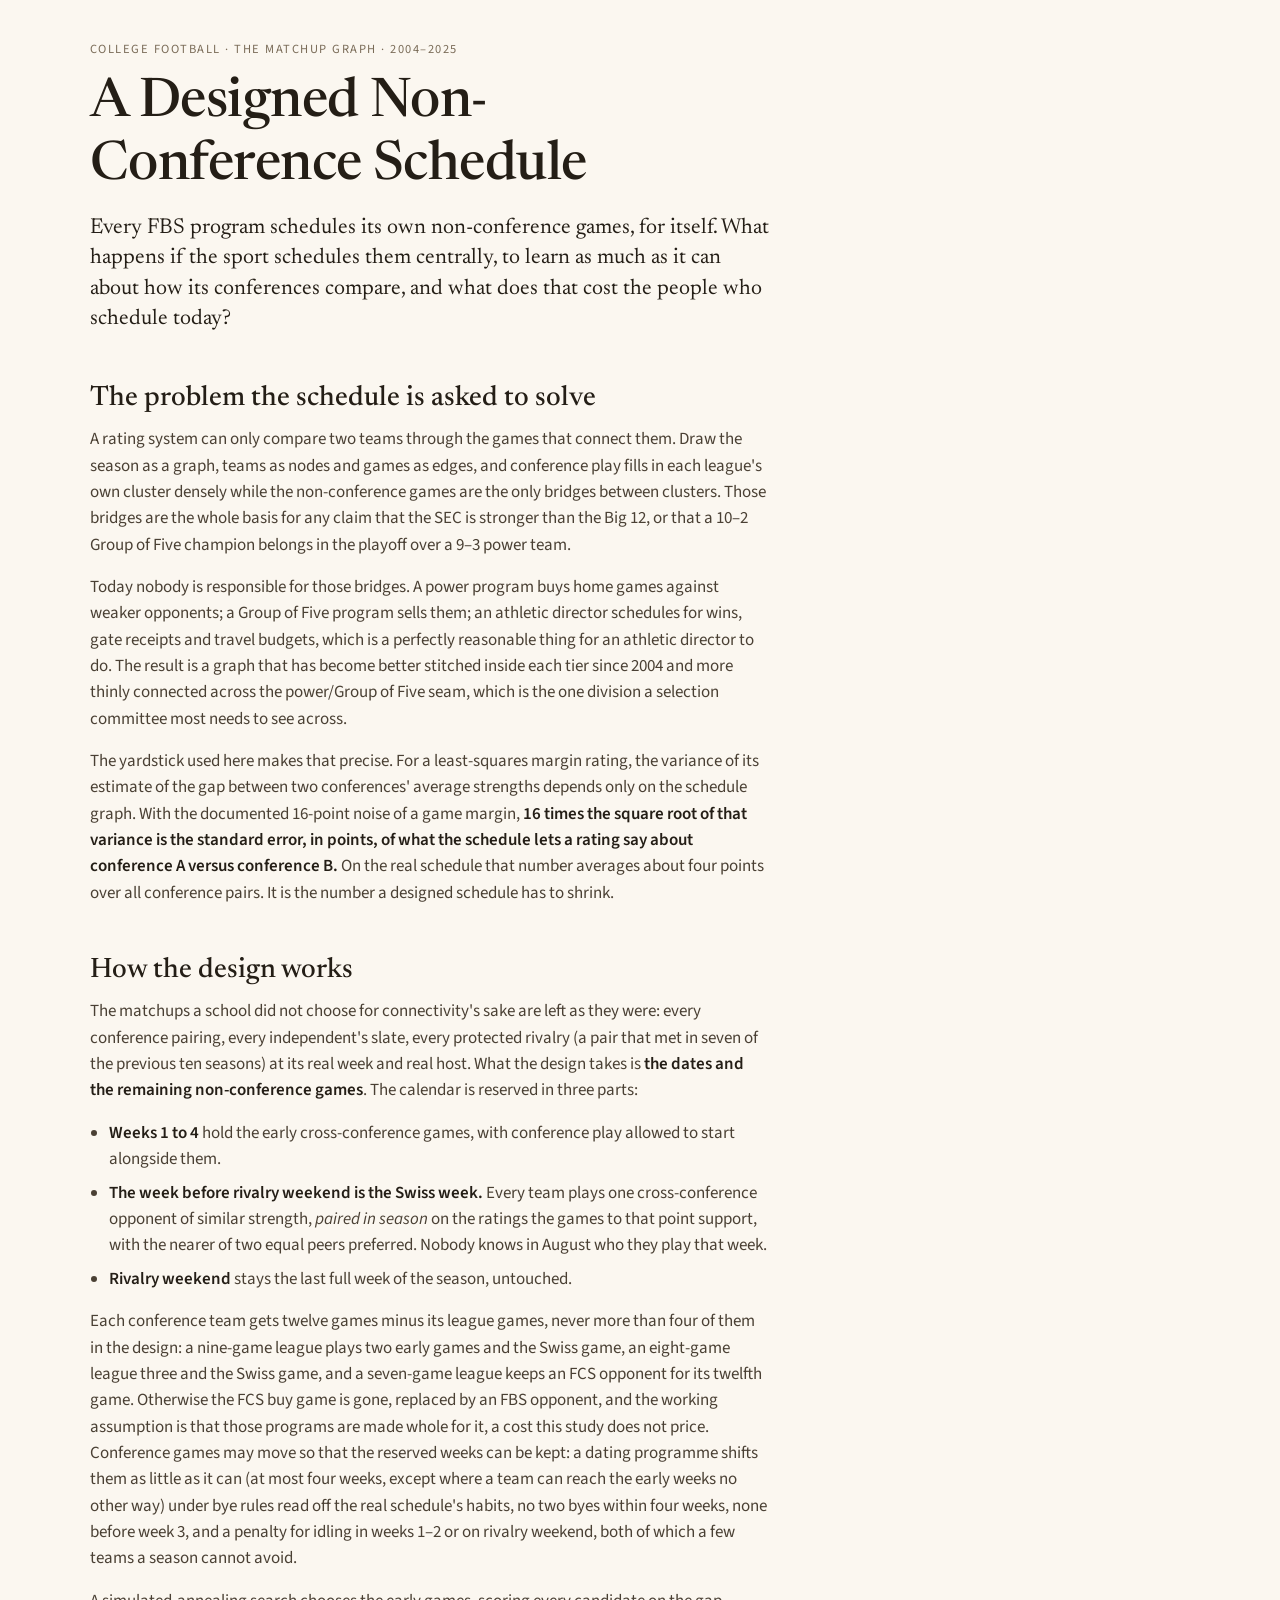
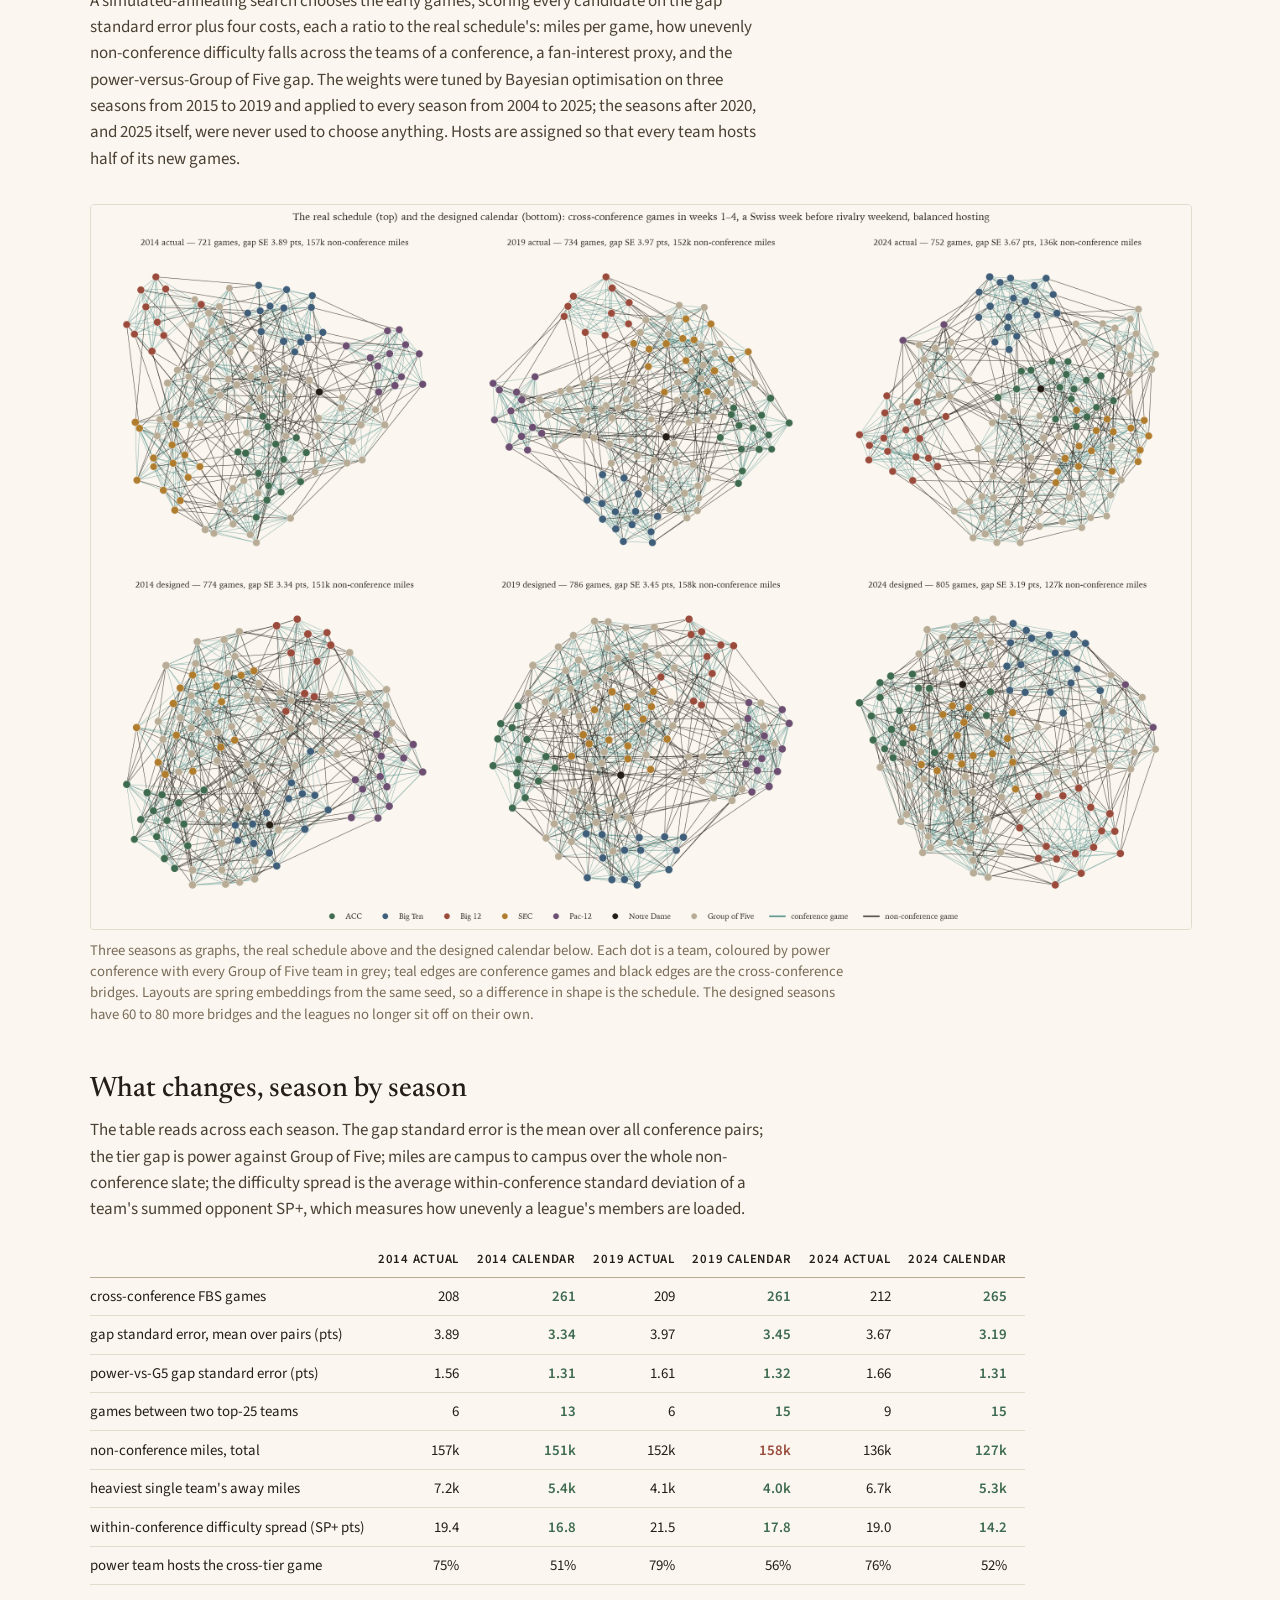
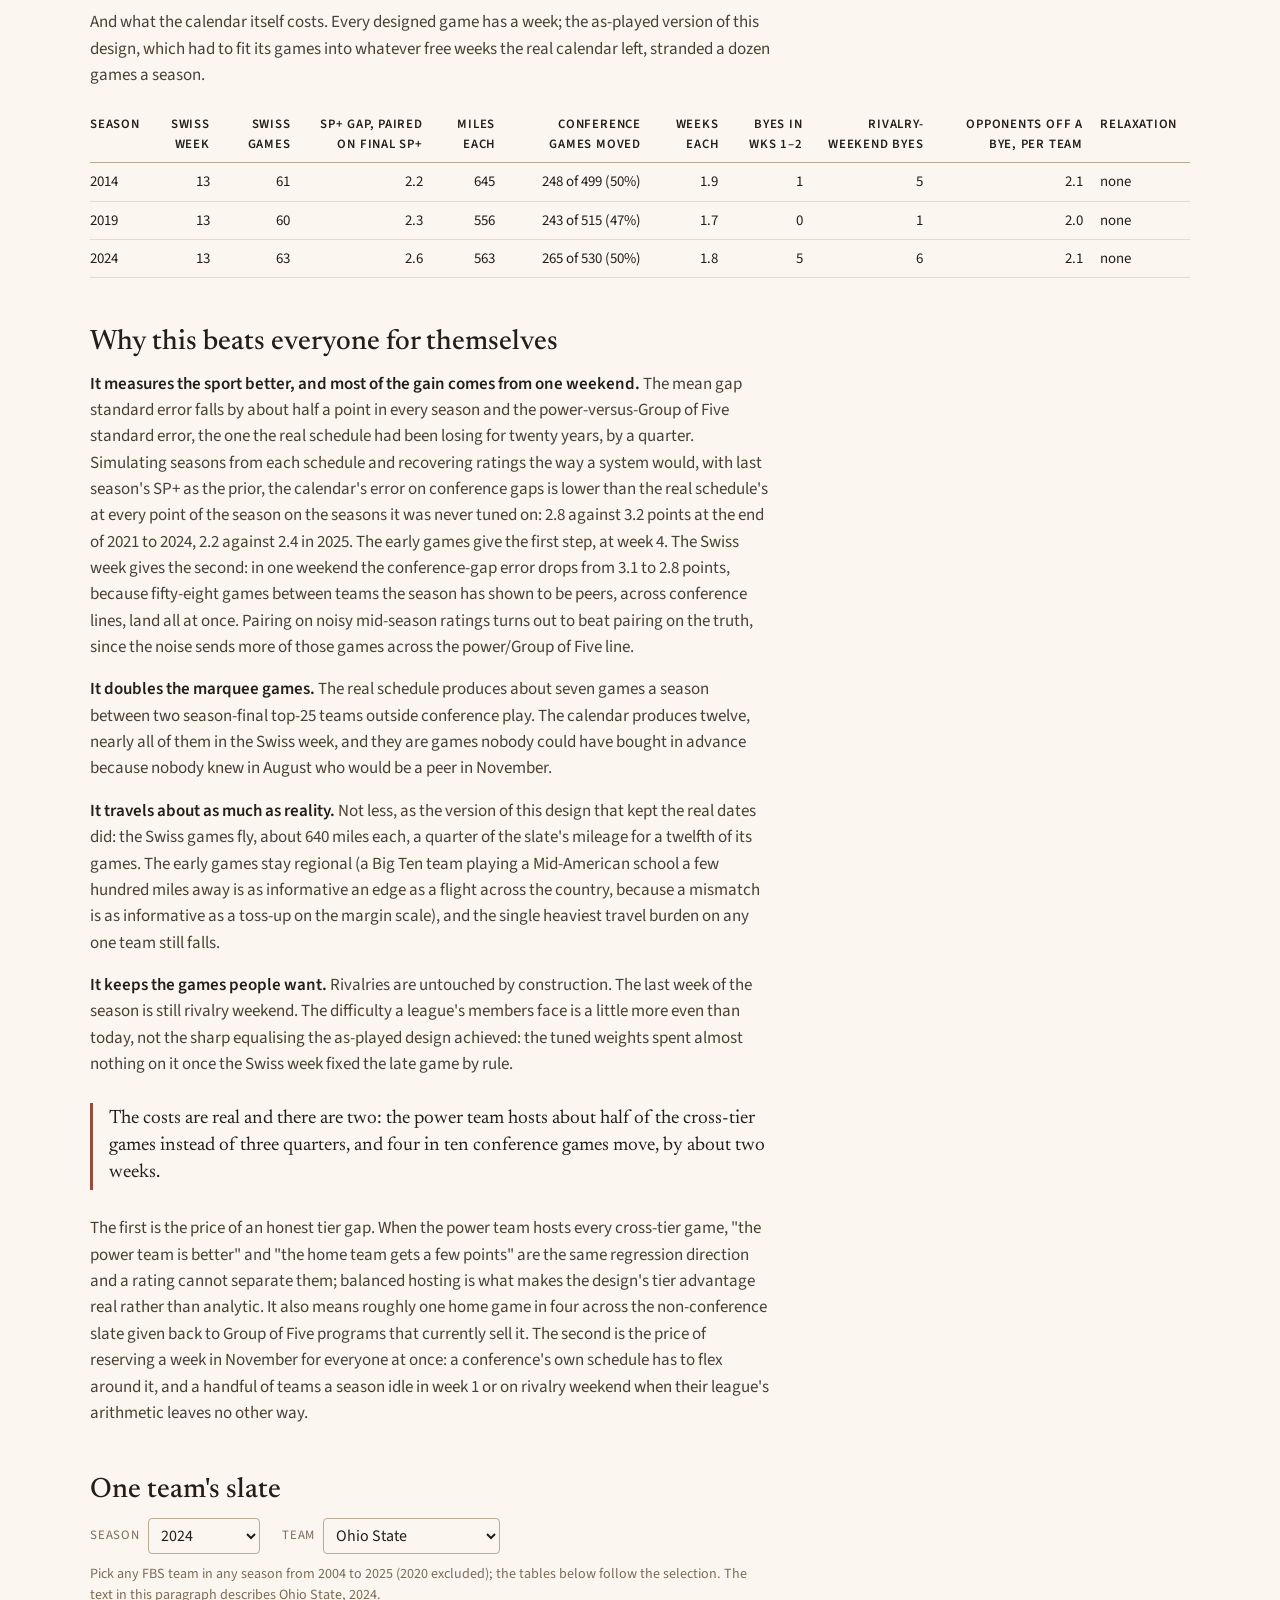
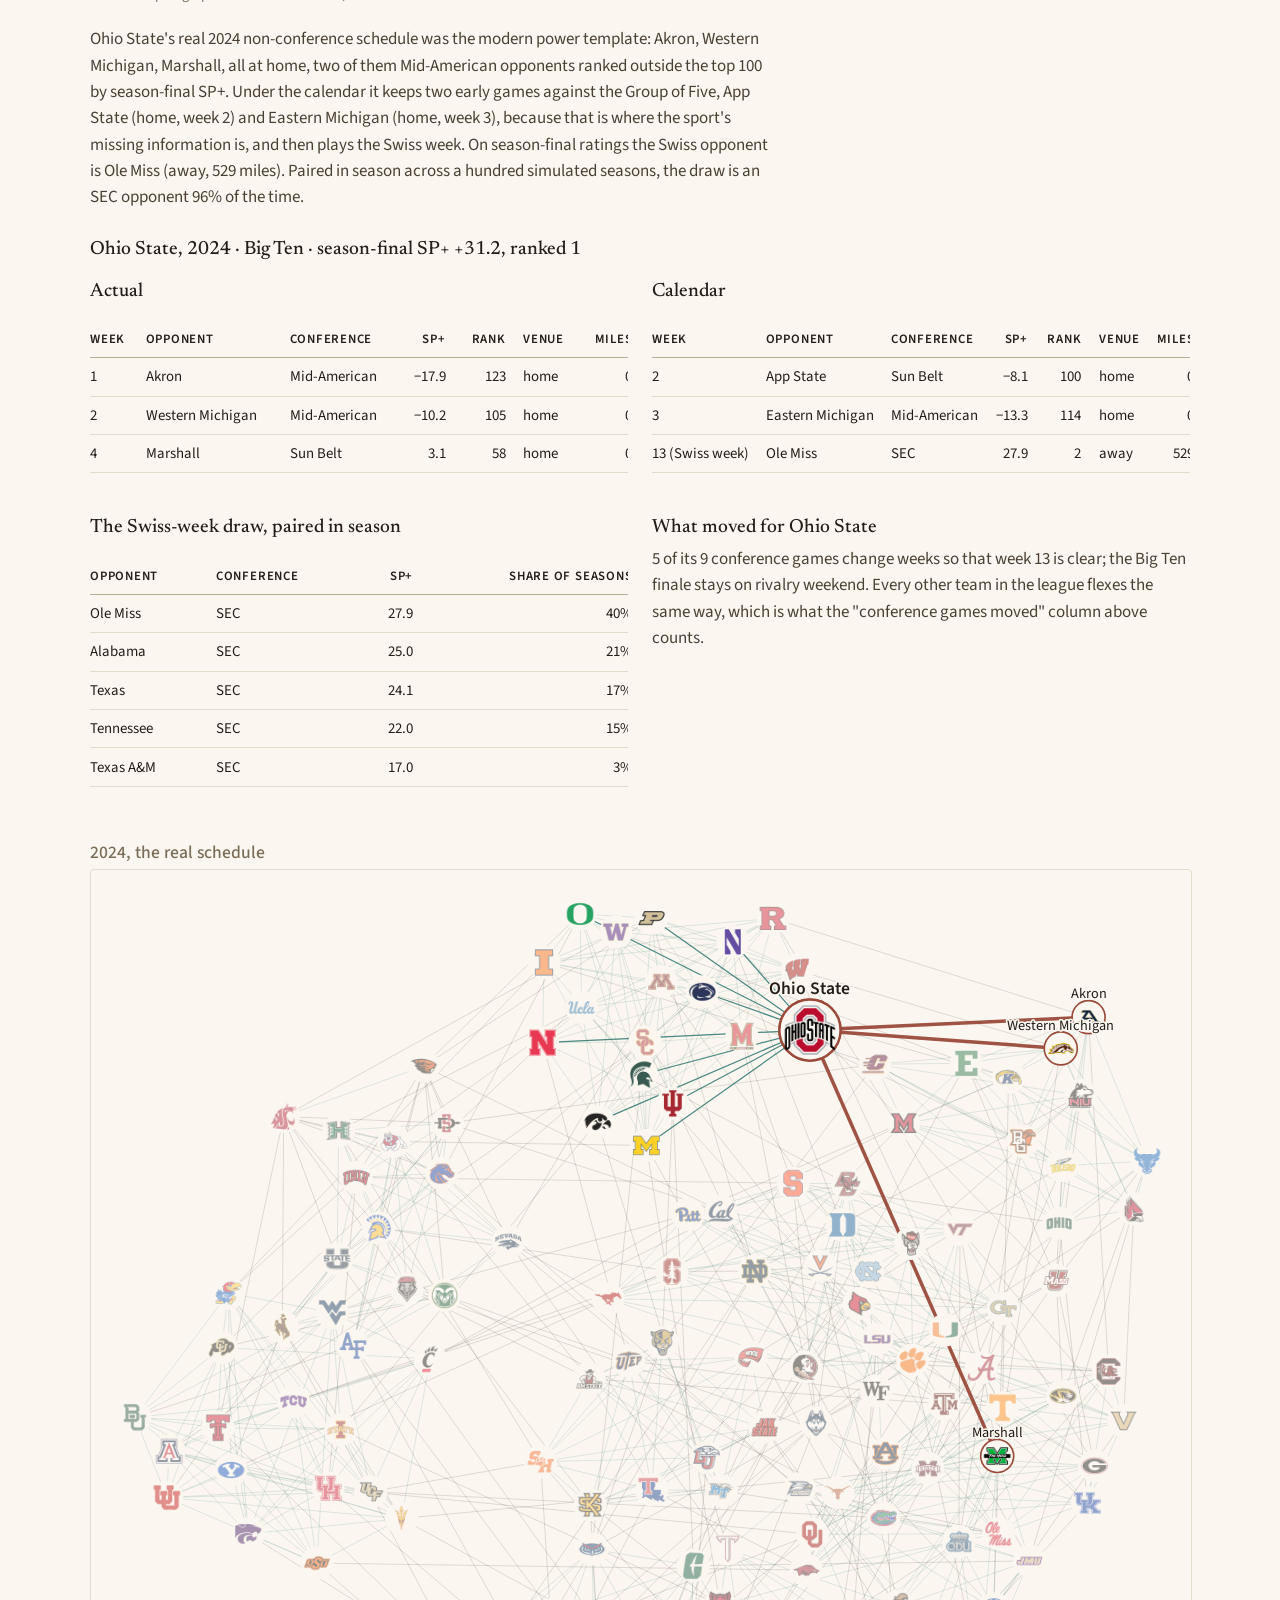
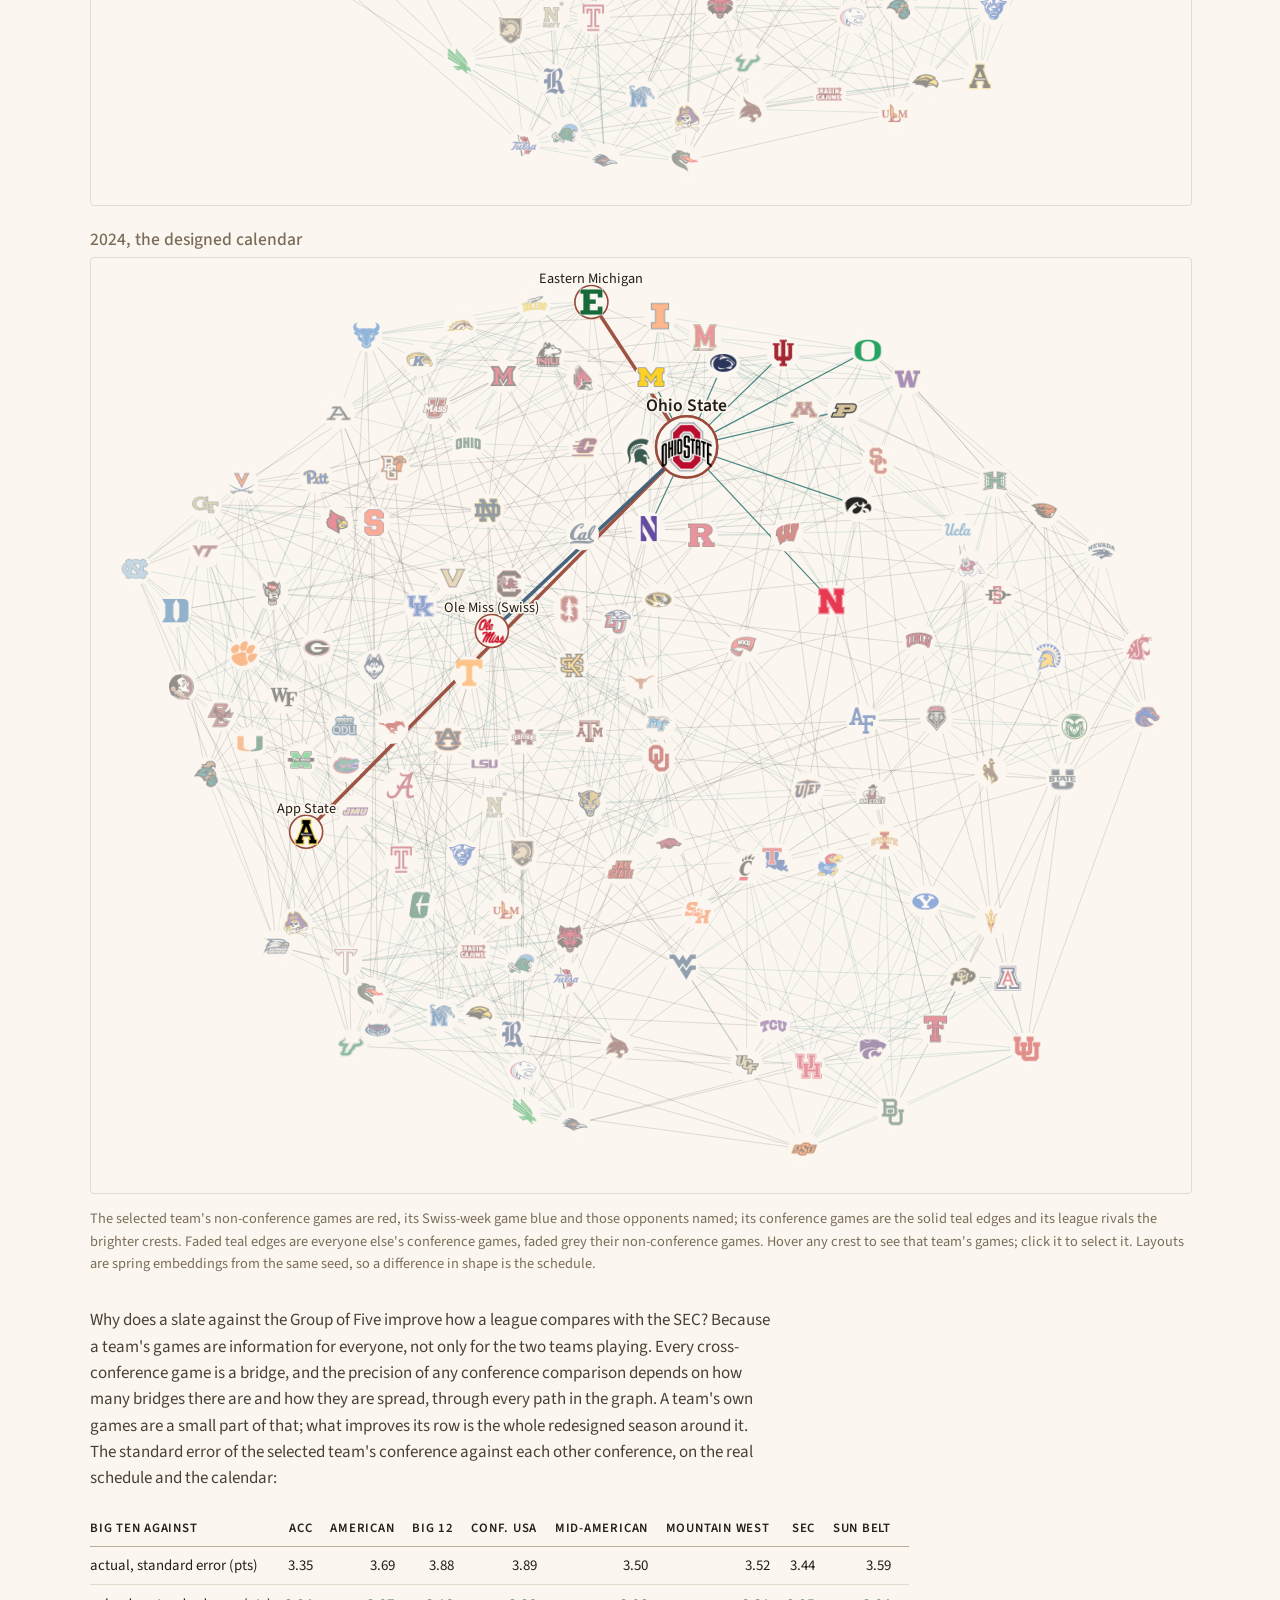
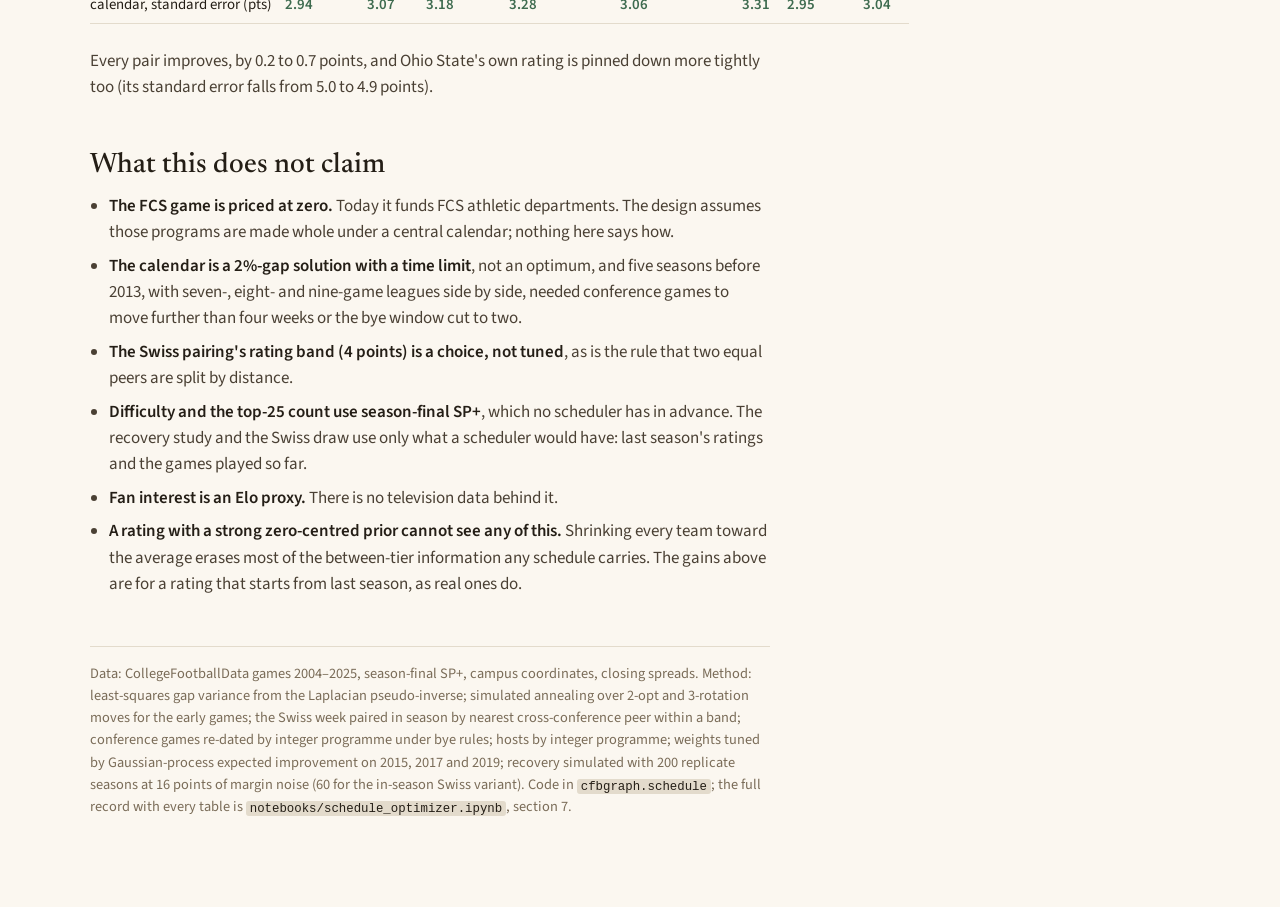
==== index.html @ 9611a5fc "The designed non-conference schedule: page, data, crests and the Bear Blog pieces Co-Authored-By: Cl" ====
<!doctype html>
<html lang="en">
<head>
<meta charset="utf-8">
<meta name="viewport" content="width=device-width,initial-scale=1">
<title>A Designed Non-Conference Schedule</title>
<link rel="stylesheet" href="https://fonts.googleapis.com/css2?family=Newsreader:ital,opsz,wght@0,6..72,400;0,6..72,500;0,6..72,600;1,6..72,400&family=Source+Sans+3:wght@400;500;600&display=swap">
<style>
/* Layout: a single reading column for the argument, with the two figures and the tables allowed to break out wider. The palette is the project's own paper theme, so the page matches the figures drawn in it. */
:root {
  --bg: #FBF7F0; --fg: #241E16; --body: #4A4034; --muted: #7A6C58; --rule: #B8AC97; --grid: #E3DBCC;
  --accent: #9A4B3C; --accent-2: #3F5E7A; --good: #3E6B4F; --figure-bg: #FBF7F0;
  --display: "Newsreader", "Iowan Old Style", Georgia, serif;
  --sans: "Source Sans 3", "Helvetica Neue", Arial, sans-serif;
}
@media (prefers-color-scheme: dark) { :root:not([data-theme="light"]) {
  --bg: #15120E; --fg: #EDE6DA; --body: #CFC5B5; --muted: #9C8F7B; --rule: #5A5044; --grid: #2B2620;
  --accent: #D08A78; --accent-2: #8FB0CF; --good: #8DBB9C; --figure-bg: #FBF7F0; color-scheme: dark;
} }
:root[data-theme="dark"] {
  --bg: #15120E; --fg: #EDE6DA; --body: #CFC5B5; --muted: #9C8F7B; --rule: #5A5044; --grid: #2B2620;
  --accent: #D08A78; --accent-2: #8FB0CF; --good: #8DBB9C; --figure-bg: #FBF7F0; color-scheme: dark;
}
body { background: var(--bg); color: var(--fg); font-family: var(--sans); font-size: 17px; line-height: 1.55; margin: 0; }
.wrap { max-width: 1100px; margin: 0 auto; padding-inline: 20px; padding-block: 40px 72px; }
.col { max-width: 680px; }
h1, h2, h3 { font-family: var(--display); font-weight: 500; line-height: 1.15; text-wrap: balance; margin: 0; }
h1 { font-size: clamp(2.2rem, 5vw, 3.4rem); letter-spacing: -0.01em; }
h2 { font-size: 1.75rem; margin-top: 3rem; margin-bottom: 0.75rem; }
h3 { font-size: 1.2rem; margin-top: 1.75rem; margin-bottom: 0.4rem; }
p { margin: 0 0 1rem; color: var(--body); }
p.lede { font-family: var(--display); font-size: 1.35rem; line-height: 1.4; color: var(--fg); margin-top: 1rem; }
.eyebrow { font-family: var(--sans); font-size: 0.78rem; letter-spacing: 0.12em; text-transform: uppercase; color: var(--muted); margin-bottom: 0.8rem; }
strong { color: var(--fg); font-weight: 600; }
em { font-style: italic; }
figure { margin: 2rem 0; }
figure img { display: block; width: 100%; max-width: 100%; height: auto; background: var(--figure-bg); border: 1px solid var(--grid); border-radius: 4px; }
figcaption { font-size: 0.92rem; color: var(--muted); margin-top: 0.6rem; max-width: 760px; line-height: 1.45; }
.tablewrap { overflow-x: auto; margin: 1.25rem 0 1.5rem; }
table { border-collapse: collapse; font-size: 0.93rem; min-width: 560px; font-variant-numeric: tabular-nums; }
th, td { text-align: left; padding: 0.45rem 0.8rem 0.45rem 0; border-bottom: 1px solid var(--grid); vertical-align: top; }
th { font-weight: 600; color: var(--fg); font-size: 0.8rem; letter-spacing: 0.06em; text-transform: uppercase; border-bottom: 1px solid var(--rule); }
td.num, th.num { text-align: right; padding-right: 1.1rem; }
td.better { color: var(--good); font-weight: 600; }
td.worse { color: var(--accent); font-weight: 600; }
.pair { display: grid; grid-template-columns: 1fr 1fr; gap: 1.5rem; margin: 1.25rem 0; }
.pair > div { min-width: 0; }
.pair h3 { margin-top: 0; }
@media (max-width: 760px) { .pair { grid-template-columns: 1fr; } }
.pull { border-left: 3px solid var(--accent); padding: 0.2rem 0 0.2rem 1rem; margin: 1.6rem 0; font-family: var(--display); font-size: 1.2rem; line-height: 1.4; color: var(--fg); }
ul { padding-left: 1.2rem; margin: 0 0 1rem; color: var(--body); }
li { margin-bottom: 0.45rem; }
.note { font-size: 0.9rem; color: var(--muted); border-top: 1px solid var(--grid); padding-top: 1rem; margin-top: 3rem; }
.note p { color: var(--muted); }
code { font-family: ui-monospace, "SF Mono", Menlo, monospace; font-size: 0.86em; background: var(--grid); padding: 0.05em 0.3em; border-radius: 3px; color: var(--fg); }
.picker { display: flex; flex-wrap: wrap; gap: 0.6rem 1.4rem; align-items: center; margin: 0.6rem 0 1.2rem; font-size: 0.95rem; }
.picker label { color: var(--muted); font-size: 0.8rem; letter-spacing: 0.06em; text-transform: uppercase; display: flex; gap: 0.5rem; align-items: center; }
.picker select { font: inherit; font-family: var(--sans); font-size: 1rem; text-transform: none; letter-spacing: 0; color: var(--fg); background: var(--bg); border: 1px solid var(--rule); border-radius: 4px; padding: 0.3rem 0.5rem; min-width: 7rem; }
.picker .hint { flex-basis: 100%; color: var(--muted); font-size: 0.88rem; }
.graphs { position: relative; margin: 2rem 0; }
.graphs .panel { margin-bottom: 1.5rem; }
.graphs h3 { margin: 0 0 0.4rem; font-size: 1.1rem; color: var(--muted); font-family: var(--sans); font-weight: 500; }
.graphs svg { display: block; width: 100%; height: auto; background: var(--figure-bg); border: 1px solid var(--grid); border-radius: 4px; }
.graphs line.same { stroke: #3F7F7A; stroke-width: 0.8; stroke-opacity: 0.35; }
.graphs line.bridge { stroke: #241E16; stroke-width: 0.9; stroke-opacity: 0.45; }
.graphs svg.featured line.bridge { stroke-opacity: 0.14; }
.graphs svg.featured line.same { stroke-opacity: 0.18; }
.graphs line.hot { stroke: #9A4B3C; stroke-width: 3.2; stroke-opacity: 0.95; }
.graphs line.hot.swiss { stroke: #3F5E7A; }
.graphs .node { cursor: pointer; }
.graphs .node .halo { fill: #FBF7F0; stroke: none; }
.graphs .node .dot { fill: #B8AC97; }
.graphs svg.featured .node image, .graphs svg.featured .node .dot { opacity: 0.42; }
.graphs svg.featured .node.sel image, .graphs svg.featured .node.sel .dot, .graphs svg.featured .node.opp image, .graphs svg.featured .node.opp .dot { opacity: 1; }
.graphs .node.sel { transform-box: fill-box; }
.graphs .node.sel image { transform: scale(1.9); transform-origin: center; }
.graphs .node.sel .halo { r: 28; stroke: #9A4B3C; stroke-width: 2; }
.graphs .node.opp .halo { stroke: #9A4B3C; stroke-width: 1.5; }
.graphs text.label { font-family: var(--sans); font-size: 13px; fill: #241E16; text-anchor: middle; paint-order: stroke; stroke: #FBF7F0; stroke-width: 3px; stroke-linejoin: round; pointer-events: none; }
.graphs text.label.me { font-size: 16px; font-weight: 600; }
.graphs .tip { position: absolute; display: none; pointer-events: none; background: var(--fg); color: var(--bg); font-size: 0.85rem; padding: 0.3rem 0.55rem; border-radius: 4px; white-space: nowrap; z-index: 2; }
.graphs .legend { font-size: 0.9rem; color: var(--muted); margin-top: -0.6rem; }
.picker { display: flex; flex-wrap: wrap; gap: 0.6rem 1.4rem; align-items: center; margin: 0.6rem 0 1.2rem; font-size: 0.95rem; }
.picker label { color: var(--muted); font-size: 0.8rem; letter-spacing: 0.06em; text-transform: uppercase; display: flex; gap: 0.5rem; align-items: center; }
.picker select { font: inherit; font-family: var(--sans); font-size: 1rem; text-transform: none; letter-spacing: 0; color: var(--fg); background: var(--bg); border: 1px solid var(--rule); border-radius: 4px; padding: 0.3rem 0.5rem; min-width: 7rem; }
.picker .hint { flex-basis: 100%; color: var(--muted); font-size: 0.88rem; }
.graphs { position: relative; margin: 2rem 0; }
.graphs .panel { margin-bottom: 1.5rem; }
.graphs h3 { margin: 0 0 0.4rem; font-size: 1.1rem; color: var(--muted); font-family: var(--sans); font-weight: 500; }
.graphs svg { display: block; width: 100%; height: auto; background: var(--figure-bg); border: 1px solid var(--grid); border-radius: 4px; }
.graphs line.same { stroke: #3F7F7A; stroke-width: 0.8; stroke-opacity: 0.35; }
.graphs line.bridge { stroke: #241E16; stroke-width: 0.9; stroke-opacity: 0.45; }
.graphs svg.featured line.bridge { stroke-opacity: 0.14; }
.graphs svg.featured line.same { stroke-opacity: 0.18; }
.graphs line.hot { stroke: #9A4B3C; stroke-width: 3.2; stroke-opacity: 0.95; }
.graphs line.hot.swiss { stroke: #3F5E7A; }
.graphs .node { cursor: pointer; }
.graphs .node .halo { fill: #FBF7F0; stroke: none; }
.graphs .node .dot { fill: #B8AC97; }
.graphs svg.featured .node image, .graphs svg.featured .node .dot { opacity: 0.42; }
.graphs svg.featured .node.sel image, .graphs svg.featured .node.sel .dot, .graphs svg.featured .node.opp image, .graphs svg.featured .node.opp .dot { opacity: 1; }
.graphs .node.sel { transform-box: fill-box; }
.graphs .node.sel image { transform: scale(1.9); transform-origin: center; }
.graphs .node.sel .halo { r: 28; stroke: #9A4B3C; stroke-width: 2; }
.graphs .node.opp .halo { stroke: #9A4B3C; stroke-width: 1.5; }
.graphs text.label { font-family: var(--sans); font-size: 13px; fill: #241E16; text-anchor: middle; paint-order: stroke; stroke: #FBF7F0; stroke-width: 3px; stroke-linejoin: round; pointer-events: none; }
.graphs text.label.me { font-size: 16px; font-weight: 600; }
.graphs .tip { position: absolute; display: none; pointer-events: none; background: var(--fg); color: var(--bg); font-size: 0.85rem; padding: 0.3rem 0.55rem; border-radius: 4px; white-space: nowrap; z-index: 2; }
.graphs .legend { font-size: 0.9rem; color: var(--muted); margin-top: -0.6rem; }
.picker { display: flex; flex-wrap: wrap; gap: 0.6rem 1.4rem; align-items: center; margin: 0.6rem 0 1.2rem; font-size: 0.95rem; }
.picker label { color: var(--muted); font-size: 0.8rem; letter-spacing: 0.06em; text-transform: uppercase; display: flex; gap: 0.5rem; align-items: center; }
.picker select { font: inherit; font-family: var(--sans); font-size: 1rem; text-transform: none; letter-spacing: 0; color: var(--fg); background: var(--bg); border: 1px solid var(--rule); border-radius: 4px; padding: 0.3rem 0.5rem; min-width: 7rem; }
.picker .hint { flex-basis: 100%; color: var(--muted); font-size: 0.88rem; }
.graphs { position: relative; margin: 2rem 0; }
.graphs .panel { margin-bottom: 1.5rem; }
.graphs h3 { margin: 0 0 0.4rem; font-size: 1.1rem; color: var(--muted); font-family: var(--sans); font-weight: 500; }
.graphs svg { display: block; width: 100%; height: auto; background: var(--figure-bg); border: 1px solid var(--grid); border-radius: 4px; }
.graphs line.same { stroke: #3F7F7A; stroke-width: 0.8; stroke-opacity: 0.35; }
.graphs line.bridge { stroke: #241E16; stroke-width: 0.9; stroke-opacity: 0.45; }
.graphs svg.featured line.bridge { stroke-opacity: 0.14; }
.graphs svg.featured line.same { stroke-opacity: 0.18; }
.graphs line.hot { stroke: #9A4B3C; stroke-width: 3.2; stroke-opacity: 0.95; }
.graphs line.hot.swiss { stroke: #3F5E7A; }
.graphs .node { cursor: pointer; }
.graphs .node .halo { fill: #FBF7F0; stroke: none; }
.graphs .node .dot { fill: #B8AC97; }
.graphs svg.featured .node image, .graphs svg.featured .node .dot { opacity: 0.42; }
.graphs svg.featured .node.sel image, .graphs svg.featured .node.sel .dot, .graphs svg.featured .node.opp image, .graphs svg.featured .node.opp .dot { opacity: 1; }
.graphs .labels { pointer-events: none; }
.graphs .halo-big { fill: #FBF7F0; stroke: #9A4B3C; stroke-width: 2; }
.graphs svg.featured .node.sel image, .graphs svg.featured .node.sel .dot { opacity: 1; }
.graphs .node.opp .halo { stroke: #9A4B3C; stroke-width: 1.5; }
.graphs text.label { font-family: var(--sans); font-size: 13px; fill: #241E16; text-anchor: middle; paint-order: stroke; stroke: #FBF7F0; stroke-width: 3px; stroke-linejoin: round; pointer-events: none; }
.graphs text.label.me { font-size: 16px; font-weight: 600; }
.graphs .tip { position: absolute; display: none; pointer-events: none; background: var(--fg); color: var(--bg); font-size: 0.85rem; padding: 0.3rem 0.55rem; border-radius: 4px; white-space: nowrap; z-index: 2; }
.graphs .legend { font-size: 0.9rem; color: var(--muted); margin-top: -0.6rem; }
.picker { display: flex; flex-wrap: wrap; gap: 0.6rem 1.4rem; align-items: center; margin: 0.6rem 0 1.2rem; font-size: 0.95rem; }
.picker label { color: var(--muted); font-size: 0.8rem; letter-spacing: 0.06em; text-transform: uppercase; display: flex; gap: 0.5rem; align-items: center; }
.picker select { font: inherit; font-family: var(--sans); font-size: 1rem; text-transform: none; letter-spacing: 0; color: var(--fg); background: var(--bg); border: 1px solid var(--rule); border-radius: 4px; padding: 0.3rem 0.5rem; min-width: 7rem; }
.picker .hint { flex-basis: 100%; color: var(--muted); font-size: 0.88rem; }
.graphs { position: relative; margin: 2rem 0; }
.graphs .panel { margin-bottom: 1.5rem; }
.graphs h3 { margin: 0 0 0.4rem; font-size: 1.1rem; color: var(--muted); font-family: var(--sans); font-weight: 500; }
.graphs svg { display: block; width: 100%; height: auto; background: var(--figure-bg); border: 1px solid var(--grid); border-radius: 4px; }
.graphs line.same { stroke: #3F7F7A; stroke-width: 0.8; stroke-opacity: 0.35; }
.graphs line.bridge { stroke: #241E16; stroke-width: 0.9; stroke-opacity: 0.45; }
.graphs svg.featured line.bridge { stroke-opacity: 0.14; }
.graphs svg.featured line.same { stroke-opacity: 0.18; }
.graphs line.hot { stroke: #9A4B3C; stroke-width: 3.2; stroke-opacity: 0.95; }
.graphs line.hot.swiss { stroke: #3F5E7A; }
.graphs line.hot.league { stroke: #3F7F7A; stroke-width: 1.1; stroke-opacity: 0.9; }
.graphs svg.featured .node.mate image, .graphs svg.featured .node.mate .dot { opacity: 0.85; }
.graphs .node { cursor: pointer; }
.graphs .node .halo { fill: #FBF7F0; stroke: none; }
.graphs .node .dot { fill: #B8AC97; }
.graphs svg.featured .node image, .graphs svg.featured .node .dot { opacity: 0.42; }
.graphs svg.featured .node.sel image, .graphs svg.featured .node.sel .dot, .graphs svg.featured .node.opp image, .graphs svg.featured .node.opp .dot { opacity: 1; }
.graphs .labels { pointer-events: none; }
.graphs .halo-big { fill: #FBF7F0; stroke: #9A4B3C; stroke-width: 2; }
.graphs svg.featured .node.sel image, .graphs svg.featured .node.sel .dot { opacity: 1; }
.graphs .node.opp .halo { stroke: #9A4B3C; stroke-width: 1.5; }
.graphs text.label { font-family: var(--sans); font-size: 13px; fill: #241E16; text-anchor: middle; paint-order: stroke; stroke: #FBF7F0; stroke-width: 3px; stroke-linejoin: round; pointer-events: none; }
.graphs text.label.me { font-size: 16px; font-weight: 600; }
.graphs .tip { position: absolute; display: none; pointer-events: none; background: var(--fg); color: var(--bg); font-size: 0.85rem; padding: 0.3rem 0.55rem; border-radius: 4px; white-space: nowrap; z-index: 2; }
.graphs .legend { font-size: 0.9rem; color: var(--muted); margin-top: -0.6rem; }
.picker { display: flex; flex-wrap: wrap; gap: 0.6rem 1.4rem; align-items: center; margin: 0.6rem 0 1.2rem; font-size: 0.95rem; }
.picker label { color: var(--muted); font-size: 0.8rem; letter-spacing: 0.06em; text-transform: uppercase; display: flex; gap: 0.5rem; align-items: center; }
.picker select { font: inherit; font-family: var(--sans); font-size: 1rem; text-transform: none; letter-spacing: 0; color: var(--fg); background: var(--bg); border: 1px solid var(--rule); border-radius: 4px; padding: 0.3rem 0.5rem; min-width: 7rem; }
.picker .hint { flex-basis: 100%; color: var(--muted); font-size: 0.88rem; }
.graphs { position: relative; margin: 2rem 0; }
.graphs .panel { margin-bottom: 1.5rem; }
.graphs h3 { margin: 0 0 0.4rem; font-size: 1.1rem; color: var(--muted); font-family: var(--sans); font-weight: 500; }
.graphs svg { display: block; width: 100%; height: auto; background: var(--figure-bg); border: 1px solid var(--grid); border-radius: 4px; }
.graphs line.same { stroke: #3F7F7A; stroke-width: 0.8; stroke-opacity: 0.35; }
.graphs line.bridge { stroke: #241E16; stroke-width: 0.9; stroke-opacity: 0.45; }
.graphs svg.featured line.bridge { stroke-opacity: 0.14; }
.graphs svg.featured line.same { stroke-opacity: 0.18; }
.graphs line.hot { stroke: #9A4B3C; stroke-width: 3.2; stroke-opacity: 0.95; }
.graphs line.hot.swiss { stroke: #3F5E7A; }
.graphs line.hot.league { stroke: #3F7F7A; stroke-width: 1.1; stroke-opacity: 0.9; }
.graphs svg.featured .node.mate image, .graphs svg.featured .node.mate .dot { opacity: 0.85; }
.graphs .node { cursor: pointer; }
.graphs .node .halo { fill: #FBF7F0; stroke: none; }
.graphs .node .dot { fill: #B8AC97; }
.graphs svg.featured .node image, .graphs svg.featured .node .dot { opacity: 0.42; }
.graphs svg.featured .node.sel image, .graphs svg.featured .node.sel .dot, .graphs svg.featured .node.opp image, .graphs svg.featured .node.opp .dot { opacity: 1; }
.graphs .labels { pointer-events: none; }
.graphs .halo-big { fill: #FBF7F0; stroke: #9A4B3C; stroke-width: 2; }
.graphs svg.featured .node.sel image, .graphs svg.featured .node.sel .dot { opacity: 1; }
.graphs .node.opp .halo { stroke: #9A4B3C; stroke-width: 1.5; }
.graphs text.label { font-family: var(--sans); font-size: 13px; fill: #241E16; text-anchor: middle; paint-order: stroke; stroke: #FBF7F0; stroke-width: 3px; stroke-linejoin: round; pointer-events: none; }
.graphs text.label.me { font-size: 16px; font-weight: 600; }
.graphs .tip { position: absolute; display: none; pointer-events: none; background: var(--fg); color: var(--bg); font-size: 0.85rem; padding: 0.3rem 0.55rem; border-radius: 4px; white-space: nowrap; z-index: 2; }
.graphs .legend { font-size: 0.9rem; color: var(--muted); margin-top: -0.6rem; }
.picker { display: flex; flex-wrap: wrap; gap: 0.6rem 1.4rem; align-items: center; margin: 0.6rem 0 1.2rem; font-size: 0.95rem; }
.picker label { color: var(--muted); font-size: 0.8rem; letter-spacing: 0.06em; text-transform: uppercase; display: flex; gap: 0.5rem; align-items: center; }
.picker select { font: inherit; font-family: var(--sans); font-size: 1rem; text-transform: none; letter-spacing: 0; color: var(--fg); background: var(--bg); border: 1px solid var(--rule); border-radius: 4px; padding: 0.3rem 0.5rem; min-width: 7rem; }
.picker .hint { flex-basis: 100%; color: var(--muted); font-size: 0.88rem; }
</style>
</head>
<body>

<div class="wrap">
  <div class="col">
    <div class="eyebrow">College football · the matchup graph · 2004–2025</div>
    <h1>A Designed Non-Conference Schedule</h1>
    <p class="lede">Every FBS program schedules its own non-conference games, for itself. What happens if the sport schedules them centrally, to learn as much as it can about how its conferences compare, and what does that cost the people who schedule today?</p>

    <h2>The problem the schedule is asked to solve</h2>
    <p>A rating system can only compare two teams through the games that connect them. Draw the season as a graph, teams as nodes and games as edges, and conference play fills in each league's own cluster densely while the non-conference games are the only bridges between clusters. Those bridges are the whole basis for any claim that the SEC is stronger than the Big 12, or that a 10–2 Group of Five champion belongs in the playoff over a 9–3 power team.</p>
    <p>Today nobody is responsible for those bridges. A power program buys home games against weaker opponents; a Group of Five program sells them; an athletic director schedules for wins, gate receipts and travel budgets, which is a perfectly reasonable thing for an athletic director to do. The result is a graph that has become better stitched inside each tier since 2004 and more thinly connected across the power/Group of Five seam, which is the one division a selection committee most needs to see across.</p>
    <p>The yardstick used here makes that precise. For a least-squares margin rating, the variance of its estimate of the gap between two conferences' average strengths depends only on the schedule graph. With the documented 16-point noise of a game margin, <strong>16 times the square root of that variance is the standard error, in points, of what the schedule lets a rating say about conference A versus conference B.</strong> On the real schedule that number averages about four points over all conference pairs. It is the number a designed schedule has to shrink.</p>

    <h2>How the design works</h2>
    <p>The matchups a school did not choose for connectivity's sake are left as they were: every conference pairing, every independent's slate, every protected rivalry (a pair that met in seven of the previous ten seasons) at its real week and real host. What the design takes is <strong>the dates and the remaining non-conference games</strong>. The calendar is reserved in three parts:</p>
    <ul>
      <li><strong>Weeks 1 to 4</strong> hold the early cross-conference games, with conference play allowed to start alongside them.</li>
      <li><strong>The week before rivalry weekend is the Swiss week.</strong> Every team plays one cross-conference opponent of similar strength, <em>paired in season</em> on the ratings the games to that point support, with the nearer of two equal peers preferred. Nobody knows in August who they play that week.</li>
      <li><strong>Rivalry weekend</strong> stays the last full week of the season, untouched.</li>
    </ul>
    <p>Each conference team gets twelve games minus its league games, never more than four of them in the design: a nine-game league plays two early games and the Swiss game, an eight-game league three and the Swiss game, and a seven-game league keeps an FCS opponent for its twelfth game. Otherwise the FCS buy game is gone, replaced by an FBS opponent, and the working assumption is that those programs are made whole for it, a cost this study does not price. Conference games may move so that the reserved weeks can be kept: a dating programme shifts them as little as it can (at most four weeks, except where a team can reach the early weeks no other way) under bye rules read off the real schedule's habits, no two byes within four weeks, none before week 3, and a penalty for idling in weeks 1–2 or on rivalry weekend, both of which a few teams a season cannot avoid.</p>
    <p>A simulated-annealing search chooses the early games, scoring every candidate on the gap standard error plus four costs, each a ratio to the real schedule's: miles per game, how unevenly non-conference difficulty falls across the teams of a conference, a fan-interest proxy, and the power-versus-Group of Five gap. The weights were tuned by Bayesian optimisation on three seasons from 2015 to 2019 and applied to every season from 2004 to 2025; the seasons after 2020, and 2025 itself, were never used to choose anything. Hosts are assigned so that every team hosts half of its new games.</p>
  </div>

  <figure>
    <img src="networks.png" alt="Six network diagrams: the real 2014, 2019 and 2024 schedules in the top row and the designed calendar below, teams coloured by conference, conference games in teal and non-conference games in black.">
    <figcaption>Three seasons as graphs, the real schedule above and the designed calendar below. Each dot is a team, coloured by power conference with every Group of Five team in grey; teal edges are conference games and black edges are the cross-conference bridges. Layouts are spring embeddings from the same seed, so a difference in shape is the schedule. The designed seasons have 60 to 80 more bridges and the leagues no longer sit off on their own.</figcaption>
  </figure>

  <div class="col">
    <h2>What changes, season by season</h2>
    <p>The table reads across each season. The gap standard error is the mean over all conference pairs; the tier gap is power against Group of Five; miles are campus to campus over the whole non-conference slate; the difficulty spread is the average within-conference standard deviation of a team's summed opponent SP+, which measures how unevenly a league's members are loaded.</p>
  </div>
  <div class="tablewrap">
    <table>
      <thead><tr><th></th><th class="num">2014 actual</th><th class="num">2014 calendar</th><th class="num">2019 actual</th><th class="num">2019 calendar</th><th class="num">2024 actual</th><th class="num">2024 calendar</th></tr></thead>
      <tbody>
        <tr><td>cross-conference FBS games</td><td class="num">208</td><td class="num better">261</td><td class="num">209</td><td class="num better">261</td><td class="num">212</td><td class="num better">265</td></tr>
        <tr><td>gap standard error, mean over pairs (pts)</td><td class="num">3.89</td><td class="num better">3.34</td><td class="num">3.97</td><td class="num better">3.45</td><td class="num">3.67</td><td class="num better">3.19</td></tr>
        <tr><td>power-vs-G5 gap standard error (pts)</td><td class="num">1.56</td><td class="num better">1.31</td><td class="num">1.61</td><td class="num better">1.32</td><td class="num">1.66</td><td class="num better">1.31</td></tr>
        <tr><td>games between two top-25 teams</td><td class="num">6</td><td class="num better">13</td><td class="num">6</td><td class="num better">15</td><td class="num">9</td><td class="num better">15</td></tr>
        <tr><td>non-conference miles, total</td><td class="num">157k</td><td class="num better">151k</td><td class="num">152k</td><td class="num worse">158k</td><td class="num">136k</td><td class="num better">127k</td></tr>
        <tr><td>heaviest single team's away miles</td><td class="num">7.2k</td><td class="num better">5.4k</td><td class="num">4.1k</td><td class="num better">4.0k</td><td class="num">6.7k</td><td class="num better">5.3k</td></tr>
        <tr><td>within-conference difficulty spread (SP+ pts)</td><td class="num">19.4</td><td class="num better">16.8</td><td class="num">21.5</td><td class="num better">17.8</td><td class="num">19.0</td><td class="num better">14.2</td></tr>
        <tr><td>power team hosts the cross-tier game</td><td class="num">75%</td><td class="num">51%</td><td class="num">79%</td><td class="num">56%</td><td class="num">76%</td><td class="num">52%</td></tr>
      </tbody>
    </table>
  </div>
  <div class="col">
    <p>And what the calendar itself costs. Every designed game has a week; the as-played version of this design, which had to fit its games into whatever free weeks the real calendar left, stranded a dozen games a season.</p>
  </div>
  <div class="tablewrap">
    <table>
      <thead><tr><th>season</th><th class="num">Swiss week</th><th class="num">Swiss games</th><th class="num">SP+ gap, paired on final SP+</th><th class="num">miles each</th><th class="num">conference games moved</th><th class="num">weeks each</th><th class="num">byes in wks 1–2</th><th class="num">rivalry-weekend byes</th><th class="num">opponents off a bye, per team</th><th>relaxation</th></tr></thead>
      <tbody><tr><td>2014</td><td class="num">13</td><td class="num">61</td><td class="num">2.2</td><td class="num">645</td><td class="num">248 of 499 (50%)</td><td class="num">1.9</td><td class="num">1</td><td class="num">5</td><td class="num">2.1</td><td>none</td></tr><tr><td>2019</td><td class="num">13</td><td class="num">60</td><td class="num">2.3</td><td class="num">556</td><td class="num">243 of 515 (47%)</td><td class="num">1.7</td><td class="num">0</td><td class="num">1</td><td class="num">2.0</td><td>none</td></tr><tr><td>2024</td><td class="num">13</td><td class="num">63</td><td class="num">2.6</td><td class="num">563</td><td class="num">265 of 530 (50%)</td><td class="num">1.8</td><td class="num">5</td><td class="num">6</td><td class="num">2.1</td><td>none</td></tr></tbody>
    </table>
  </div>

  <div class="col">
    <h2>Why this beats everyone for themselves</h2>
    <p><strong>It measures the sport better, and most of the gain comes from one weekend.</strong> The mean gap standard error falls by about half a point in every season and the power-versus-Group of Five standard error, the one the real schedule had been losing for twenty years, by a quarter. Simulating seasons from each schedule and recovering ratings the way a system would, with last season's SP+ as the prior, the calendar's error on conference gaps is lower than the real schedule's at every point of the season on the seasons it was never tuned on: 2.8 against 3.2 points at the end of 2021 to 2024, 2.2 against 2.4 in 2025. The early games give the first step, at week 4. The Swiss week gives the second: in one weekend the conference-gap error drops from 3.1 to 2.8 points, because fifty-eight games between teams the season has shown to be peers, across conference lines, land all at once. Pairing on noisy mid-season ratings turns out to beat pairing on the truth, since the noise sends more of those games across the power/Group of Five line.</p>
    <p><strong>It doubles the marquee games.</strong> The real schedule produces about seven games a season between two season-final top-25 teams outside conference play. The calendar produces twelve, nearly all of them in the Swiss week, and they are games nobody could have bought in advance because nobody knew in August who would be a peer in November.</p>
    <p><strong>It travels about as much as reality.</strong> Not less, as the version of this design that kept the real dates did: the Swiss games fly, about 640 miles each, a quarter of the slate's mileage for a twelfth of its games. The early games stay regional (a Big Ten team playing a Mid-American school a few hundred miles away is as informative an edge as a flight across the country, because a mismatch is as informative as a toss-up on the margin scale), and the single heaviest travel burden on any one team still falls.</p>
    <p><strong>It keeps the games people want.</strong> Rivalries are untouched by construction. The last week of the season is still rivalry weekend. The difficulty a league's members face is a little more even than today, not the sharp equalising the as-played design achieved: the tuned weights spent almost nothing on it once the Swiss week fixed the late game by rule.</p>
    <div class="pull">The costs are real and there are two: the power team hosts about half of the cross-tier games instead of three quarters, and four in ten conference games move, by about two weeks.</div>
    <p>The first is the price of an honest tier gap. When the power team hosts every cross-tier game, "the power team is better" and "the home team gets a few points" are the same regression direction and a rating cannot separate them; balanced hosting is what makes the design's tier advantage real rather than analytic. It also means roughly one home game in four across the non-conference slate given back to Group of Five programs that currently sell it. The second is the price of reserving a week in November for everyone at once: a conference's own schedule has to flex around it, and a handful of teams a season idle in week 1 or on rivalry weekend when their league's arithmetic leaves no other way.</p>

    <h2>One team's slate</h2>
    <div class="picker">
      <label>season <select id="sel-season"><option value="2024">2024</option></select></label>
      <label>team <select id="sel-team"><option value="Ohio State">Ohio State</option></select></label>
      <span class="hint" id="picker-hint">Pick any FBS team in any season from 2004 to 2025 (2020 excluded); the tables below follow the selection. The text in this paragraph describes Ohio State, 2024.</span>
    </div>
    <p>Ohio State's real 2024 non-conference schedule was the modern power template: Akron, Western Michigan, Marshall, all at home, two of them Mid-American opponents ranked outside the top 100 by season-final SP+. Under the calendar it keeps two early games against the Group of Five, App State (home, week 2) and Eastern Michigan (home, week 3), because that is where the sport's missing information is, and then plays the Swiss week. On season-final ratings the Swiss opponent is Ole Miss (away, 529 miles). Paired in season across a hundred simulated seasons, the draw is an SEC opponent 96% of the time.</p>
    <h3 id="slate-title">Ohio State, 2024 · Big Ten · season-final SP+ +31.2</h3>
  </div>

  <div class="pair">
    <div>
      <h3>Actual</h3>
      <div class="tablewrap" id="slate-actual"><table>
        <thead><tr><th>week</th><th>opponent</th><th>conference</th><th class="num">SP+</th><th class="num">rank</th><th>venue</th><th class="num">miles</th></tr></thead>
        <tbody><tr><td>1</td><td>Akron</td><td>Mid-American</td><td class="num">−17.9</td><td class="num">123</td><td>home</td><td class="num">0</td></tr><tr><td>2</td><td>Western Michigan</td><td>Mid-American</td><td class="num">−10.2</td><td class="num">105</td><td>home</td><td class="num">0</td></tr><tr><td>4</td><td>Marshall</td><td>Sun Belt</td><td class="num">3.1</td><td class="num">58</td><td>home</td><td class="num">0</td></tr></tbody>
      </table></div>
    </div>
    <div>
      <h3>Calendar</h3>
      <div class="tablewrap" id="slate-calendar"><table>
        <thead><tr><th>week</th><th>opponent</th><th>conference</th><th class="num">SP+</th><th class="num">rank</th><th>venue</th><th class="num">miles</th></tr></thead>
        <tbody><tr><td>2</td><td>App State</td><td>Sun Belt</td><td class="num">−8.1</td><td class="num">100</td><td>home</td><td class="num">0</td></tr><tr><td>3</td><td>Eastern Michigan</td><td>Mid-American</td><td class="num">−13.3</td><td class="num">114</td><td>home</td><td class="num">0</td></tr><tr><td>13 (Swiss week)</td><td>Ole Miss</td><td>SEC</td><td class="num">27.9</td><td class="num">2</td><td>away</td><td class="num">529</td></tr></tbody>
      </table></div>
    </div>
  </div>
  <div class="pair">
    <div>
      <h3>The Swiss-week draw, paired in season</h3>
      <div class="tablewrap" id="draw-table"><table>
        <thead><tr><th>opponent</th><th>conference</th><th class="num">SP+</th><th class="num">share of seasons</th></tr></thead>
        <tbody><tr><td>Ole Miss</td><td>SEC</td><td class="num">27.9</td><td class="num">40%</td></tr><tr><td>Alabama</td><td>SEC</td><td class="num">25.0</td><td class="num">21%</td></tr><tr><td>Texas</td><td>SEC</td><td class="num">24.1</td><td class="num">17%</td></tr><tr><td>Tennessee</td><td>SEC</td><td class="num">22.0</td><td class="num">15%</td></tr><tr><td>Texas A&M</td><td>SEC</td><td class="num">17.0</td><td class="num">3%</td></tr></tbody>
      </table></div>
    </div>
    <div>
      <h3 id="moved-title">What moved for Ohio State</h3>
      <p id="moved-note">5 of its 9 conference games change weeks so that week 13 is clear; the Big Ten finale stays on rivalry weekend. Every other team in the league flexes the same way, which is what the "conference games moved" column above counts.</p>
    </div>
  </div>

  <div class="graphs" id="graphs">
    <div class="panel"><h3 id="graph-season-a">the real schedule</h3><svg id="svg-actual" viewBox="0 0 1000 850"></svg></div>
    <div class="panel"><h3 id="graph-season-k">the designed calendar</h3><svg id="svg-calendar" viewBox="0 0 1000 850"></svg></div>
    <div class="tip" id="graph-tip"></div>
    <p class="legend">The selected team's non-conference games are red, its Swiss-week game blue and those opponents named; its conference games are the solid teal edges and its league rivals the brighter crests. Faded teal edges are everyone else's conference games, faded grey their non-conference games. Hover any crest to see that team's games; click it to select it. Layouts are spring embeddings from the same seed, so a difference in shape is the schedule.</p>
  </div>

  <div class="col">
    <p>Why does a slate against the Group of Five improve how a league compares with the SEC? Because a team's games are information for everyone, not only for the two teams playing. Every cross-conference game is a bridge, and the precision of any conference comparison depends on how many bridges there are and how they are spread, through every path in the graph. A team's own games are a small part of that; what improves its row is the whole redesigned season around it. The standard error of the selected team's conference against each other conference, on the real schedule and the calendar:</p>
  </div>
  <div class="tablewrap" id="pair-table">
    <table>
      <thead><tr><th>Big Ten against</th><th class="num">ACC</th><th class="num">SEC</th><th class="num">Big 12</th><th class="num">American</th><th class="num">Conf. USA</th><th class="num">Mid-American</th><th class="num">Mountain West</th><th class="num">Sun Belt</th></tr></thead>
      <tbody>
        <tr><td>actual, standard error (pts)</td><td class="num">3.35</td><td class="num">3.44</td><td class="num">3.88</td><td class="num">3.69</td><td class="num">3.89</td><td class="num">3.50</td><td class="num">3.52</td><td class="num">3.59</td></tr>
        <tr><td>calendar, standard error (pts)</td><td class="num better">2.94</td><td class="num better">2.95</td><td class="num better">3.18</td><td class="num better">3.07</td><td class="num better">3.28</td><td class="num better">3.06</td><td class="num better">3.31</td><td class="num better">3.04</td></tr>
      </tbody>
    </table>
  </div>
  <div class="col">
    <p id="pair-note">Every pair improves, by 0.2 to 0.7 points, and Ohio State's own rating is pinned down more tightly too (its standard error falls from 5.0 to 4.9 points). The team gives up one home game and a week of certainty about its November, and the league it belongs to becomes something the rest of the sport can measure.</p>

    <h2>What this does not claim</h2>
    <ul>
      <li><strong>The FCS game is priced at zero.</strong> Today it funds FCS athletic departments. The design assumes those programs are made whole under a central calendar; nothing here says how.</li>
      <li><strong>The calendar is a 2%-gap solution with a time limit</strong>, not an optimum, and five seasons before 2013, with seven-, eight- and nine-game leagues side by side, needed conference games to move further than four weeks or the bye window cut to two.</li>
      <li><strong>The Swiss pairing's rating band (4 points) is a choice, not tuned</strong>, as is the rule that two equal peers are split by distance.</li>
      <li><strong>Difficulty and the top-25 count use season-final SP+</strong>, which no scheduler has in advance. The recovery study and the Swiss draw use only what a scheduler would have: last season's ratings and the games played so far.</li>
      <li><strong>Fan interest is an Elo proxy.</strong> There is no television data behind it.</li>
      <li><strong>A rating with a strong zero-centred prior cannot see any of this.</strong> Shrinking every team toward the average erases most of the between-tier information any schedule carries. The gains above are for a rating that starts from last season, as real ones do.</li>
    </ul>
  </div>

  <div class="note col">
    <p>Data: CollegeFootballData games 2004–2025, season-final SP+, campus coordinates, closing spreads. Method: least-squares gap variance from the Laplacian pseudo-inverse; simulated annealing over 2-opt and 3-rotation moves for the early games; the Swiss week paired in season by nearest cross-conference peer within a band; conference games re-dated by integer programme under bye rules; hosts by integer programme; weights tuned by Gaussian-process expected improvement on 2015, 2017 and 2019; recovery simulated with 200 replicate seasons at 16 points of margin noise (60 for the in-season Swiss variant). Code in <code>cfbgraph.schedule</code>; the full record with every table is <code>notebooks/schedule_optimizer.ipynb</code>, section 7.</p>
  </div>
</div>
<script>
(function () {
  if (!document.getElementById("sel-season")) return;  // not the schedule page
  var BASE = window.CFB_SCHEDULE_BASE || "";           // where slates.json, graphs.json and logos/ live
  var fmtSp = function (v) { return v === null || v === undefined ? "" : (v < 0 ? "−" : "") + Math.abs(v).toFixed(1); };
  var esc = function (t) { return String(t).replace(/&/g, "&amp;").replace(/</g, "&lt;").replace(/"/g, "&quot;"); };
  var byId = function (id) { return document.getElementById(id); };
  var SVG = "http://www.w3.org/2000/svg", XLINK = "http://www.w3.org/1999/xlink";

  // ---- the slate tables -------------------------------------------------------------------------
  var slateTable = function (rows) {
    if (!rows.length) return "<p>No non-conference FBS games.</p>";
    var body = rows.map(function (r) {
      var wk = r.week === null ? "—" : r.week + (r.block === "late" ? " (Swiss week)" : "");
      return "<tr><td>" + wk + "</td><td>" + esc(r.opponent) + "</td><td>" + esc(r.conference) + "</td><td class=\"num\">" + fmtSp(r.sp) +
        "</td><td class=\"num\">" + r.rank + "</td><td>" + r.venue + "</td><td class=\"num\">" + r.miles + "</td></tr>";
    }).join("");
    return "<table><thead><tr><th>week</th><th>opponent</th><th>conference</th><th class=\"num\">SP+</th><th class=\"num\">rank</th><th>venue</th><th class=\"num\">miles</th></tr></thead><tbody>" + body + "</tbody></table>";
  };
  var renderTables = function (data, season, team) {
    var S = data.seasons[season], T = S.teams[team];
    byId("slate-title").textContent = team + ", " + season + " · " + T.conference + " · season-final SP+ " + (T.sp >= 0 ? "+" : "−") + Math.abs(T.sp).toFixed(1) + ", ranked " + T.rank;
    byId("slate-actual").innerHTML = slateTable(T.actual);
    byId("slate-calendar").innerHTML = slateTable(T.calendar);
    var draws = T.draws.filter(function (d) { return d.share >= 0.03; });
    byId("draw-table").innerHTML = T.independent
      ? "<p>An independent keeps its whole real slate; there is no Swiss draw.</p>"
      : "<table><thead><tr><th>opponent</th><th>conference</th><th class=\"num\">SP+</th><th class=\"num\">share of seasons</th></tr></thead><tbody>" +
        draws.map(function (d) { return "<tr><td>" + esc(d.opponent) + "</td><td>" + esc(d.conference) + "</td><td class=\"num\">" + fmtSp(d.sp) + "</td><td class=\"num\">" + Math.round(d.share * 100) + "%</td></tr>"; }).join("") +
        "</tbody></table>";
    byId("moved-title").textContent = "What moved for " + team;
    byId("moved-note").textContent = T.independent
      ? team + " is an independent: every one of its games is pinned at its real week and real host, and it takes no part in the design."
      : T.league_moved + " of its " + T.league_games + " conference games change weeks so that week " + S.swiss_week + " is clear; the " + T.conference +
        " finale stays on rivalry weekend. Every other team in the league flexes the same way, which is what the \"conference games moved\" column above counts.";
    var own = T.conference, cols = S.conferences.filter(function (c) { return c !== own && S.pair_se.actual[own] && S.pair_se.actual[own][c] !== undefined; });
    if (!cols.length) {
      byId("pair-table").innerHTML = "<p>" + esc(own) + " is not a conference for this purpose (independents and leagues under four members have no gap row).</p>";
      byId("pair-note").textContent = team + "'s own rating standard error is " + T.team_se.actual.toFixed(1) + " points on the real schedule and " + T.team_se.calendar.toFixed(1) + " under the calendar.";
      return;
    }
    var short = { "American Athletic": "American", "Conference USA": "Conf. USA" };
    var head = cols.map(function (c) { return "<th class=\"num\">" + esc(short[c] || c) + "</th>"; }).join("");
    var a = cols.map(function (c) { return "<td class=\"num\">" + S.pair_se.actual[own][c].toFixed(2) + "</td>"; }).join("");
    var d = cols.map(function (c) { var x = S.pair_se.actual[own][c], y = S.pair_se.calendar[own][c]; return "<td class=\"num " + (y < x ? "better" : "worse") + "\">" + y.toFixed(2) + "</td>"; }).join("");
    byId("pair-table").innerHTML = "<table><thead><tr><th>" + esc(own) + " against</th>" + head + "</tr></thead><tbody><tr><td>actual, standard error (pts)</td>" + a + "</tr><tr><td>calendar, standard error (pts)</td>" + d + "</tr></tbody></table>";
    var gains = cols.map(function (c) { return S.pair_se.actual[own][c] - S.pair_se.calendar[own][c]; });
    var better = gains.filter(function (g) { return g > 0; }).length;
    var lo = Math.min.apply(null, gains), hi = Math.max.apply(null, gains);
    var pairs = better === cols.length ? "Every pair improves, by " + lo.toFixed(1) + " to " + hi.toFixed(1) + " points" : better + " of " + cols.length + " pairs improve (" + lo.toFixed(1) + " to " + hi.toFixed(1) + " points)";
    var se = T.team_se.calendar < T.team_se.actual ? "is pinned down more tightly too (its standard error falls from " : "is not pinned down more tightly (its standard error goes from ";
    byId("pair-note").textContent = pairs + ", and " + team + "'s own rating " + se + T.team_se.actual.toFixed(1) + " to " + T.team_se.calendar.toFixed(1) + " points).";
  };

  // ---- the graphs ---------------------------------------------------------------------------------
  var LOGO = 26, panels = {};
  var el = function (name, attrs, parent) {
    var e = document.createElementNS(SVG, name);
    for (var k in attrs) { if (k === "href") e.setAttributeNS(XLINK, "xlink:href", attrs[k]); else e.setAttribute(k, attrs[k]); }
    if (parent) parent.appendChild(e);
    return e;
  };
  var buildPanel = function (svg, G, which, onHover, onLeave, onClick) {
    var key = which === "actual" ? "a" : "k";
    while (svg.firstChild) svg.removeChild(svg.firstChild);
    svg.setAttribute("viewBox", "0 0 " + G.view[0] + " " + G.view[1]);
    var edgesG = el("g", { "class": "edges" }, svg), hotG = el("g", { "class": "hot-edges" }, svg), nodesG = el("g", { "class": "nodes" }, svg), labelG = el("g", { "class": "labels" }, svg);
    var nodes = G.nodes, edges = G.edges[which];
    var lines = edges.map(function (e) {
      var p = nodes[e[0]][key], q = nodes[e[1]][key];
      return el("line", { x1: p[0], y1: p[1], x2: q[0], y2: q[1], "class": e[2] ? "same" : "bridge" }, edgesG);
    });
    var groups = nodes.map(function (n, i) {
      var g = el("g", { "class": "node", transform: "translate(" + n[key][0] + "," + n[key][1] + ")" }, nodesG);
      el("circle", { r: LOGO / 2 + 2, "class": "halo" }, g);
      if (n.logo !== null) el("image", { href: BASE + "logos/" + n.logo + ".png", x: -LOGO / 2, y: -LOGO / 2, width: LOGO, height: LOGO }, g);
      else el("circle", { r: LOGO / 2 - 4, "class": "dot" }, g);
      g.addEventListener("mouseenter", function (ev) { onHover(i, ev); });
      g.addEventListener("mouseleave", onLeave);
      g.addEventListener("click", function (ev) { ev.preventDefault(); onClick(i); });
      return g;
    });
    return { svg: svg, lines: lines, groups: groups, edges: edges, nodes: nodes, key: key, hotG: hotG, labelG: labelG };
  };
  var paint = function (P, i) {
    // i: the node index to feature (its non-conference games red, its opponents named), or -1 for nobody
    while (P.hotG.firstChild) P.hotG.removeChild(P.hotG.firstChild);
    while (P.labelG.firstChild) P.labelG.removeChild(P.labelG.firstChild);
    P.svg.classList.toggle("featured", i >= 0);
    P.groups.forEach(function (g) { g.classList.remove("sel", "opp", "mate"); });
    if (i < 0) return;
    P.groups[i].classList.add("sel");
    // the featured crest is drawn again, enlarged, in the top layer: moving the original node
    // under the pointer would detach it mid-click and the click would never fire
    var me0 = P.nodes[i], c = me0[P.key], big = LOGO * 1.9;
    el("circle", { cx: c[0], cy: c[1], r: big / 2 + 3, "class": "halo-big" }, P.labelG);
    if (me0.logo !== null) el("image", { href: BASE + "logos/" + me0.logo + ".png", x: c[0] - big / 2, y: c[1] - big / 2, width: big, height: big, "class": "big" }, P.labelG);
    else el("circle", { cx: c[0], cy: c[1], r: big / 2 - 6, "class": "dot" }, P.labelG);
    P.edges.forEach(function (e, idx) {
      if (e[0] !== i && e[1] !== i) return;
      var j = e[0] === i ? e[1] : e[0];
      var p = P.nodes[i][P.key], q = P.nodes[j][P.key];
      if (e[2]) {
        // a conference game: the edge at its usual weight but fully opaque, the opponent's crest brightened, no label
        el("line", { x1: p[0], y1: p[1], x2: q[0], y2: q[1], "class": "hot league" }, P.hotG);
        P.groups[j].classList.add("mate");
        return;
      }
      el("line", { x1: p[0], y1: p[1], x2: q[0], y2: q[1], "class": e[3] === "l" ? "hot swiss" : "hot" }, P.hotG);
      P.groups[j].classList.add("opp");
      var t = el("text", { x: q[0], y: q[1] - LOGO / 2 - 4, "class": "label" }, P.labelG);
      t.textContent = P.nodes[j].t + (e[3] === "l" ? " (Swiss)" : "");
    });
    var me = el("text", { x: c[0], y: c[1] - big / 2 - 8, "class": "label me" }, P.labelG);
    me.textContent = P.nodes[i].t;
  };

  // ---- wiring ---------------------------------------------------------------------------------------
  var selSeason = byId("sel-season"), selTeam = byId("sel-team"), hint = byId("picker-hint"), tip = byId("graph-tip");
  var fill = function (sel, values, chosen) {
    sel.innerHTML = values.map(function (v) { return "<option value=\"" + esc(v) + "\"" + (v === chosen ? " selected" : "") + ">" + esc(v) + "</option>"; }).join("");
  };
  var load = function (path) { return fetch(path).then(function (r) { if (!r.ok) throw new Error(path + " " + r.status); return r.json(); }); };
  Promise.all([load(BASE + "slates.json"), load(BASE + "graphs.json")]).then(function (loaded) {
    var data = loaded[0], graphs = loaded[1];
    var seasons = Object.keys(data.seasons).map(Number).sort(function (x, y) { return y - x; });
    var current = { season: seasons.indexOf(2024) >= 0 ? 2024 : seasons[0], team: "Ohio State" };
    var teamsOf = function (s) { return Object.keys(data.seasons[s].teams).sort(); };
    var G = null, indexOf = {};
    var featureAll = function (team) { var i = team in indexOf ? indexOf[team] : -1; paint(panels.actual, i); paint(panels.calendar, i); };
    var showTip = function (i, ev) {
      var n = G.nodes[i], T = data.seasons[current.season].teams[n.t];
      tip.textContent = n.t + " · " + n.c + " · SP+ " + fmtSp(n.sp) + ", ranked " + n.r + (T && !T.independent && T.calendar.length ? " · click to select" : "");
      tip.style.display = "block";
      var box = byId("graphs").getBoundingClientRect();
      tip.style.left = Math.min(ev.clientX - box.left + 14, box.width - tip.offsetWidth - 8) + "px";
      tip.style.top = (ev.clientY - box.top + 14) + "px";
    };
    var select = function (team) {
      current.team = team;
      fill(selTeam, teamsOf(current.season), team);
      renderTables(data, current.season, team);
      featureAll(team);
    };
    var hover = function (i, ev) { featureAll(G.nodes[i].t); showTip(i, ev); };
    var leave = function () { tip.style.display = "none"; featureAll(current.team); };
    var click = function (i) { select(G.nodes[i].t); };
    var sync = function () {
      var teams = teamsOf(current.season);
      if (teams.indexOf(current.team) < 0) current.team = teams.indexOf("Iowa State") >= 0 ? "Iowa State" : teams[0];
      fill(selSeason, seasons, current.season);
      G = { view: graphs.view, nodes: graphs.seasons[current.season].nodes, edges: graphs.seasons[current.season].edges };
      indexOf = {}; G.nodes.forEach(function (n, i) { indexOf[n.t] = i; });
      panels.actual = buildPanel(byId("svg-actual"), G, "actual", hover, leave, click);
      panels.calendar = buildPanel(byId("svg-calendar"), G, "calendar", hover, leave, click);
      byId("graph-season-a").textContent = current.season + ", the real schedule";
      byId("graph-season-k").textContent = current.season + ", the designed calendar";
      select(current.team);
    };
    selSeason.addEventListener("change", function () { current.season = Number(selSeason.value); sync(); });
    selTeam.addEventListener("change", function () { select(selTeam.value); });
    byId("graphs").addEventListener("mouseleave", leave);
    sync();
  }).catch(function (e) {
    hint.textContent = "The selector's data could not be loaded (" + e.message + "); the tables show Ohio State, 2024, and the graphs are empty.";
    selSeason.disabled = true; selTeam.disabled = true;
  });
})();
</script>
</body>
</html>
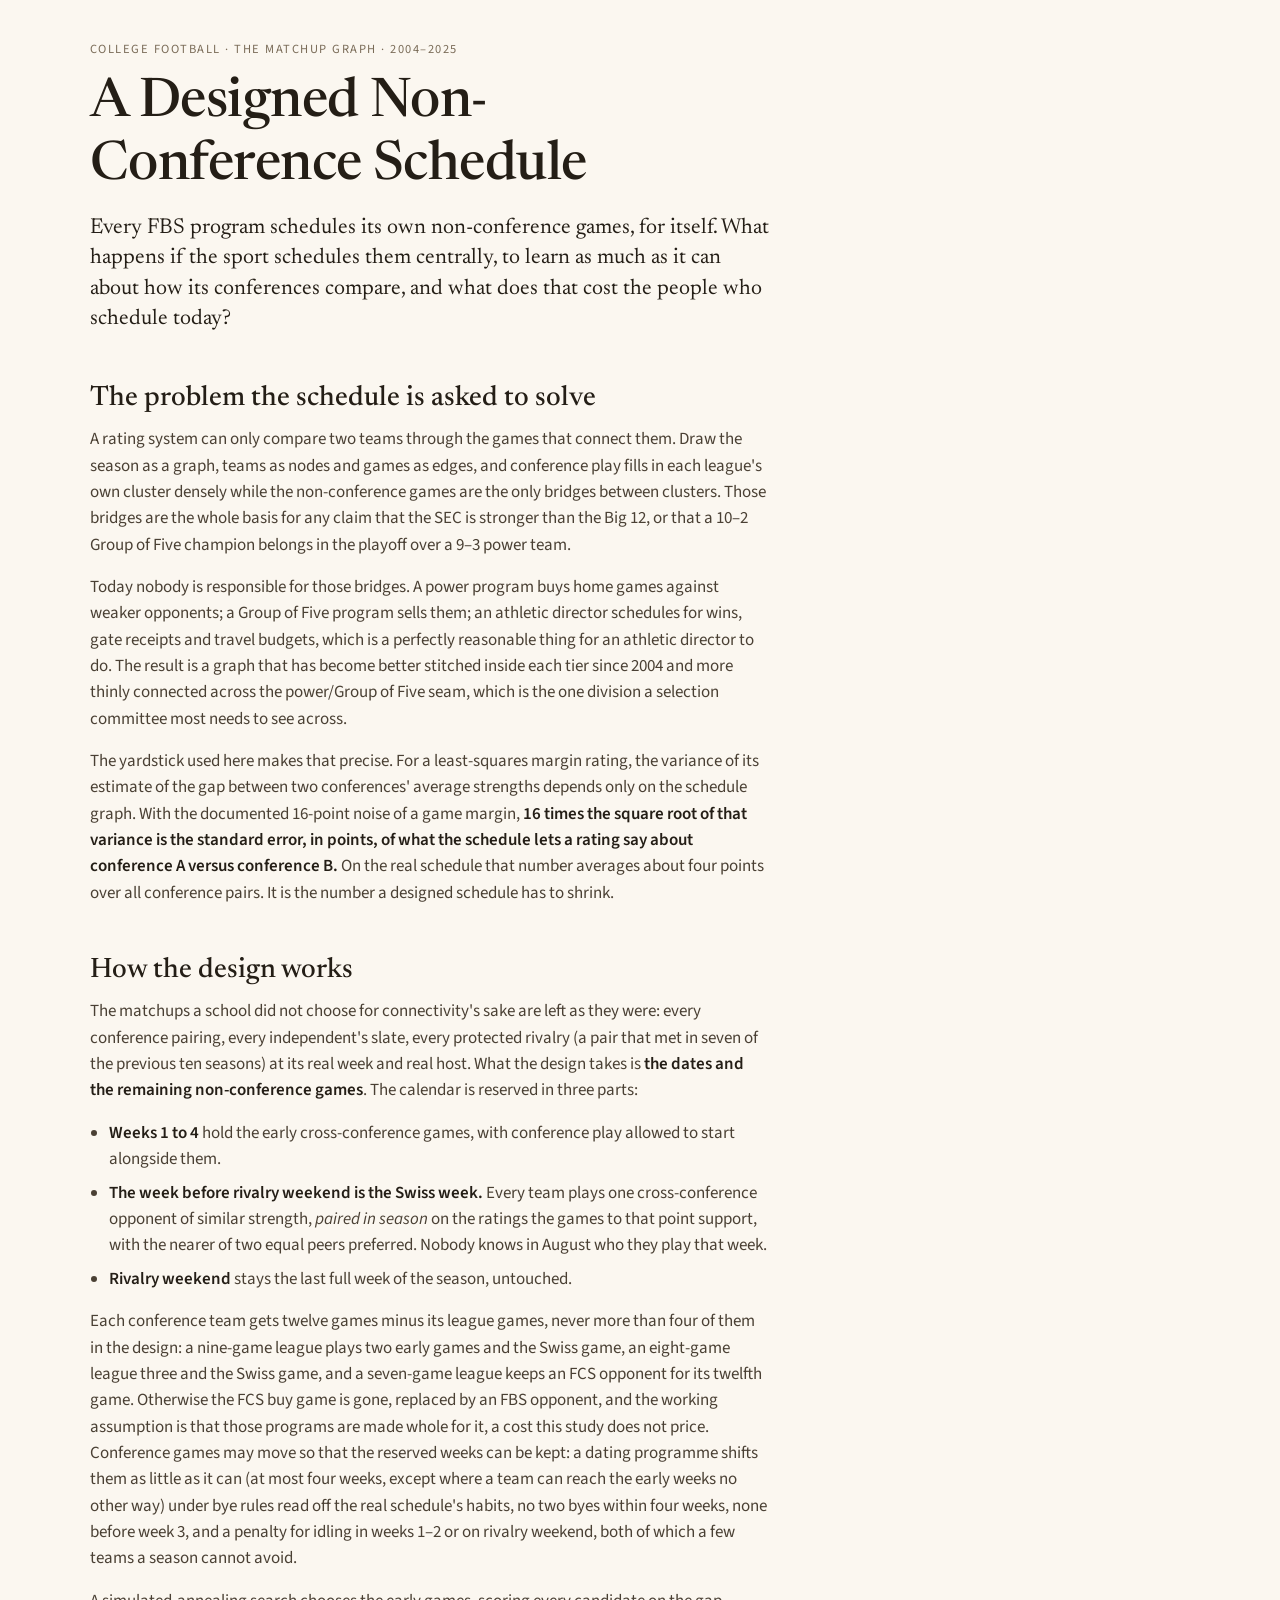
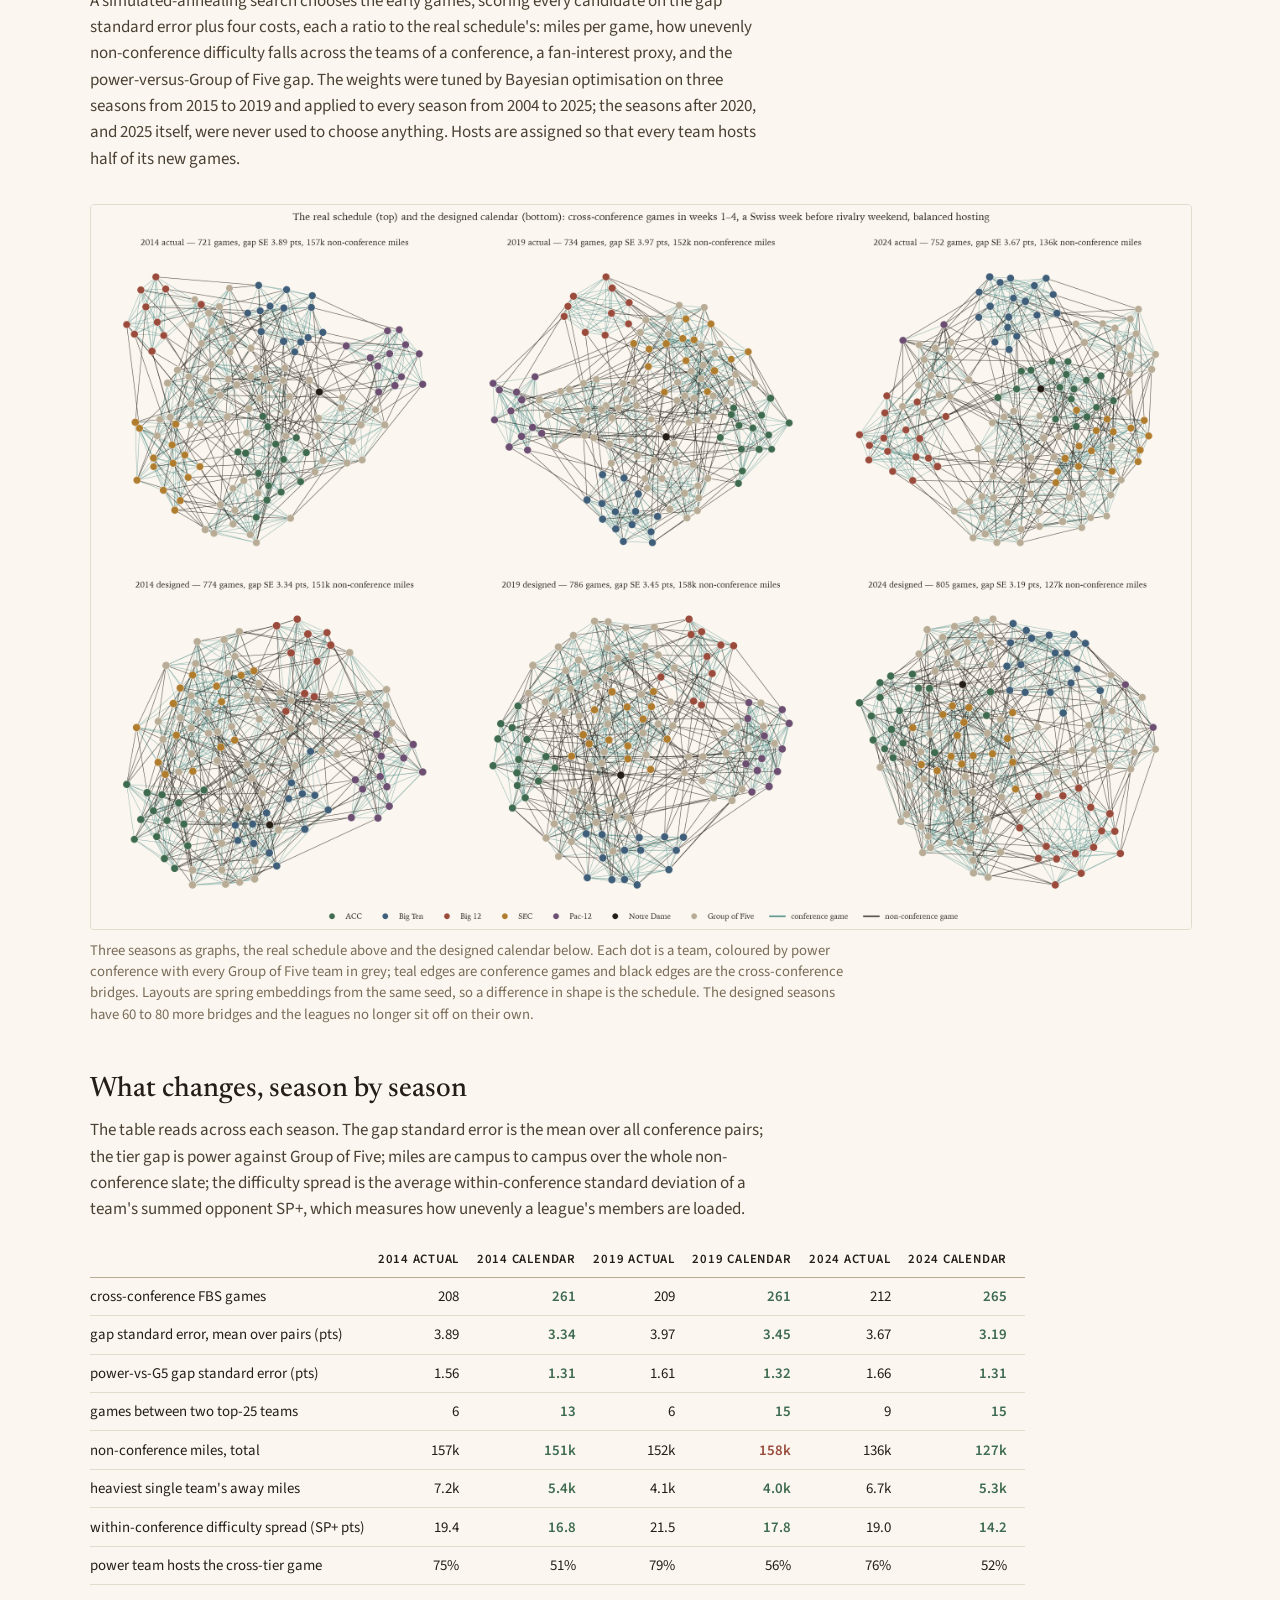
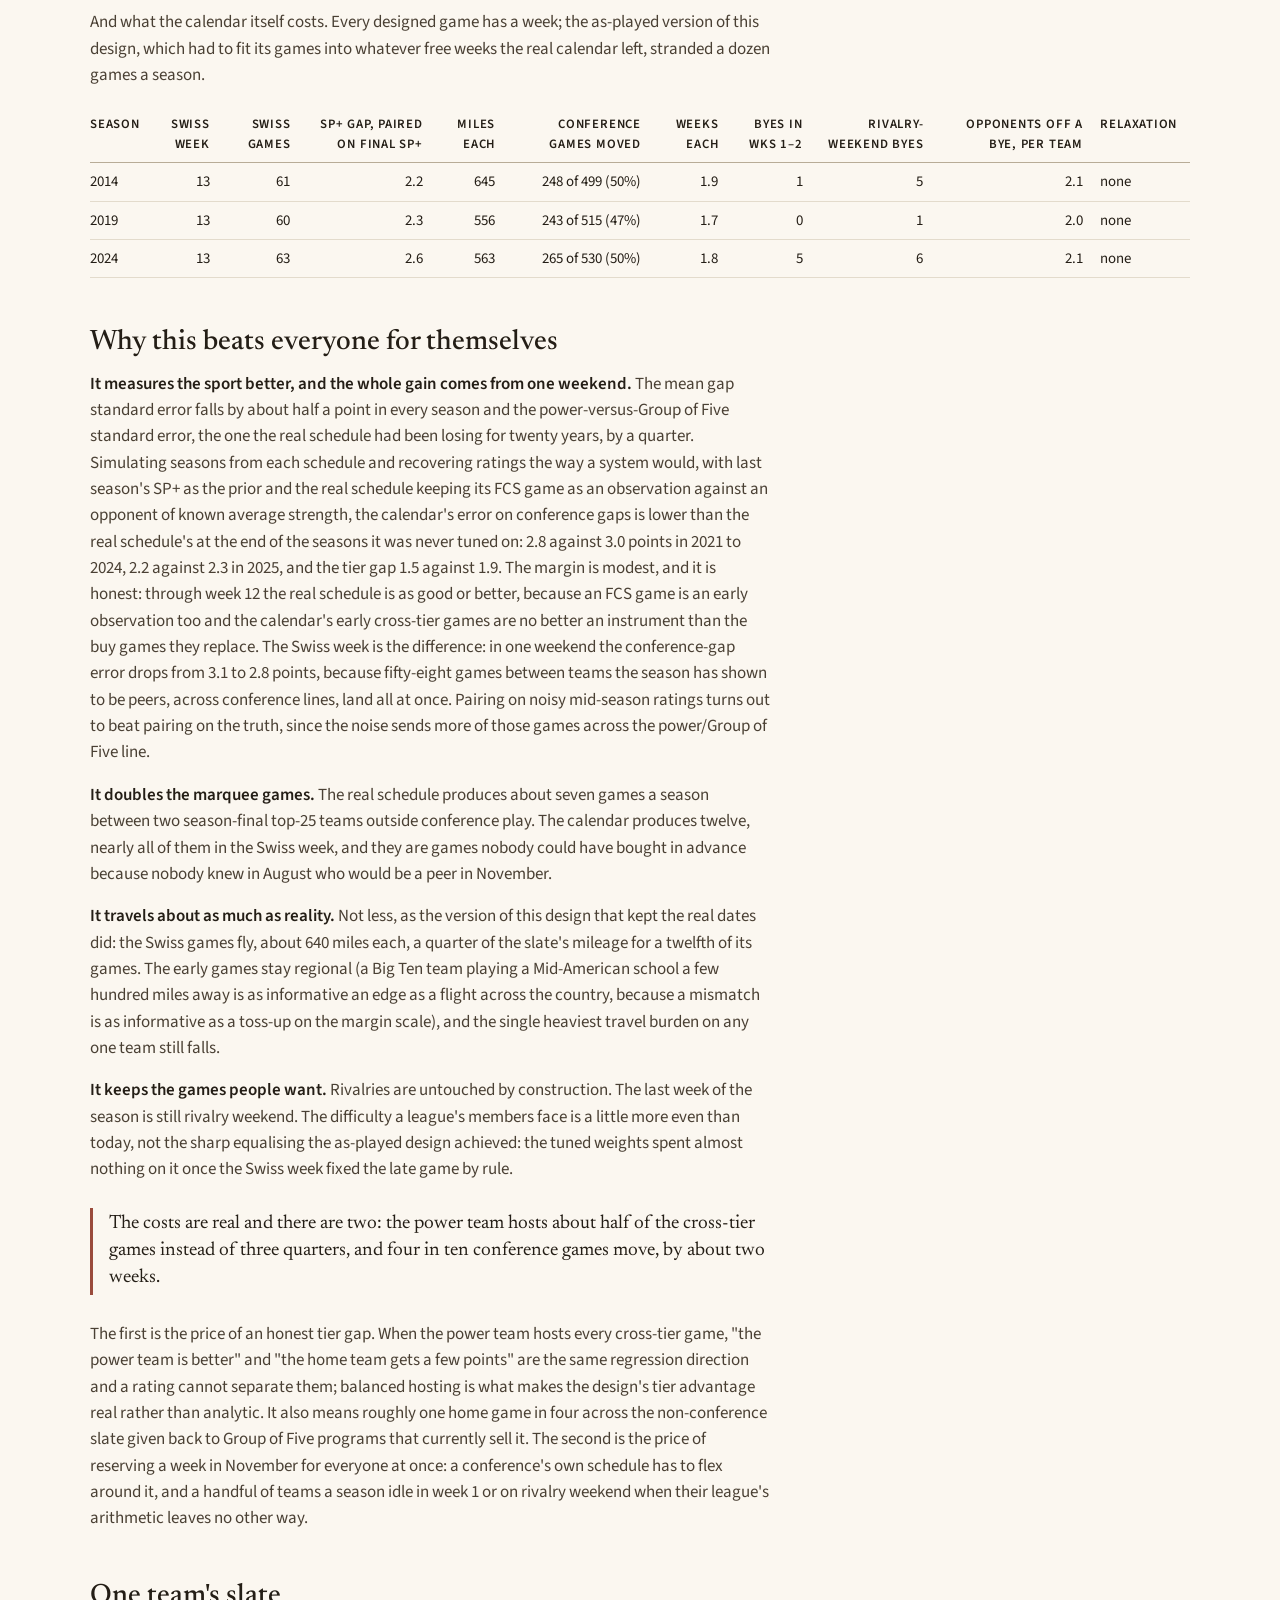
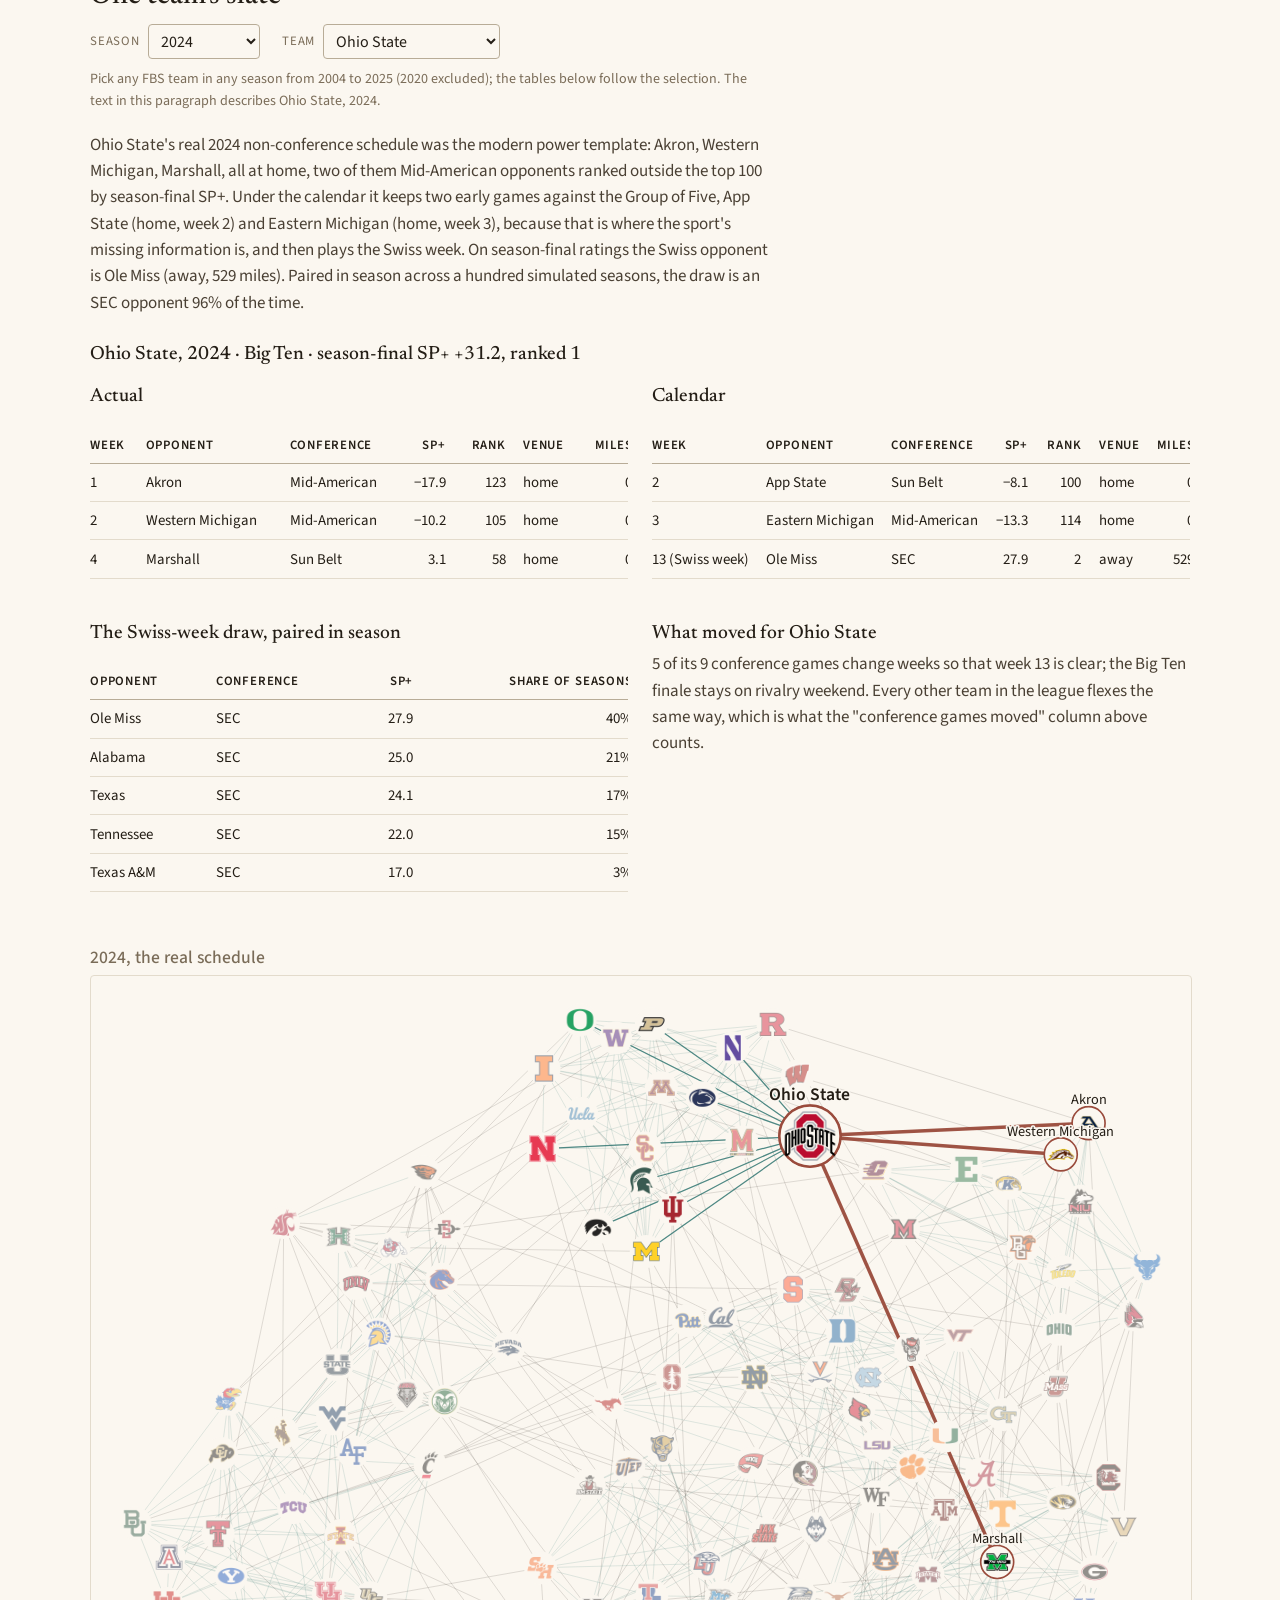
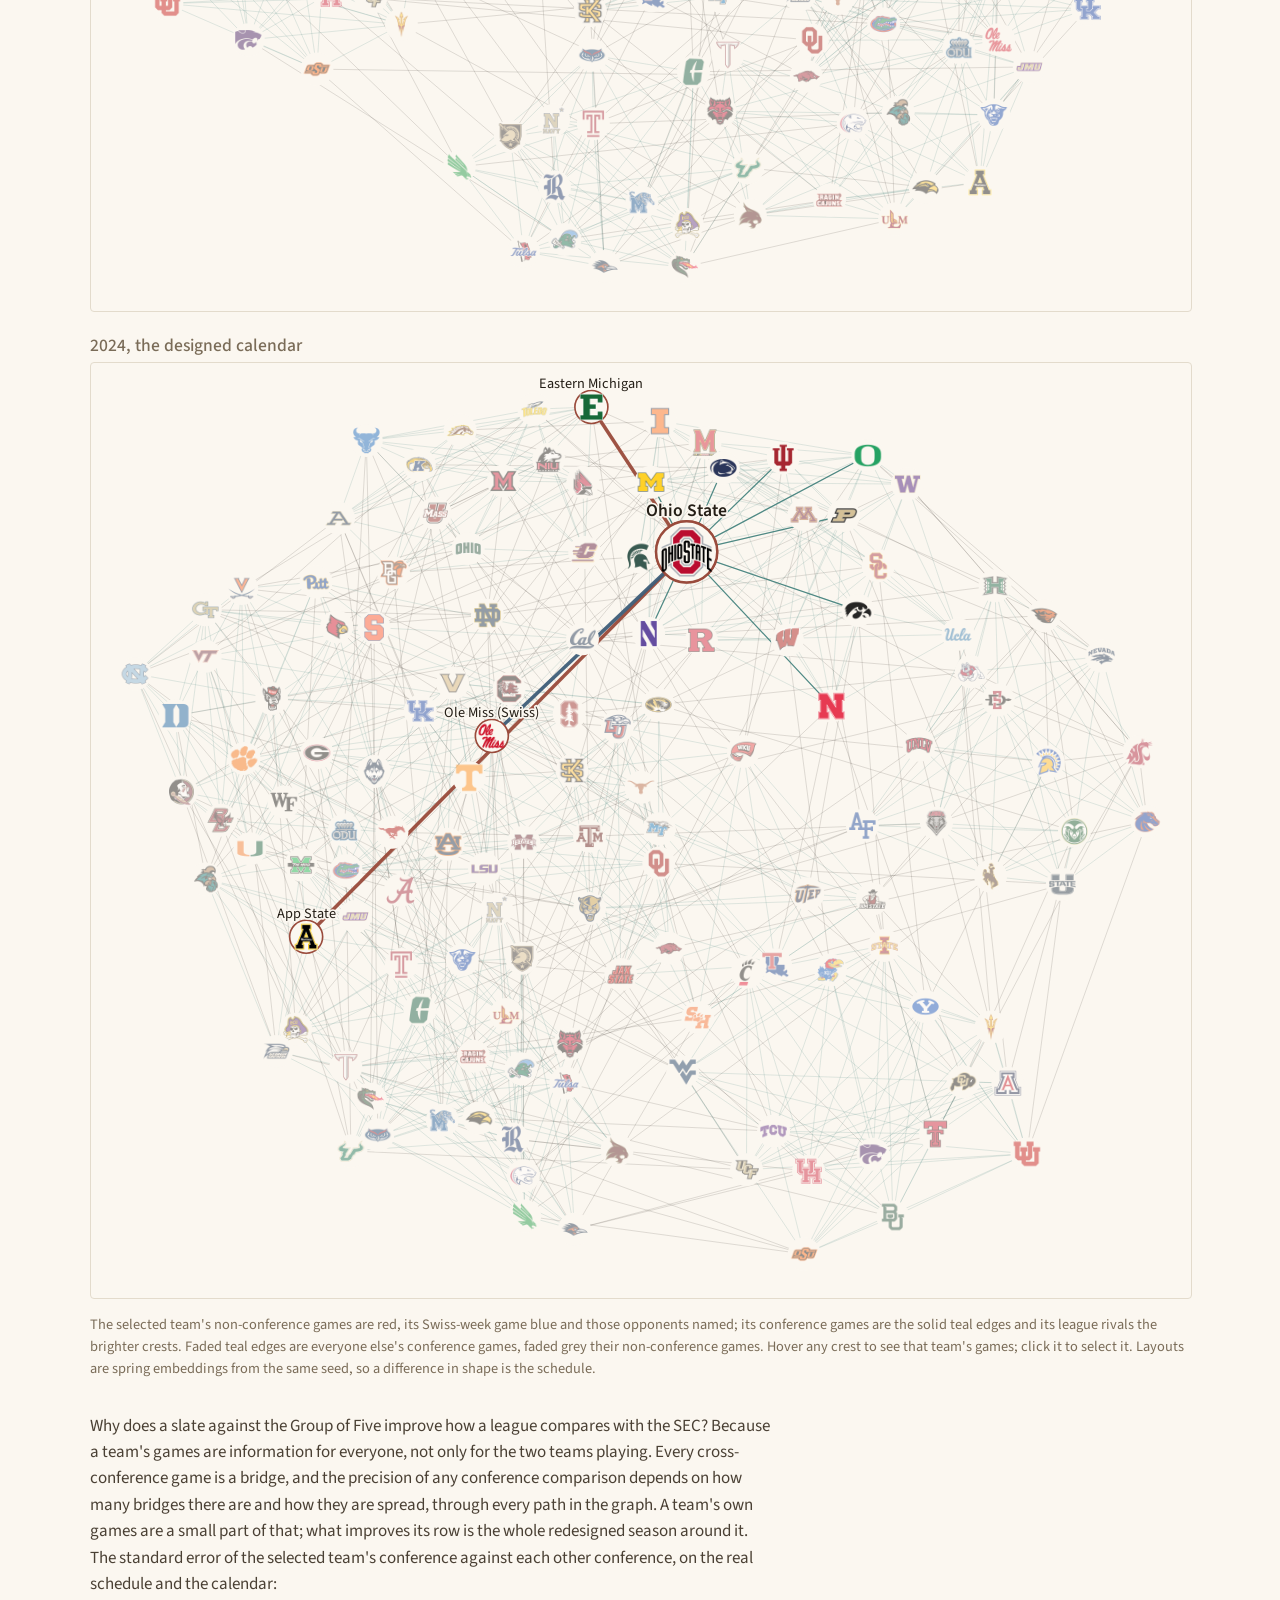
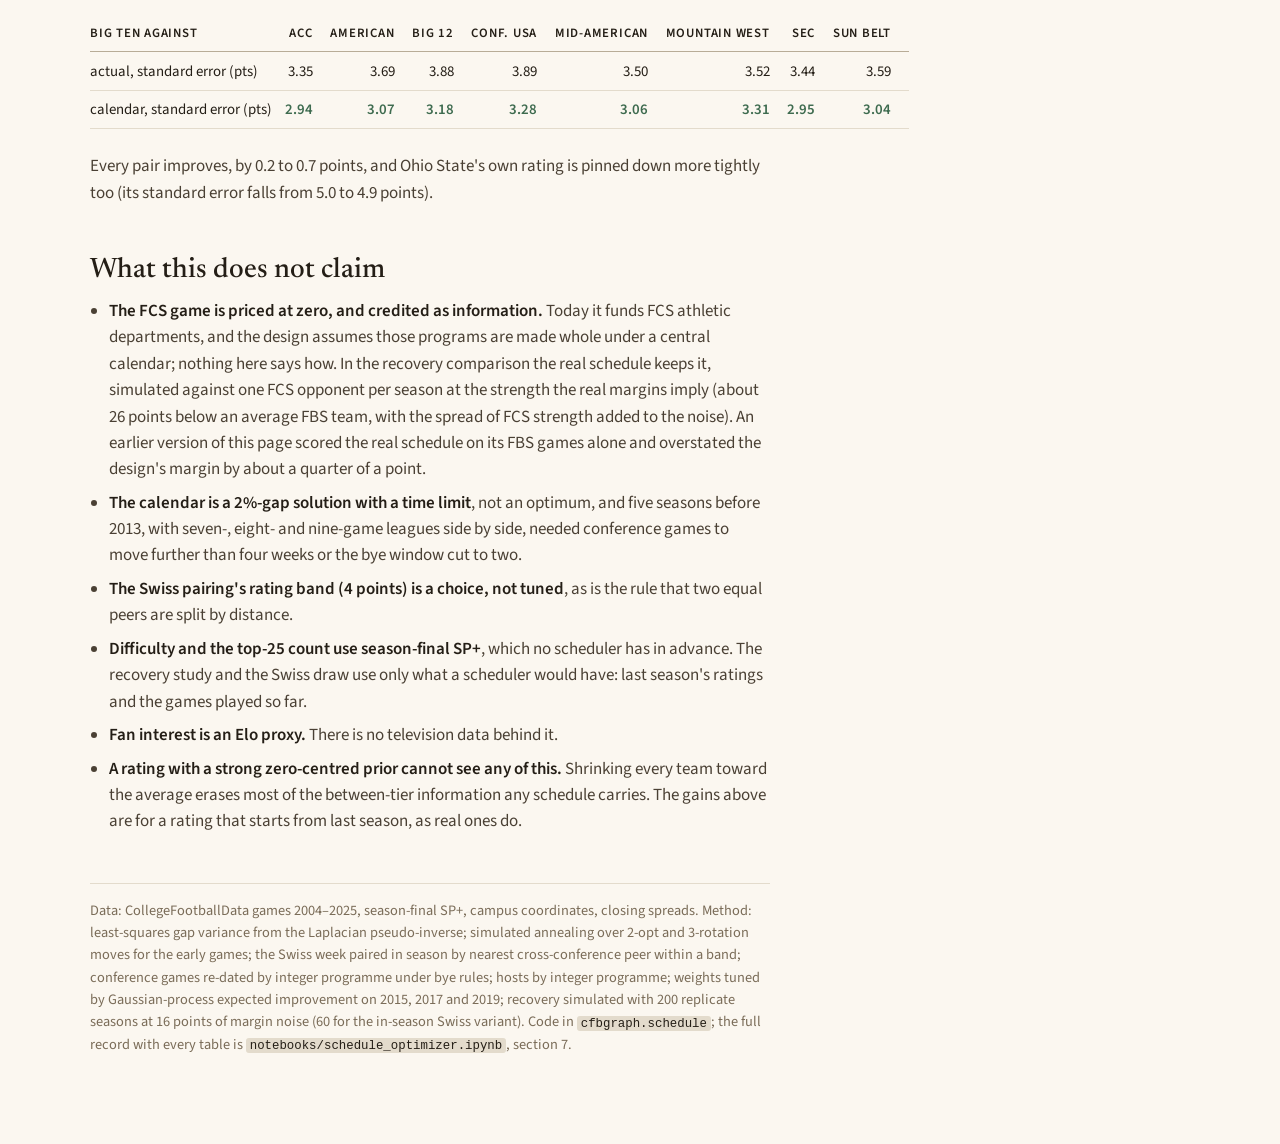
==== commit 6aee0e00: "Restate the recovery margin with the real schedule's FCS games counted Co-Authored-By: Claude Fable " ====
--- a/index.html
+++ b/index.html
@@ -196,6 +196,35 @@
 .picker label { color: var(--muted); font-size: 0.8rem; letter-spacing: 0.06em; text-transform: uppercase; display: flex; gap: 0.5rem; align-items: center; }
 .picker select { font: inherit; font-family: var(--sans); font-size: 1rem; text-transform: none; letter-spacing: 0; color: var(--fg); background: var(--bg); border: 1px solid var(--rule); border-radius: 4px; padding: 0.3rem 0.5rem; min-width: 7rem; }
 .picker .hint { flex-basis: 100%; color: var(--muted); font-size: 0.88rem; }
+.graphs { position: relative; margin: 2rem 0; }
+.graphs .panel { margin-bottom: 1.5rem; }
+.graphs h3 { margin: 0 0 0.4rem; font-size: 1.1rem; color: var(--muted); font-family: var(--sans); font-weight: 500; }
+.graphs svg { display: block; width: 100%; height: auto; background: var(--figure-bg); border: 1px solid var(--grid); border-radius: 4px; }
+.graphs line.same { stroke: #3F7F7A; stroke-width: 0.8; stroke-opacity: 0.35; }
+.graphs line.bridge { stroke: #241E16; stroke-width: 0.9; stroke-opacity: 0.45; }
+.graphs svg.featured line.bridge { stroke-opacity: 0.14; }
+.graphs svg.featured line.same { stroke-opacity: 0.18; }
+.graphs line.hot { stroke: #9A4B3C; stroke-width: 3.2; stroke-opacity: 0.95; }
+.graphs line.hot.swiss { stroke: #3F5E7A; }
+.graphs line.hot.league { stroke: #3F7F7A; stroke-width: 1.1; stroke-opacity: 0.9; }
+.graphs svg.featured .node.mate image, .graphs svg.featured .node.mate .dot { opacity: 0.85; }
+.graphs .node { cursor: pointer; }
+.graphs .node .halo { fill: #FBF7F0; stroke: none; }
+.graphs .node .dot { fill: #B8AC97; }
+.graphs svg.featured .node image, .graphs svg.featured .node .dot { opacity: 0.42; }
+.graphs svg.featured .node.sel image, .graphs svg.featured .node.sel .dot, .graphs svg.featured .node.opp image, .graphs svg.featured .node.opp .dot { opacity: 1; }
+.graphs .labels { pointer-events: none; }
+.graphs .halo-big { fill: #FBF7F0; stroke: #9A4B3C; stroke-width: 2; }
+.graphs svg.featured .node.sel image, .graphs svg.featured .node.sel .dot { opacity: 1; }
+.graphs .node.opp .halo { stroke: #9A4B3C; stroke-width: 1.5; }
+.graphs text.label { font-family: var(--sans); font-size: 13px; fill: #241E16; text-anchor: middle; paint-order: stroke; stroke: #FBF7F0; stroke-width: 3px; stroke-linejoin: round; pointer-events: none; }
+.graphs text.label.me { font-size: 16px; font-weight: 600; }
+.graphs .tip { position: absolute; display: none; pointer-events: none; background: var(--fg); color: var(--bg); font-size: 0.85rem; padding: 0.3rem 0.55rem; border-radius: 4px; white-space: nowrap; z-index: 2; }
+.graphs .legend { font-size: 0.9rem; color: var(--muted); margin-top: -0.6rem; }
+.picker { display: flex; flex-wrap: wrap; gap: 0.6rem 1.4rem; align-items: center; margin: 0.6rem 0 1.2rem; font-size: 0.95rem; }
+.picker label { color: var(--muted); font-size: 0.8rem; letter-spacing: 0.06em; text-transform: uppercase; display: flex; gap: 0.5rem; align-items: center; }
+.picker select { font: inherit; font-family: var(--sans); font-size: 1rem; text-transform: none; letter-spacing: 0; color: var(--fg); background: var(--bg); border: 1px solid var(--rule); border-radius: 4px; padding: 0.3rem 0.5rem; min-width: 7rem; }
+.picker .hint { flex-basis: 100%; color: var(--muted); font-size: 0.88rem; }
 </style>
 </head>
 <body>
@@ -258,7 +287,7 @@
 
   <div class="col">
     <h2>Why this beats everyone for themselves</h2>
-    <p><strong>It measures the sport better, and most of the gain comes from one weekend.</strong> The mean gap standard error falls by about half a point in every season and the power-versus-Group of Five standard error, the one the real schedule had been losing for twenty years, by a quarter. Simulating seasons from each schedule and recovering ratings the way a system would, with last season's SP+ as the prior, the calendar's error on conference gaps is lower than the real schedule's at every point of the season on the seasons it was never tuned on: 2.8 against 3.2 points at the end of 2021 to 2024, 2.2 against 2.4 in 2025. The early games give the first step, at week 4. The Swiss week gives the second: in one weekend the conference-gap error drops from 3.1 to 2.8 points, because fifty-eight games between teams the season has shown to be peers, across conference lines, land all at once. Pairing on noisy mid-season ratings turns out to beat pairing on the truth, since the noise sends more of those games across the power/Group of Five line.</p>
+    <p><strong>It measures the sport better, and the whole gain comes from one weekend.</strong> The mean gap standard error falls by about half a point in every season and the power-versus-Group of Five standard error, the one the real schedule had been losing for twenty years, by a quarter. Simulating seasons from each schedule and recovering ratings the way a system would, with last season's SP+ as the prior and the real schedule keeping its FCS game as an observation against an opponent of known average strength, the calendar's error on conference gaps is lower than the real schedule's at the end of the seasons it was never tuned on: 2.8 against 3.0 points in 2021 to 2024, 2.2 against 2.3 in 2025, and the tier gap 1.5 against 1.9. The margin is modest, and it is honest: through week 12 the real schedule is as good or better, because an FCS game is an early observation too and the calendar's early cross-tier games are no better an instrument than the buy games they replace. The Swiss week is the difference: in one weekend the conference-gap error drops from 3.1 to 2.8 points, because fifty-eight games between teams the season has shown to be peers, across conference lines, land all at once. Pairing on noisy mid-season ratings turns out to beat pairing on the truth, since the noise sends more of those games across the power/Group of Five line.</p>
     <p><strong>It doubles the marquee games.</strong> The real schedule produces about seven games a season between two season-final top-25 teams outside conference play. The calendar produces twelve, nearly all of them in the Swiss week, and they are games nobody could have bought in advance because nobody knew in August who would be a peer in November.</p>
     <p><strong>It travels about as much as reality.</strong> Not less, as the version of this design that kept the real dates did: the Swiss games fly, about 640 miles each, a quarter of the slate's mileage for a twelfth of its games. The early games stay regional (a Big Ten team playing a Mid-American school a few hundred miles away is as informative an edge as a flight across the country, because a mismatch is as informative as a toss-up on the margin scale), and the single heaviest travel burden on any one team still falls.</p>
     <p><strong>It keeps the games people want.</strong> Rivalries are untouched by construction. The last week of the season is still rivalry weekend. The difficulty a league's members face is a little more even than today, not the sharp equalising the as-played design achieved: the tuned weights spent almost nothing on it once the Swiss week fixed the late game by rule.</p>
@@ -329,7 +358,7 @@
 
     <h2>What this does not claim</h2>
     <ul>
-      <li><strong>The FCS game is priced at zero.</strong> Today it funds FCS athletic departments. The design assumes those programs are made whole under a central calendar; nothing here says how.</li>
+      <li><strong>The FCS game is priced at zero, and credited as information.</strong> Today it funds FCS athletic departments, and the design assumes those programs are made whole under a central calendar; nothing here says how. In the recovery comparison the real schedule keeps it, simulated against one FCS opponent per season at the strength the real margins imply (about 26 points below an average FBS team, with the spread of FCS strength added to the noise). An earlier version of this page scored the real schedule on its FBS games alone and overstated the design's margin by about a quarter of a point.</li>
       <li><strong>The calendar is a 2%-gap solution with a time limit</strong>, not an optimum, and five seasons before 2013, with seven-, eight- and nine-game leagues side by side, needed conference games to move further than four weeks or the bye window cut to two.</li>
       <li><strong>The Swiss pairing's rating band (4 points) is a choice, not tuned</strong>, as is the rule that two equal peers are split by distance.</li>
       <li><strong>Difficulty and the top-25 count use season-final SP+</strong>, which no scheduler has in advance. The recovery study and the Swiss draw use only what a scheduler would have: last season's ratings and the games played so far.</li>
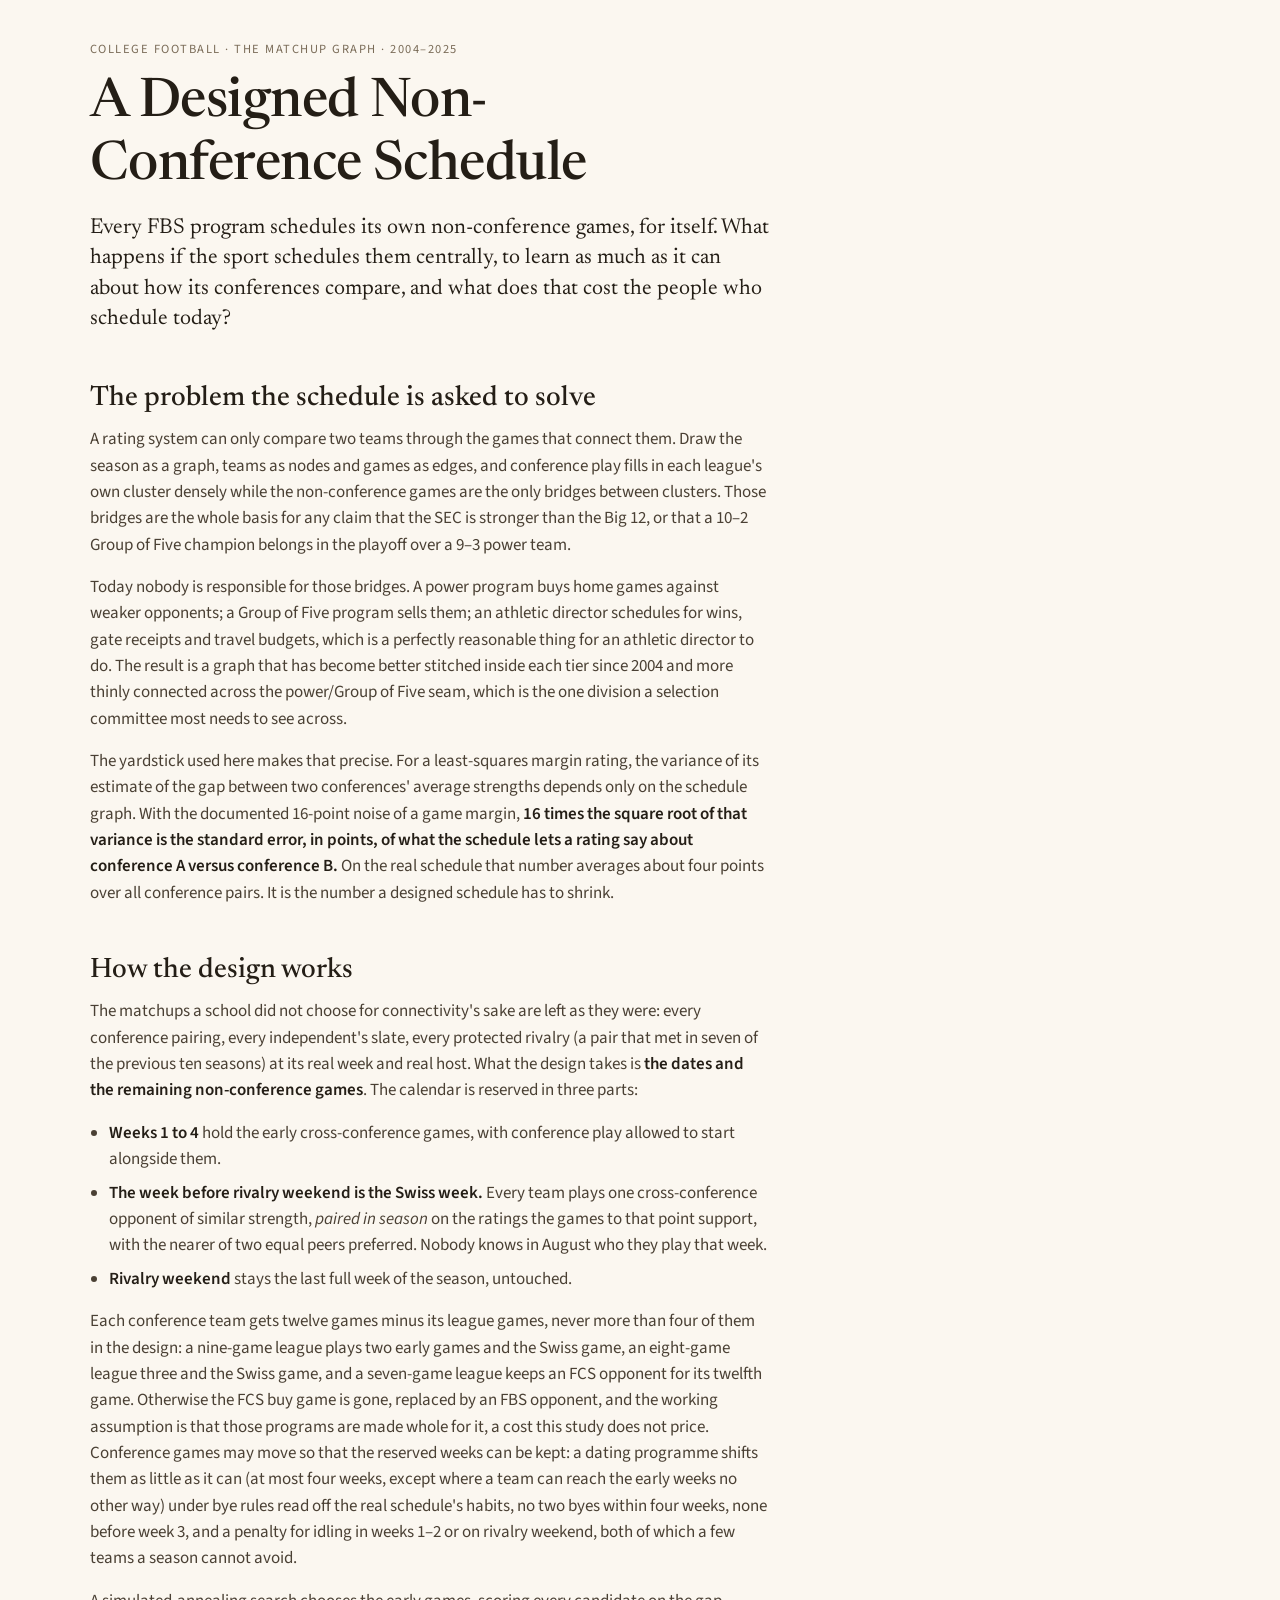
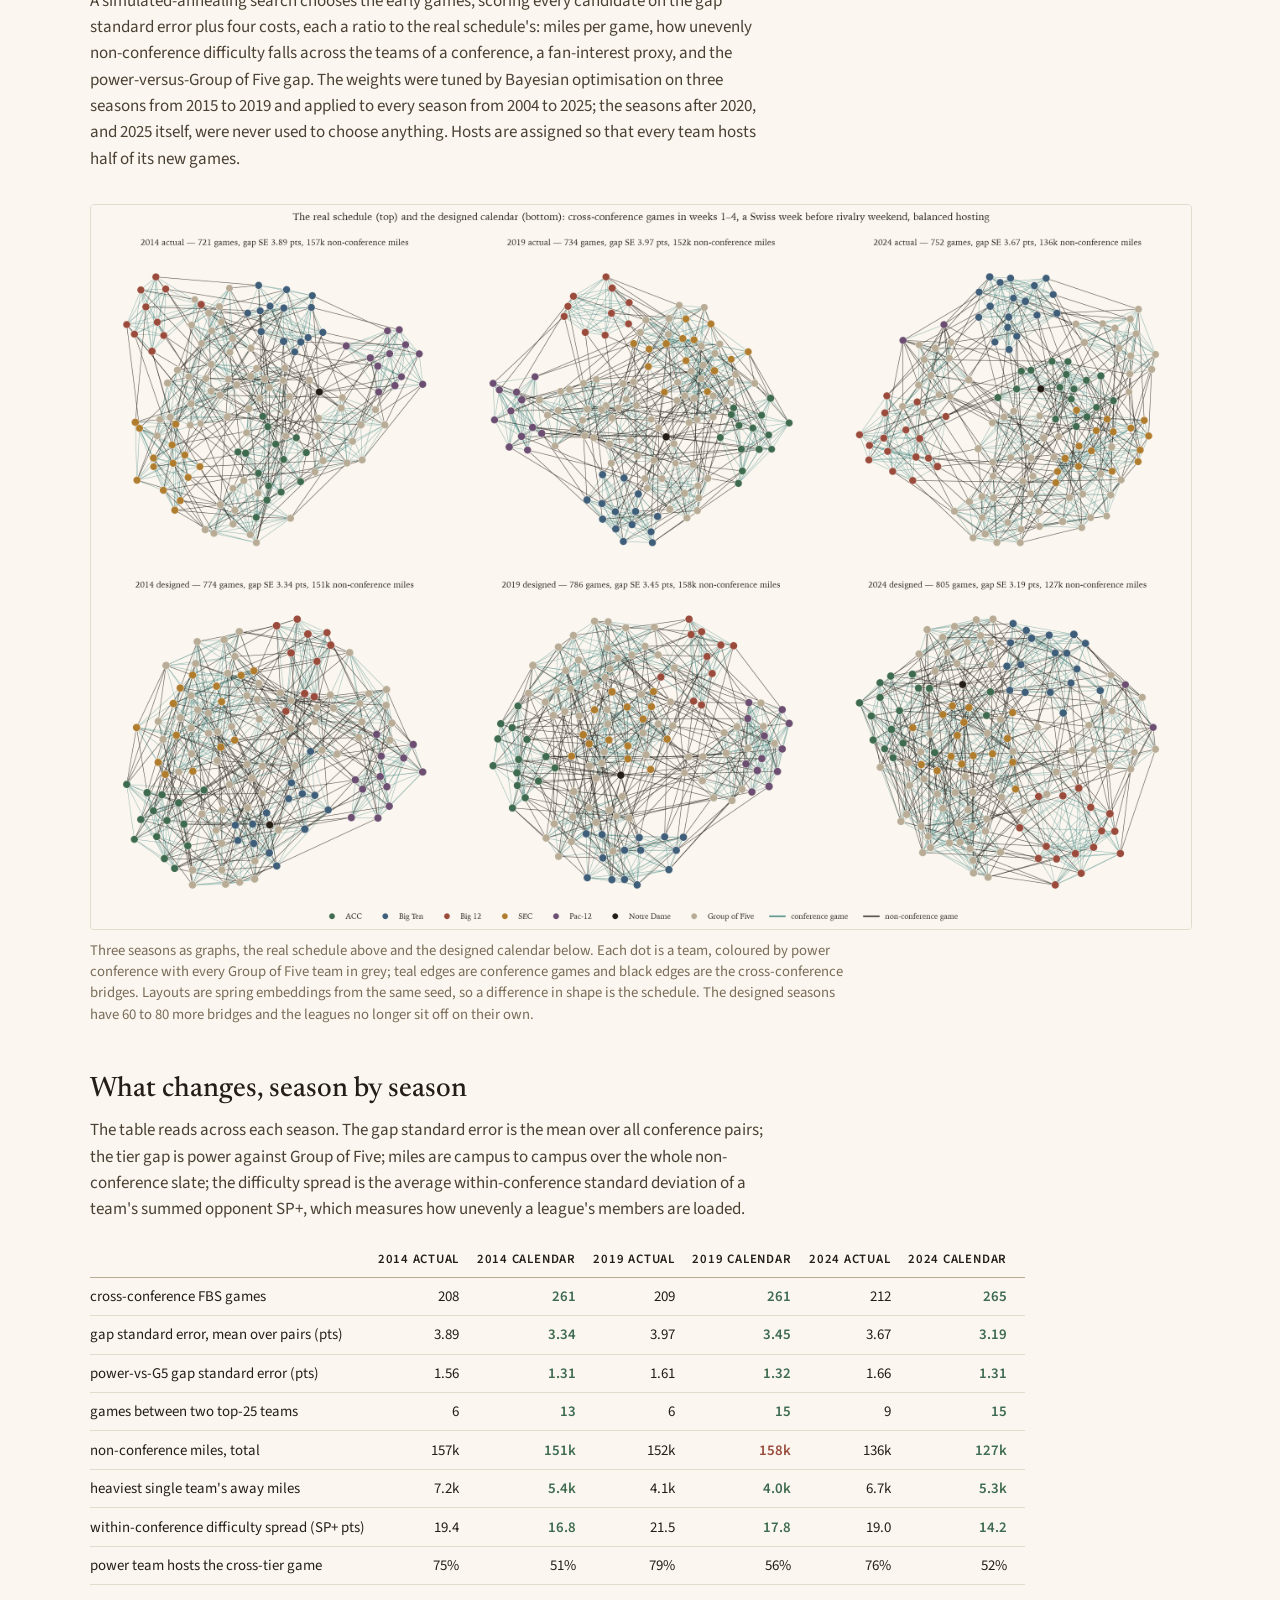
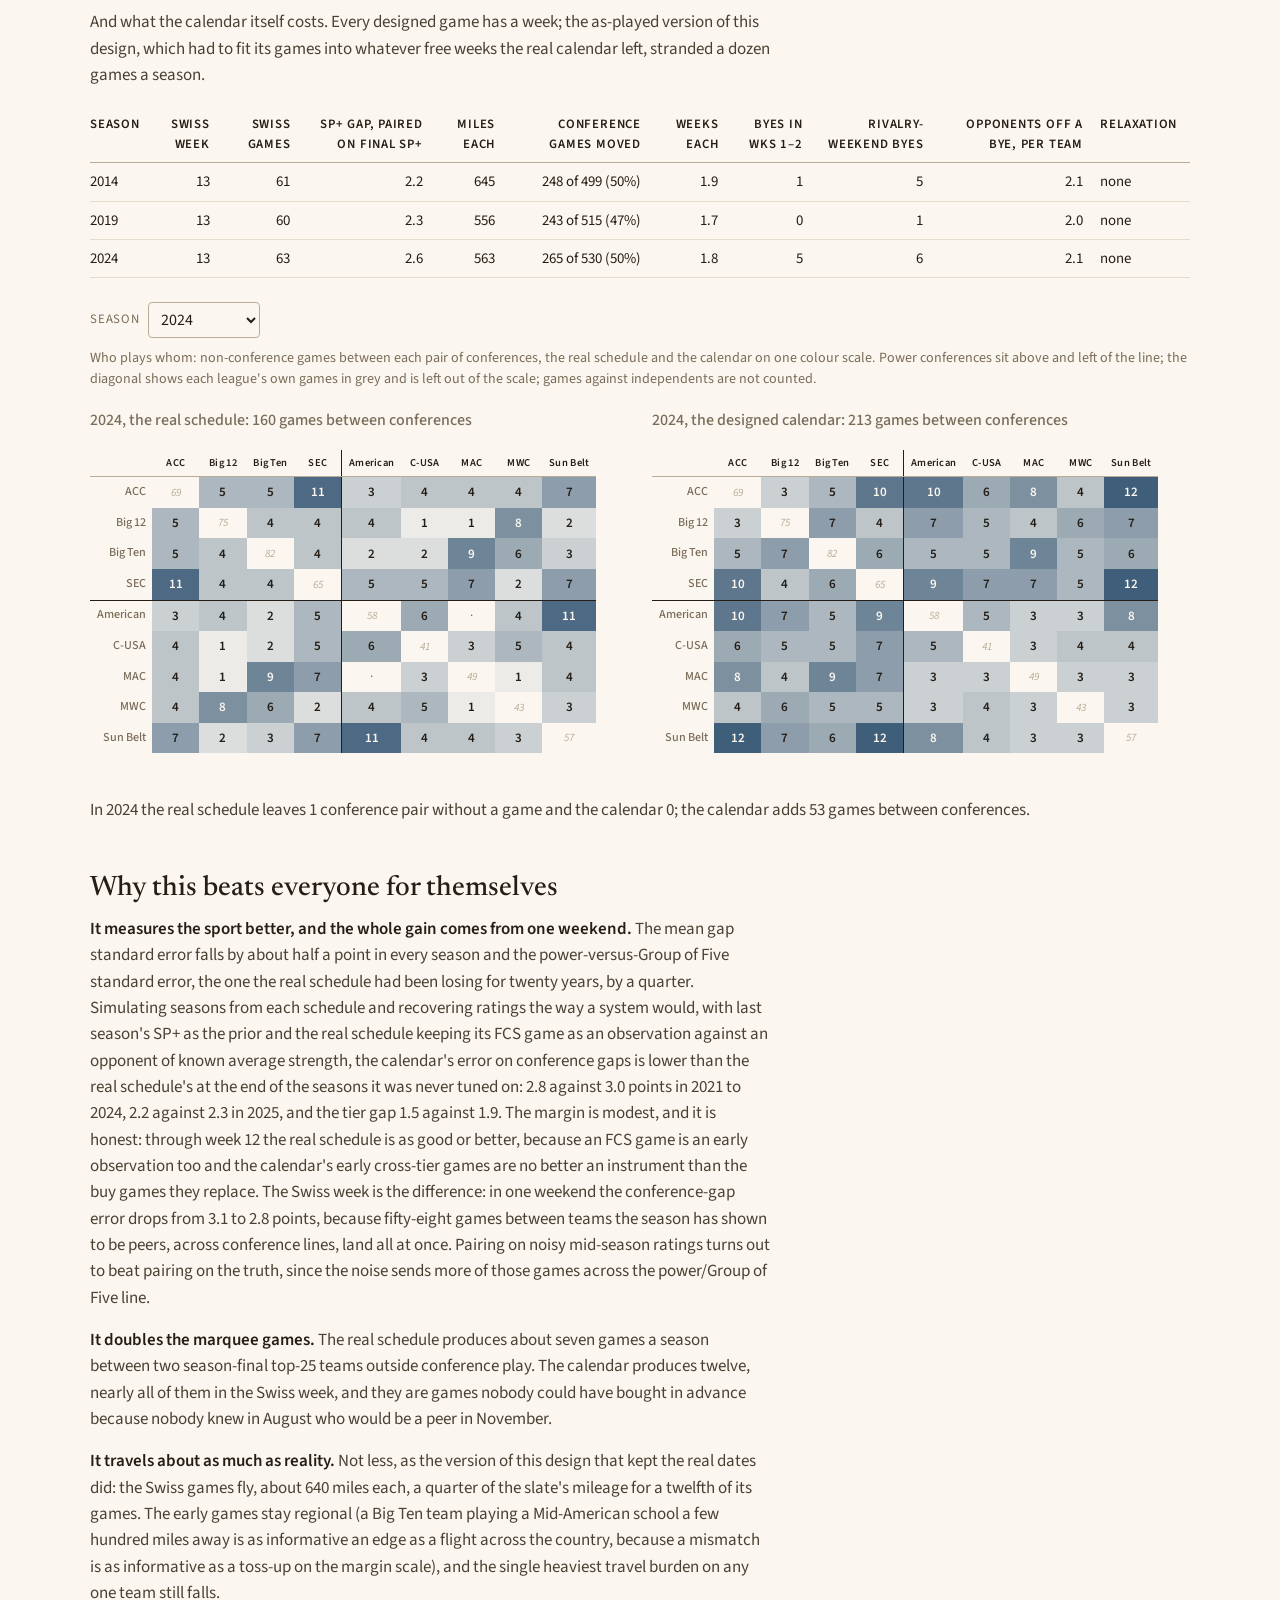
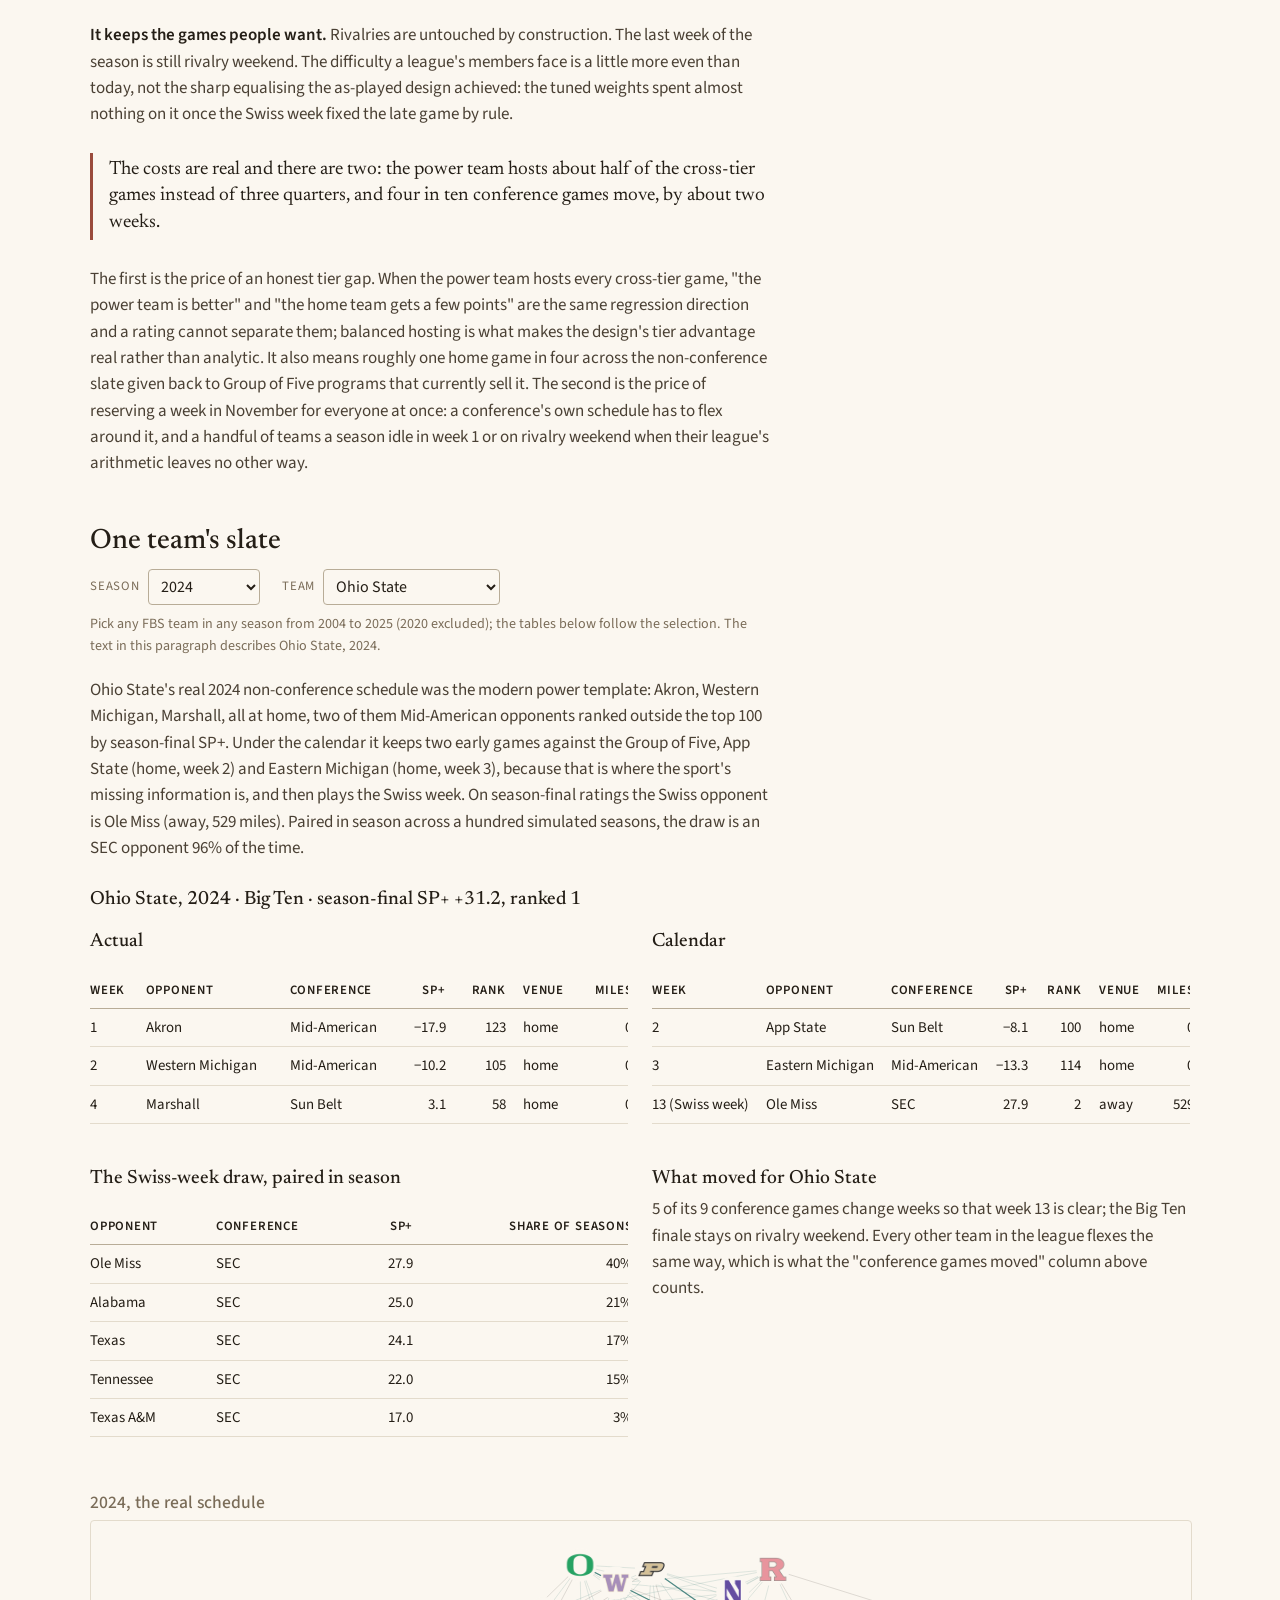
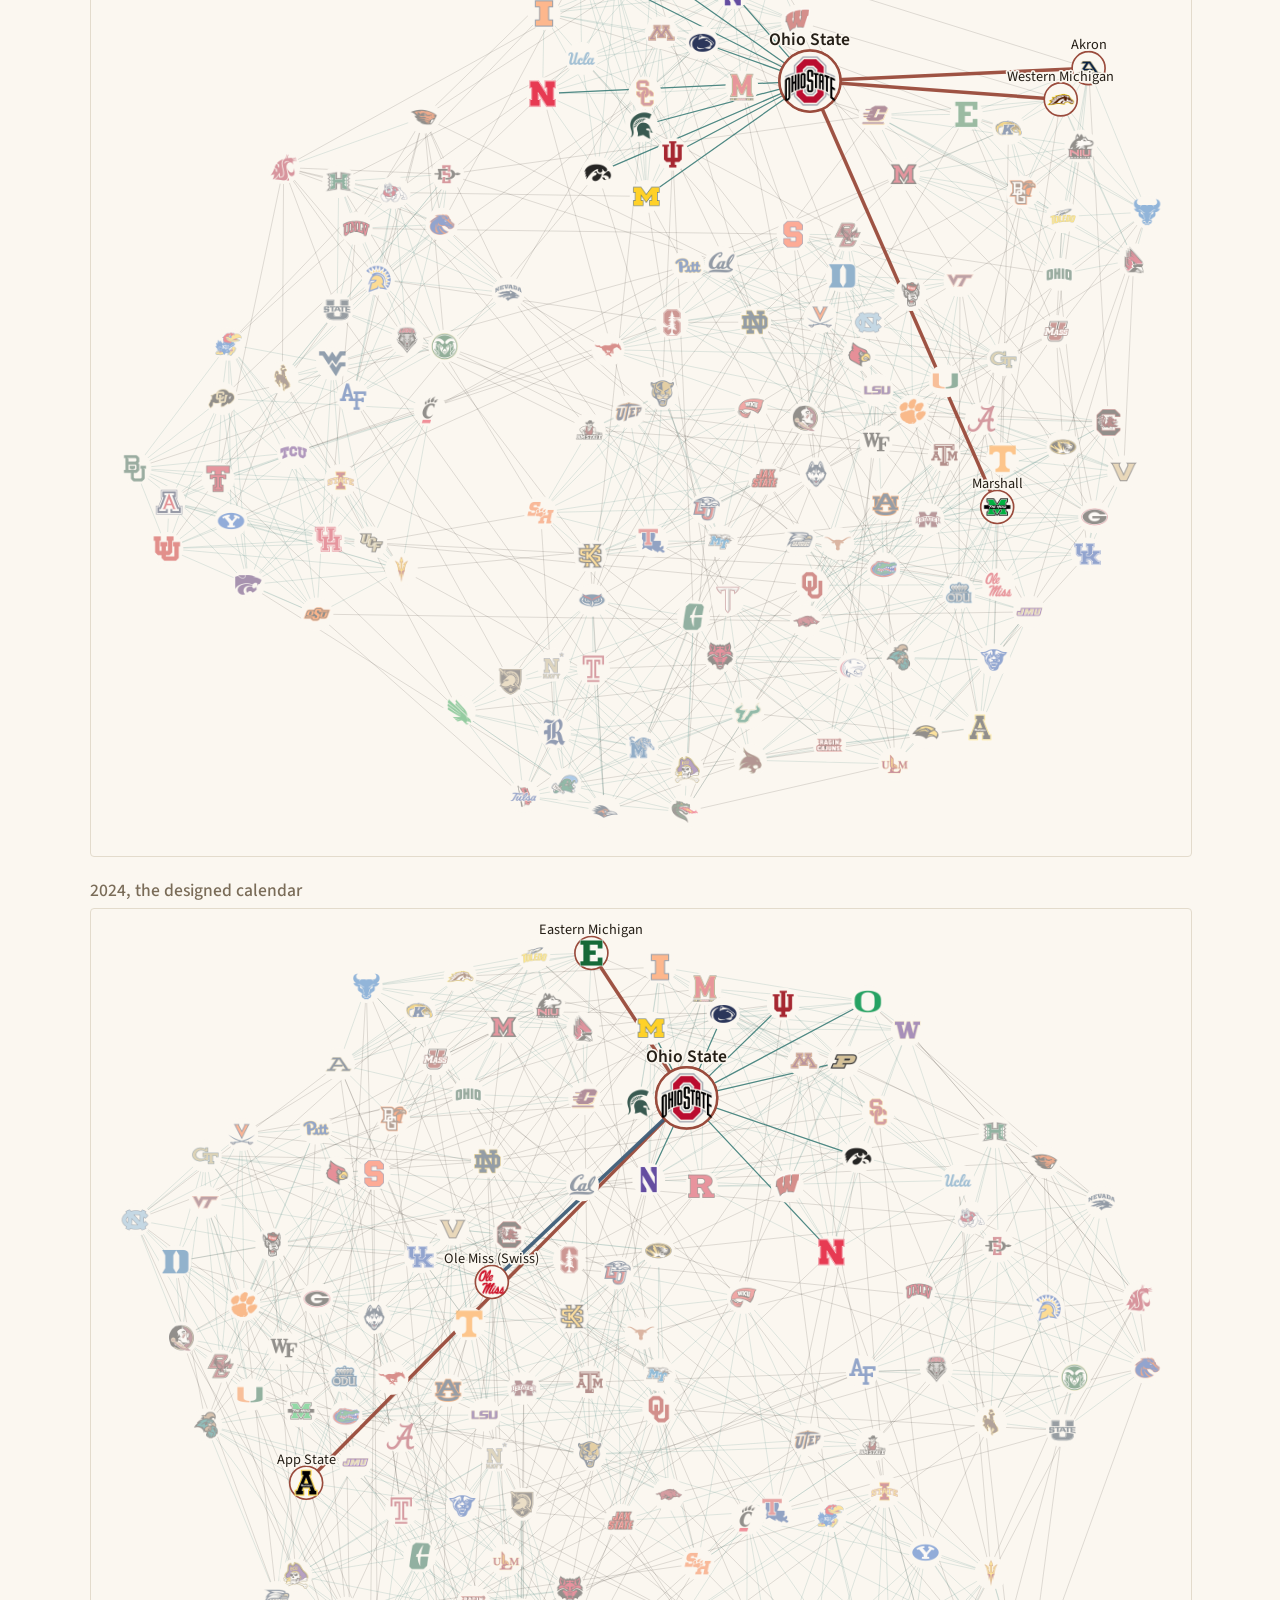
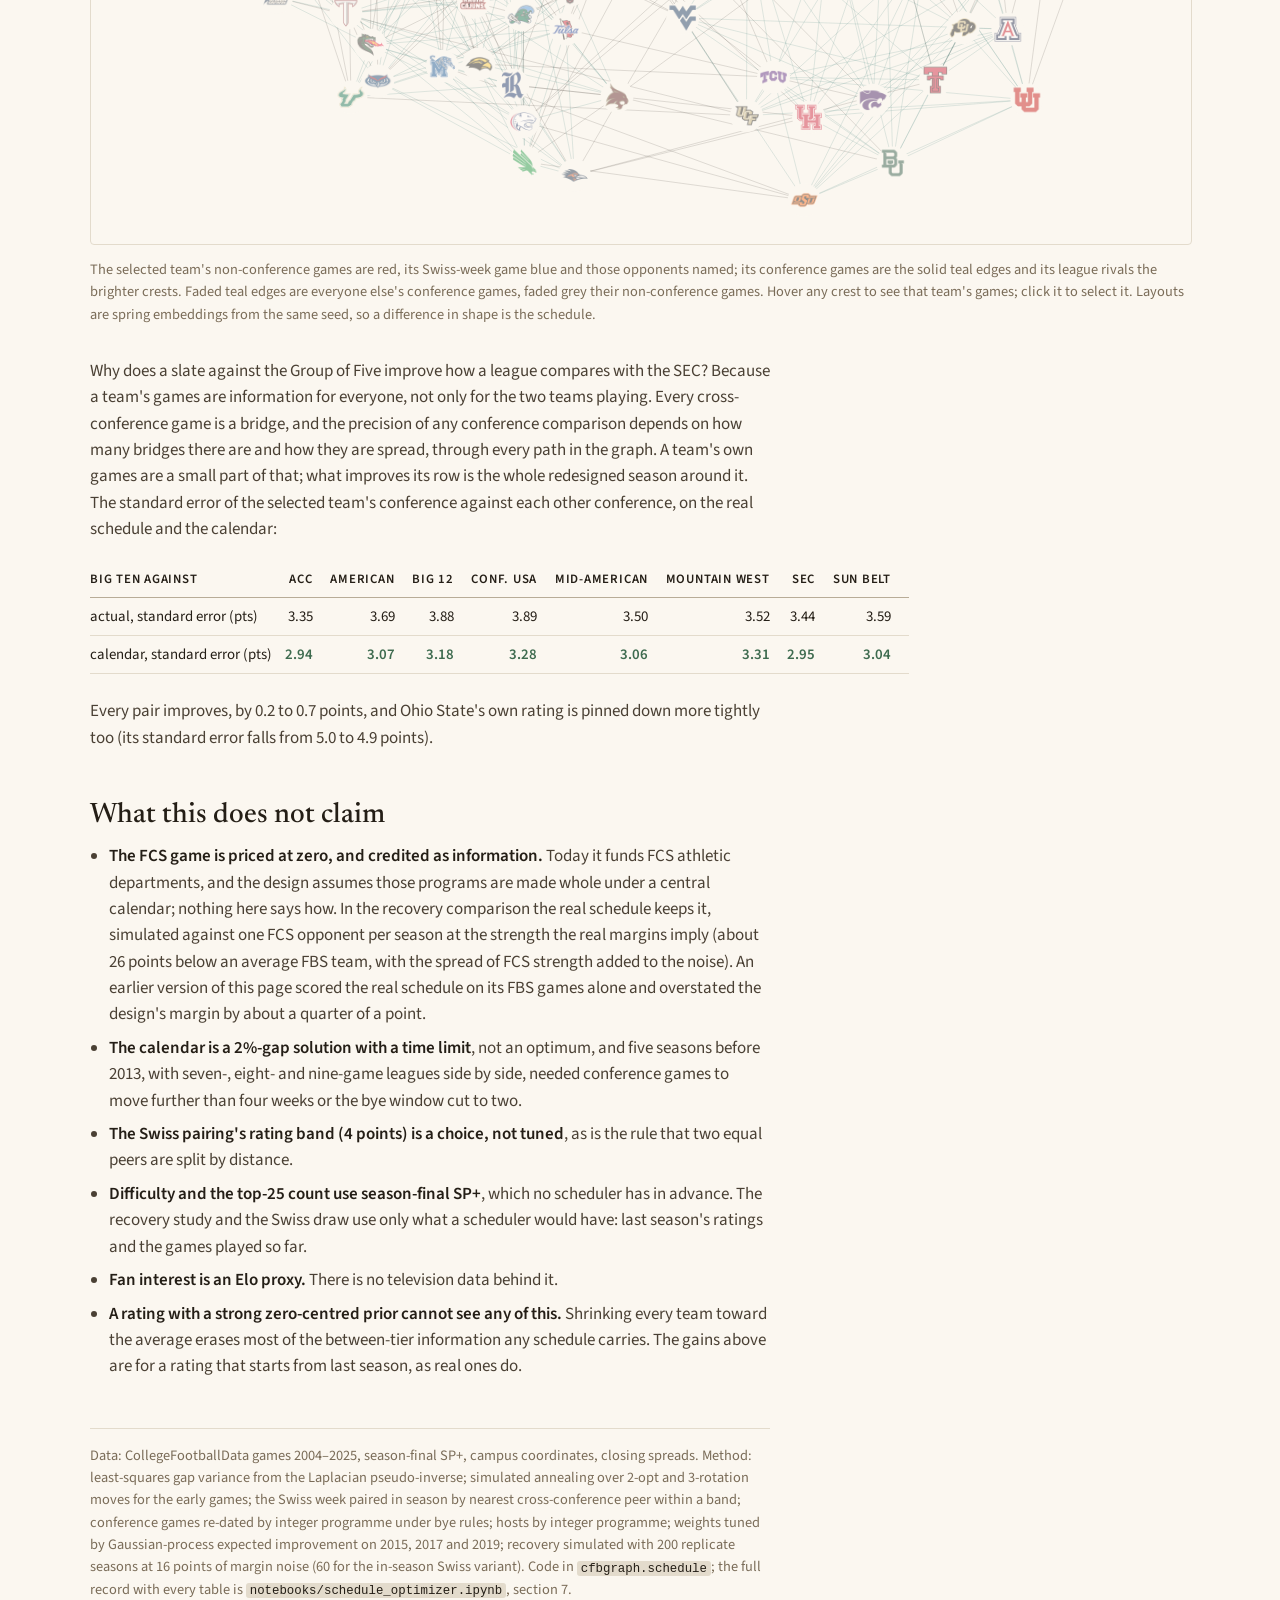
==== commit 1cf19ce9: "Who plays whom: conference-pair matchup matrices with their own season selector Co-Authored-By: Clau" ====
--- a/index.html
+++ b/index.html
@@ -225,6 +225,77 @@
 .picker label { color: var(--muted); font-size: 0.8rem; letter-spacing: 0.06em; text-transform: uppercase; display: flex; gap: 0.5rem; align-items: center; }
 .picker select { font: inherit; font-family: var(--sans); font-size: 1rem; text-transform: none; letter-spacing: 0; color: var(--fg); background: var(--bg); border: 1px solid var(--rule); border-radius: 4px; padding: 0.3rem 0.5rem; min-width: 7rem; }
 .picker .hint { flex-basis: 100%; color: var(--muted); font-size: 0.88rem; }
+.graphs { position: relative; margin: 2rem 0; }
+.graphs .panel { margin-bottom: 1.5rem; }
+.graphs h3 { margin: 0 0 0.4rem; font-size: 1.1rem; color: var(--muted); font-family: var(--sans); font-weight: 500; }
+.graphs svg { display: block; width: 100%; height: auto; background: var(--figure-bg); border: 1px solid var(--grid); border-radius: 4px; }
+.graphs line.same { stroke: #3F7F7A; stroke-width: 0.8; stroke-opacity: 0.35; }
+.graphs line.bridge { stroke: #241E16; stroke-width: 0.9; stroke-opacity: 0.45; }
+.graphs svg.featured line.bridge { stroke-opacity: 0.14; }
+.graphs svg.featured line.same { stroke-opacity: 0.18; }
+.graphs line.hot { stroke: #9A4B3C; stroke-width: 3.2; stroke-opacity: 0.95; }
+.graphs line.hot.swiss { stroke: #3F5E7A; }
+.graphs line.hot.league { stroke: #3F7F7A; stroke-width: 1.1; stroke-opacity: 0.9; }
+.graphs svg.featured .node.mate image, .graphs svg.featured .node.mate .dot { opacity: 0.85; }
+.graphs .node { cursor: pointer; }
+.graphs .node .halo { fill: #FBF7F0; stroke: none; }
+.graphs .node .dot { fill: #B8AC97; }
+.graphs svg.featured .node image, .graphs svg.featured .node .dot { opacity: 0.42; }
+.graphs svg.featured .node.sel image, .graphs svg.featured .node.sel .dot, .graphs svg.featured .node.opp image, .graphs svg.featured .node.opp .dot { opacity: 1; }
+.graphs .labels { pointer-events: none; }
+.graphs .halo-big { fill: #FBF7F0; stroke: #9A4B3C; stroke-width: 2; }
+.graphs svg.featured .node.sel image, .graphs svg.featured .node.sel .dot { opacity: 1; }
+.graphs .node.opp .halo { stroke: #9A4B3C; stroke-width: 1.5; }
+.graphs text.label { font-family: var(--sans); font-size: 13px; fill: #241E16; text-anchor: middle; paint-order: stroke; stroke: #FBF7F0; stroke-width: 3px; stroke-linejoin: round; pointer-events: none; }
+.graphs text.label.me { font-size: 16px; font-weight: 600; }
+.graphs .tip { position: absolute; display: none; pointer-events: none; background: var(--fg); color: var(--bg); font-size: 0.85rem; padding: 0.3rem 0.55rem; border-radius: 4px; white-space: nowrap; z-index: 2; }
+.graphs .legend { font-size: 0.9rem; color: var(--muted); margin-top: -0.6rem; }
+.picker { display: flex; flex-wrap: wrap; gap: 0.6rem 1.4rem; align-items: center; margin: 0.6rem 0 1.2rem; font-size: 0.95rem; }
+.picker label { color: var(--muted); font-size: 0.8rem; letter-spacing: 0.06em; text-transform: uppercase; display: flex; gap: 0.5rem; align-items: center; }
+.picker select { font: inherit; font-family: var(--sans); font-size: 1rem; text-transform: none; letter-spacing: 0; color: var(--fg); background: var(--bg); border: 1px solid var(--rule); border-radius: 4px; padding: 0.3rem 0.5rem; min-width: 7rem; }
+.picker .hint { flex-basis: 100%; color: var(--muted); font-size: 0.88rem; }
+.pairs { margin: 1.5rem 0 2rem; }
+.pairs .pair h3 { font-size: 1rem; margin-top: 0; color: var(--muted); font-family: var(--sans); font-weight: 500; }
+.pairs table.heat { border-collapse: collapse; min-width: 0; font-size: 0.82rem; font-variant-numeric: tabular-nums; }
+.pairs table.heat th, .pairs table.heat td { padding: 0.32rem 0.42rem; text-align: center; border-bottom: none; vertical-align: middle; }
+.pairs table.heat thead th { font-size: 0.66rem; letter-spacing: 0.03em; text-transform: none; border-bottom: 1px solid var(--rule); white-space: nowrap; }
+.pairs table.heat tbody th { text-align: right; font-weight: 500; font-size: 0.76rem; text-transform: none; letter-spacing: 0; color: var(--muted); white-space: nowrap; }
+.pairs td.heat { font-weight: 600; color: var(--fg); min-width: 2.1rem; }
+.pairs td.heat.hot { color: #FBF7F0; }
+.pairs td.zero { color: var(--muted); font-weight: 400; }
+.pairs td.diag { color: var(--rule); font-style: italic; font-size: 0.7rem; }
+.pairs .seam-r { border-right: 1.5px solid var(--fg); }
+.pairs .seam-b { border-bottom: 1.5px solid var(--fg) !important; }
+.pairs .legend { margin-top: 0.2rem; }
+.graphs { position: relative; margin: 2rem 0; }
+.graphs .panel { margin-bottom: 1.5rem; }
+.graphs h3 { margin: 0 0 0.4rem; font-size: 1.1rem; color: var(--muted); font-family: var(--sans); font-weight: 500; }
+.graphs svg { display: block; width: 100%; height: auto; background: var(--figure-bg); border: 1px solid var(--grid); border-radius: 4px; }
+.graphs line.same { stroke: #3F7F7A; stroke-width: 0.8; stroke-opacity: 0.35; }
+.graphs line.bridge { stroke: #241E16; stroke-width: 0.9; stroke-opacity: 0.45; }
+.graphs svg.featured line.bridge { stroke-opacity: 0.14; }
+.graphs svg.featured line.same { stroke-opacity: 0.18; }
+.graphs line.hot { stroke: #9A4B3C; stroke-width: 3.2; stroke-opacity: 0.95; }
+.graphs line.hot.swiss { stroke: #3F5E7A; }
+.graphs line.hot.league { stroke: #3F7F7A; stroke-width: 1.1; stroke-opacity: 0.9; }
+.graphs svg.featured .node.mate image, .graphs svg.featured .node.mate .dot { opacity: 0.85; }
+.graphs .node { cursor: pointer; }
+.graphs .node .halo { fill: #FBF7F0; stroke: none; }
+.graphs .node .dot { fill: #B8AC97; }
+.graphs svg.featured .node image, .graphs svg.featured .node .dot { opacity: 0.42; }
+.graphs svg.featured .node.sel image, .graphs svg.featured .node.sel .dot, .graphs svg.featured .node.opp image, .graphs svg.featured .node.opp .dot { opacity: 1; }
+.graphs .labels { pointer-events: none; }
+.graphs .halo-big { fill: #FBF7F0; stroke: #9A4B3C; stroke-width: 2; }
+.graphs svg.featured .node.sel image, .graphs svg.featured .node.sel .dot { opacity: 1; }
+.graphs .node.opp .halo { stroke: #9A4B3C; stroke-width: 1.5; }
+.graphs text.label { font-family: var(--sans); font-size: 13px; fill: #241E16; text-anchor: middle; paint-order: stroke; stroke: #FBF7F0; stroke-width: 3px; stroke-linejoin: round; pointer-events: none; }
+.graphs text.label.me { font-size: 16px; font-weight: 600; }
+.graphs .tip { position: absolute; display: none; pointer-events: none; background: var(--fg); color: var(--bg); font-size: 0.85rem; padding: 0.3rem 0.55rem; border-radius: 4px; white-space: nowrap; z-index: 2; }
+.graphs .legend { font-size: 0.9rem; color: var(--muted); margin-top: -0.6rem; }
+.picker { display: flex; flex-wrap: wrap; gap: 0.6rem 1.4rem; align-items: center; margin: 0.6rem 0 1.2rem; font-size: 0.95rem; }
+.picker label { color: var(--muted); font-size: 0.8rem; letter-spacing: 0.06em; text-transform: uppercase; display: flex; gap: 0.5rem; align-items: center; }
+.picker select { font: inherit; font-family: var(--sans); font-size: 1rem; text-transform: none; letter-spacing: 0; color: var(--fg); background: var(--bg); border: 1px solid var(--rule); border-radius: 4px; padding: 0.3rem 0.5rem; min-width: 7rem; }
+.picker .hint { flex-basis: 100%; color: var(--muted); font-size: 0.88rem; }
 </style>
 </head>
 <body>
@@ -283,6 +354,18 @@
       <thead><tr><th>season</th><th class="num">Swiss week</th><th class="num">Swiss games</th><th class="num">SP+ gap, paired on final SP+</th><th class="num">miles each</th><th class="num">conference games moved</th><th class="num">weeks each</th><th class="num">byes in wks 1–2</th><th class="num">rivalry-weekend byes</th><th class="num">opponents off a bye, per team</th><th>relaxation</th></tr></thead>
       <tbody><tr><td>2014</td><td class="num">13</td><td class="num">61</td><td class="num">2.2</td><td class="num">645</td><td class="num">248 of 499 (50%)</td><td class="num">1.9</td><td class="num">1</td><td class="num">5</td><td class="num">2.1</td><td>none</td></tr><tr><td>2019</td><td class="num">13</td><td class="num">60</td><td class="num">2.3</td><td class="num">556</td><td class="num">243 of 515 (47%)</td><td class="num">1.7</td><td class="num">0</td><td class="num">1</td><td class="num">2.0</td><td>none</td></tr><tr><td>2024</td><td class="num">13</td><td class="num">63</td><td class="num">2.6</td><td class="num">563</td><td class="num">265 of 530 (50%)</td><td class="num">1.8</td><td class="num">5</td><td class="num">6</td><td class="num">2.1</td><td>none</td></tr></tbody>
     </table>
+  </div>
+
+  <div class="pairs" id="pairs">
+    <div class="picker">
+      <label>season <select id="sel-pairs-season"><option value="2025">2025</option><option value="2024" selected>2024</option><option value="2023">2023</option><option value="2022">2022</option><option value="2021">2021</option><option value="2019">2019</option><option value="2018">2018</option><option value="2017">2017</option><option value="2016">2016</option><option value="2015">2015</option><option value="2014">2014</option><option value="2013">2013</option><option value="2012">2012</option><option value="2011">2011</option><option value="2010">2010</option><option value="2009">2009</option><option value="2008">2008</option><option value="2007">2007</option><option value="2006">2006</option><option value="2005">2005</option><option value="2004">2004</option></select></label>
+      <span class="hint">Who plays whom: non-conference games between each pair of conferences, the real schedule and the calendar on one colour scale. Power conferences sit above and left of the line; the diagonal shows each league's own games in grey and is left out of the scale; games against independents are not counted.</span>
+    </div>
+    <div class="pair">
+      <div><h3 id="pairs-title-a">2024, the real schedule: 160 games between conferences</h3><div class="tablewrap" id="pairs-actual"><table class="heat"><thead><tr><th></th><th class="">ACC</th><th class="">Big 12</th><th class="">Big Ten</th><th class="seam-r">SEC</th><th class="">American</th><th class="">C-USA</th><th class="">MAC</th><th class="">MWC</th><th class="">Sun Belt</th></tr></thead><tbody><tr><th class="">ACC</th><td class="diag ">69</td><td class="heat " style="background:rgba(63,94,122,0.42)">5</td><td class="heat " style="background:rgba(63,94,122,0.42)">5</td><td class="heat hot seam-r " style="background:rgba(63,94,122,0.92)">11</td><td class="heat " style="background:rgba(63,94,122,0.25)">3</td><td class="heat " style="background:rgba(63,94,122,0.33)">4</td><td class="heat " style="background:rgba(63,94,122,0.33)">4</td><td class="heat " style="background:rgba(63,94,122,0.33)">4</td><td class="heat " style="background:rgba(63,94,122,0.58)">7</td></tr><tr><th class="">Big 12</th><td class="heat " style="background:rgba(63,94,122,0.42)">5</td><td class="diag ">75</td><td class="heat " style="background:rgba(63,94,122,0.33)">4</td><td class="heat seam-r " style="background:rgba(63,94,122,0.33)">4</td><td class="heat " style="background:rgba(63,94,122,0.33)">4</td><td class="heat " style="background:rgba(63,94,122,0.08)">1</td><td class="heat " style="background:rgba(63,94,122,0.08)">1</td><td class="heat hot " style="background:rgba(63,94,122,0.67)">8</td><td class="heat " style="background:rgba(63,94,122,0.17)">2</td></tr><tr><th class="">Big Ten</th><td class="heat " style="background:rgba(63,94,122,0.42)">5</td><td class="heat " style="background:rgba(63,94,122,0.33)">4</td><td class="diag ">82</td><td class="heat seam-r " style="background:rgba(63,94,122,0.33)">4</td><td class="heat " style="background:rgba(63,94,122,0.17)">2</td><td class="heat " style="background:rgba(63,94,122,0.17)">2</td><td class="heat hot " style="background:rgba(63,94,122,0.75)">9</td><td class="heat " style="background:rgba(63,94,122,0.50)">6</td><td class="heat " style="background:rgba(63,94,122,0.25)">3</td></tr><tr><th class="seam-b">SEC</th><td class="heat hot seam-b " style="background:rgba(63,94,122,0.92)">11</td><td class="heat seam-b " style="background:rgba(63,94,122,0.33)">4</td><td class="heat seam-b " style="background:rgba(63,94,122,0.33)">4</td><td class="diag seam-r seam-b ">65</td><td class="heat seam-b " style="background:rgba(63,94,122,0.42)">5</td><td class="heat seam-b " style="background:rgba(63,94,122,0.42)">5</td><td class="heat seam-b " style="background:rgba(63,94,122,0.58)">7</td><td class="heat seam-b " style="background:rgba(63,94,122,0.17)">2</td><td class="heat seam-b " style="background:rgba(63,94,122,0.58)">7</td></tr><tr><th class="">American</th><td class="heat " style="background:rgba(63,94,122,0.25)">3</td><td class="heat " style="background:rgba(63,94,122,0.33)">4</td><td class="heat " style="background:rgba(63,94,122,0.17)">2</td><td class="heat seam-r " style="background:rgba(63,94,122,0.42)">5</td><td class="diag ">58</td><td class="heat " style="background:rgba(63,94,122,0.50)">6</td><td class="heat zero ">·</td><td class="heat " style="background:rgba(63,94,122,0.33)">4</td><td class="heat hot " style="background:rgba(63,94,122,0.92)">11</td></tr><tr><th class="">C-USA</th><td class="heat " style="background:rgba(63,94,122,0.33)">4</td><td class="heat " style="background:rgba(63,94,122,0.08)">1</td><td class="heat " style="background:rgba(63,94,122,0.17)">2</td><td class="heat seam-r " style="background:rgba(63,94,122,0.42)">5</td><td class="heat " style="background:rgba(63,94,122,0.50)">6</td><td class="diag ">41</td><td class="heat " style="background:rgba(63,94,122,0.25)">3</td><td class="heat " style="background:rgba(63,94,122,0.42)">5</td><td class="heat " style="background:rgba(63,94,122,0.33)">4</td></tr><tr><th class="">MAC</th><td class="heat " style="background:rgba(63,94,122,0.33)">4</td><td class="heat " style="background:rgba(63,94,122,0.08)">1</td><td class="heat hot " style="background:rgba(63,94,122,0.75)">9</td><td class="heat seam-r " style="background:rgba(63,94,122,0.58)">7</td><td class="heat zero ">·</td><td class="heat " style="background:rgba(63,94,122,0.25)">3</td><td class="diag ">49</td><td class="heat " style="background:rgba(63,94,122,0.08)">1</td><td class="heat " style="background:rgba(63,94,122,0.33)">4</td></tr><tr><th class="">MWC</th><td class="heat " style="background:rgba(63,94,122,0.33)">4</td><td class="heat hot " style="background:rgba(63,94,122,0.67)">8</td><td class="heat " style="background:rgba(63,94,122,0.50)">6</td><td class="heat seam-r " style="background:rgba(63,94,122,0.17)">2</td><td class="heat " style="background:rgba(63,94,122,0.33)">4</td><td class="heat " style="background:rgba(63,94,122,0.42)">5</td><td class="heat " style="background:rgba(63,94,122,0.08)">1</td><td class="diag ">43</td><td class="heat " style="background:rgba(63,94,122,0.25)">3</td></tr><tr><th class="">Sun Belt</th><td class="heat " style="background:rgba(63,94,122,0.58)">7</td><td class="heat " style="background:rgba(63,94,122,0.17)">2</td><td class="heat " style="background:rgba(63,94,122,0.25)">3</td><td class="heat seam-r " style="background:rgba(63,94,122,0.58)">7</td><td class="heat hot " style="background:rgba(63,94,122,0.92)">11</td><td class="heat " style="background:rgba(63,94,122,0.33)">4</td><td class="heat " style="background:rgba(63,94,122,0.33)">4</td><td class="heat " style="background:rgba(63,94,122,0.25)">3</td><td class="diag ">57</td></tr></tbody></table></div></div>
+      <div><h3 id="pairs-title-k">2024, the designed calendar: 213 games between conferences</h3><div class="tablewrap" id="pairs-calendar"><table class="heat"><thead><tr><th></th><th class="">ACC</th><th class="">Big 12</th><th class="">Big Ten</th><th class="seam-r">SEC</th><th class="">American</th><th class="">C-USA</th><th class="">MAC</th><th class="">MWC</th><th class="">Sun Belt</th></tr></thead><tbody><tr><th class="">ACC</th><td class="diag ">69</td><td class="heat " style="background:rgba(63,94,122,0.25)">3</td><td class="heat " style="background:rgba(63,94,122,0.42)">5</td><td class="heat hot seam-r " style="background:rgba(63,94,122,0.83)">10</td><td class="heat hot " style="background:rgba(63,94,122,0.83)">10</td><td class="heat " style="background:rgba(63,94,122,0.50)">6</td><td class="heat hot " style="background:rgba(63,94,122,0.67)">8</td><td class="heat " style="background:rgba(63,94,122,0.33)">4</td><td class="heat hot " style="background:rgba(63,94,122,1.00)">12</td></tr><tr><th class="">Big 12</th><td class="heat " style="background:rgba(63,94,122,0.25)">3</td><td class="diag ">75</td><td class="heat " style="background:rgba(63,94,122,0.58)">7</td><td class="heat seam-r " style="background:rgba(63,94,122,0.33)">4</td><td class="heat " style="background:rgba(63,94,122,0.58)">7</td><td class="heat " style="background:rgba(63,94,122,0.42)">5</td><td class="heat " style="background:rgba(63,94,122,0.33)">4</td><td class="heat " style="background:rgba(63,94,122,0.50)">6</td><td class="heat " style="background:rgba(63,94,122,0.58)">7</td></tr><tr><th class="">Big Ten</th><td class="heat " style="background:rgba(63,94,122,0.42)">5</td><td class="heat " style="background:rgba(63,94,122,0.58)">7</td><td class="diag ">82</td><td class="heat seam-r " style="background:rgba(63,94,122,0.50)">6</td><td class="heat " style="background:rgba(63,94,122,0.42)">5</td><td class="heat " style="background:rgba(63,94,122,0.42)">5</td><td class="heat hot " style="background:rgba(63,94,122,0.75)">9</td><td class="heat " style="background:rgba(63,94,122,0.42)">5</td><td class="heat " style="background:rgba(63,94,122,0.50)">6</td></tr><tr><th class="seam-b">SEC</th><td class="heat hot seam-b " style="background:rgba(63,94,122,0.83)">10</td><td class="heat seam-b " style="background:rgba(63,94,122,0.33)">4</td><td class="heat seam-b " style="background:rgba(63,94,122,0.50)">6</td><td class="diag seam-r seam-b ">65</td><td class="heat hot seam-b " style="background:rgba(63,94,122,0.75)">9</td><td class="heat seam-b " style="background:rgba(63,94,122,0.58)">7</td><td class="heat seam-b " style="background:rgba(63,94,122,0.58)">7</td><td class="heat seam-b " style="background:rgba(63,94,122,0.42)">5</td><td class="heat hot seam-b " style="background:rgba(63,94,122,1.00)">12</td></tr><tr><th class="">American</th><td class="heat hot " style="background:rgba(63,94,122,0.83)">10</td><td class="heat " style="background:rgba(63,94,122,0.58)">7</td><td class="heat " style="background:rgba(63,94,122,0.42)">5</td><td class="heat hot seam-r " style="background:rgba(63,94,122,0.75)">9</td><td class="diag ">58</td><td class="heat " style="background:rgba(63,94,122,0.42)">5</td><td class="heat " style="background:rgba(63,94,122,0.25)">3</td><td class="heat " style="background:rgba(63,94,122,0.25)">3</td><td class="heat hot " style="background:rgba(63,94,122,0.67)">8</td></tr><tr><th class="">C-USA</th><td class="heat " style="background:rgba(63,94,122,0.50)">6</td><td class="heat " style="background:rgba(63,94,122,0.42)">5</td><td class="heat " style="background:rgba(63,94,122,0.42)">5</td><td class="heat seam-r " style="background:rgba(63,94,122,0.58)">7</td><td class="heat " style="background:rgba(63,94,122,0.42)">5</td><td class="diag ">41</td><td class="heat " style="background:rgba(63,94,122,0.25)">3</td><td class="heat " style="background:rgba(63,94,122,0.33)">4</td><td class="heat " style="background:rgba(63,94,122,0.33)">4</td></tr><tr><th class="">MAC</th><td class="heat hot " style="background:rgba(63,94,122,0.67)">8</td><td class="heat " style="background:rgba(63,94,122,0.33)">4</td><td class="heat hot " style="background:rgba(63,94,122,0.75)">9</td><td class="heat seam-r " style="background:rgba(63,94,122,0.58)">7</td><td class="heat " style="background:rgba(63,94,122,0.25)">3</td><td class="heat " style="background:rgba(63,94,122,0.25)">3</td><td class="diag ">49</td><td class="heat " style="background:rgba(63,94,122,0.25)">3</td><td class="heat " style="background:rgba(63,94,122,0.25)">3</td></tr><tr><th class="">MWC</th><td class="heat " style="background:rgba(63,94,122,0.33)">4</td><td class="heat " style="background:rgba(63,94,122,0.50)">6</td><td class="heat " style="background:rgba(63,94,122,0.42)">5</td><td class="heat seam-r " style="background:rgba(63,94,122,0.42)">5</td><td class="heat " style="background:rgba(63,94,122,0.25)">3</td><td class="heat " style="background:rgba(63,94,122,0.33)">4</td><td class="heat " style="background:rgba(63,94,122,0.25)">3</td><td class="diag ">43</td><td class="heat " style="background:rgba(63,94,122,0.25)">3</td></tr><tr><th class="">Sun Belt</th><td class="heat hot " style="background:rgba(63,94,122,1.00)">12</td><td class="heat " style="background:rgba(63,94,122,0.58)">7</td><td class="heat " style="background:rgba(63,94,122,0.50)">6</td><td class="heat hot seam-r " style="background:rgba(63,94,122,1.00)">12</td><td class="heat hot " style="background:rgba(63,94,122,0.67)">8</td><td class="heat " style="background:rgba(63,94,122,0.33)">4</td><td class="heat " style="background:rgba(63,94,122,0.25)">3</td><td class="heat " style="background:rgba(63,94,122,0.25)">3</td><td class="diag ">57</td></tr></tbody></table></div></div>
+    </div>
+    <p class="legend" id="pairs-note">In 2024 the real schedule leaves 1 conference pair without a game and the calendar 0; the calendar adds 53 games between conferences.</p>
   </div>
 
   <div class="col">
@@ -494,6 +577,46 @@
     sel.innerHTML = values.map(function (v) { return "<option value=\"" + esc(v) + "\"" + (v === chosen ? " selected" : "") + ">" + esc(v) + "</option>"; }).join("");
   };
   var load = function (path) { return fetch(path).then(function (r) { if (!r.ok) throw new Error(path + " " + r.status); return r.json(); }); };
+
+  // ---- who plays whom: the conference-pair matrices, with their own season selector ----------------
+  var heatTable = function (P, which) {
+    var names = P.names, short = P.short, power = P.power, k = names.length, A = P.actual, C = P.calendar, M = P[which], vmax = 1;
+    for (var i = 0; i < k; i++) for (var j = 0; j < k; j++) if (i !== j) vmax = Math.max(vmax, A[i][j], C[i][j]);
+    var head = "<tr><th></th>" + short.map(function (s, j) { return "<th class=\"" + (j === power - 1 ? "seam-r" : "") + "\">" + esc(s) + "</th>"; }).join("") + "</tr>";
+    var rows = [];
+    for (var r = 0; r < k; r++) {
+      var cells = [];
+      for (var c = 0; c < k; c++) {
+        var seam = (c === power - 1 ? "seam-r " : "") + (r === power - 1 ? "seam-b " : ""), v = M[r][c];
+        if (r === c) cells.push("<td class=\"diag " + seam + "\">" + v + "</td>");
+        else if (v === 0) cells.push("<td class=\"heat zero " + seam + "\">·</td>");
+        else { var t = v / vmax; cells.push("<td class=\"heat " + (t > 0.6 ? "hot " : "") + seam + "\" style=\"background:rgba(63,94,122," + t.toFixed(2) + ")\">" + v + "</td>"); }
+      }
+      rows.push("<tr><th class=\"" + (r === power - 1 ? "seam-b" : "") + "\">" + esc(short[r]) + "</th>" + cells.join("") + "</tr>");
+    }
+    return "<table class=\"heat\"><thead>" + head + "</thead><tbody>" + rows.join("") + "</tbody></table>";
+  };
+  var renderPairs = function (pairs, season) {
+    var P = pairs.seasons[season], k = P.names.length;
+    var between = ["actual", "calendar"].map(function (w) { var n = 0; for (var i = 0; i < k; i++) for (var j = i + 1; j < k; j++) n += P[w][i][j]; return n; });
+    var empty = ["actual", "calendar"].map(function (w) { var n = 0; for (var i = 0; i < k; i++) for (var j = i + 1; j < k; j++) if (P[w][i][j] === 0) n++; return n; });
+    byId("pairs-title-a").textContent = season + ", the real schedule: " + between[0] + " games between conferences";
+    byId("pairs-title-k").textContent = season + ", the designed calendar: " + between[1] + " games between conferences";
+    byId("pairs-actual").innerHTML = heatTable(P, "actual");
+    byId("pairs-calendar").innerHTML = heatTable(P, "calendar");
+    byId("pairs-note").textContent = "In " + season + " the real schedule leaves " + empty[0] + " conference pair" + (empty[0] === 1 ? "" : "s") + " without a game and the calendar " + empty[1] + "; the calendar adds " + (between[1] - between[0]) + " games between conferences.";
+  };
+  var selPairs = byId("sel-pairs-season");
+  if (selPairs) {
+    load(BASE + "pairs.json").then(function (pairs) {
+      var seasons = Object.keys(pairs.seasons).map(Number).sort(function (x, y) { return y - x; });
+      var chosen = seasons.indexOf(2024) >= 0 ? 2024 : seasons[0];
+      fill(selPairs, seasons, chosen);
+      selPairs.addEventListener("change", function () { renderPairs(pairs, Number(selPairs.value)); });
+      renderPairs(pairs, chosen);
+    }).catch(function (e) { selPairs.disabled = true; byId("pairs-note").textContent += " (The season selector could not load its data: " + e.message + ".)"; });
+  }
+
   Promise.all([load(BASE + "slates.json"), load(BASE + "graphs.json")]).then(function (loaded) {
     var data = loaded[0], graphs = loaded[1];
     var seasons = Object.keys(data.seasons).map(Number).sort(function (x, y) { return y - x; });
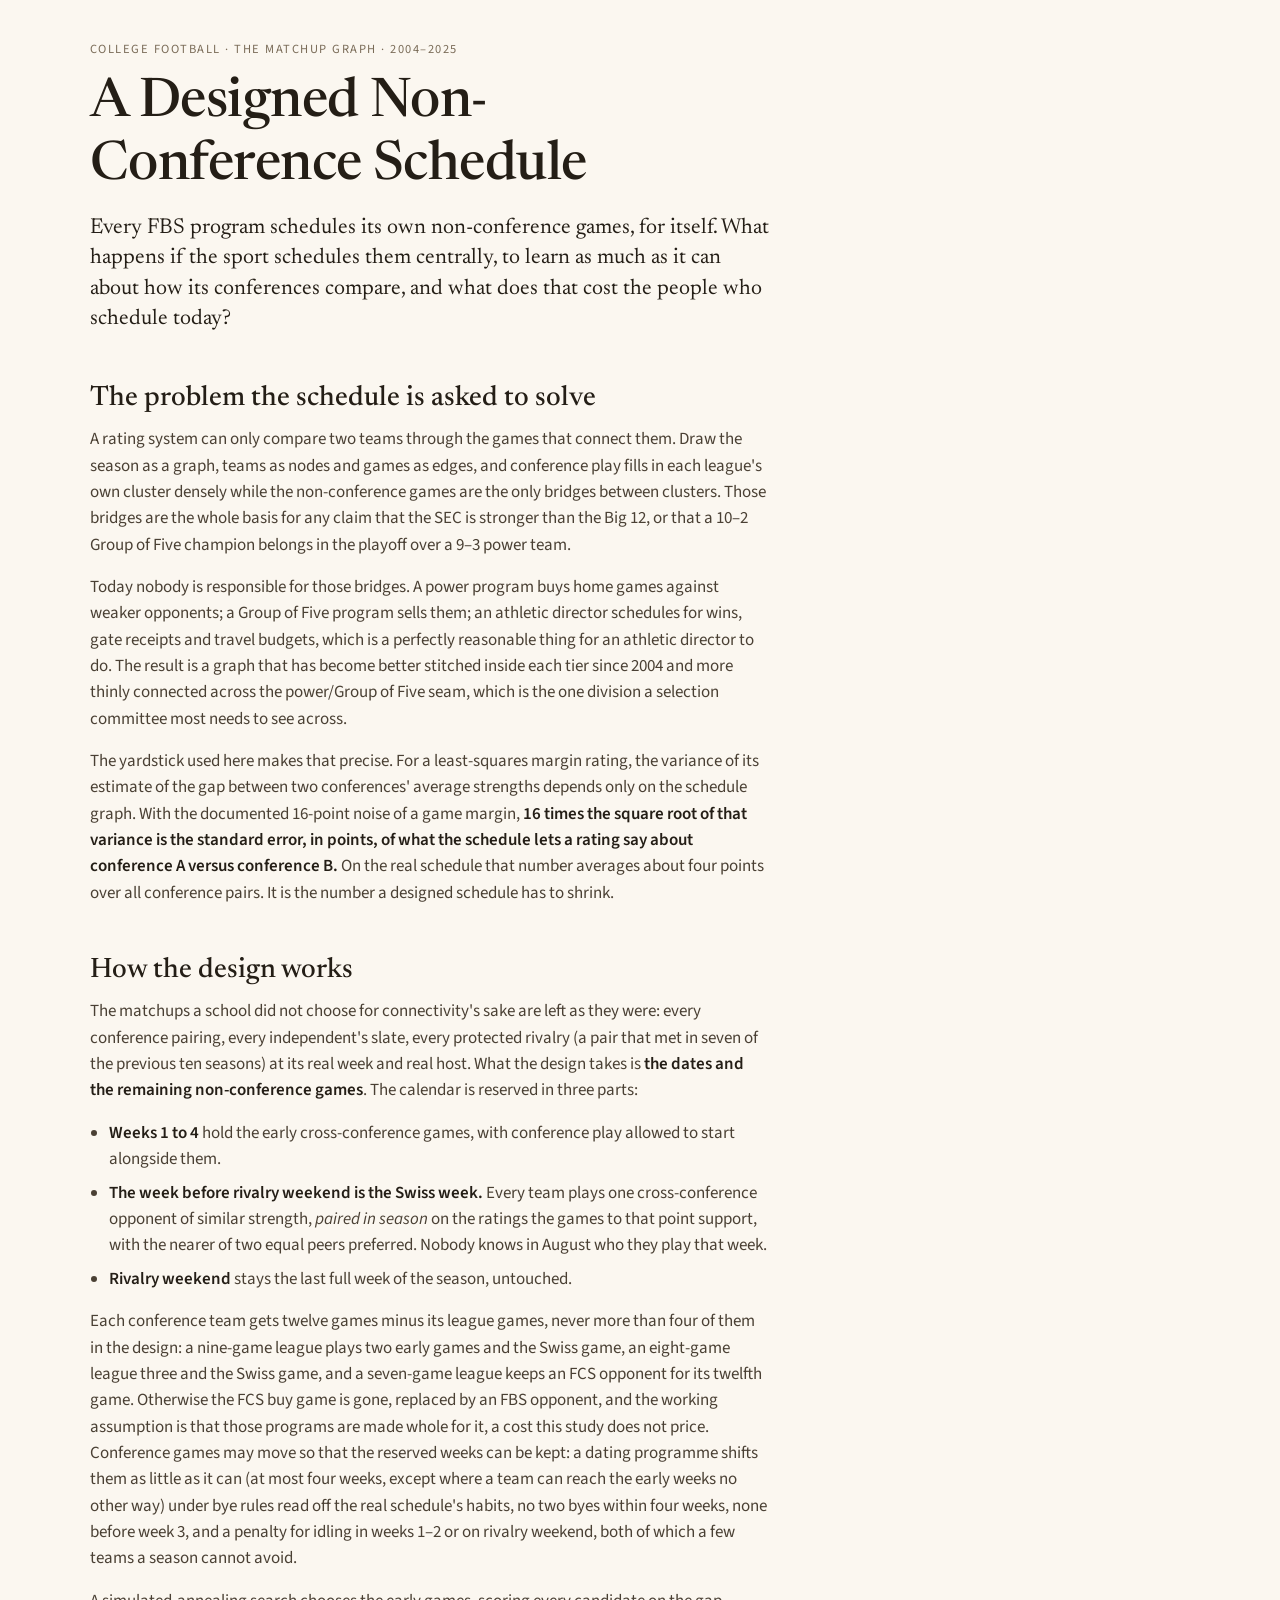
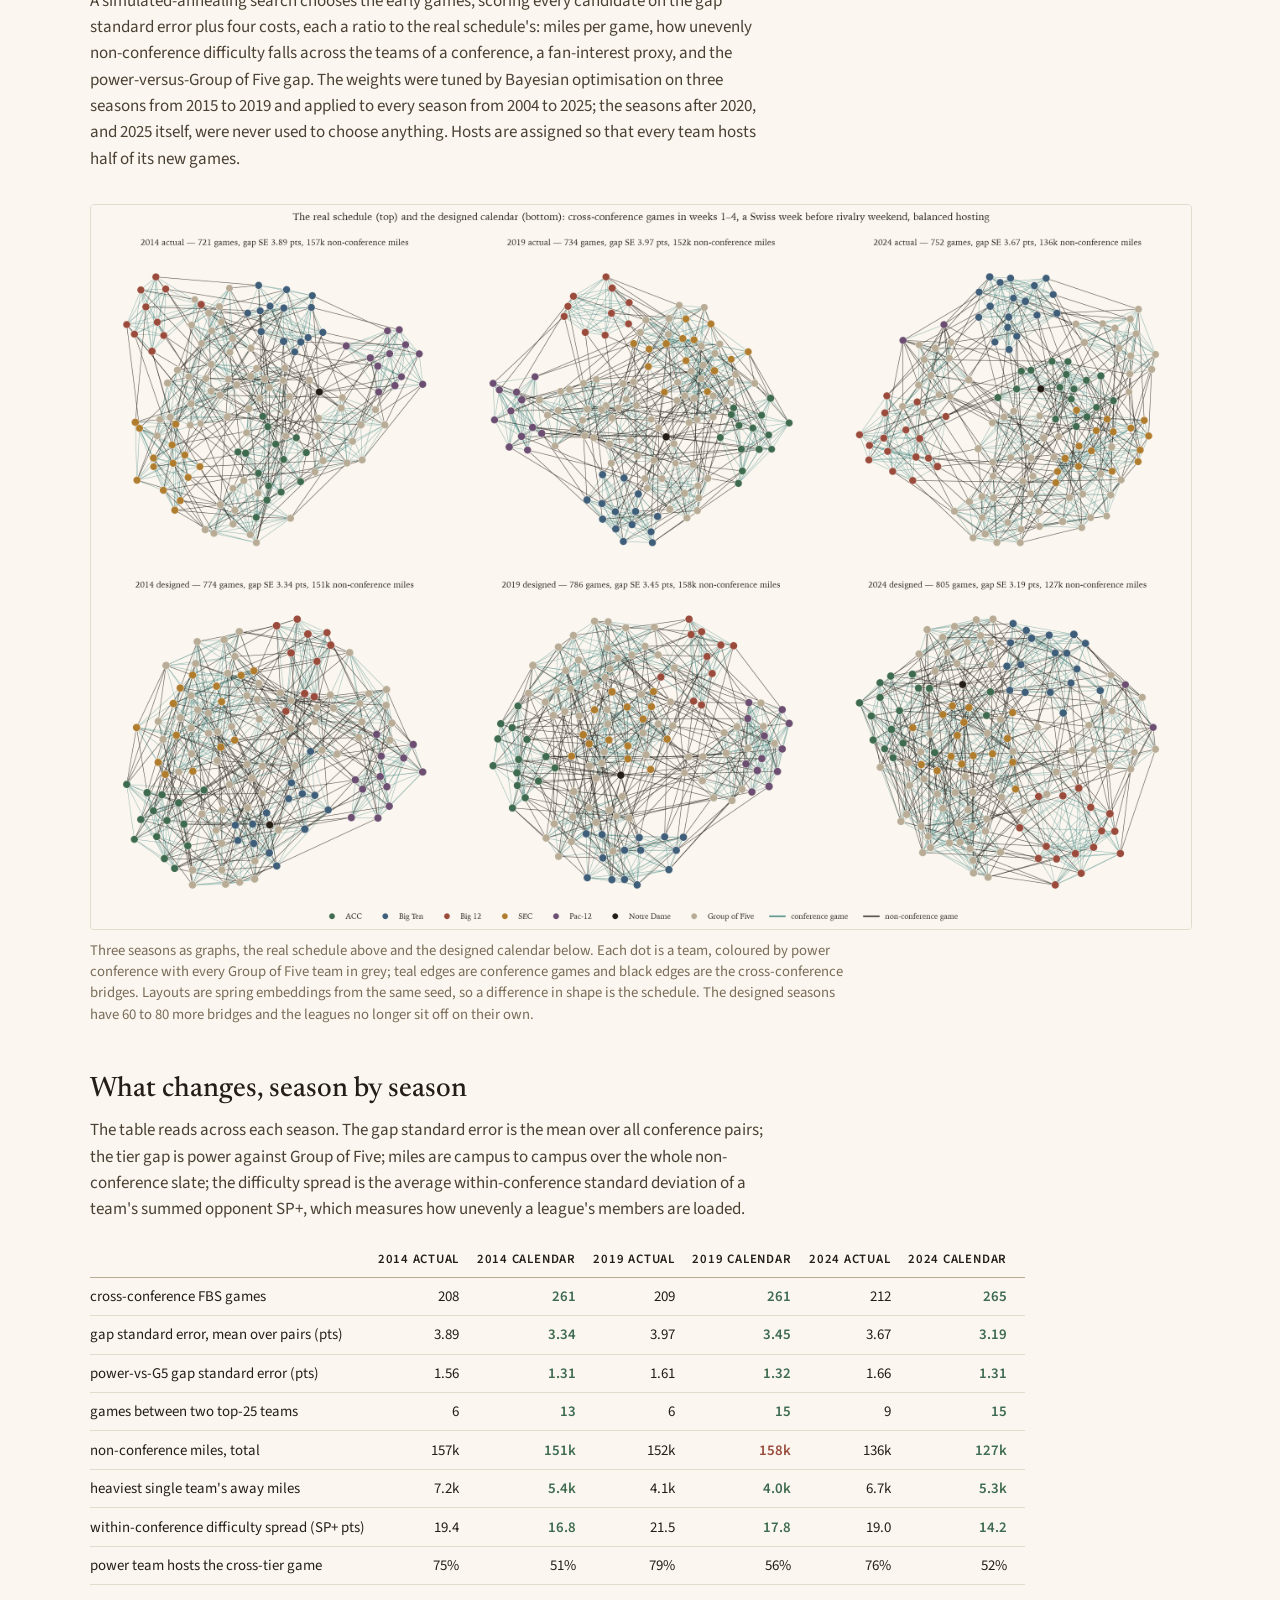
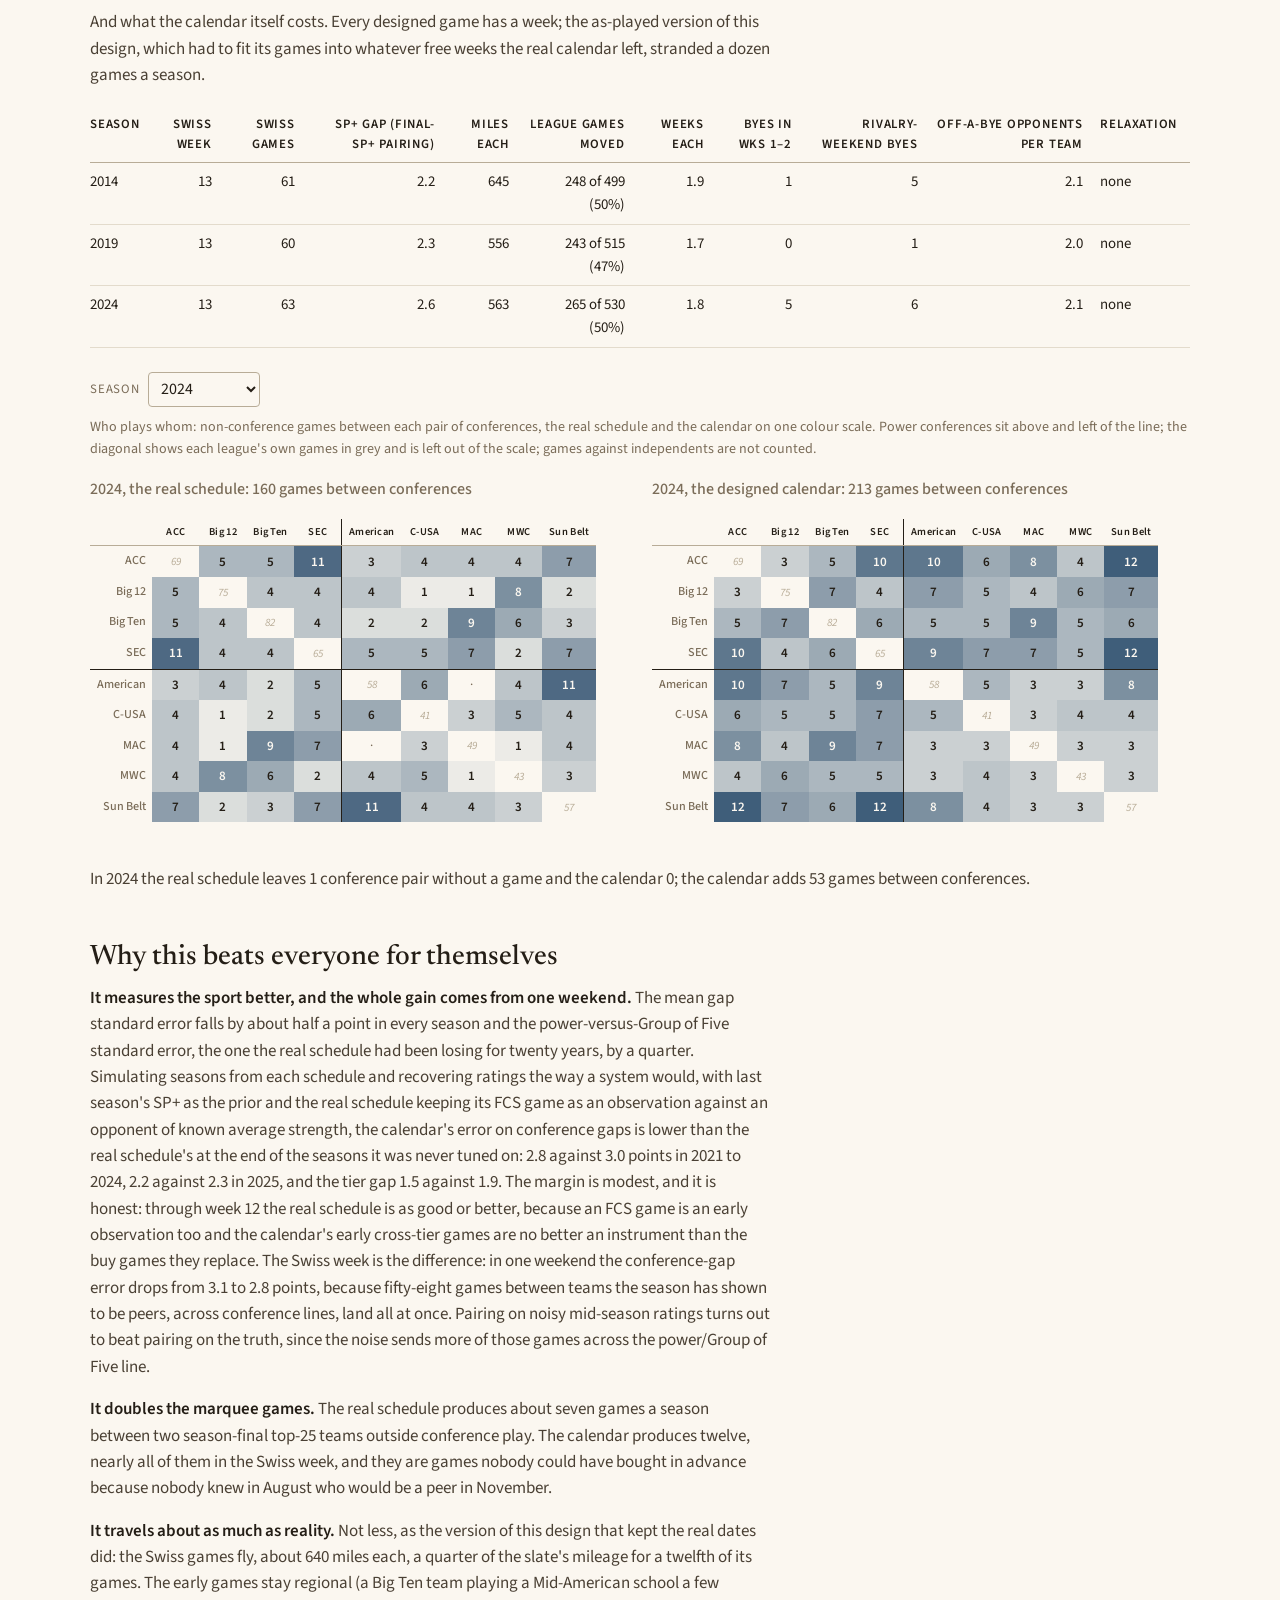
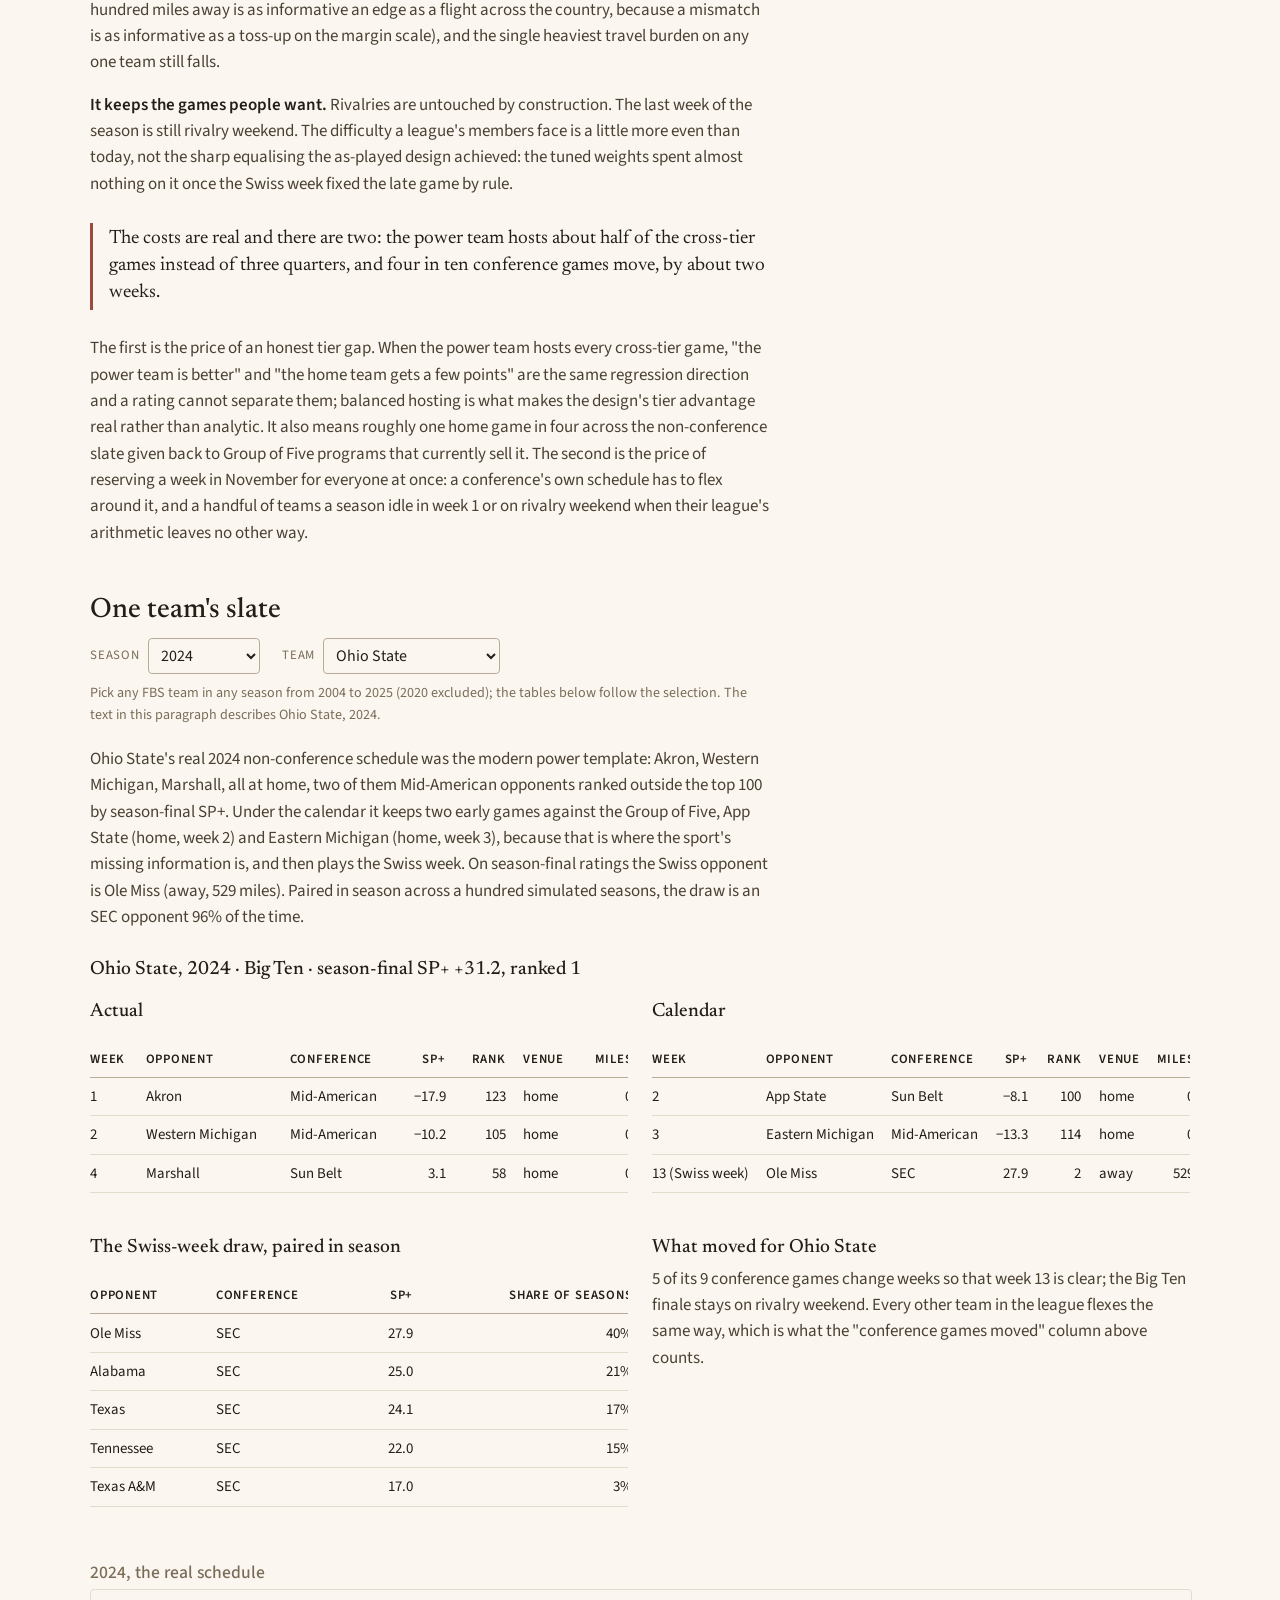
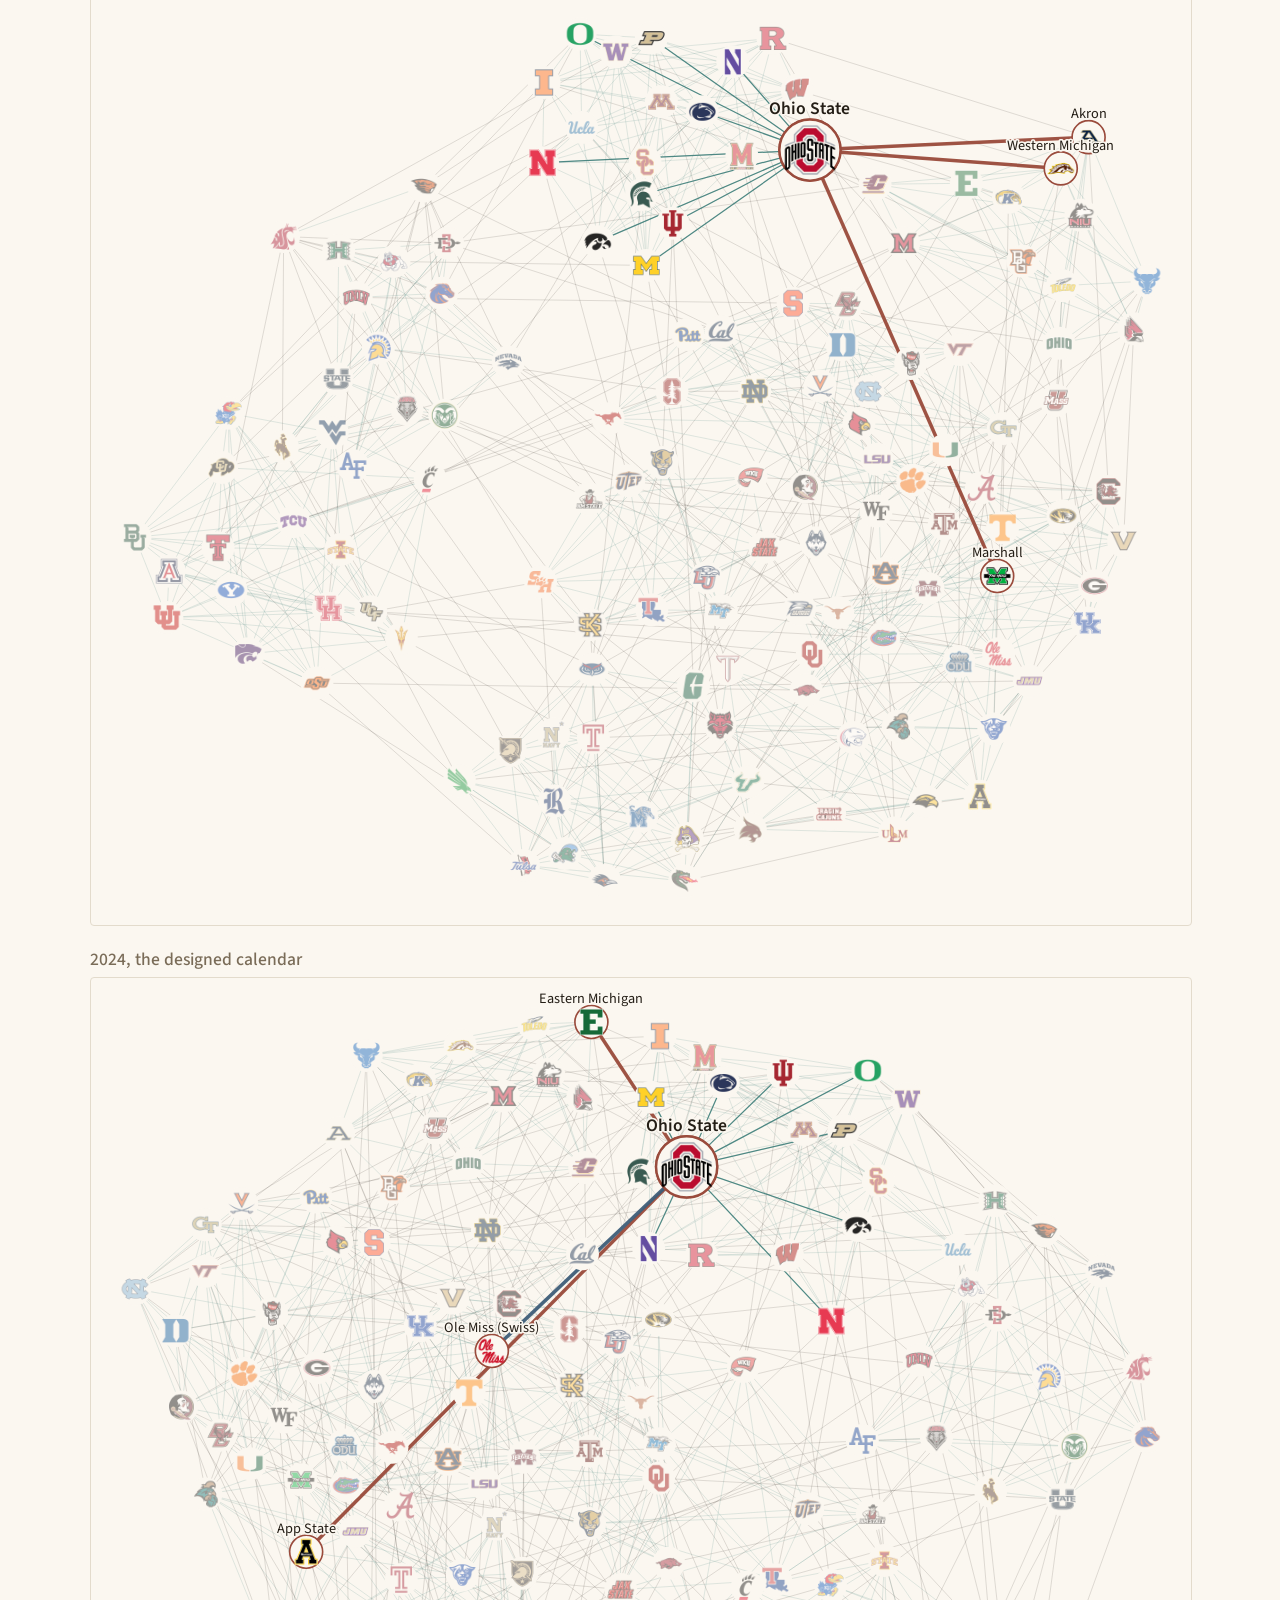
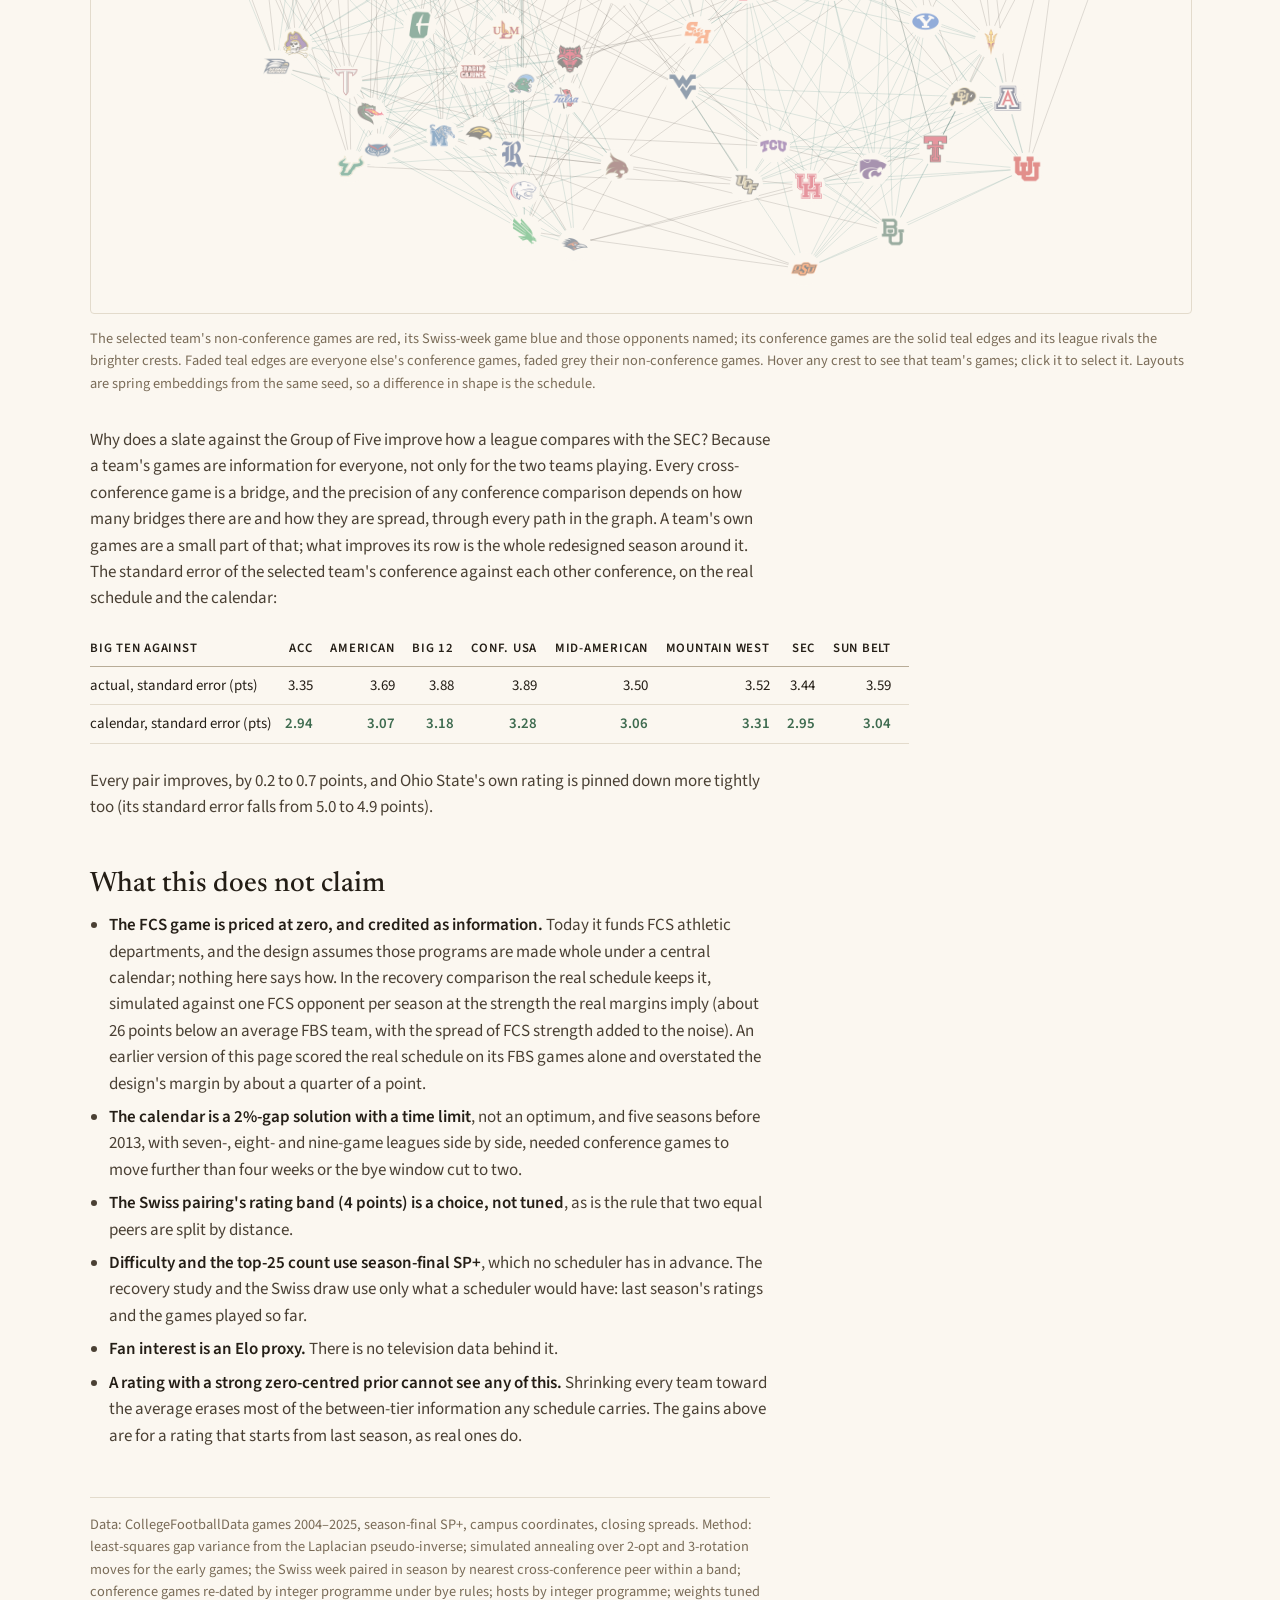
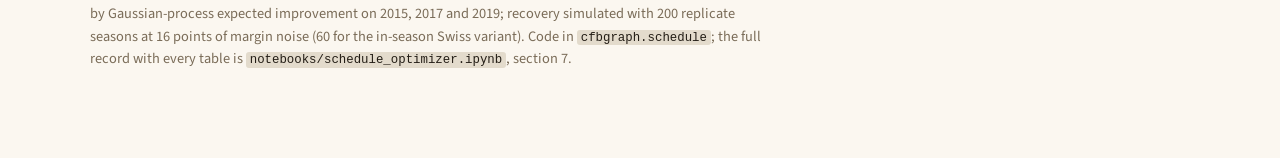
==== commit 29c39957: "Bear post: let table headers wrap in the wide tables Co-Authored-By: Claude Fable 5.1 <noreply@anthr" ====
--- a/index.html
+++ b/index.html
@@ -296,6 +296,132 @@
 .picker label { color: var(--muted); font-size: 0.8rem; letter-spacing: 0.06em; text-transform: uppercase; display: flex; gap: 0.5rem; align-items: center; }
 .picker select { font: inherit; font-family: var(--sans); font-size: 1rem; text-transform: none; letter-spacing: 0; color: var(--fg); background: var(--bg); border: 1px solid var(--rule); border-radius: 4px; padding: 0.3rem 0.5rem; min-width: 7rem; }
 .picker .hint { flex-basis: 100%; color: var(--muted); font-size: 0.88rem; }
+.pairs { margin: 1.5rem 0 2rem; }
+.pairs .pair h3 { font-size: 1rem; margin-top: 0; color: var(--muted); font-family: var(--sans); font-weight: 500; }
+.pairs table.heat { border-collapse: collapse; min-width: 0; font-size: 0.82rem; font-variant-numeric: tabular-nums; }
+.pairs table.heat th, .pairs table.heat td { padding: 0.32rem 0.42rem; text-align: center; border-bottom: none; vertical-align: middle; }
+.pairs table.heat thead th { font-size: 0.66rem; letter-spacing: 0.03em; text-transform: none; border-bottom: 1px solid var(--rule); white-space: nowrap; }
+.pairs table.heat tbody th { text-align: right; font-weight: 500; font-size: 0.76rem; text-transform: none; letter-spacing: 0; color: var(--muted); white-space: nowrap; }
+.pairs td.heat { font-weight: 600; color: var(--fg); min-width: 2.1rem; }
+.pairs td.heat.hot { color: #FBF7F0; }
+.pairs td.zero { color: var(--muted); font-weight: 400; }
+.pairs td.diag { color: var(--rule); font-style: italic; font-size: 0.7rem; }
+.pairs .seam-r { border-right: 1.5px solid var(--fg); }
+.pairs .seam-b { border-bottom: 1.5px solid var(--fg) !important; }
+.pairs .legend { margin-top: 0.2rem; }
+.graphs { position: relative; margin: 2rem 0; }
+.graphs .panel { margin-bottom: 1.5rem; }
+.graphs h3 { margin: 0 0 0.4rem; font-size: 1.1rem; color: var(--muted); font-family: var(--sans); font-weight: 500; }
+.graphs svg { display: block; width: 100%; height: auto; background: var(--figure-bg); border: 1px solid var(--grid); border-radius: 4px; }
+.graphs line.same { stroke: #3F7F7A; stroke-width: 0.8; stroke-opacity: 0.35; }
+.graphs line.bridge { stroke: #241E16; stroke-width: 0.9; stroke-opacity: 0.45; }
+.graphs svg.featured line.bridge { stroke-opacity: 0.14; }
+.graphs svg.featured line.same { stroke-opacity: 0.18; }
+.graphs line.hot { stroke: #9A4B3C; stroke-width: 3.2; stroke-opacity: 0.95; }
+.graphs line.hot.swiss { stroke: #3F5E7A; }
+.graphs line.hot.league { stroke: #3F7F7A; stroke-width: 1.1; stroke-opacity: 0.9; }
+.graphs svg.featured .node.mate image, .graphs svg.featured .node.mate .dot { opacity: 0.85; }
+.graphs .node { cursor: pointer; }
+.graphs .node .halo { fill: #FBF7F0; stroke: none; }
+.graphs .node .dot { fill: #B8AC97; }
+.graphs svg.featured .node image, .graphs svg.featured .node .dot { opacity: 0.42; }
+.graphs svg.featured .node.sel image, .graphs svg.featured .node.sel .dot, .graphs svg.featured .node.opp image, .graphs svg.featured .node.opp .dot { opacity: 1; }
+.graphs .labels { pointer-events: none; }
+.graphs .halo-big { fill: #FBF7F0; stroke: #9A4B3C; stroke-width: 2; }
+.graphs svg.featured .node.sel image, .graphs svg.featured .node.sel .dot { opacity: 1; }
+.graphs .node.opp .halo { stroke: #9A4B3C; stroke-width: 1.5; }
+.graphs text.label { font-family: var(--sans); font-size: 13px; fill: #241E16; text-anchor: middle; paint-order: stroke; stroke: #FBF7F0; stroke-width: 3px; stroke-linejoin: round; pointer-events: none; }
+.graphs text.label.me { font-size: 16px; font-weight: 600; }
+.graphs .tip { position: absolute; display: none; pointer-events: none; background: var(--fg); color: var(--bg); font-size: 0.85rem; padding: 0.3rem 0.55rem; border-radius: 4px; white-space: nowrap; z-index: 2; }
+.graphs .legend { font-size: 0.9rem; color: var(--muted); margin-top: -0.6rem; }
+.picker { display: flex; flex-wrap: wrap; gap: 0.6rem 1.4rem; align-items: center; margin: 0.6rem 0 1.2rem; font-size: 0.95rem; }
+.picker label { color: var(--muted); font-size: 0.8rem; letter-spacing: 0.06em; text-transform: uppercase; display: flex; gap: 0.5rem; align-items: center; }
+.picker select { font: inherit; font-family: var(--sans); font-size: 1rem; text-transform: none; letter-spacing: 0; color: var(--fg); background: var(--bg); border: 1px solid var(--rule); border-radius: 4px; padding: 0.3rem 0.5rem; min-width: 7rem; }
+.picker .hint { flex-basis: 100%; color: var(--muted); font-size: 0.88rem; }
+.pairs { margin: 1.5rem 0 2rem; }
+.pairs .pair h3 { font-size: 1rem; margin-top: 0; color: var(--muted); font-family: var(--sans); font-weight: 500; }
+.pairs table.heat { border-collapse: collapse; min-width: 0; font-size: 0.82rem; font-variant-numeric: tabular-nums; }
+.pairs table.heat th, .pairs table.heat td { padding: 0.32rem 0.42rem; text-align: center; border-bottom: none; vertical-align: middle; }
+.pairs table.heat thead th { font-size: 0.66rem; letter-spacing: 0.03em; text-transform: none; border-bottom: 1px solid var(--rule); white-space: nowrap; }
+.pairs table.heat tbody th { text-align: right; font-weight: 500; font-size: 0.76rem; text-transform: none; letter-spacing: 0; color: var(--muted); white-space: nowrap; }
+.pairs td.heat { font-weight: 600; color: var(--fg); min-width: 2.1rem; }
+.pairs td.heat.hot { color: #FBF7F0; }
+.pairs td.zero { color: var(--muted); font-weight: 400; }
+.pairs td.diag { color: var(--rule); font-style: italic; font-size: 0.7rem; }
+.pairs .seam-r { border-right: 1.5px solid var(--fg); }
+.pairs .seam-b { border-bottom: 1.5px solid var(--fg) !important; }
+.pairs .legend { margin-top: 0.2rem; }
+.graphs { position: relative; margin: 2rem 0; }
+.graphs .panel { margin-bottom: 1.5rem; }
+.graphs h3 { margin: 0 0 0.4rem; font-size: 1.1rem; color: var(--muted); font-family: var(--sans); font-weight: 500; }
+.graphs svg { display: block; width: 100%; height: auto; background: var(--figure-bg); border: 1px solid var(--grid); border-radius: 4px; }
+.graphs line.same { stroke: #3F7F7A; stroke-width: 0.8; stroke-opacity: 0.35; }
+.graphs line.bridge { stroke: #241E16; stroke-width: 0.9; stroke-opacity: 0.45; }
+.graphs svg.featured line.bridge { stroke-opacity: 0.14; }
+.graphs svg.featured line.same { stroke-opacity: 0.18; }
+.graphs line.hot { stroke: #9A4B3C; stroke-width: 3.2; stroke-opacity: 0.95; }
+.graphs line.hot.swiss { stroke: #3F5E7A; }
+.graphs line.hot.league { stroke: #3F7F7A; stroke-width: 1.1; stroke-opacity: 0.9; }
+.graphs svg.featured .node.mate image, .graphs svg.featured .node.mate .dot { opacity: 0.85; }
+.graphs .node { cursor: pointer; }
+.graphs .node .halo { fill: #FBF7F0; stroke: none; }
+.graphs .node .dot { fill: #B8AC97; }
+.graphs svg.featured .node image, .graphs svg.featured .node .dot { opacity: 0.42; }
+.graphs svg.featured .node.sel image, .graphs svg.featured .node.sel .dot, .graphs svg.featured .node.opp image, .graphs svg.featured .node.opp .dot { opacity: 1; }
+.graphs .labels { pointer-events: none; }
+.graphs .halo-big { fill: #FBF7F0; stroke: #9A4B3C; stroke-width: 2; }
+.graphs svg.featured .node.sel image, .graphs svg.featured .node.sel .dot { opacity: 1; }
+.graphs .node.opp .halo { stroke: #9A4B3C; stroke-width: 1.5; }
+.graphs text.label { font-family: var(--sans); font-size: 13px; fill: #241E16; text-anchor: middle; paint-order: stroke; stroke: #FBF7F0; stroke-width: 3px; stroke-linejoin: round; pointer-events: none; }
+.graphs text.label.me { font-size: 16px; font-weight: 600; }
+.graphs .tip { position: absolute; display: none; pointer-events: none; background: var(--fg); color: var(--bg); font-size: 0.85rem; padding: 0.3rem 0.55rem; border-radius: 4px; white-space: nowrap; z-index: 2; }
+.graphs .legend { font-size: 0.9rem; color: var(--muted); margin-top: -0.6rem; }
+.picker { display: flex; flex-wrap: wrap; gap: 0.6rem 1.4rem; align-items: center; margin: 0.6rem 0 1.2rem; font-size: 0.95rem; }
+.picker label { color: var(--muted); font-size: 0.8rem; letter-spacing: 0.06em; text-transform: uppercase; display: flex; gap: 0.5rem; align-items: center; }
+.picker select { font: inherit; font-family: var(--sans); font-size: 1rem; text-transform: none; letter-spacing: 0; color: var(--fg); background: var(--bg); border: 1px solid var(--rule); border-radius: 4px; padding: 0.3rem 0.5rem; min-width: 7rem; }
+.picker .hint { flex-basis: 100%; color: var(--muted); font-size: 0.88rem; }
+.pairs { margin: 1.5rem 0 2rem; }
+.pairs .pair h3 { font-size: 1rem; margin-top: 0; color: var(--muted); font-family: var(--sans); font-weight: 500; }
+.pairs table.heat { border-collapse: collapse; min-width: 0; font-size: 0.82rem; font-variant-numeric: tabular-nums; }
+.pairs table.heat th, .pairs table.heat td { padding: 0.32rem 0.42rem; text-align: center; border-bottom: none; vertical-align: middle; }
+.pairs table.heat thead th { font-size: 0.66rem; letter-spacing: 0.03em; text-transform: none; border-bottom: 1px solid var(--rule); white-space: nowrap; }
+.pairs table.heat tbody th { text-align: right; font-weight: 500; font-size: 0.76rem; text-transform: none; letter-spacing: 0; color: var(--muted); white-space: nowrap; }
+.pairs td.heat { font-weight: 600; color: var(--fg); min-width: 2.1rem; }
+.pairs td.heat.hot { color: #FBF7F0; }
+.pairs td.zero { color: var(--muted); font-weight: 400; }
+.pairs td.diag { color: var(--rule); font-style: italic; font-size: 0.7rem; }
+.pairs .seam-r { border-right: 1.5px solid var(--fg); }
+.pairs .seam-b { border-bottom: 1.5px solid var(--fg) !important; }
+.pairs .legend { margin-top: 0.2rem; }
+.graphs { position: relative; margin: 2rem 0; }
+.graphs .panel { margin-bottom: 1.5rem; }
+.graphs h3 { margin: 0 0 0.4rem; font-size: 1.1rem; color: var(--muted); font-family: var(--sans); font-weight: 500; }
+.graphs svg { display: block; width: 100%; height: auto; background: var(--figure-bg); border: 1px solid var(--grid); border-radius: 4px; }
+.graphs line.same { stroke: #3F7F7A; stroke-width: 0.8; stroke-opacity: 0.35; }
+.graphs line.bridge { stroke: #241E16; stroke-width: 0.9; stroke-opacity: 0.45; }
+.graphs svg.featured line.bridge { stroke-opacity: 0.14; }
+.graphs svg.featured line.same { stroke-opacity: 0.18; }
+.graphs line.hot { stroke: #9A4B3C; stroke-width: 3.2; stroke-opacity: 0.95; }
+.graphs line.hot.swiss { stroke: #3F5E7A; }
+.graphs line.hot.league { stroke: #3F7F7A; stroke-width: 1.1; stroke-opacity: 0.9; }
+.graphs svg.featured .node.mate image, .graphs svg.featured .node.mate .dot { opacity: 0.85; }
+.graphs .node { cursor: pointer; }
+.graphs .node .halo { fill: #FBF7F0; stroke: none; }
+.graphs .node .dot { fill: #B8AC97; }
+.graphs svg.featured .node image, .graphs svg.featured .node .dot { opacity: 0.42; }
+.graphs svg.featured .node.sel image, .graphs svg.featured .node.sel .dot, .graphs svg.featured .node.opp image, .graphs svg.featured .node.opp .dot { opacity: 1; }
+.graphs .labels { pointer-events: none; }
+.graphs .halo-big { fill: #FBF7F0; stroke: #9A4B3C; stroke-width: 2; }
+.graphs svg.featured .node.sel image, .graphs svg.featured .node.sel .dot { opacity: 1; }
+.graphs .node.opp .halo { stroke: #9A4B3C; stroke-width: 1.5; }
+.graphs text.label { font-family: var(--sans); font-size: 13px; fill: #241E16; text-anchor: middle; paint-order: stroke; stroke: #FBF7F0; stroke-width: 3px; stroke-linejoin: round; pointer-events: none; }
+.graphs text.label.me { font-size: 16px; font-weight: 600; }
+.graphs .tip { position: absolute; display: none; pointer-events: none; background: var(--fg); color: var(--bg); font-size: 0.85rem; padding: 0.3rem 0.55rem; border-radius: 4px; white-space: nowrap; z-index: 2; }
+.graphs .legend { font-size: 0.9rem; color: var(--muted); margin-top: -0.6rem; }
+.picker { display: flex; flex-wrap: wrap; gap: 0.6rem 1.4rem; align-items: center; margin: 0.6rem 0 1.2rem; font-size: 0.95rem; }
+.picker label { color: var(--muted); font-size: 0.8rem; letter-spacing: 0.06em; text-transform: uppercase; display: flex; gap: 0.5rem; align-items: center; }
+.picker select { font: inherit; font-family: var(--sans); font-size: 1rem; text-transform: none; letter-spacing: 0; color: var(--fg); background: var(--bg); border: 1px solid var(--rule); border-radius: 4px; padding: 0.3rem 0.5rem; min-width: 7rem; }
+.picker .hint { flex-basis: 100%; color: var(--muted); font-size: 0.88rem; }
 </style>
 </head>
 <body>
@@ -322,7 +448,7 @@
     <p>A simulated-annealing search chooses the early games, scoring every candidate on the gap standard error plus four costs, each a ratio to the real schedule's: miles per game, how unevenly non-conference difficulty falls across the teams of a conference, a fan-interest proxy, and the power-versus-Group of Five gap. The weights were tuned by Bayesian optimisation on three seasons from 2015 to 2019 and applied to every season from 2004 to 2025; the seasons after 2020, and 2025 itself, were never used to choose anything. Hosts are assigned so that every team hosts half of its new games.</p>
   </div>
 
-  <figure>
+  <figure class="breakout">
     <img src="networks.png" alt="Six network diagrams: the real 2014, 2019 and 2024 schedules in the top row and the designed calendar below, teams coloured by conference, conference games in teal and non-conference games in black.">
     <figcaption>Three seasons as graphs, the real schedule above and the designed calendar below. Each dot is a team, coloured by power conference with every Group of Five team in grey; teal edges are conference games and black edges are the cross-conference bridges. Layouts are spring embeddings from the same seed, so a difference in shape is the schedule. The designed seasons have 60 to 80 more bridges and the leagues no longer sit off on their own.</figcaption>
   </figure>
@@ -331,7 +457,7 @@
     <h2>What changes, season by season</h2>
     <p>The table reads across each season. The gap standard error is the mean over all conference pairs; the tier gap is power against Group of Five; miles are campus to campus over the whole non-conference slate; the difficulty spread is the average within-conference standard deviation of a team's summed opponent SP+, which measures how unevenly a league's members are loaded.</p>
   </div>
-  <div class="tablewrap">
+  <div class="tablewrap breakout">
     <table>
       <thead><tr><th></th><th class="num">2014 actual</th><th class="num">2014 calendar</th><th class="num">2019 actual</th><th class="num">2019 calendar</th><th class="num">2024 actual</th><th class="num">2024 calendar</th></tr></thead>
       <tbody>
@@ -349,14 +475,14 @@
   <div class="col">
     <p>And what the calendar itself costs. Every designed game has a week; the as-played version of this design, which had to fit its games into whatever free weeks the real calendar left, stranded a dozen games a season.</p>
   </div>
-  <div class="tablewrap">
+  <div class="tablewrap breakout">
     <table>
-      <thead><tr><th>season</th><th class="num">Swiss week</th><th class="num">Swiss games</th><th class="num">SP+ gap, paired on final SP+</th><th class="num">miles each</th><th class="num">conference games moved</th><th class="num">weeks each</th><th class="num">byes in wks 1–2</th><th class="num">rivalry-weekend byes</th><th class="num">opponents off a bye, per team</th><th>relaxation</th></tr></thead>
+      <thead><tr><th>season</th><th class="num">Swiss week</th><th class="num">Swiss games</th><th class="num">SP+ gap (final-SP+ pairing)</th><th class="num">miles each</th><th class="num">league games moved</th><th class="num">weeks each</th><th class="num">byes in wks 1–2</th><th class="num">rivalry-weekend byes</th><th class="num">off-a-bye opponents per team</th><th>relaxation</th></tr></thead>
       <tbody><tr><td>2014</td><td class="num">13</td><td class="num">61</td><td class="num">2.2</td><td class="num">645</td><td class="num">248 of 499 (50%)</td><td class="num">1.9</td><td class="num">1</td><td class="num">5</td><td class="num">2.1</td><td>none</td></tr><tr><td>2019</td><td class="num">13</td><td class="num">60</td><td class="num">2.3</td><td class="num">556</td><td class="num">243 of 515 (47%)</td><td class="num">1.7</td><td class="num">0</td><td class="num">1</td><td class="num">2.0</td><td>none</td></tr><tr><td>2024</td><td class="num">13</td><td class="num">63</td><td class="num">2.6</td><td class="num">563</td><td class="num">265 of 530 (50%)</td><td class="num">1.8</td><td class="num">5</td><td class="num">6</td><td class="num">2.1</td><td>none</td></tr></tbody>
     </table>
   </div>
 
-  <div class="pairs" id="pairs">
+  <div class="pairs breakout" id="pairs">
     <div class="picker">
       <label>season <select id="sel-pairs-season"><option value="2025">2025</option><option value="2024" selected>2024</option><option value="2023">2023</option><option value="2022">2022</option><option value="2021">2021</option><option value="2019">2019</option><option value="2018">2018</option><option value="2017">2017</option><option value="2016">2016</option><option value="2015">2015</option><option value="2014">2014</option><option value="2013">2013</option><option value="2012">2012</option><option value="2011">2011</option><option value="2010">2010</option><option value="2009">2009</option><option value="2008">2008</option><option value="2007">2007</option><option value="2006">2006</option><option value="2005">2005</option><option value="2004">2004</option></select></label>
       <span class="hint">Who plays whom: non-conference games between each pair of conferences, the real schedule and the calendar on one colour scale. Power conferences sit above and left of the line; the diagonal shows each league's own games in grey and is left out of the scale; games against independents are not counted.</span>
@@ -387,7 +513,7 @@
     <h3 id="slate-title">Ohio State, 2024 · Big Ten · season-final SP+ +31.2</h3>
   </div>
 
-  <div class="pair">
+  <div class="pair breakout">
     <div>
       <h3>Actual</h3>
       <div class="tablewrap" id="slate-actual"><table>
@@ -403,7 +529,7 @@
       </table></div>
     </div>
   </div>
-  <div class="pair">
+  <div class="pair breakout">
     <div>
       <h3>The Swiss-week draw, paired in season</h3>
       <div class="tablewrap" id="draw-table"><table>
@@ -417,7 +543,7 @@
     </div>
   </div>
 
-  <div class="graphs" id="graphs">
+  <div class="graphs breakout" id="graphs">
     <div class="panel"><h3 id="graph-season-a">the real schedule</h3><svg id="svg-actual" viewBox="0 0 1000 850"></svg></div>
     <div class="panel"><h3 id="graph-season-k">the designed calendar</h3><svg id="svg-calendar" viewBox="0 0 1000 850"></svg></div>
     <div class="tip" id="graph-tip"></div>
@@ -427,7 +553,7 @@
   <div class="col">
     <p>Why does a slate against the Group of Five improve how a league compares with the SEC? Because a team's games are information for everyone, not only for the two teams playing. Every cross-conference game is a bridge, and the precision of any conference comparison depends on how many bridges there are and how they are spread, through every path in the graph. A team's own games are a small part of that; what improves its row is the whole redesigned season around it. The standard error of the selected team's conference against each other conference, on the real schedule and the calendar:</p>
   </div>
-  <div class="tablewrap" id="pair-table">
+  <div class="tablewrap breakout" id="pair-table">
     <table>
       <thead><tr><th>Big Ten against</th><th class="num">ACC</th><th class="num">SEC</th><th class="num">Big 12</th><th class="num">American</th><th class="num">Conf. USA</th><th class="num">Mid-American</th><th class="num">Mountain West</th><th class="num">Sun Belt</th></tr></thead>
       <tbody>
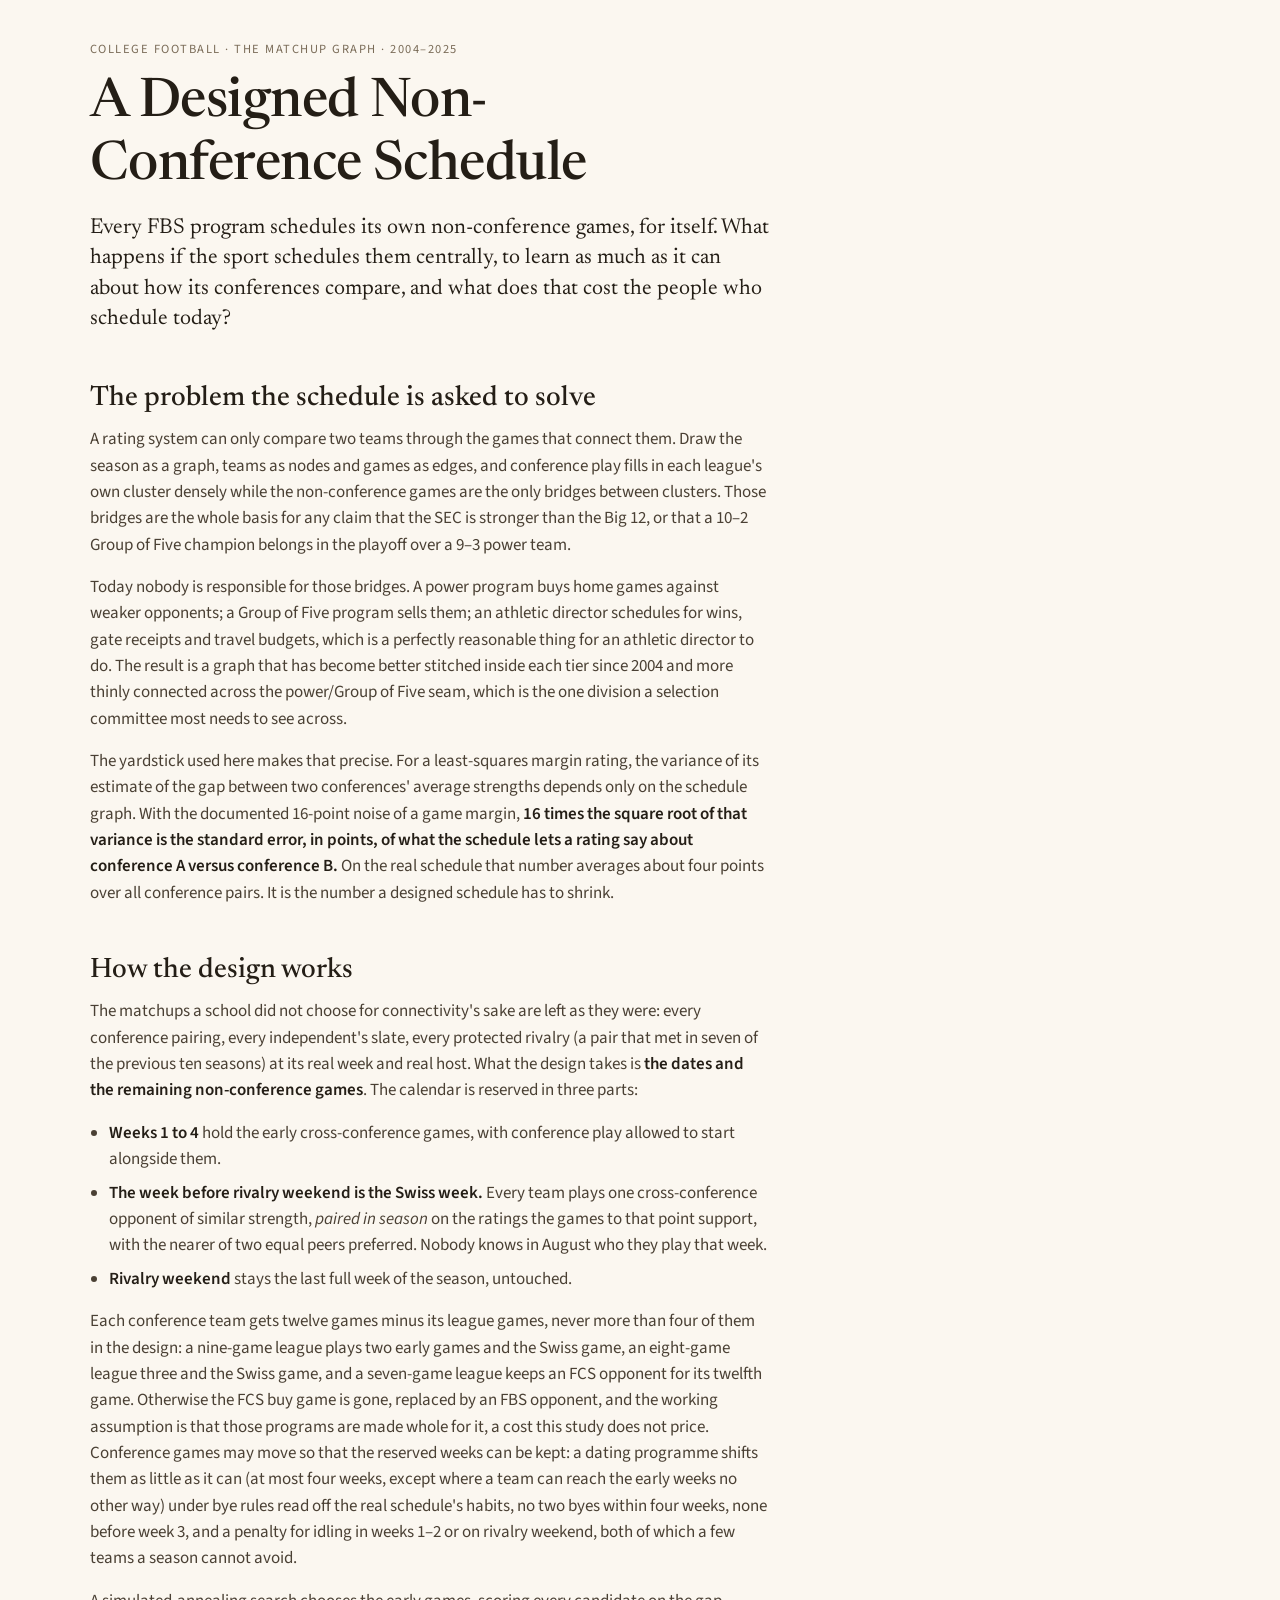
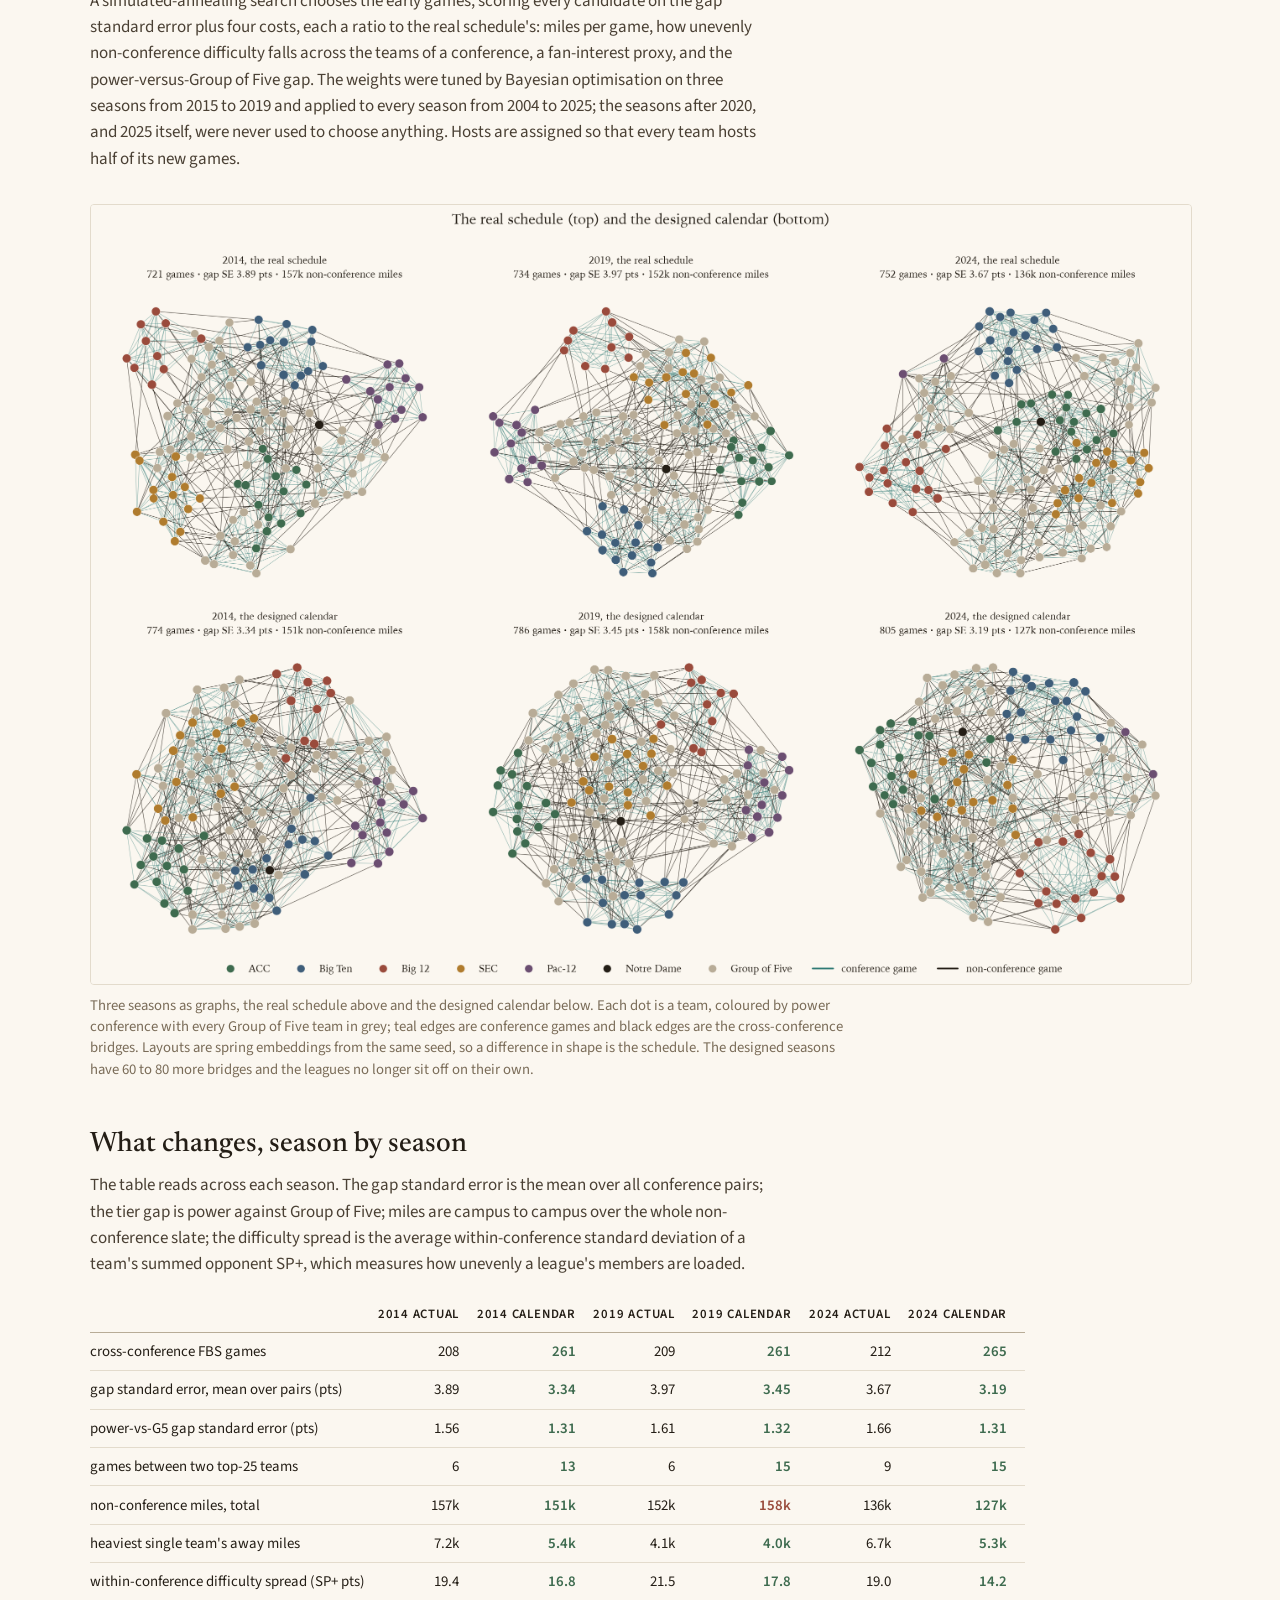
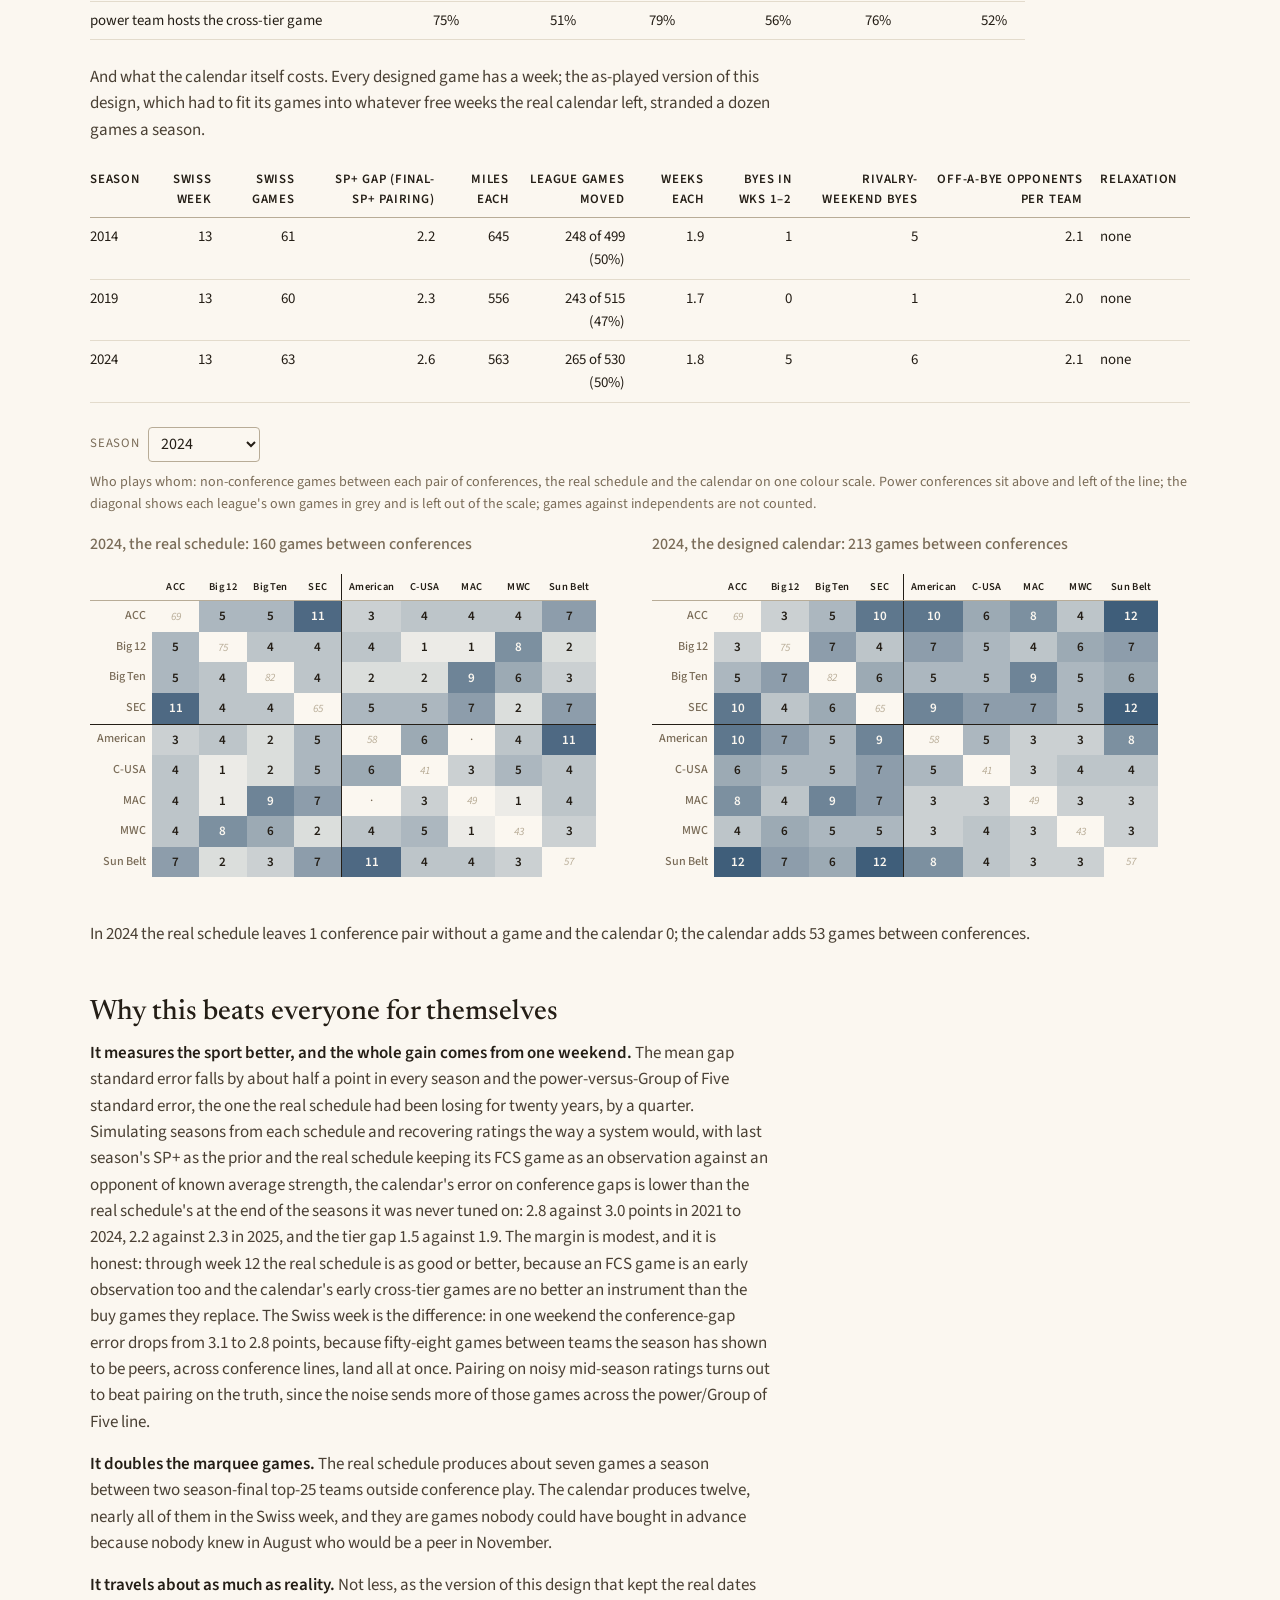
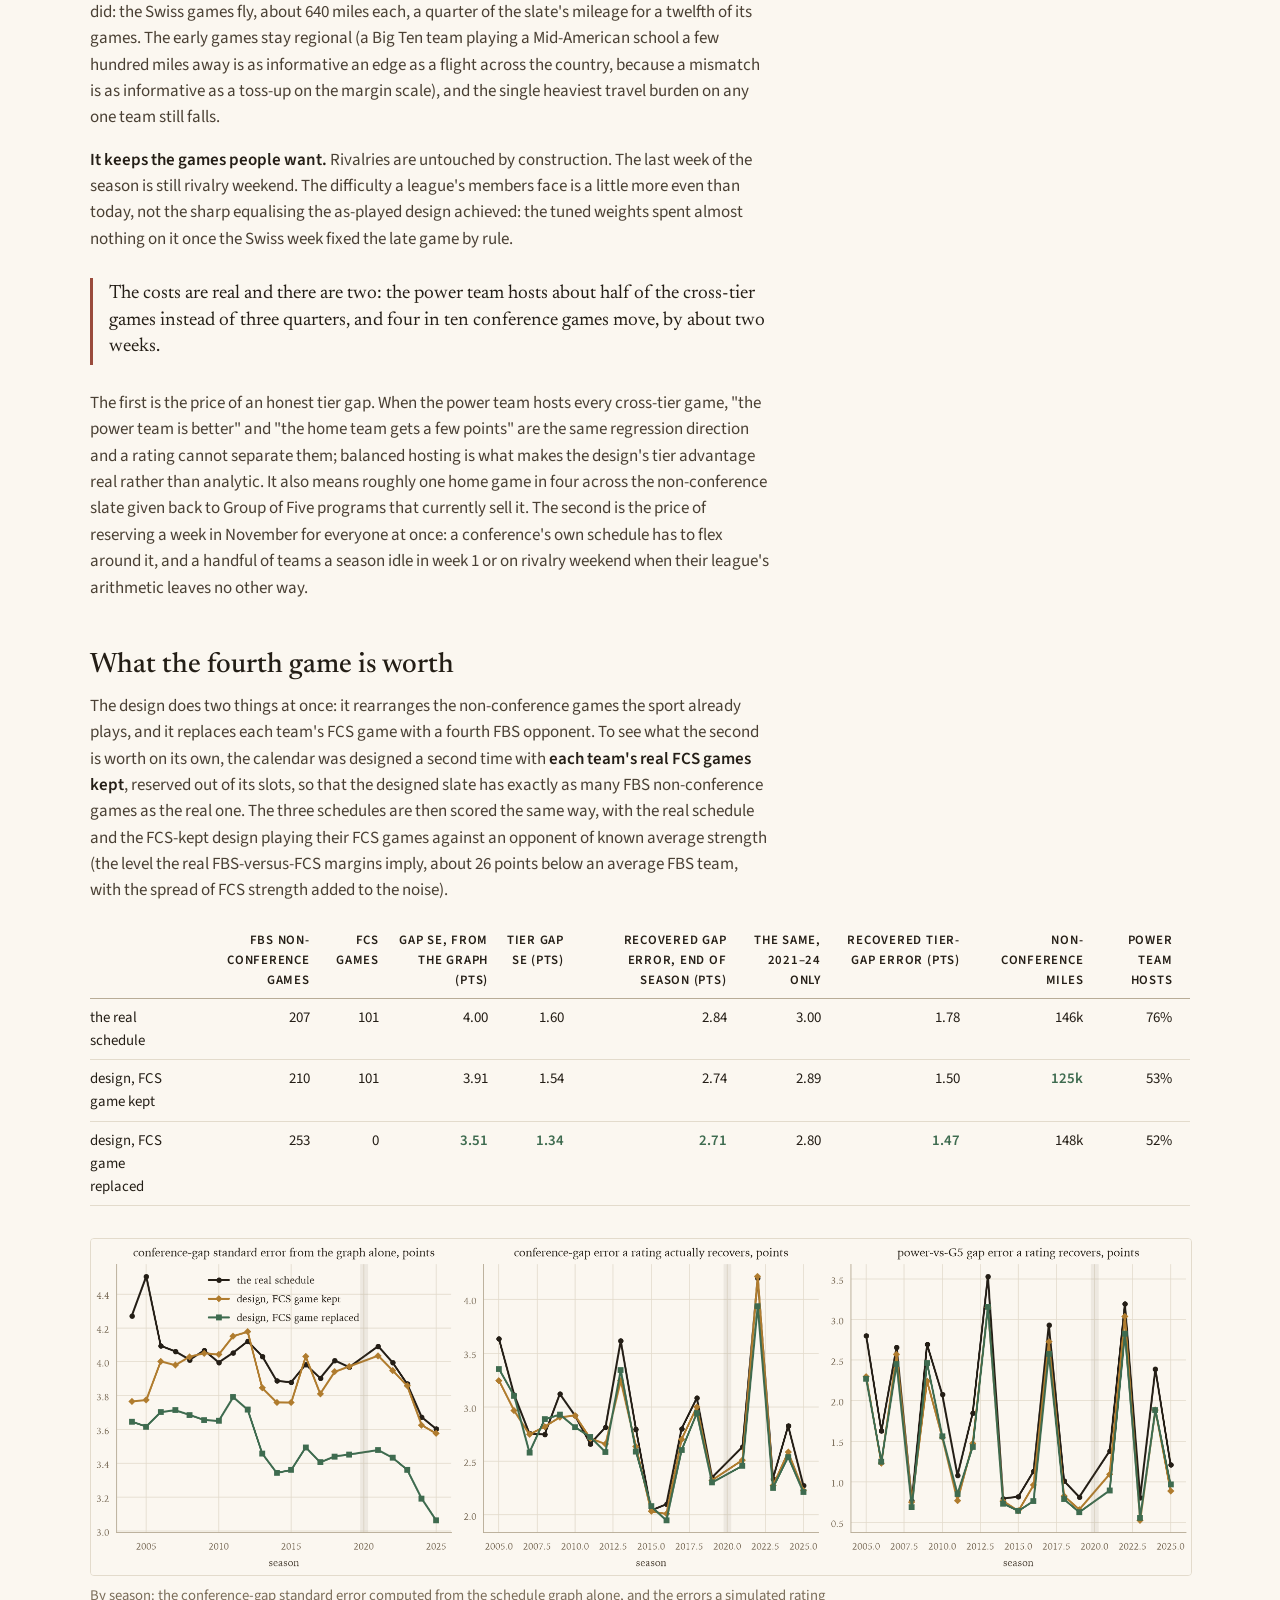
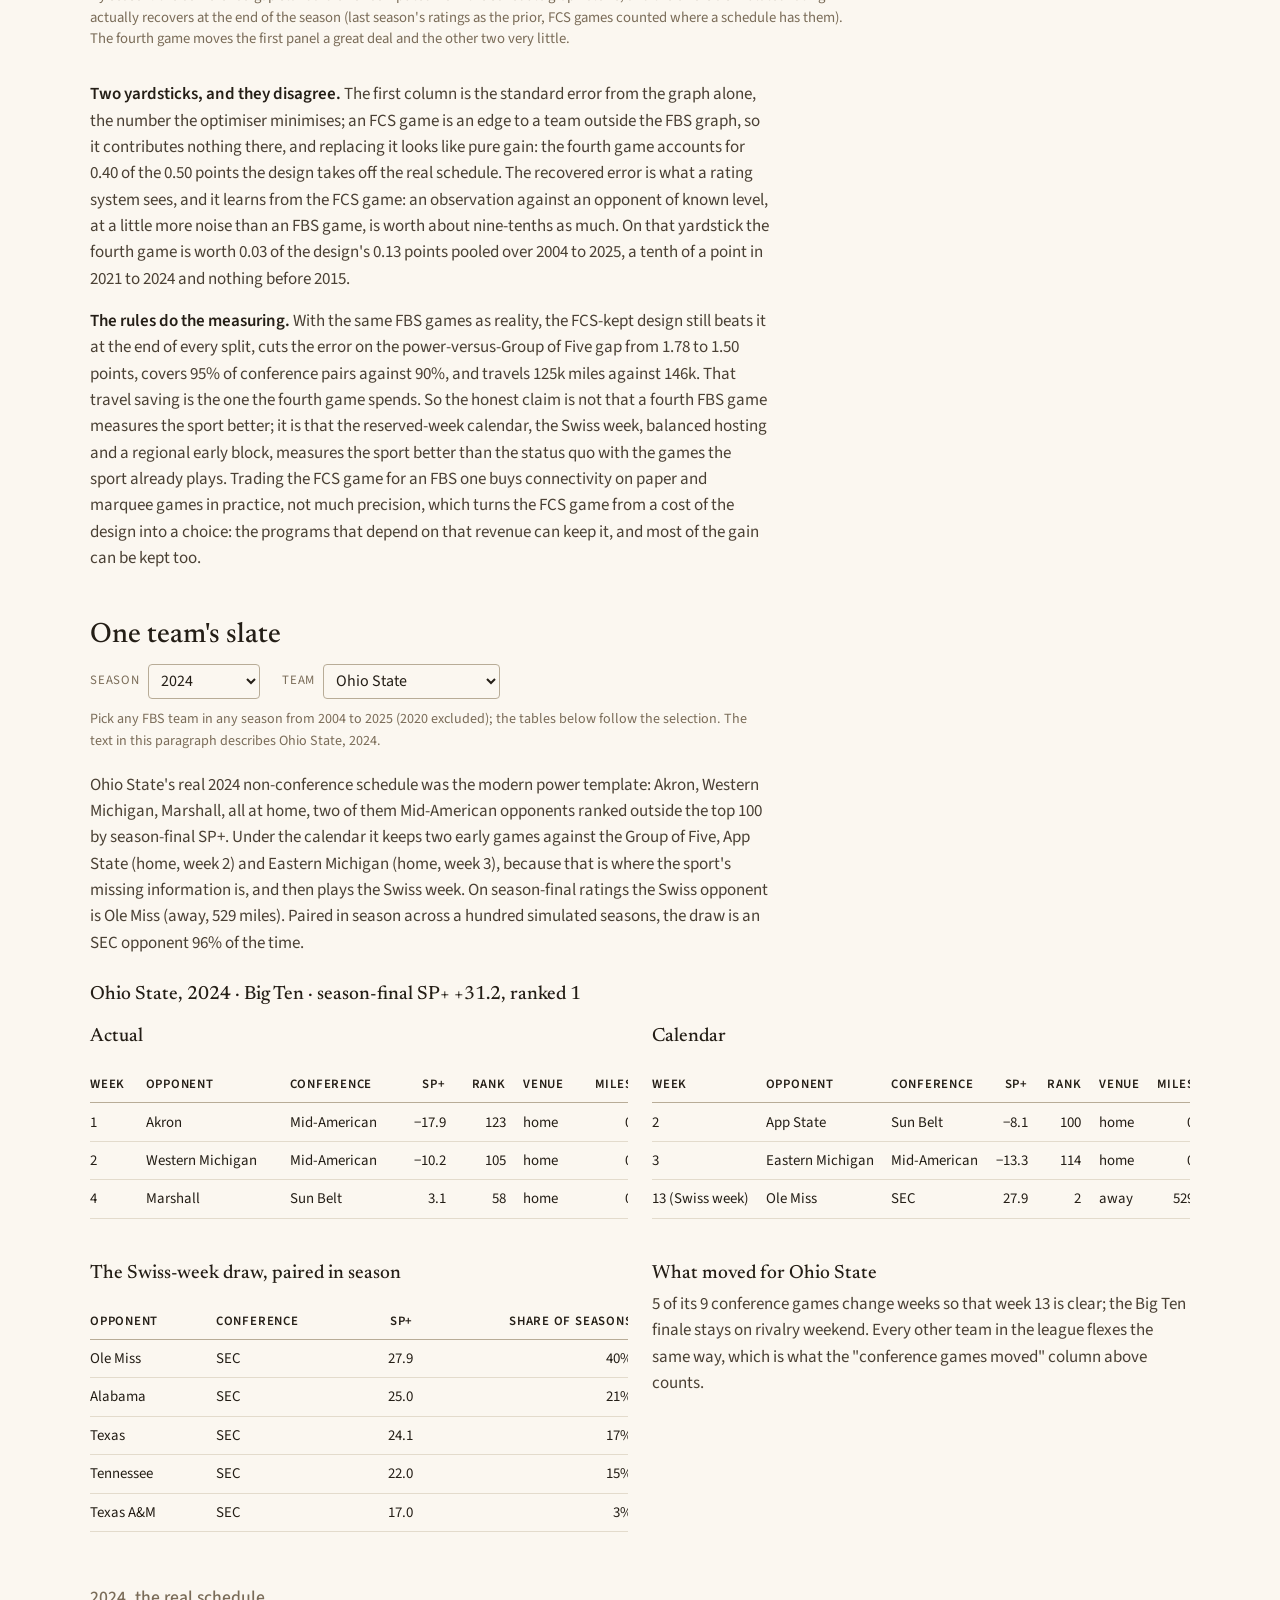
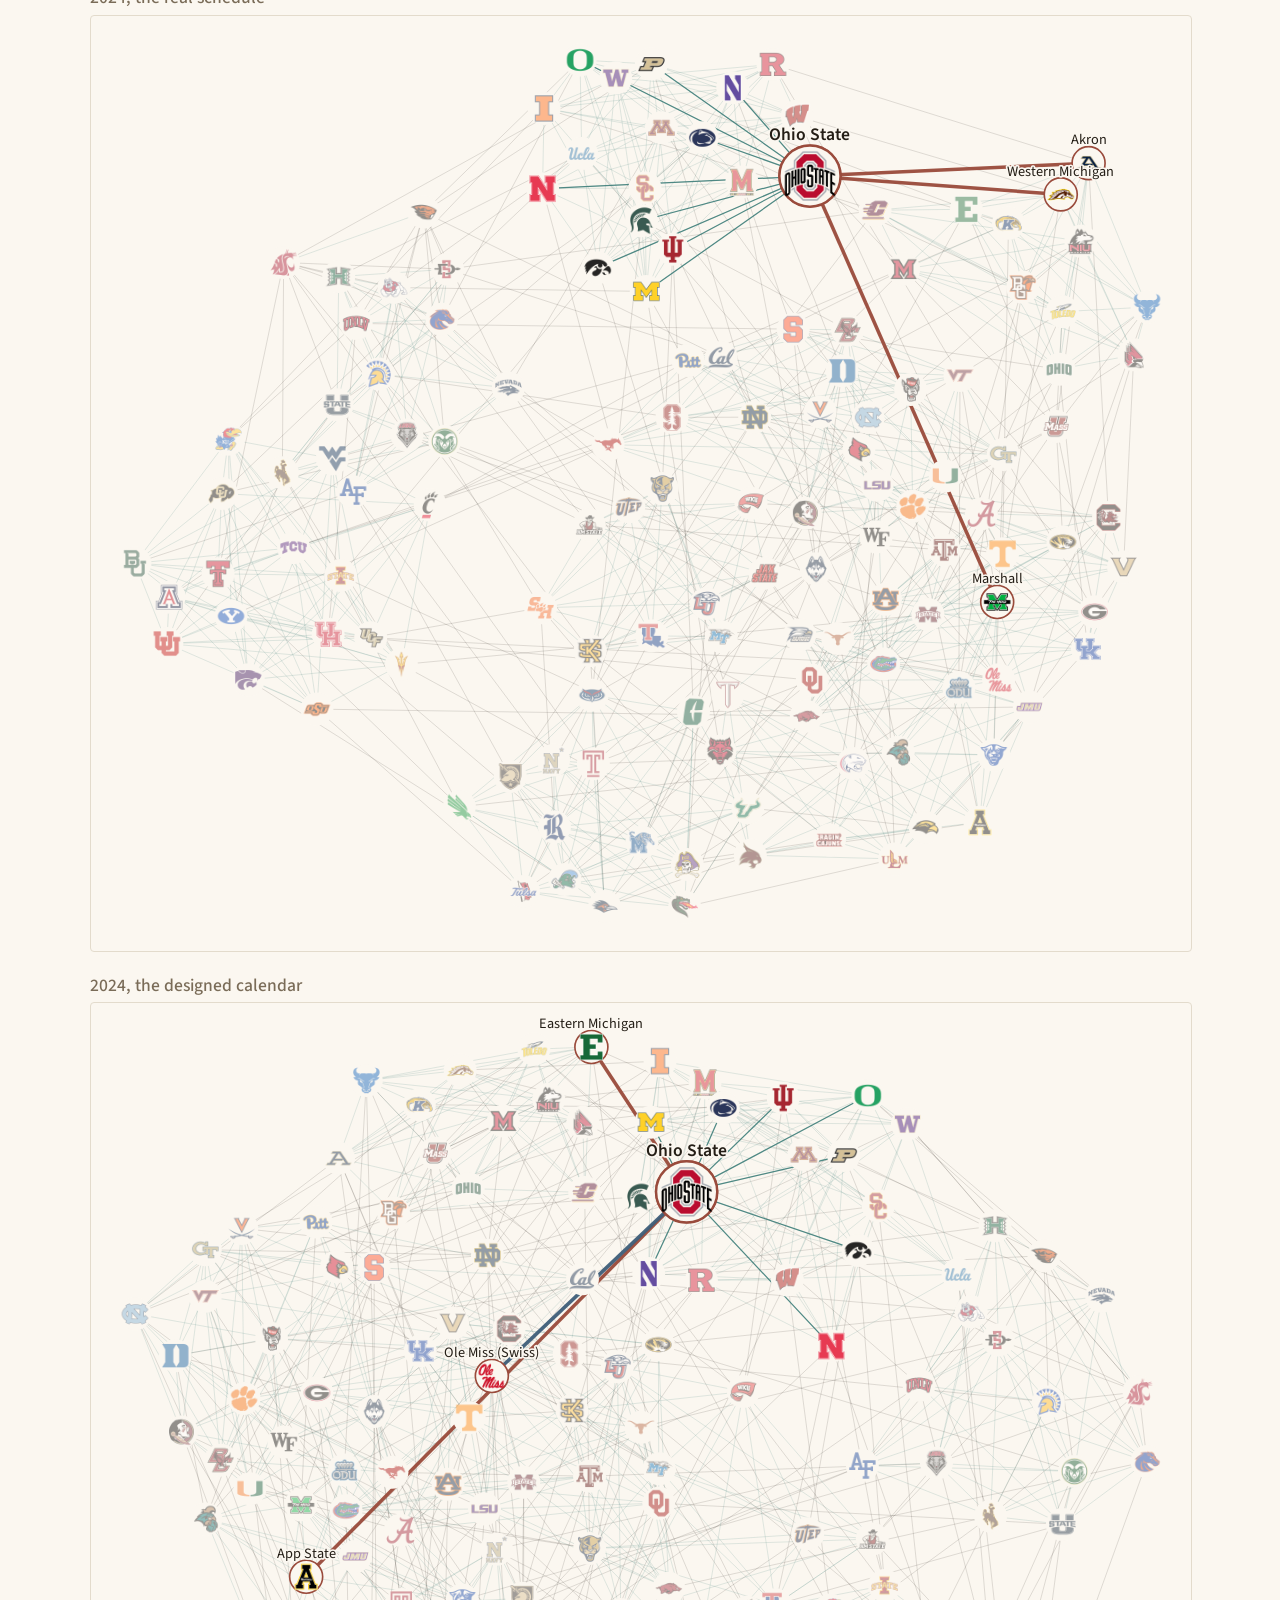
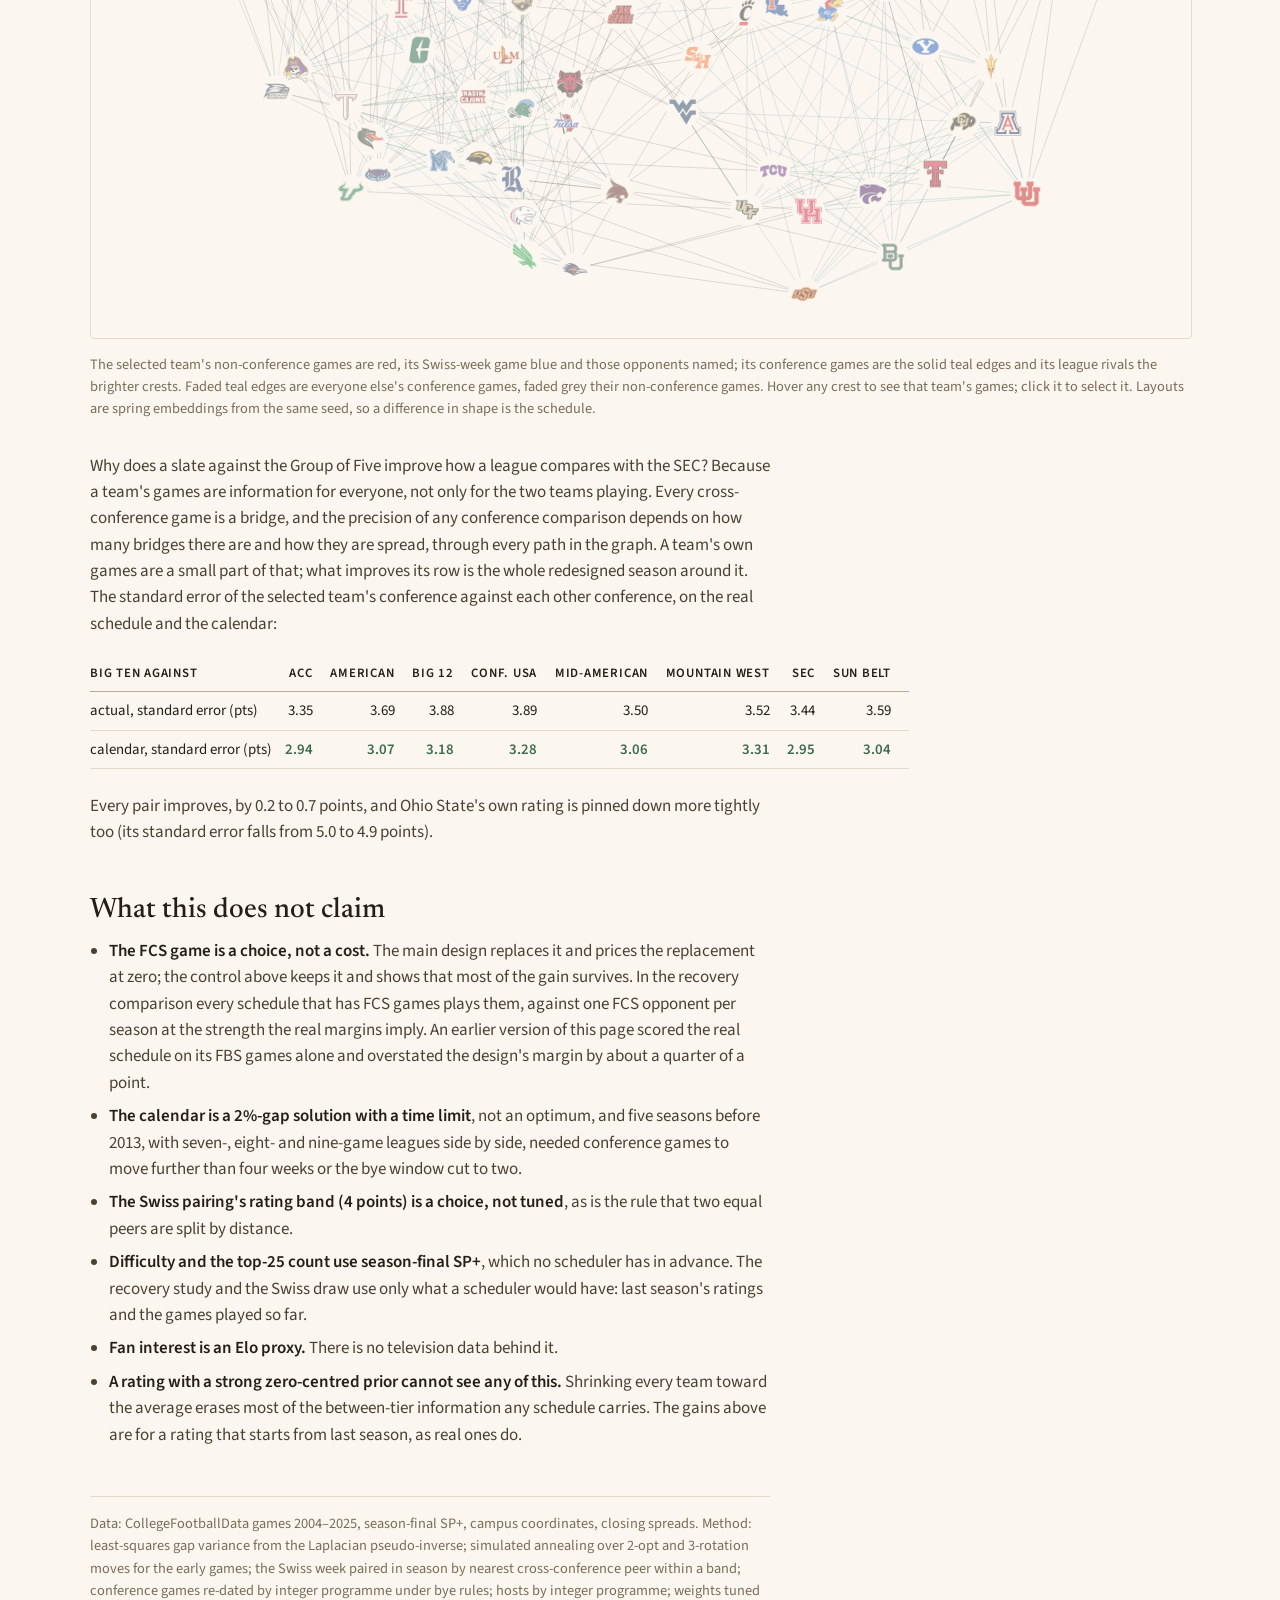
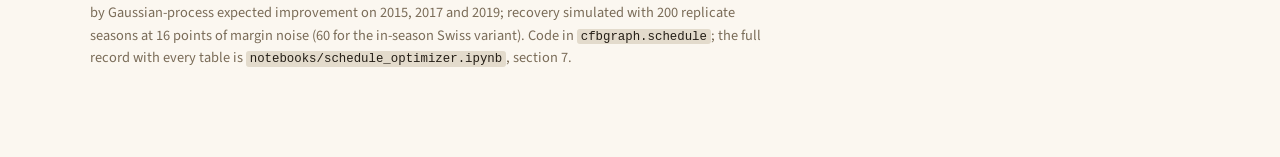
==== commit 56dc504d: "What the fourth game is worth: the FCS-kept control, with its figure Co-Authored-By: Claude Fable 5." ====
--- a/index.html
+++ b/index.html
@@ -422,6 +422,48 @@
 .picker label { color: var(--muted); font-size: 0.8rem; letter-spacing: 0.06em; text-transform: uppercase; display: flex; gap: 0.5rem; align-items: center; }
 .picker select { font: inherit; font-family: var(--sans); font-size: 1rem; text-transform: none; letter-spacing: 0; color: var(--fg); background: var(--bg); border: 1px solid var(--rule); border-radius: 4px; padding: 0.3rem 0.5rem; min-width: 7rem; }
 .picker .hint { flex-basis: 100%; color: var(--muted); font-size: 0.88rem; }
+.pairs { margin: 1.5rem 0 2rem; }
+.pairs .pair h3 { font-size: 1rem; margin-top: 0; color: var(--muted); font-family: var(--sans); font-weight: 500; }
+.pairs table.heat { border-collapse: collapse; min-width: 0; font-size: 0.82rem; font-variant-numeric: tabular-nums; }
+.pairs table.heat th, .pairs table.heat td { padding: 0.32rem 0.42rem; text-align: center; border-bottom: none; vertical-align: middle; }
+.pairs table.heat thead th { font-size: 0.66rem; letter-spacing: 0.03em; text-transform: none; border-bottom: 1px solid var(--rule); white-space: nowrap; }
+.pairs table.heat tbody th { text-align: right; font-weight: 500; font-size: 0.76rem; text-transform: none; letter-spacing: 0; color: var(--muted); white-space: nowrap; }
+.pairs td.heat { font-weight: 600; color: var(--fg); min-width: 2.1rem; }
+.pairs td.heat.hot { color: #FBF7F0; }
+.pairs td.zero { color: var(--muted); font-weight: 400; }
+.pairs td.diag { color: var(--rule); font-style: italic; font-size: 0.7rem; }
+.pairs .seam-r { border-right: 1.5px solid var(--fg); }
+.pairs .seam-b { border-bottom: 1.5px solid var(--fg) !important; }
+.pairs .legend { margin-top: 0.2rem; }
+.graphs { position: relative; margin: 2rem 0; }
+.graphs .panel { margin-bottom: 1.5rem; }
+.graphs h3 { margin: 0 0 0.4rem; font-size: 1.1rem; color: var(--muted); font-family: var(--sans); font-weight: 500; }
+.graphs svg { display: block; width: 100%; height: auto; background: var(--figure-bg); border: 1px solid var(--grid); border-radius: 4px; }
+.graphs line.same { stroke: #3F7F7A; stroke-width: 0.8; stroke-opacity: 0.35; }
+.graphs line.bridge { stroke: #241E16; stroke-width: 0.9; stroke-opacity: 0.45; }
+.graphs svg.featured line.bridge { stroke-opacity: 0.14; }
+.graphs svg.featured line.same { stroke-opacity: 0.18; }
+.graphs line.hot { stroke: #9A4B3C; stroke-width: 3.2; stroke-opacity: 0.95; }
+.graphs line.hot.swiss { stroke: #3F5E7A; }
+.graphs line.hot.league { stroke: #3F7F7A; stroke-width: 1.1; stroke-opacity: 0.9; }
+.graphs svg.featured .node.mate image, .graphs svg.featured .node.mate .dot { opacity: 0.85; }
+.graphs .node { cursor: pointer; }
+.graphs .node .halo { fill: #FBF7F0; stroke: none; }
+.graphs .node .dot { fill: #B8AC97; }
+.graphs svg.featured .node image, .graphs svg.featured .node .dot { opacity: 0.42; }
+.graphs svg.featured .node.sel image, .graphs svg.featured .node.sel .dot, .graphs svg.featured .node.opp image, .graphs svg.featured .node.opp .dot { opacity: 1; }
+.graphs .labels { pointer-events: none; }
+.graphs .halo-big { fill: #FBF7F0; stroke: #9A4B3C; stroke-width: 2; }
+.graphs svg.featured .node.sel image, .graphs svg.featured .node.sel .dot { opacity: 1; }
+.graphs .node.opp .halo { stroke: #9A4B3C; stroke-width: 1.5; }
+.graphs text.label { font-family: var(--sans); font-size: 13px; fill: #241E16; text-anchor: middle; paint-order: stroke; stroke: #FBF7F0; stroke-width: 3px; stroke-linejoin: round; pointer-events: none; }
+.graphs text.label.me { font-size: 16px; font-weight: 600; }
+.graphs .tip { position: absolute; display: none; pointer-events: none; background: var(--fg); color: var(--bg); font-size: 0.85rem; padding: 0.3rem 0.55rem; border-radius: 4px; white-space: nowrap; z-index: 2; }
+.graphs .legend { font-size: 0.9rem; color: var(--muted); margin-top: -0.6rem; }
+.picker { display: flex; flex-wrap: wrap; gap: 0.6rem 1.4rem; align-items: center; margin: 0.6rem 0 1.2rem; font-size: 0.95rem; }
+.picker label { color: var(--muted); font-size: 0.8rem; letter-spacing: 0.06em; text-transform: uppercase; display: flex; gap: 0.5rem; align-items: center; }
+.picker select { font: inherit; font-family: var(--sans); font-size: 1rem; text-transform: none; letter-spacing: 0; color: var(--fg); background: var(--bg); border: 1px solid var(--rule); border-radius: 4px; padding: 0.3rem 0.5rem; min-width: 7rem; }
+.picker .hint { flex-basis: 100%; color: var(--muted); font-size: 0.88rem; }
 </style>
 </head>
 <body>
@@ -502,6 +544,20 @@
     <p><strong>It keeps the games people want.</strong> Rivalries are untouched by construction. The last week of the season is still rivalry weekend. The difficulty a league's members face is a little more even than today, not the sharp equalising the as-played design achieved: the tuned weights spent almost nothing on it once the Swiss week fixed the late game by rule.</p>
     <div class="pull">The costs are real and there are two: the power team hosts about half of the cross-tier games instead of three quarters, and four in ten conference games move, by about two weeks.</div>
     <p>The first is the price of an honest tier gap. When the power team hosts every cross-tier game, "the power team is better" and "the home team gets a few points" are the same regression direction and a rating cannot separate them; balanced hosting is what makes the design's tier advantage real rather than analytic. It also means roughly one home game in four across the non-conference slate given back to Group of Five programs that currently sell it. The second is the price of reserving a week in November for everyone at once: a conference's own schedule has to flex around it, and a handful of teams a season idle in week 1 or on rivalry weekend when their league's arithmetic leaves no other way.</p>
+
+    <h2>What the fourth game is worth</h2>
+    <p>The design does two things at once: it rearranges the non-conference games the sport already plays, and it replaces each team's FCS game with a fourth FBS opponent. To see what the second is worth on its own, the calendar was designed a second time with <strong>each team's real FCS games kept</strong>, reserved out of its slots, so that the designed slate has exactly as many FBS non-conference games as the real one. The three schedules are then scored the same way, with the real schedule and the FCS-kept design playing their FCS games against an opponent of known average strength (the level the real FBS-versus-FCS margins imply, about 26 points below an average FBS team, with the spread of FCS strength added to the noise).</p>
+  </div>
+  <div class="tablewrap breakout">
+    <table><thead><tr><th></th><th class="num">FBS non-conference games</th><th class="num">FCS games</th><th class="num">gap SE, from the graph (pts)</th><th class="num">tier gap SE (pts)</th><th class="num">recovered gap error, end of season (pts)</th><th class="num">the same, 2021–24 only</th><th class="num">recovered tier-gap error (pts)</th><th class="num">non-conference miles</th><th class="num">power team hosts</th></tr></thead><tbody><tr><td>the real schedule</td><td class="num">207</td><td class="num">101</td><td class="num ">4.00</td><td class="num ">1.60</td><td class="num ">2.84</td><td class="num">3.00</td><td class="num ">1.78</td><td class="num ">146k</td><td class="num">76%</td></tr><tr><td>design, FCS game kept</td><td class="num">210</td><td class="num">101</td><td class="num ">3.91</td><td class="num ">1.54</td><td class="num ">2.74</td><td class="num">2.89</td><td class="num ">1.50</td><td class="num better">125k</td><td class="num">53%</td></tr><tr><td>design, FCS game replaced</td><td class="num">253</td><td class="num">0</td><td class="num better">3.51</td><td class="num better">1.34</td><td class="num better">2.71</td><td class="num">2.80</td><td class="num better">1.47</td><td class="num ">148k</td><td class="num">52%</td></tr></tbody></table>
+  </div>
+  <figure class="breakout">
+    <img src="fourth_game.png" alt="Three line charts by season comparing the real schedule, the design that keeps the FCS game and the design that replaces it: the analytic conference-gap standard error, the recovered conference-gap error and the recovered tier-gap error.">
+    <figcaption>By season: the conference-gap standard error computed from the schedule graph alone, and the errors a simulated rating actually recovers at the end of the season (last season's ratings as the prior, FCS games counted where a schedule has them). The fourth game moves the first panel a great deal and the other two very little.</figcaption>
+  </figure>
+  <div class="col">
+    <p><strong>Two yardsticks, and they disagree.</strong> The first column is the standard error from the graph alone, the number the optimiser minimises; an FCS game is an edge to a team outside the FBS graph, so it contributes nothing there, and replacing it looks like pure gain: the fourth game accounts for 0.40 of the 0.50 points the design takes off the real schedule. The recovered error is what a rating system sees, and it learns from the FCS game: an observation against an opponent of known level, at a little more noise than an FBS game, is worth about nine-tenths as much. On that yardstick the fourth game is worth 0.03 of the design's 0.13 points pooled over 2004 to 2025, a tenth of a point in 2021 to 2024 and nothing before 2015.</p>
+    <p><strong>The rules do the measuring.</strong> With the same FBS games as reality, the FCS-kept design still beats it at the end of every split, cuts the error on the power-versus-Group of Five gap from 1.78 to 1.50 points, covers 95% of conference pairs against 90%, and travels 125k miles against 146k. That travel saving is the one the fourth game spends. So the honest claim is not that a fourth FBS game measures the sport better; it is that the reserved-week calendar, the Swiss week, balanced hosting and a regional early block, measures the sport better than the status quo with the games the sport already plays. Trading the FCS game for an FBS one buys connectivity on paper and marquee games in practice, not much precision, which turns the FCS game from a cost of the design into a choice: the programs that depend on that revenue can keep it, and most of the gain can be kept too.</p>
 
     <h2>One team's slate</h2>
     <div class="picker">
@@ -567,7 +623,7 @@
 
     <h2>What this does not claim</h2>
     <ul>
-      <li><strong>The FCS game is priced at zero, and credited as information.</strong> Today it funds FCS athletic departments, and the design assumes those programs are made whole under a central calendar; nothing here says how. In the recovery comparison the real schedule keeps it, simulated against one FCS opponent per season at the strength the real margins imply (about 26 points below an average FBS team, with the spread of FCS strength added to the noise). An earlier version of this page scored the real schedule on its FBS games alone and overstated the design's margin by about a quarter of a point.</li>
+      <li><strong>The FCS game is a choice, not a cost.</strong> The main design replaces it and prices the replacement at zero; the control above keeps it and shows that most of the gain survives. In the recovery comparison every schedule that has FCS games plays them, against one FCS opponent per season at the strength the real margins imply. An earlier version of this page scored the real schedule on its FBS games alone and overstated the design's margin by about a quarter of a point.</li>
       <li><strong>The calendar is a 2%-gap solution with a time limit</strong>, not an optimum, and five seasons before 2013, with seven-, eight- and nine-game leagues side by side, needed conference games to move further than four weeks or the bye window cut to two.</li>
       <li><strong>The Swiss pairing's rating band (4 points) is a choice, not tuned</strong>, as is the rule that two equal peers are split by distance.</li>
       <li><strong>Difficulty and the top-25 count use season-final SP+</strong>, which no scheduler has in advance. The recovery study and the Swiss draw use only what a scheduler would have: last season's ratings and the games played so far.</li>
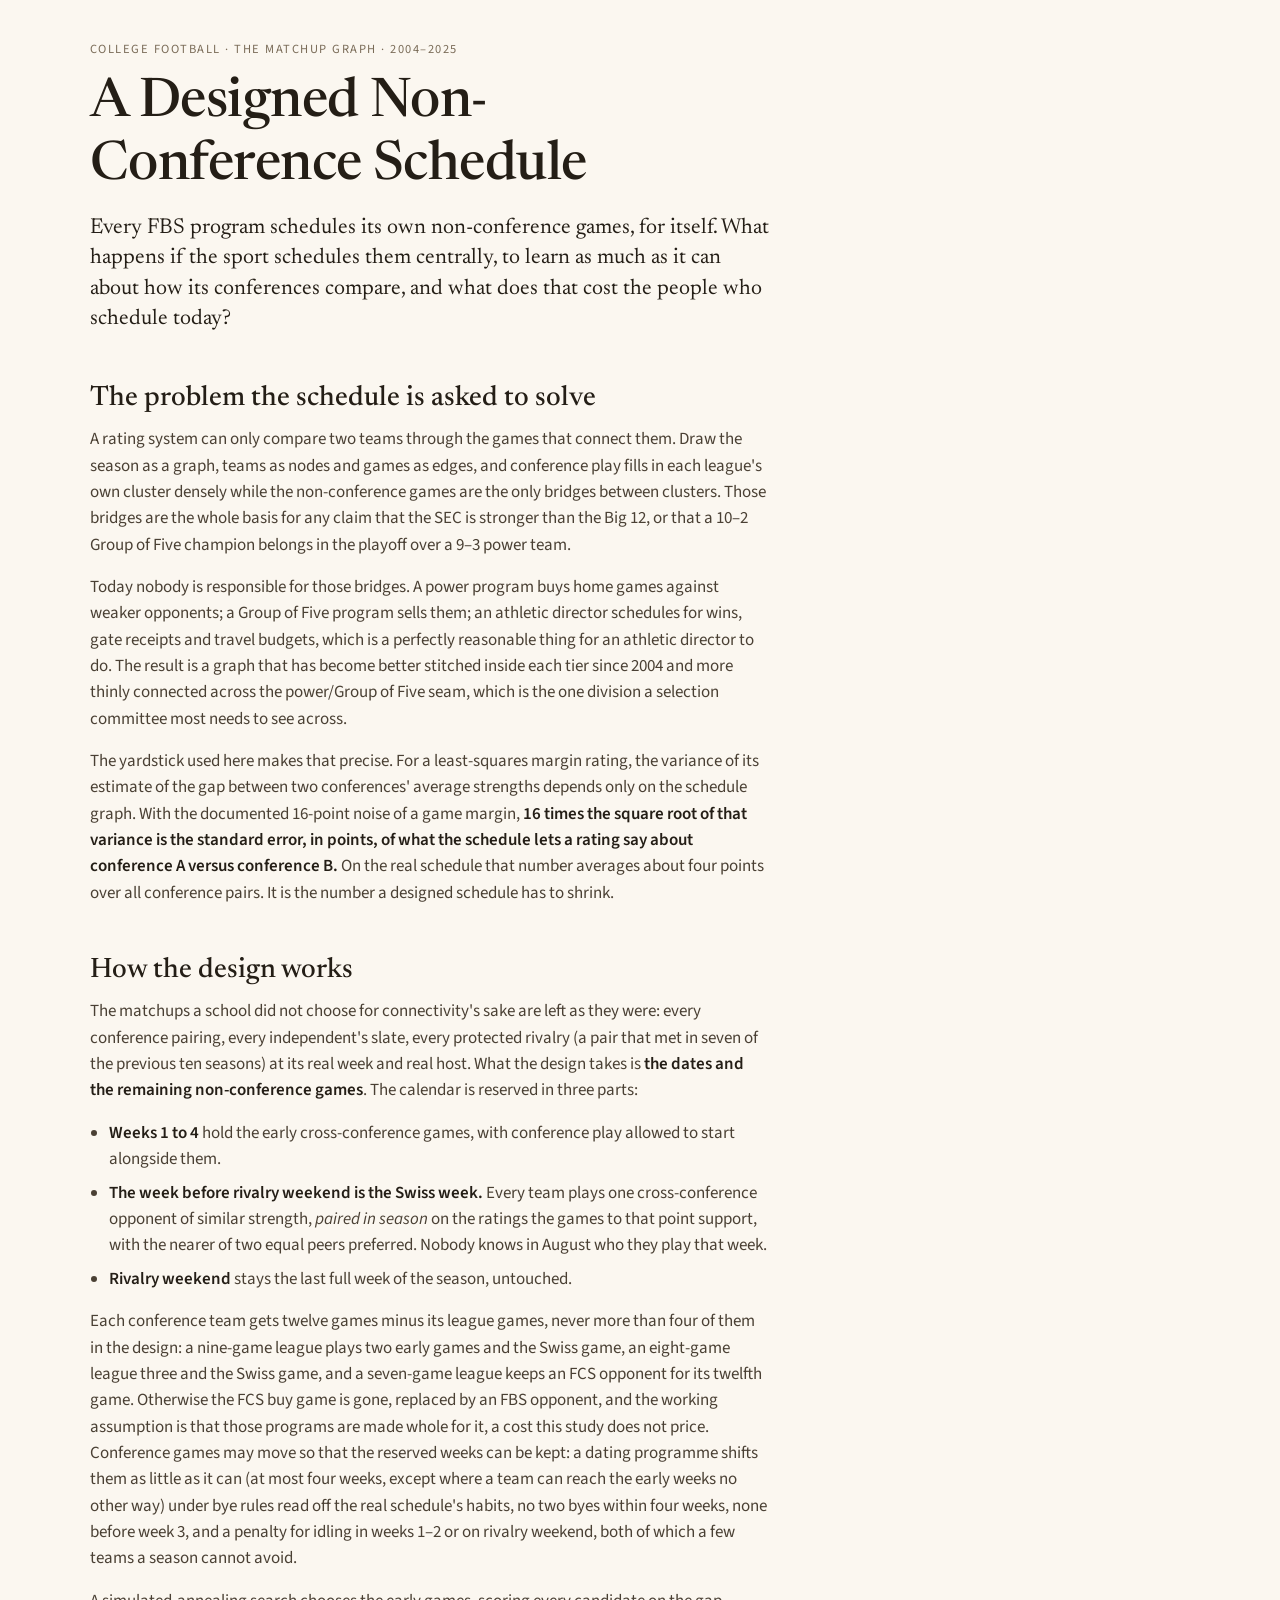
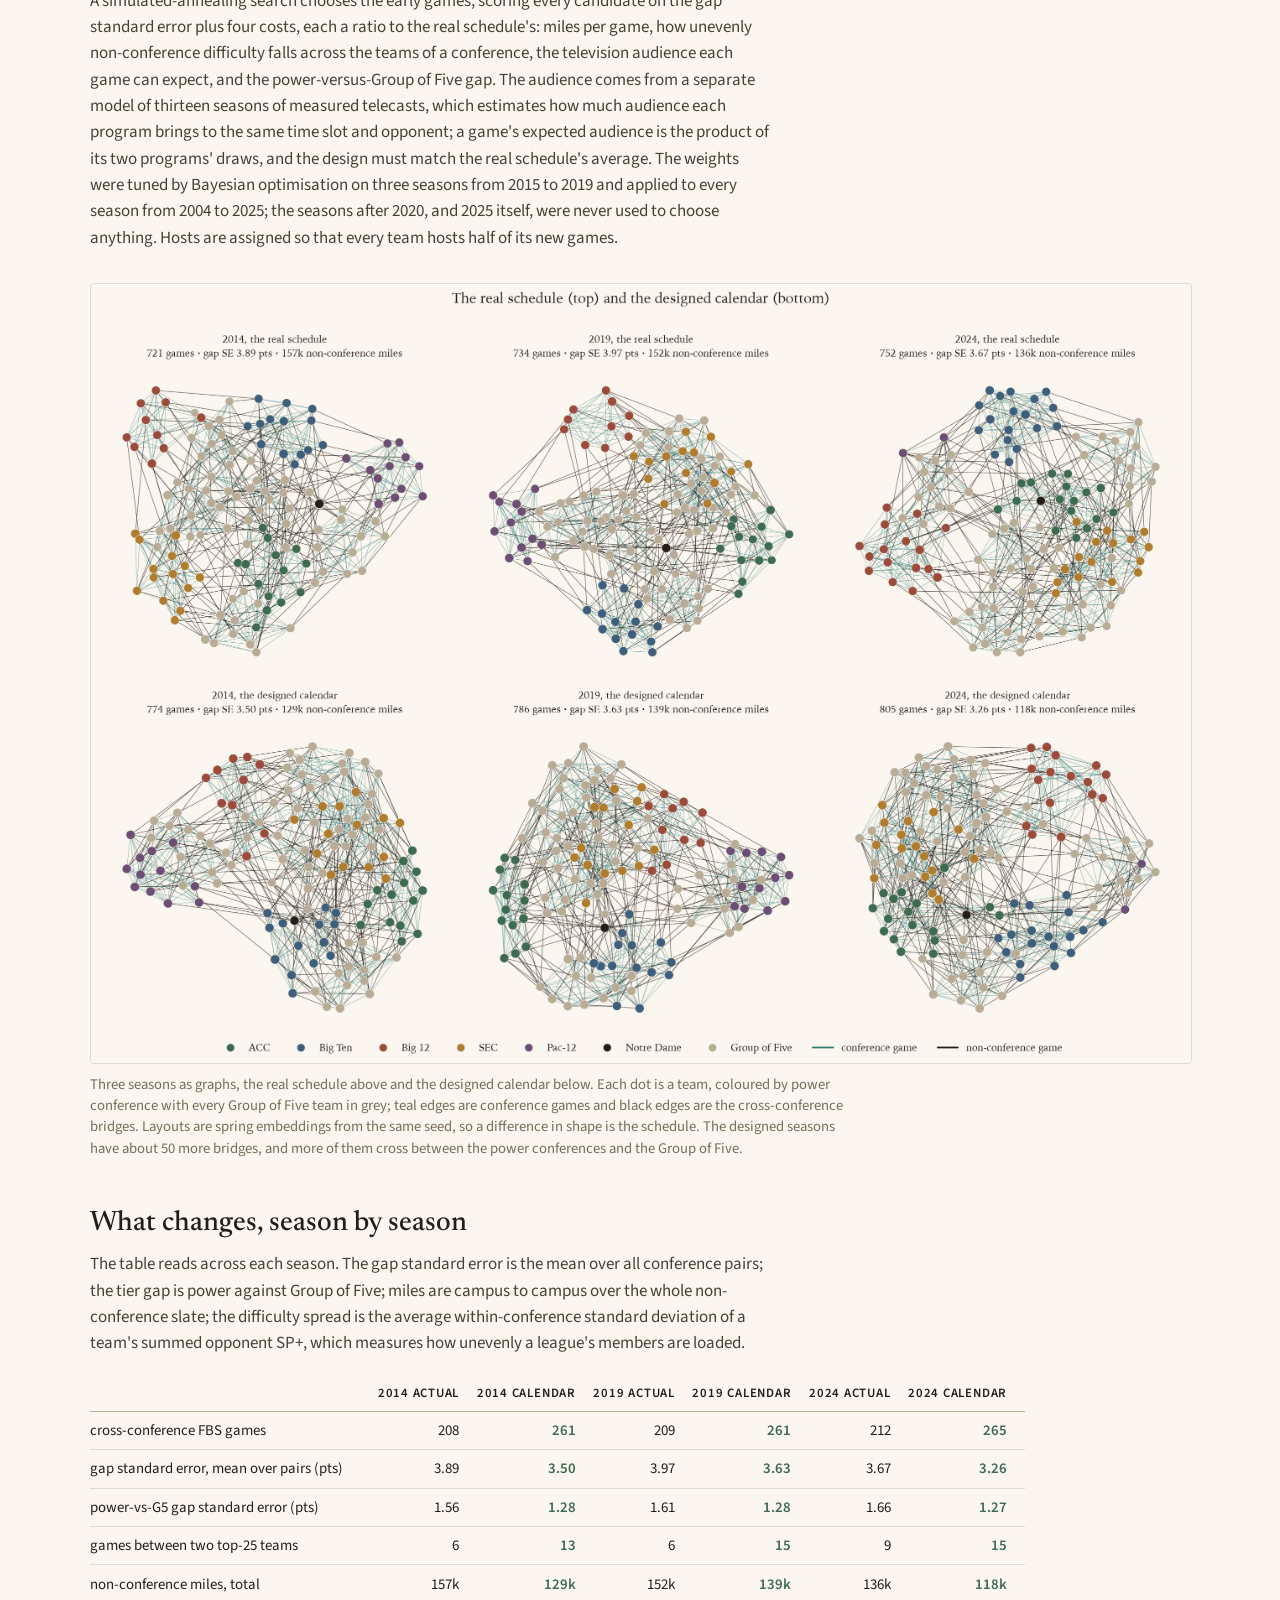
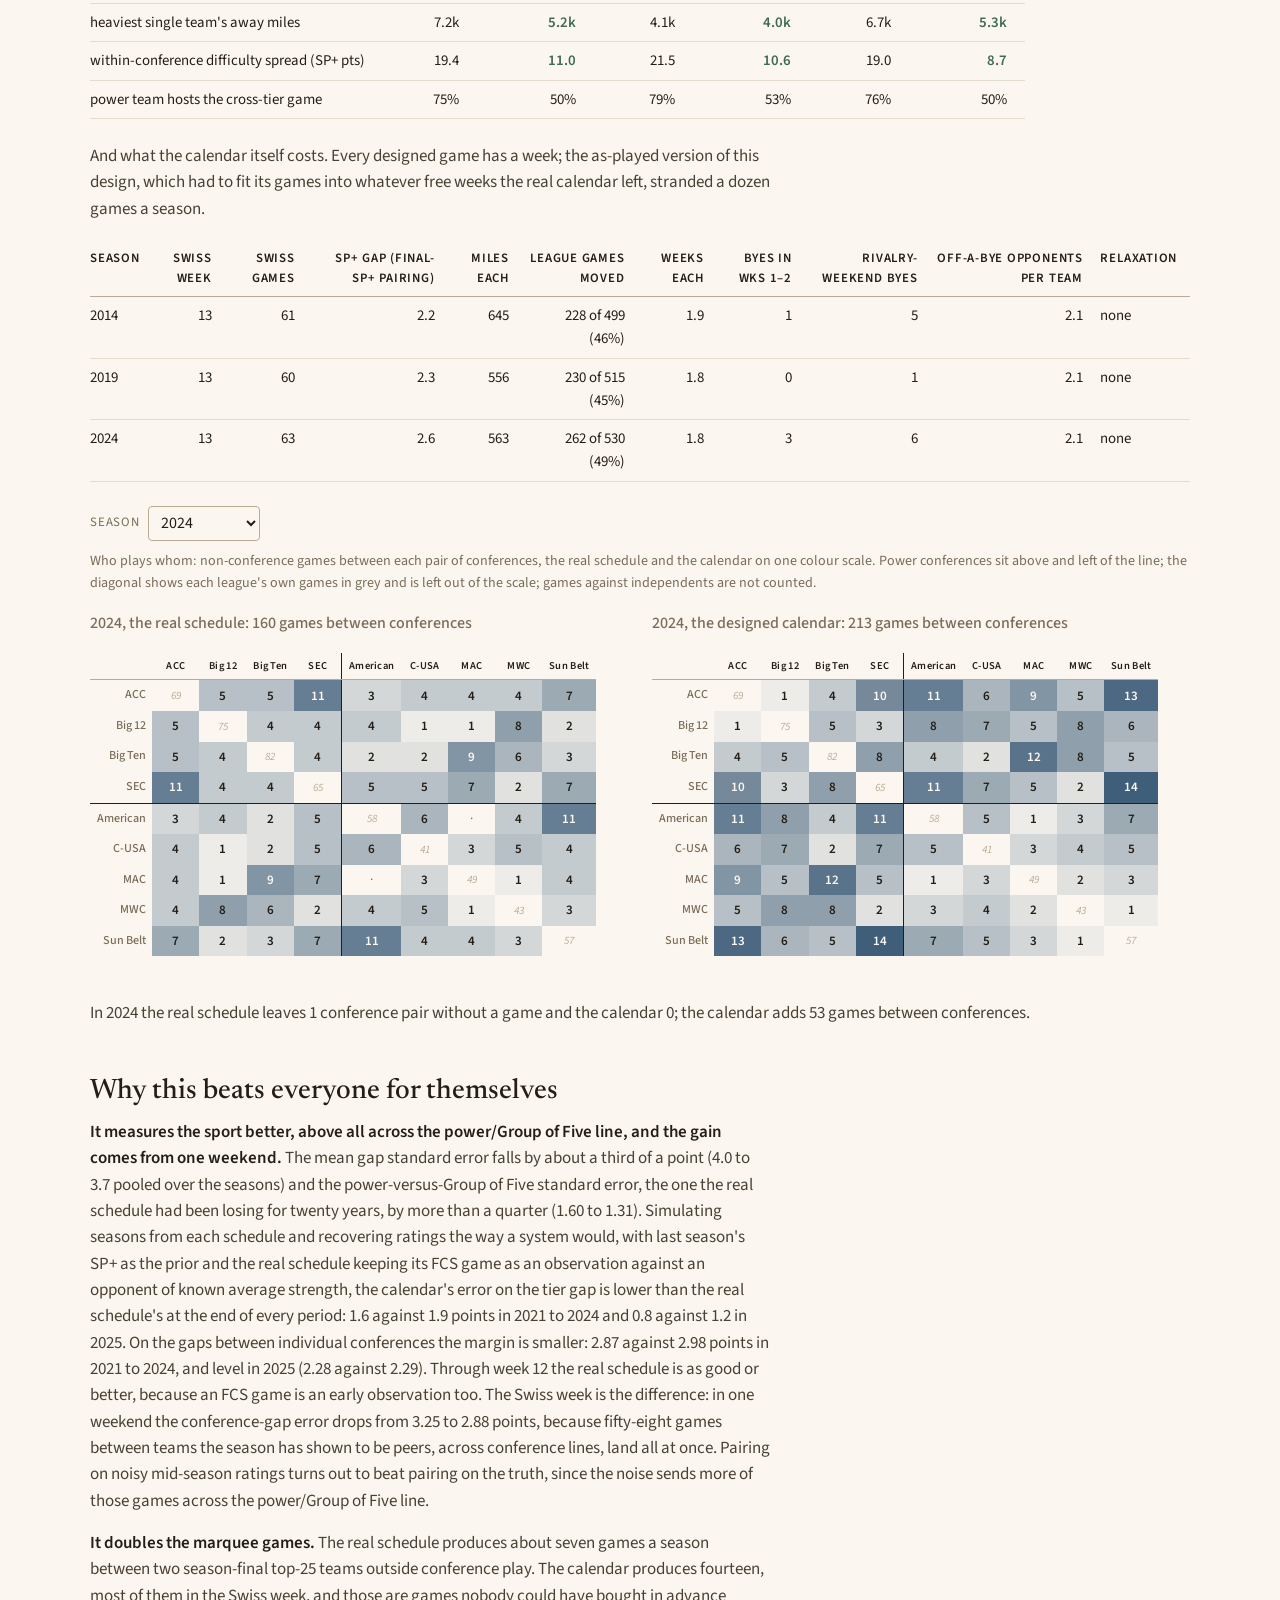
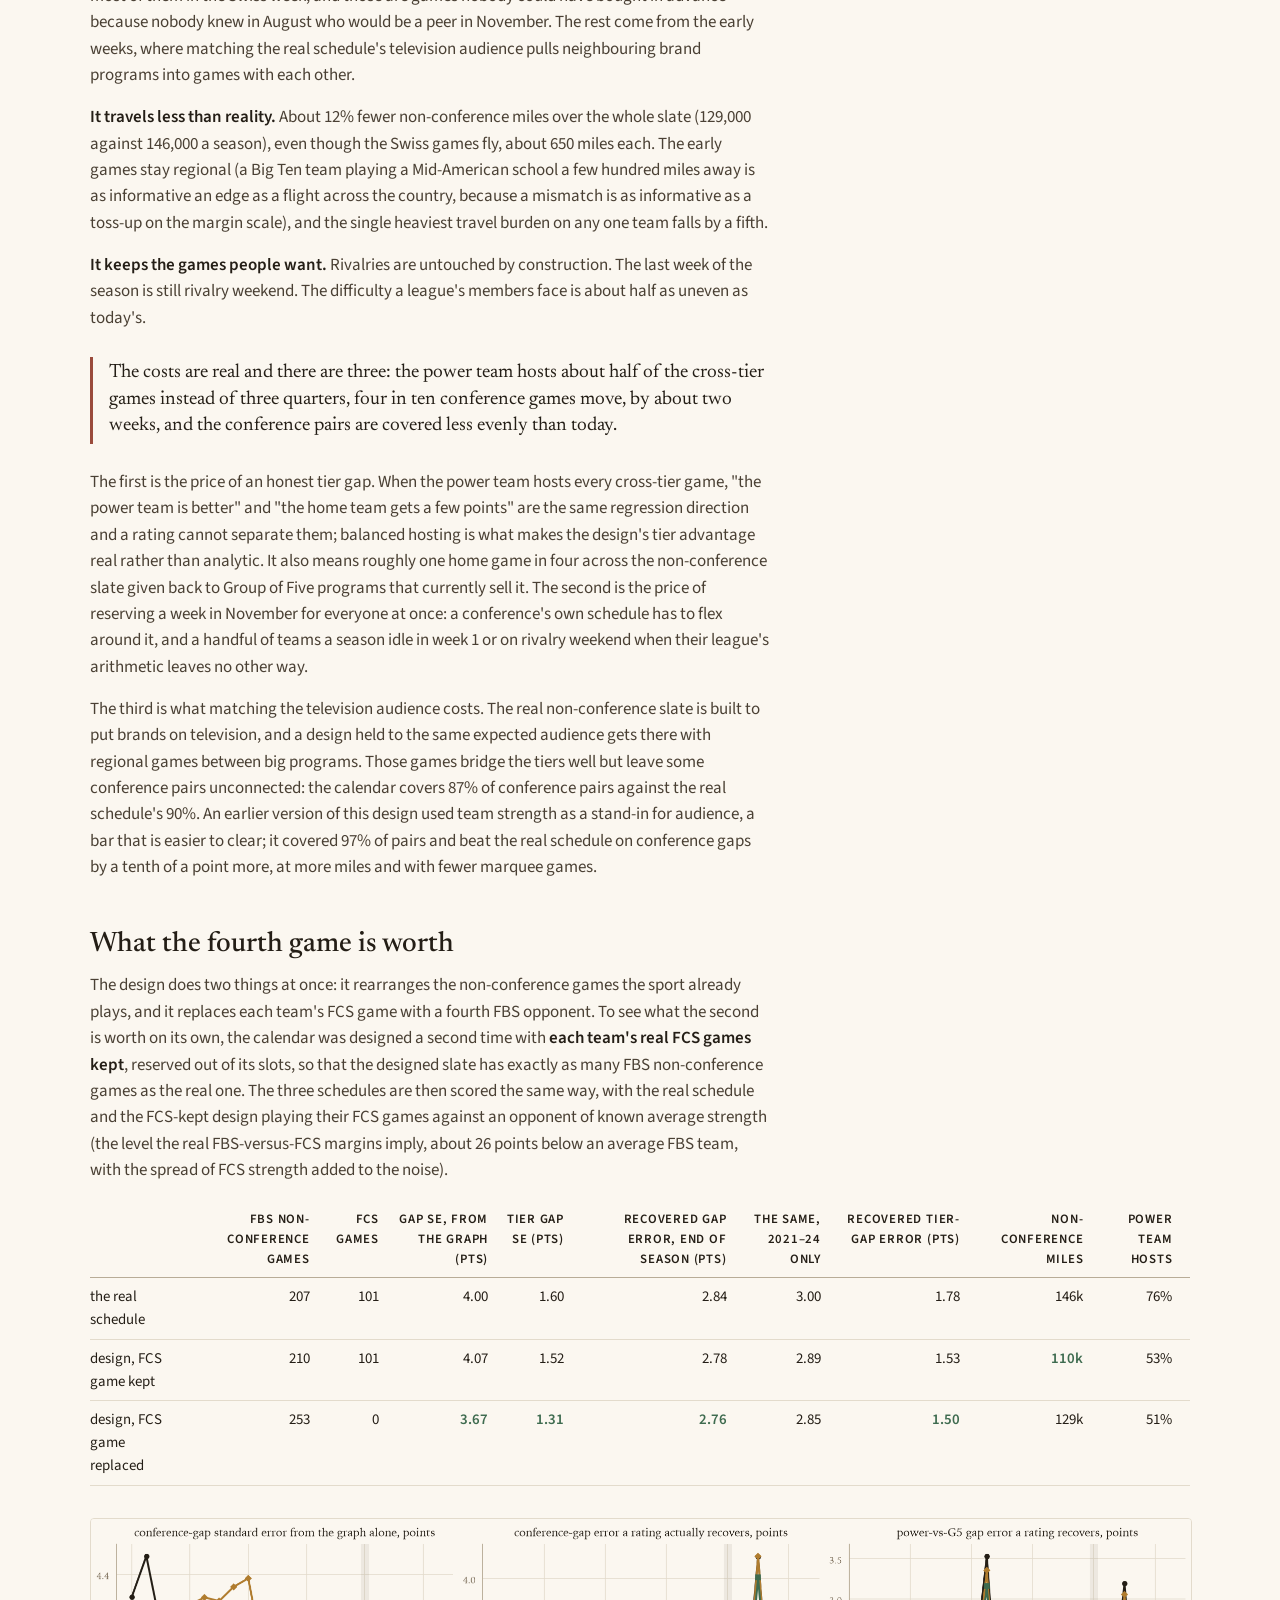
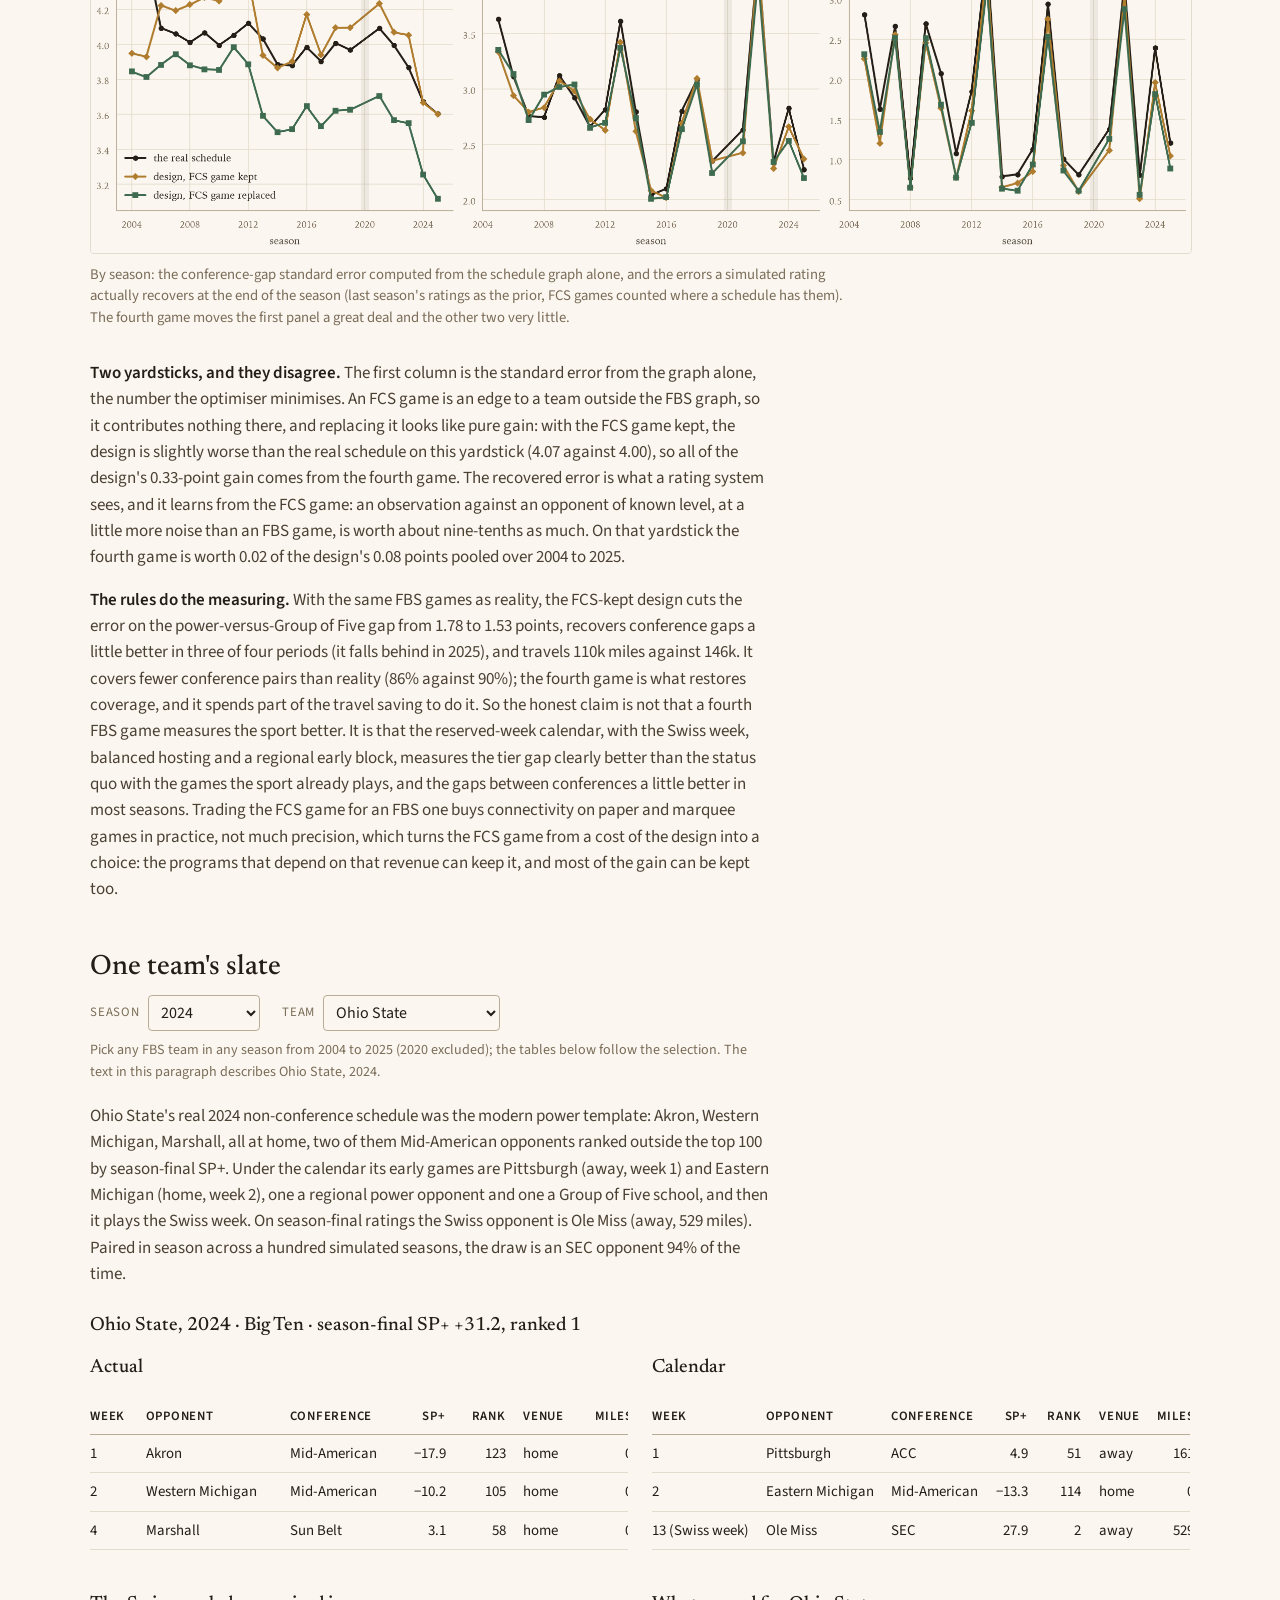
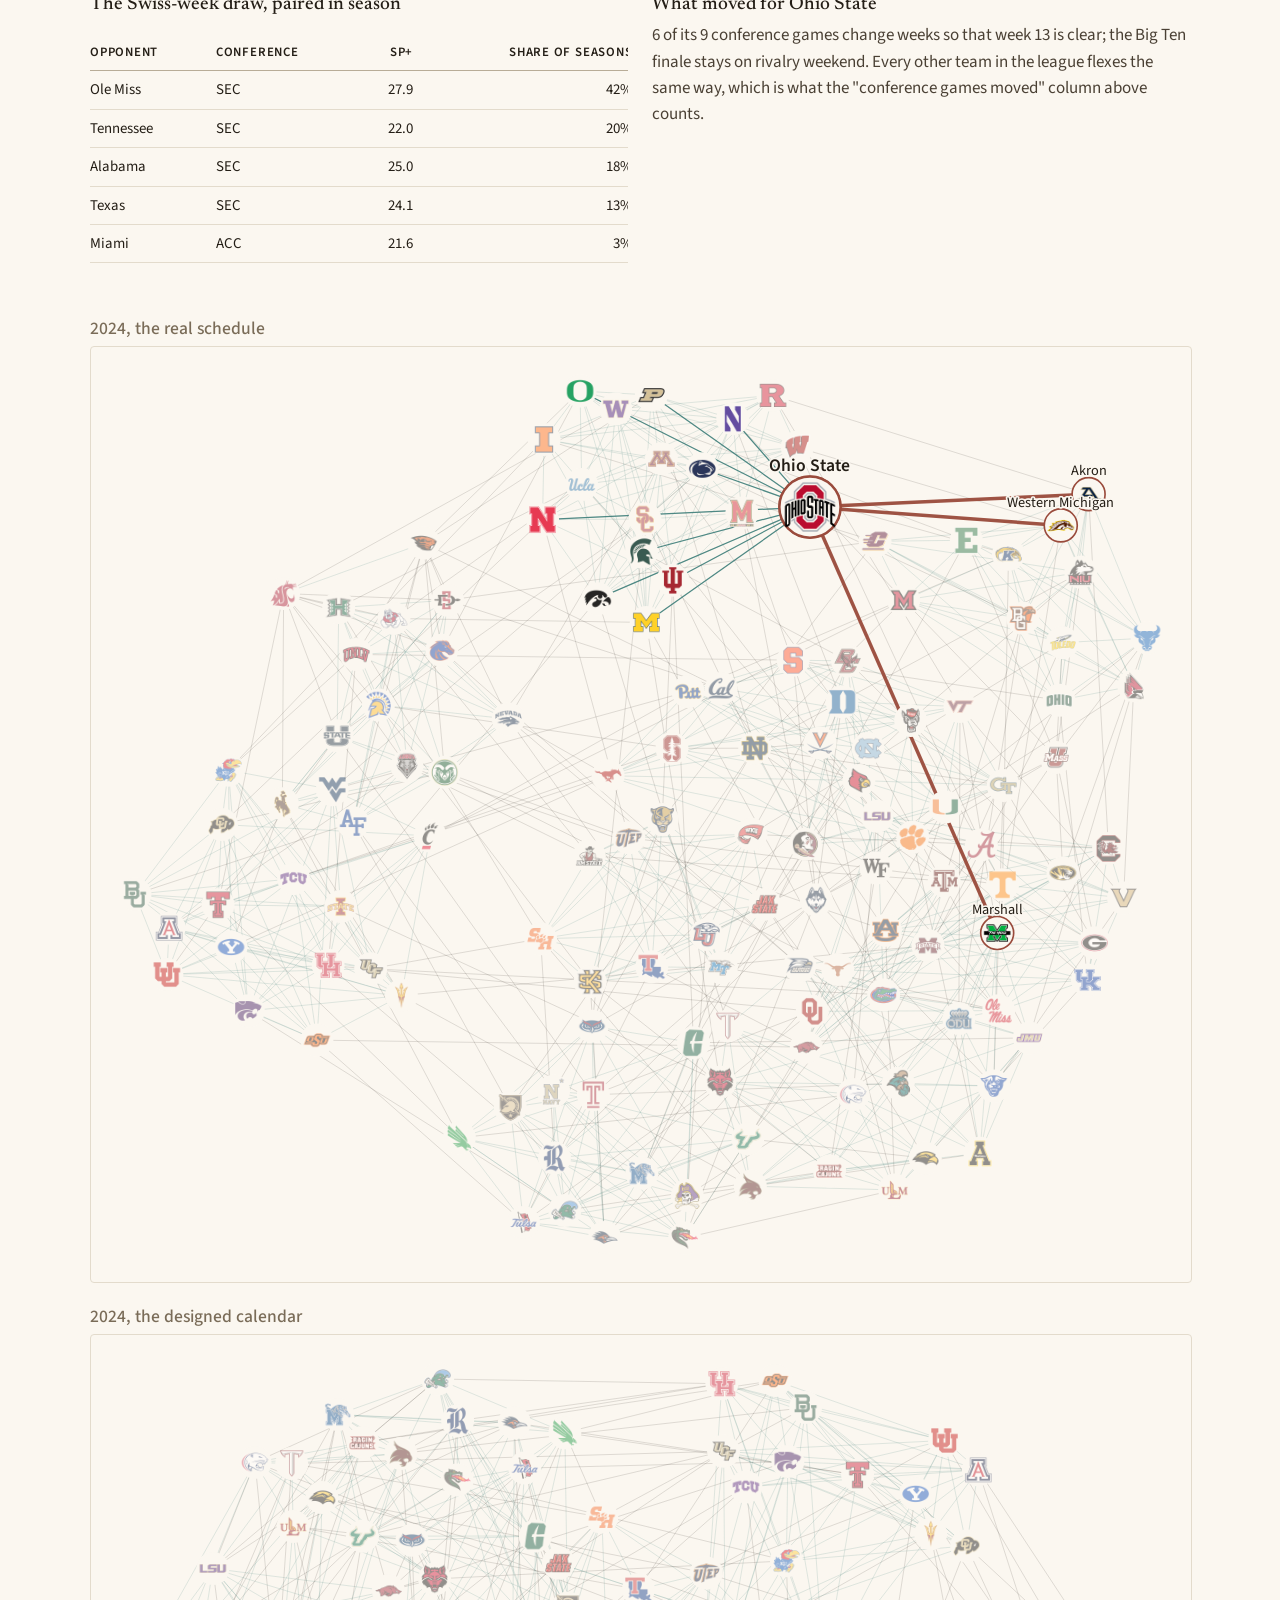
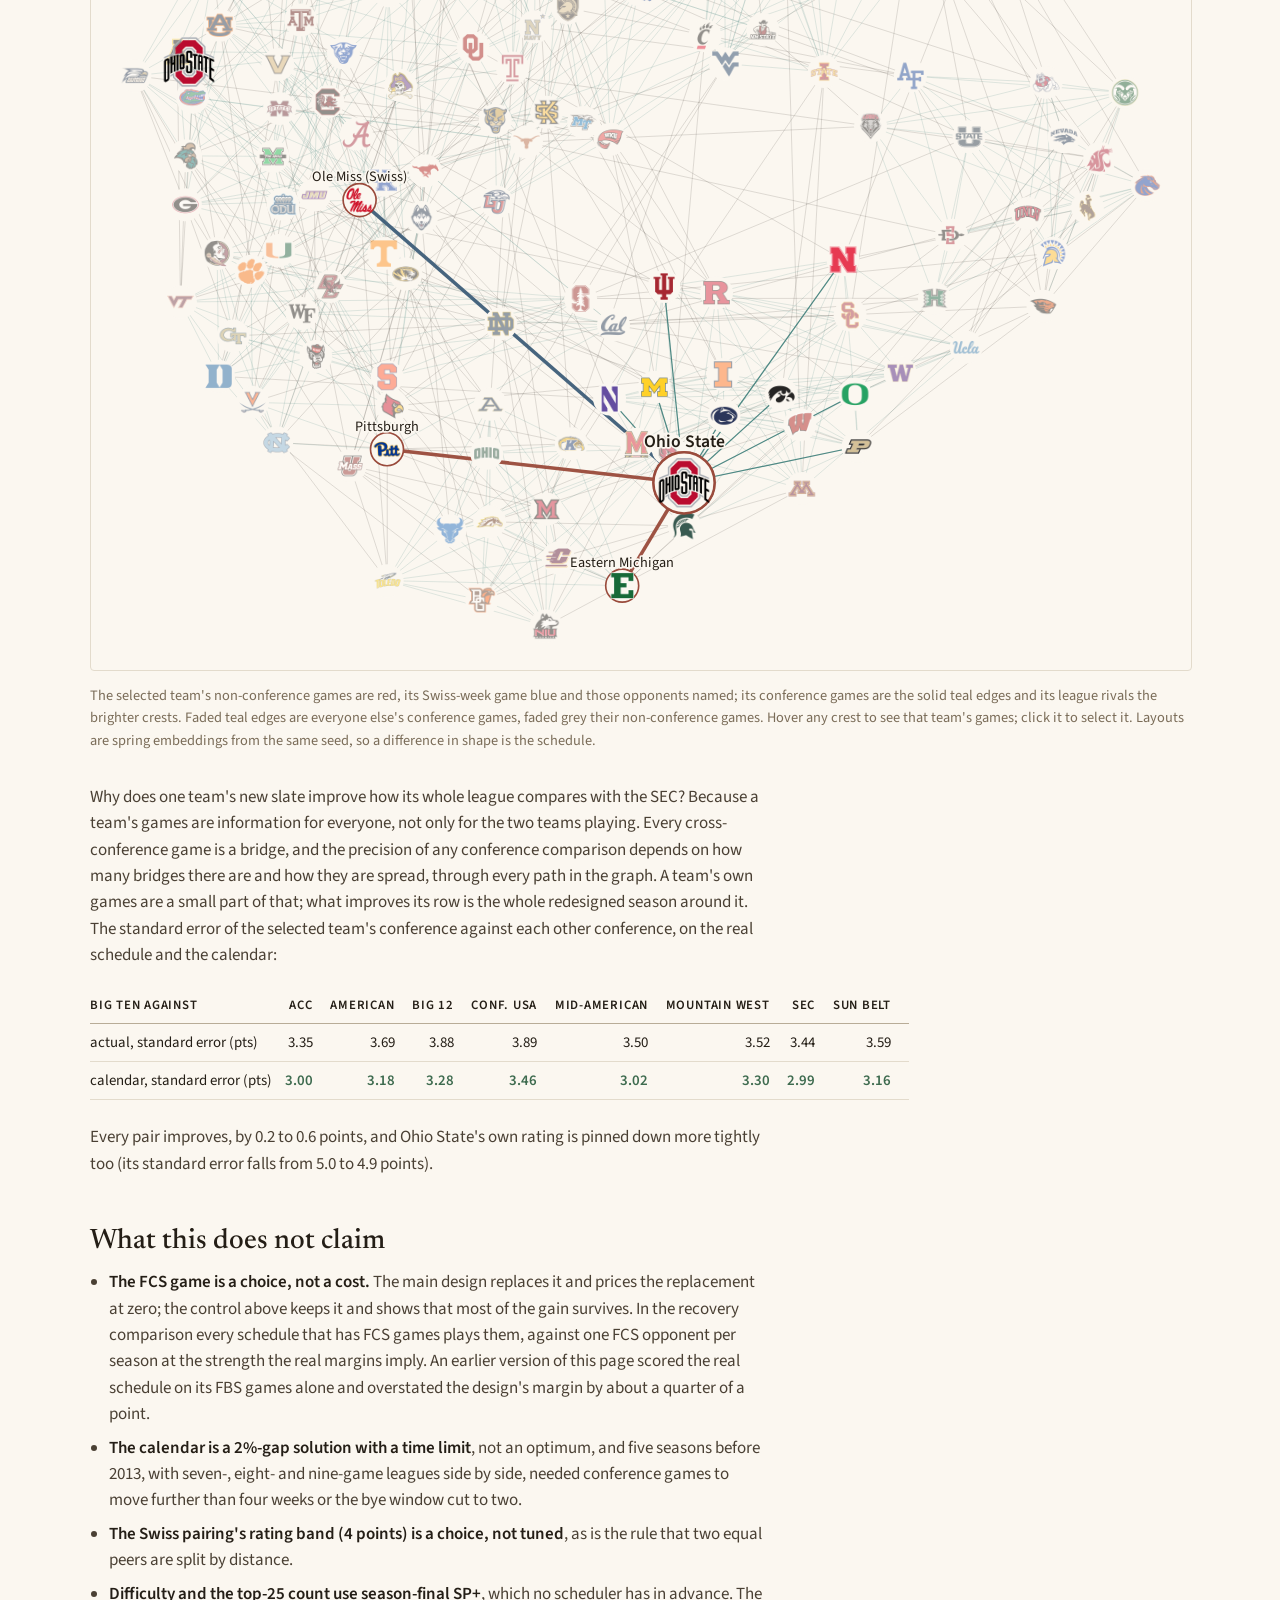
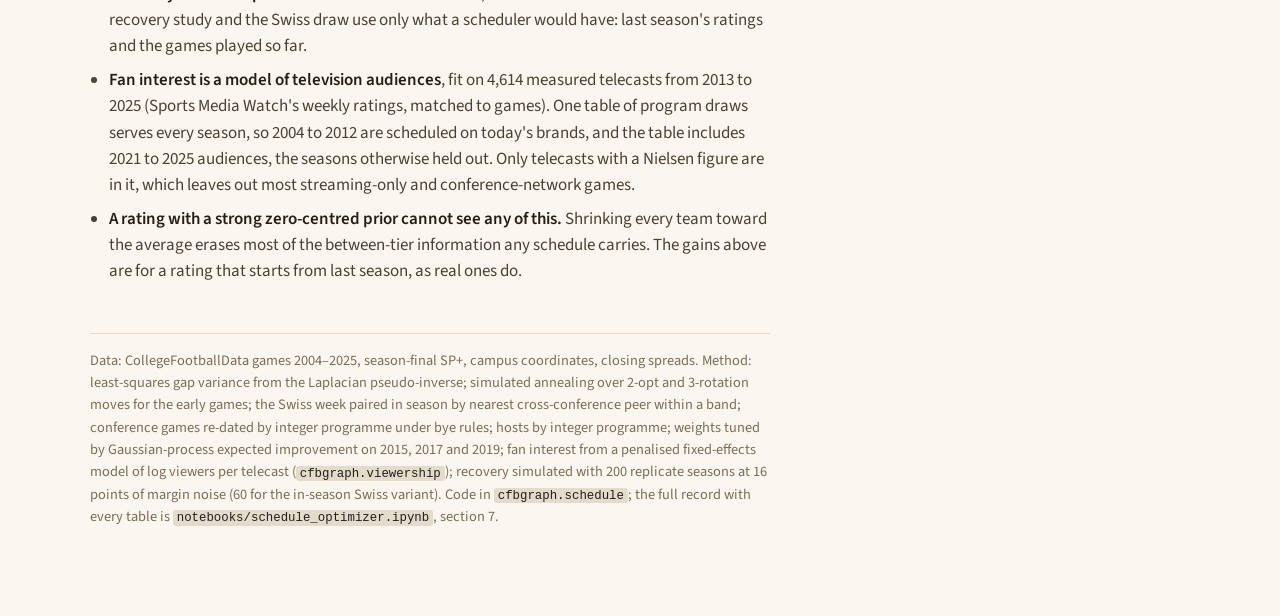
==== commit b1afcf94: "Restate the post with the measured television audience as the interest term The designed calendars a" ====
--- a/index.html
+++ b/index.html
@@ -296,174 +296,6 @@
 .picker label { color: var(--muted); font-size: 0.8rem; letter-spacing: 0.06em; text-transform: uppercase; display: flex; gap: 0.5rem; align-items: center; }
 .picker select { font: inherit; font-family: var(--sans); font-size: 1rem; text-transform: none; letter-spacing: 0; color: var(--fg); background: var(--bg); border: 1px solid var(--rule); border-radius: 4px; padding: 0.3rem 0.5rem; min-width: 7rem; }
 .picker .hint { flex-basis: 100%; color: var(--muted); font-size: 0.88rem; }
-.pairs { margin: 1.5rem 0 2rem; }
-.pairs .pair h3 { font-size: 1rem; margin-top: 0; color: var(--muted); font-family: var(--sans); font-weight: 500; }
-.pairs table.heat { border-collapse: collapse; min-width: 0; font-size: 0.82rem; font-variant-numeric: tabular-nums; }
-.pairs table.heat th, .pairs table.heat td { padding: 0.32rem 0.42rem; text-align: center; border-bottom: none; vertical-align: middle; }
-.pairs table.heat thead th { font-size: 0.66rem; letter-spacing: 0.03em; text-transform: none; border-bottom: 1px solid var(--rule); white-space: nowrap; }
-.pairs table.heat tbody th { text-align: right; font-weight: 500; font-size: 0.76rem; text-transform: none; letter-spacing: 0; color: var(--muted); white-space: nowrap; }
-.pairs td.heat { font-weight: 600; color: var(--fg); min-width: 2.1rem; }
-.pairs td.heat.hot { color: #FBF7F0; }
-.pairs td.zero { color: var(--muted); font-weight: 400; }
-.pairs td.diag { color: var(--rule); font-style: italic; font-size: 0.7rem; }
-.pairs .seam-r { border-right: 1.5px solid var(--fg); }
-.pairs .seam-b { border-bottom: 1.5px solid var(--fg) !important; }
-.pairs .legend { margin-top: 0.2rem; }
-.graphs { position: relative; margin: 2rem 0; }
-.graphs .panel { margin-bottom: 1.5rem; }
-.graphs h3 { margin: 0 0 0.4rem; font-size: 1.1rem; color: var(--muted); font-family: var(--sans); font-weight: 500; }
-.graphs svg { display: block; width: 100%; height: auto; background: var(--figure-bg); border: 1px solid var(--grid); border-radius: 4px; }
-.graphs line.same { stroke: #3F7F7A; stroke-width: 0.8; stroke-opacity: 0.35; }
-.graphs line.bridge { stroke: #241E16; stroke-width: 0.9; stroke-opacity: 0.45; }
-.graphs svg.featured line.bridge { stroke-opacity: 0.14; }
-.graphs svg.featured line.same { stroke-opacity: 0.18; }
-.graphs line.hot { stroke: #9A4B3C; stroke-width: 3.2; stroke-opacity: 0.95; }
-.graphs line.hot.swiss { stroke: #3F5E7A; }
-.graphs line.hot.league { stroke: #3F7F7A; stroke-width: 1.1; stroke-opacity: 0.9; }
-.graphs svg.featured .node.mate image, .graphs svg.featured .node.mate .dot { opacity: 0.85; }
-.graphs .node { cursor: pointer; }
-.graphs .node .halo { fill: #FBF7F0; stroke: none; }
-.graphs .node .dot { fill: #B8AC97; }
-.graphs svg.featured .node image, .graphs svg.featured .node .dot { opacity: 0.42; }
-.graphs svg.featured .node.sel image, .graphs svg.featured .node.sel .dot, .graphs svg.featured .node.opp image, .graphs svg.featured .node.opp .dot { opacity: 1; }
-.graphs .labels { pointer-events: none; }
-.graphs .halo-big { fill: #FBF7F0; stroke: #9A4B3C; stroke-width: 2; }
-.graphs svg.featured .node.sel image, .graphs svg.featured .node.sel .dot { opacity: 1; }
-.graphs .node.opp .halo { stroke: #9A4B3C; stroke-width: 1.5; }
-.graphs text.label { font-family: var(--sans); font-size: 13px; fill: #241E16; text-anchor: middle; paint-order: stroke; stroke: #FBF7F0; stroke-width: 3px; stroke-linejoin: round; pointer-events: none; }
-.graphs text.label.me { font-size: 16px; font-weight: 600; }
-.graphs .tip { position: absolute; display: none; pointer-events: none; background: var(--fg); color: var(--bg); font-size: 0.85rem; padding: 0.3rem 0.55rem; border-radius: 4px; white-space: nowrap; z-index: 2; }
-.graphs .legend { font-size: 0.9rem; color: var(--muted); margin-top: -0.6rem; }
-.picker { display: flex; flex-wrap: wrap; gap: 0.6rem 1.4rem; align-items: center; margin: 0.6rem 0 1.2rem; font-size: 0.95rem; }
-.picker label { color: var(--muted); font-size: 0.8rem; letter-spacing: 0.06em; text-transform: uppercase; display: flex; gap: 0.5rem; align-items: center; }
-.picker select { font: inherit; font-family: var(--sans); font-size: 1rem; text-transform: none; letter-spacing: 0; color: var(--fg); background: var(--bg); border: 1px solid var(--rule); border-radius: 4px; padding: 0.3rem 0.5rem; min-width: 7rem; }
-.picker .hint { flex-basis: 100%; color: var(--muted); font-size: 0.88rem; }
-.pairs { margin: 1.5rem 0 2rem; }
-.pairs .pair h3 { font-size: 1rem; margin-top: 0; color: var(--muted); font-family: var(--sans); font-weight: 500; }
-.pairs table.heat { border-collapse: collapse; min-width: 0; font-size: 0.82rem; font-variant-numeric: tabular-nums; }
-.pairs table.heat th, .pairs table.heat td { padding: 0.32rem 0.42rem; text-align: center; border-bottom: none; vertical-align: middle; }
-.pairs table.heat thead th { font-size: 0.66rem; letter-spacing: 0.03em; text-transform: none; border-bottom: 1px solid var(--rule); white-space: nowrap; }
-.pairs table.heat tbody th { text-align: right; font-weight: 500; font-size: 0.76rem; text-transform: none; letter-spacing: 0; color: var(--muted); white-space: nowrap; }
-.pairs td.heat { font-weight: 600; color: var(--fg); min-width: 2.1rem; }
-.pairs td.heat.hot { color: #FBF7F0; }
-.pairs td.zero { color: var(--muted); font-weight: 400; }
-.pairs td.diag { color: var(--rule); font-style: italic; font-size: 0.7rem; }
-.pairs .seam-r { border-right: 1.5px solid var(--fg); }
-.pairs .seam-b { border-bottom: 1.5px solid var(--fg) !important; }
-.pairs .legend { margin-top: 0.2rem; }
-.graphs { position: relative; margin: 2rem 0; }
-.graphs .panel { margin-bottom: 1.5rem; }
-.graphs h3 { margin: 0 0 0.4rem; font-size: 1.1rem; color: var(--muted); font-family: var(--sans); font-weight: 500; }
-.graphs svg { display: block; width: 100%; height: auto; background: var(--figure-bg); border: 1px solid var(--grid); border-radius: 4px; }
-.graphs line.same { stroke: #3F7F7A; stroke-width: 0.8; stroke-opacity: 0.35; }
-.graphs line.bridge { stroke: #241E16; stroke-width: 0.9; stroke-opacity: 0.45; }
-.graphs svg.featured line.bridge { stroke-opacity: 0.14; }
-.graphs svg.featured line.same { stroke-opacity: 0.18; }
-.graphs line.hot { stroke: #9A4B3C; stroke-width: 3.2; stroke-opacity: 0.95; }
-.graphs line.hot.swiss { stroke: #3F5E7A; }
-.graphs line.hot.league { stroke: #3F7F7A; stroke-width: 1.1; stroke-opacity: 0.9; }
-.graphs svg.featured .node.mate image, .graphs svg.featured .node.mate .dot { opacity: 0.85; }
-.graphs .node { cursor: pointer; }
-.graphs .node .halo { fill: #FBF7F0; stroke: none; }
-.graphs .node .dot { fill: #B8AC97; }
-.graphs svg.featured .node image, .graphs svg.featured .node .dot { opacity: 0.42; }
-.graphs svg.featured .node.sel image, .graphs svg.featured .node.sel .dot, .graphs svg.featured .node.opp image, .graphs svg.featured .node.opp .dot { opacity: 1; }
-.graphs .labels { pointer-events: none; }
-.graphs .halo-big { fill: #FBF7F0; stroke: #9A4B3C; stroke-width: 2; }
-.graphs svg.featured .node.sel image, .graphs svg.featured .node.sel .dot { opacity: 1; }
-.graphs .node.opp .halo { stroke: #9A4B3C; stroke-width: 1.5; }
-.graphs text.label { font-family: var(--sans); font-size: 13px; fill: #241E16; text-anchor: middle; paint-order: stroke; stroke: #FBF7F0; stroke-width: 3px; stroke-linejoin: round; pointer-events: none; }
-.graphs text.label.me { font-size: 16px; font-weight: 600; }
-.graphs .tip { position: absolute; display: none; pointer-events: none; background: var(--fg); color: var(--bg); font-size: 0.85rem; padding: 0.3rem 0.55rem; border-radius: 4px; white-space: nowrap; z-index: 2; }
-.graphs .legend { font-size: 0.9rem; color: var(--muted); margin-top: -0.6rem; }
-.picker { display: flex; flex-wrap: wrap; gap: 0.6rem 1.4rem; align-items: center; margin: 0.6rem 0 1.2rem; font-size: 0.95rem; }
-.picker label { color: var(--muted); font-size: 0.8rem; letter-spacing: 0.06em; text-transform: uppercase; display: flex; gap: 0.5rem; align-items: center; }
-.picker select { font: inherit; font-family: var(--sans); font-size: 1rem; text-transform: none; letter-spacing: 0; color: var(--fg); background: var(--bg); border: 1px solid var(--rule); border-radius: 4px; padding: 0.3rem 0.5rem; min-width: 7rem; }
-.picker .hint { flex-basis: 100%; color: var(--muted); font-size: 0.88rem; }
-.pairs { margin: 1.5rem 0 2rem; }
-.pairs .pair h3 { font-size: 1rem; margin-top: 0; color: var(--muted); font-family: var(--sans); font-weight: 500; }
-.pairs table.heat { border-collapse: collapse; min-width: 0; font-size: 0.82rem; font-variant-numeric: tabular-nums; }
-.pairs table.heat th, .pairs table.heat td { padding: 0.32rem 0.42rem; text-align: center; border-bottom: none; vertical-align: middle; }
-.pairs table.heat thead th { font-size: 0.66rem; letter-spacing: 0.03em; text-transform: none; border-bottom: 1px solid var(--rule); white-space: nowrap; }
-.pairs table.heat tbody th { text-align: right; font-weight: 500; font-size: 0.76rem; text-transform: none; letter-spacing: 0; color: var(--muted); white-space: nowrap; }
-.pairs td.heat { font-weight: 600; color: var(--fg); min-width: 2.1rem; }
-.pairs td.heat.hot { color: #FBF7F0; }
-.pairs td.zero { color: var(--muted); font-weight: 400; }
-.pairs td.diag { color: var(--rule); font-style: italic; font-size: 0.7rem; }
-.pairs .seam-r { border-right: 1.5px solid var(--fg); }
-.pairs .seam-b { border-bottom: 1.5px solid var(--fg) !important; }
-.pairs .legend { margin-top: 0.2rem; }
-.graphs { position: relative; margin: 2rem 0; }
-.graphs .panel { margin-bottom: 1.5rem; }
-.graphs h3 { margin: 0 0 0.4rem; font-size: 1.1rem; color: var(--muted); font-family: var(--sans); font-weight: 500; }
-.graphs svg { display: block; width: 100%; height: auto; background: var(--figure-bg); border: 1px solid var(--grid); border-radius: 4px; }
-.graphs line.same { stroke: #3F7F7A; stroke-width: 0.8; stroke-opacity: 0.35; }
-.graphs line.bridge { stroke: #241E16; stroke-width: 0.9; stroke-opacity: 0.45; }
-.graphs svg.featured line.bridge { stroke-opacity: 0.14; }
-.graphs svg.featured line.same { stroke-opacity: 0.18; }
-.graphs line.hot { stroke: #9A4B3C; stroke-width: 3.2; stroke-opacity: 0.95; }
-.graphs line.hot.swiss { stroke: #3F5E7A; }
-.graphs line.hot.league { stroke: #3F7F7A; stroke-width: 1.1; stroke-opacity: 0.9; }
-.graphs svg.featured .node.mate image, .graphs svg.featured .node.mate .dot { opacity: 0.85; }
-.graphs .node { cursor: pointer; }
-.graphs .node .halo { fill: #FBF7F0; stroke: none; }
-.graphs .node .dot { fill: #B8AC97; }
-.graphs svg.featured .node image, .graphs svg.featured .node .dot { opacity: 0.42; }
-.graphs svg.featured .node.sel image, .graphs svg.featured .node.sel .dot, .graphs svg.featured .node.opp image, .graphs svg.featured .node.opp .dot { opacity: 1; }
-.graphs .labels { pointer-events: none; }
-.graphs .halo-big { fill: #FBF7F0; stroke: #9A4B3C; stroke-width: 2; }
-.graphs svg.featured .node.sel image, .graphs svg.featured .node.sel .dot { opacity: 1; }
-.graphs .node.opp .halo { stroke: #9A4B3C; stroke-width: 1.5; }
-.graphs text.label { font-family: var(--sans); font-size: 13px; fill: #241E16; text-anchor: middle; paint-order: stroke; stroke: #FBF7F0; stroke-width: 3px; stroke-linejoin: round; pointer-events: none; }
-.graphs text.label.me { font-size: 16px; font-weight: 600; }
-.graphs .tip { position: absolute; display: none; pointer-events: none; background: var(--fg); color: var(--bg); font-size: 0.85rem; padding: 0.3rem 0.55rem; border-radius: 4px; white-space: nowrap; z-index: 2; }
-.graphs .legend { font-size: 0.9rem; color: var(--muted); margin-top: -0.6rem; }
-.picker { display: flex; flex-wrap: wrap; gap: 0.6rem 1.4rem; align-items: center; margin: 0.6rem 0 1.2rem; font-size: 0.95rem; }
-.picker label { color: var(--muted); font-size: 0.8rem; letter-spacing: 0.06em; text-transform: uppercase; display: flex; gap: 0.5rem; align-items: center; }
-.picker select { font: inherit; font-family: var(--sans); font-size: 1rem; text-transform: none; letter-spacing: 0; color: var(--fg); background: var(--bg); border: 1px solid var(--rule); border-radius: 4px; padding: 0.3rem 0.5rem; min-width: 7rem; }
-.picker .hint { flex-basis: 100%; color: var(--muted); font-size: 0.88rem; }
-.pairs { margin: 1.5rem 0 2rem; }
-.pairs .pair h3 { font-size: 1rem; margin-top: 0; color: var(--muted); font-family: var(--sans); font-weight: 500; }
-.pairs table.heat { border-collapse: collapse; min-width: 0; font-size: 0.82rem; font-variant-numeric: tabular-nums; }
-.pairs table.heat th, .pairs table.heat td { padding: 0.32rem 0.42rem; text-align: center; border-bottom: none; vertical-align: middle; }
-.pairs table.heat thead th { font-size: 0.66rem; letter-spacing: 0.03em; text-transform: none; border-bottom: 1px solid var(--rule); white-space: nowrap; }
-.pairs table.heat tbody th { text-align: right; font-weight: 500; font-size: 0.76rem; text-transform: none; letter-spacing: 0; color: var(--muted); white-space: nowrap; }
-.pairs td.heat { font-weight: 600; color: var(--fg); min-width: 2.1rem; }
-.pairs td.heat.hot { color: #FBF7F0; }
-.pairs td.zero { color: var(--muted); font-weight: 400; }
-.pairs td.diag { color: var(--rule); font-style: italic; font-size: 0.7rem; }
-.pairs .seam-r { border-right: 1.5px solid var(--fg); }
-.pairs .seam-b { border-bottom: 1.5px solid var(--fg) !important; }
-.pairs .legend { margin-top: 0.2rem; }
-.graphs { position: relative; margin: 2rem 0; }
-.graphs .panel { margin-bottom: 1.5rem; }
-.graphs h3 { margin: 0 0 0.4rem; font-size: 1.1rem; color: var(--muted); font-family: var(--sans); font-weight: 500; }
-.graphs svg { display: block; width: 100%; height: auto; background: var(--figure-bg); border: 1px solid var(--grid); border-radius: 4px; }
-.graphs line.same { stroke: #3F7F7A; stroke-width: 0.8; stroke-opacity: 0.35; }
-.graphs line.bridge { stroke: #241E16; stroke-width: 0.9; stroke-opacity: 0.45; }
-.graphs svg.featured line.bridge { stroke-opacity: 0.14; }
-.graphs svg.featured line.same { stroke-opacity: 0.18; }
-.graphs line.hot { stroke: #9A4B3C; stroke-width: 3.2; stroke-opacity: 0.95; }
-.graphs line.hot.swiss { stroke: #3F5E7A; }
-.graphs line.hot.league { stroke: #3F7F7A; stroke-width: 1.1; stroke-opacity: 0.9; }
-.graphs svg.featured .node.mate image, .graphs svg.featured .node.mate .dot { opacity: 0.85; }
-.graphs .node { cursor: pointer; }
-.graphs .node .halo { fill: #FBF7F0; stroke: none; }
-.graphs .node .dot { fill: #B8AC97; }
-.graphs svg.featured .node image, .graphs svg.featured .node .dot { opacity: 0.42; }
-.graphs svg.featured .node.sel image, .graphs svg.featured .node.sel .dot, .graphs svg.featured .node.opp image, .graphs svg.featured .node.opp .dot { opacity: 1; }
-.graphs .labels { pointer-events: none; }
-.graphs .halo-big { fill: #FBF7F0; stroke: #9A4B3C; stroke-width: 2; }
-.graphs svg.featured .node.sel image, .graphs svg.featured .node.sel .dot { opacity: 1; }
-.graphs .node.opp .halo { stroke: #9A4B3C; stroke-width: 1.5; }
-.graphs text.label { font-family: var(--sans); font-size: 13px; fill: #241E16; text-anchor: middle; paint-order: stroke; stroke: #FBF7F0; stroke-width: 3px; stroke-linejoin: round; pointer-events: none; }
-.graphs text.label.me { font-size: 16px; font-weight: 600; }
-.graphs .tip { position: absolute; display: none; pointer-events: none; background: var(--fg); color: var(--bg); font-size: 0.85rem; padding: 0.3rem 0.55rem; border-radius: 4px; white-space: nowrap; z-index: 2; }
-.graphs .legend { font-size: 0.9rem; color: var(--muted); margin-top: -0.6rem; }
-.picker { display: flex; flex-wrap: wrap; gap: 0.6rem 1.4rem; align-items: center; margin: 0.6rem 0 1.2rem; font-size: 0.95rem; }
-.picker label { color: var(--muted); font-size: 0.8rem; letter-spacing: 0.06em; text-transform: uppercase; display: flex; gap: 0.5rem; align-items: center; }
-.picker select { font: inherit; font-family: var(--sans); font-size: 1rem; text-transform: none; letter-spacing: 0; color: var(--fg); background: var(--bg); border: 1px solid var(--rule); border-radius: 4px; padding: 0.3rem 0.5rem; min-width: 7rem; }
-.picker .hint { flex-basis: 100%; color: var(--muted); font-size: 0.88rem; }
 </style>
 </head>
 <body>
@@ -487,12 +319,12 @@
       <li><strong>Rivalry weekend</strong> stays the last full week of the season, untouched.</li>
     </ul>
     <p>Each conference team gets twelve games minus its league games, never more than four of them in the design: a nine-game league plays two early games and the Swiss game, an eight-game league three and the Swiss game, and a seven-game league keeps an FCS opponent for its twelfth game. Otherwise the FCS buy game is gone, replaced by an FBS opponent, and the working assumption is that those programs are made whole for it, a cost this study does not price. Conference games may move so that the reserved weeks can be kept: a dating programme shifts them as little as it can (at most four weeks, except where a team can reach the early weeks no other way) under bye rules read off the real schedule's habits, no two byes within four weeks, none before week 3, and a penalty for idling in weeks 1–2 or on rivalry weekend, both of which a few teams a season cannot avoid.</p>
-    <p>A simulated-annealing search chooses the early games, scoring every candidate on the gap standard error plus four costs, each a ratio to the real schedule's: miles per game, how unevenly non-conference difficulty falls across the teams of a conference, a fan-interest proxy, and the power-versus-Group of Five gap. The weights were tuned by Bayesian optimisation on three seasons from 2015 to 2019 and applied to every season from 2004 to 2025; the seasons after 2020, and 2025 itself, were never used to choose anything. Hosts are assigned so that every team hosts half of its new games.</p>
+    <p>A simulated-annealing search chooses the early games, scoring every candidate on the gap standard error plus four costs, each a ratio to the real schedule's: miles per game, how unevenly non-conference difficulty falls across the teams of a conference, the television audience each game can expect, and the power-versus-Group of Five gap. The audience comes from a separate model of thirteen seasons of measured telecasts, which estimates how much audience each program brings to the same time slot and opponent; a game's expected audience is the product of its two programs' draws, and the design must match the real schedule's average. The weights were tuned by Bayesian optimisation on three seasons from 2015 to 2019 and applied to every season from 2004 to 2025; the seasons after 2020, and 2025 itself, were never used to choose anything. Hosts are assigned so that every team hosts half of its new games.</p>
   </div>
 
   <figure class="breakout">
     <img src="networks.png" alt="Six network diagrams: the real 2014, 2019 and 2024 schedules in the top row and the designed calendar below, teams coloured by conference, conference games in teal and non-conference games in black.">
-    <figcaption>Three seasons as graphs, the real schedule above and the designed calendar below. Each dot is a team, coloured by power conference with every Group of Five team in grey; teal edges are conference games and black edges are the cross-conference bridges. Layouts are spring embeddings from the same seed, so a difference in shape is the schedule. The designed seasons have 60 to 80 more bridges and the leagues no longer sit off on their own.</figcaption>
+    <figcaption>Three seasons as graphs, the real schedule above and the designed calendar below. Each dot is a team, coloured by power conference with every Group of Five team in grey; teal edges are conference games and black edges are the cross-conference bridges. Layouts are spring embeddings from the same seed, so a difference in shape is the schedule. The designed seasons have about 50 more bridges, and more of them cross between the power conferences and the Group of Five.</figcaption>
   </figure>
 
   <div class="col">
@@ -504,13 +336,13 @@
       <thead><tr><th></th><th class="num">2014 actual</th><th class="num">2014 calendar</th><th class="num">2019 actual</th><th class="num">2019 calendar</th><th class="num">2024 actual</th><th class="num">2024 calendar</th></tr></thead>
       <tbody>
         <tr><td>cross-conference FBS games</td><td class="num">208</td><td class="num better">261</td><td class="num">209</td><td class="num better">261</td><td class="num">212</td><td class="num better">265</td></tr>
-        <tr><td>gap standard error, mean over pairs (pts)</td><td class="num">3.89</td><td class="num better">3.34</td><td class="num">3.97</td><td class="num better">3.45</td><td class="num">3.67</td><td class="num better">3.19</td></tr>
-        <tr><td>power-vs-G5 gap standard error (pts)</td><td class="num">1.56</td><td class="num better">1.31</td><td class="num">1.61</td><td class="num better">1.32</td><td class="num">1.66</td><td class="num better">1.31</td></tr>
+        <tr><td>gap standard error, mean over pairs (pts)</td><td class="num">3.89</td><td class="num better">3.50</td><td class="num">3.97</td><td class="num better">3.63</td><td class="num">3.67</td><td class="num better">3.26</td></tr>
+        <tr><td>power-vs-G5 gap standard error (pts)</td><td class="num">1.56</td><td class="num better">1.28</td><td class="num">1.61</td><td class="num better">1.28</td><td class="num">1.66</td><td class="num better">1.27</td></tr>
         <tr><td>games between two top-25 teams</td><td class="num">6</td><td class="num better">13</td><td class="num">6</td><td class="num better">15</td><td class="num">9</td><td class="num better">15</td></tr>
-        <tr><td>non-conference miles, total</td><td class="num">157k</td><td class="num better">151k</td><td class="num">152k</td><td class="num worse">158k</td><td class="num">136k</td><td class="num better">127k</td></tr>
-        <tr><td>heaviest single team's away miles</td><td class="num">7.2k</td><td class="num better">5.4k</td><td class="num">4.1k</td><td class="num better">4.0k</td><td class="num">6.7k</td><td class="num better">5.3k</td></tr>
-        <tr><td>within-conference difficulty spread (SP+ pts)</td><td class="num">19.4</td><td class="num better">16.8</td><td class="num">21.5</td><td class="num better">17.8</td><td class="num">19.0</td><td class="num better">14.2</td></tr>
-        <tr><td>power team hosts the cross-tier game</td><td class="num">75%</td><td class="num">51%</td><td class="num">79%</td><td class="num">56%</td><td class="num">76%</td><td class="num">52%</td></tr>
+        <tr><td>non-conference miles, total</td><td class="num">157k</td><td class="num better">129k</td><td class="num">152k</td><td class="num better">139k</td><td class="num">136k</td><td class="num better">118k</td></tr>
+        <tr><td>heaviest single team's away miles</td><td class="num">7.2k</td><td class="num better">5.2k</td><td class="num">4.1k</td><td class="num better">4.0k</td><td class="num">6.7k</td><td class="num better">5.3k</td></tr>
+        <tr><td>within-conference difficulty spread (SP+ pts)</td><td class="num">19.4</td><td class="num better">11.0</td><td class="num">21.5</td><td class="num better">10.6</td><td class="num">19.0</td><td class="num better">8.7</td></tr>
+        <tr><td>power team hosts the cross-tier game</td><td class="num">75%</td><td class="num">50%</td><td class="num">79%</td><td class="num">53%</td><td class="num">76%</td><td class="num">50%</td></tr>
       </tbody>
     </table>
   </div>
@@ -520,7 +352,7 @@
   <div class="tablewrap breakout">
     <table>
       <thead><tr><th>season</th><th class="num">Swiss week</th><th class="num">Swiss games</th><th class="num">SP+ gap (final-SP+ pairing)</th><th class="num">miles each</th><th class="num">league games moved</th><th class="num">weeks each</th><th class="num">byes in wks 1–2</th><th class="num">rivalry-weekend byes</th><th class="num">off-a-bye opponents per team</th><th>relaxation</th></tr></thead>
-      <tbody><tr><td>2014</td><td class="num">13</td><td class="num">61</td><td class="num">2.2</td><td class="num">645</td><td class="num">248 of 499 (50%)</td><td class="num">1.9</td><td class="num">1</td><td class="num">5</td><td class="num">2.1</td><td>none</td></tr><tr><td>2019</td><td class="num">13</td><td class="num">60</td><td class="num">2.3</td><td class="num">556</td><td class="num">243 of 515 (47%)</td><td class="num">1.7</td><td class="num">0</td><td class="num">1</td><td class="num">2.0</td><td>none</td></tr><tr><td>2024</td><td class="num">13</td><td class="num">63</td><td class="num">2.6</td><td class="num">563</td><td class="num">265 of 530 (50%)</td><td class="num">1.8</td><td class="num">5</td><td class="num">6</td><td class="num">2.1</td><td>none</td></tr></tbody>
+      <tbody><tr><td>2014</td><td class="num">13</td><td class="num">61</td><td class="num">2.2</td><td class="num">645</td><td class="num">228 of 499 (46%)</td><td class="num">1.9</td><td class="num">1</td><td class="num">5</td><td class="num">2.1</td><td>none</td></tr><tr><td>2019</td><td class="num">13</td><td class="num">60</td><td class="num">2.3</td><td class="num">556</td><td class="num">230 of 515 (45%)</td><td class="num">1.8</td><td class="num">0</td><td class="num">1</td><td class="num">2.1</td><td>none</td></tr><tr><td>2024</td><td class="num">13</td><td class="num">63</td><td class="num">2.6</td><td class="num">563</td><td class="num">262 of 530 (49%)</td><td class="num">1.8</td><td class="num">3</td><td class="num">6</td><td class="num">2.1</td><td>none</td></tr></tbody>
     </table>
   </div>
 
@@ -530,34 +362,35 @@
       <span class="hint">Who plays whom: non-conference games between each pair of conferences, the real schedule and the calendar on one colour scale. Power conferences sit above and left of the line; the diagonal shows each league's own games in grey and is left out of the scale; games against independents are not counted.</span>
     </div>
     <div class="pair">
-      <div><h3 id="pairs-title-a">2024, the real schedule: 160 games between conferences</h3><div class="tablewrap" id="pairs-actual"><table class="heat"><thead><tr><th></th><th class="">ACC</th><th class="">Big 12</th><th class="">Big Ten</th><th class="seam-r">SEC</th><th class="">American</th><th class="">C-USA</th><th class="">MAC</th><th class="">MWC</th><th class="">Sun Belt</th></tr></thead><tbody><tr><th class="">ACC</th><td class="diag ">69</td><td class="heat " style="background:rgba(63,94,122,0.42)">5</td><td class="heat " style="background:rgba(63,94,122,0.42)">5</td><td class="heat hot seam-r " style="background:rgba(63,94,122,0.92)">11</td><td class="heat " style="background:rgba(63,94,122,0.25)">3</td><td class="heat " style="background:rgba(63,94,122,0.33)">4</td><td class="heat " style="background:rgba(63,94,122,0.33)">4</td><td class="heat " style="background:rgba(63,94,122,0.33)">4</td><td class="heat " style="background:rgba(63,94,122,0.58)">7</td></tr><tr><th class="">Big 12</th><td class="heat " style="background:rgba(63,94,122,0.42)">5</td><td class="diag ">75</td><td class="heat " style="background:rgba(63,94,122,0.33)">4</td><td class="heat seam-r " style="background:rgba(63,94,122,0.33)">4</td><td class="heat " style="background:rgba(63,94,122,0.33)">4</td><td class="heat " style="background:rgba(63,94,122,0.08)">1</td><td class="heat " style="background:rgba(63,94,122,0.08)">1</td><td class="heat hot " style="background:rgba(63,94,122,0.67)">8</td><td class="heat " style="background:rgba(63,94,122,0.17)">2</td></tr><tr><th class="">Big Ten</th><td class="heat " style="background:rgba(63,94,122,0.42)">5</td><td class="heat " style="background:rgba(63,94,122,0.33)">4</td><td class="diag ">82</td><td class="heat seam-r " style="background:rgba(63,94,122,0.33)">4</td><td class="heat " style="background:rgba(63,94,122,0.17)">2</td><td class="heat " style="background:rgba(63,94,122,0.17)">2</td><td class="heat hot " style="background:rgba(63,94,122,0.75)">9</td><td class="heat " style="background:rgba(63,94,122,0.50)">6</td><td class="heat " style="background:rgba(63,94,122,0.25)">3</td></tr><tr><th class="seam-b">SEC</th><td class="heat hot seam-b " style="background:rgba(63,94,122,0.92)">11</td><td class="heat seam-b " style="background:rgba(63,94,122,0.33)">4</td><td class="heat seam-b " style="background:rgba(63,94,122,0.33)">4</td><td class="diag seam-r seam-b ">65</td><td class="heat seam-b " style="background:rgba(63,94,122,0.42)">5</td><td class="heat seam-b " style="background:rgba(63,94,122,0.42)">5</td><td class="heat seam-b " style="background:rgba(63,94,122,0.58)">7</td><td class="heat seam-b " style="background:rgba(63,94,122,0.17)">2</td><td class="heat seam-b " style="background:rgba(63,94,122,0.58)">7</td></tr><tr><th class="">American</th><td class="heat " style="background:rgba(63,94,122,0.25)">3</td><td class="heat " style="background:rgba(63,94,122,0.33)">4</td><td class="heat " style="background:rgba(63,94,122,0.17)">2</td><td class="heat seam-r " style="background:rgba(63,94,122,0.42)">5</td><td class="diag ">58</td><td class="heat " style="background:rgba(63,94,122,0.50)">6</td><td class="heat zero ">·</td><td class="heat " style="background:rgba(63,94,122,0.33)">4</td><td class="heat hot " style="background:rgba(63,94,122,0.92)">11</td></tr><tr><th class="">C-USA</th><td class="heat " style="background:rgba(63,94,122,0.33)">4</td><td class="heat " style="background:rgba(63,94,122,0.08)">1</td><td class="heat " style="background:rgba(63,94,122,0.17)">2</td><td class="heat seam-r " style="background:rgba(63,94,122,0.42)">5</td><td class="heat " style="background:rgba(63,94,122,0.50)">6</td><td class="diag ">41</td><td class="heat " style="background:rgba(63,94,122,0.25)">3</td><td class="heat " style="background:rgba(63,94,122,0.42)">5</td><td class="heat " style="background:rgba(63,94,122,0.33)">4</td></tr><tr><th class="">MAC</th><td class="heat " style="background:rgba(63,94,122,0.33)">4</td><td class="heat " style="background:rgba(63,94,122,0.08)">1</td><td class="heat hot " style="background:rgba(63,94,122,0.75)">9</td><td class="heat seam-r " style="background:rgba(63,94,122,0.58)">7</td><td class="heat zero ">·</td><td class="heat " style="background:rgba(63,94,122,0.25)">3</td><td class="diag ">49</td><td class="heat " style="background:rgba(63,94,122,0.08)">1</td><td class="heat " style="background:rgba(63,94,122,0.33)">4</td></tr><tr><th class="">MWC</th><td class="heat " style="background:rgba(63,94,122,0.33)">4</td><td class="heat hot " style="background:rgba(63,94,122,0.67)">8</td><td class="heat " style="background:rgba(63,94,122,0.50)">6</td><td class="heat seam-r " style="background:rgba(63,94,122,0.17)">2</td><td class="heat " style="background:rgba(63,94,122,0.33)">4</td><td class="heat " style="background:rgba(63,94,122,0.42)">5</td><td class="heat " style="background:rgba(63,94,122,0.08)">1</td><td class="diag ">43</td><td class="heat " style="background:rgba(63,94,122,0.25)">3</td></tr><tr><th class="">Sun Belt</th><td class="heat " style="background:rgba(63,94,122,0.58)">7</td><td class="heat " style="background:rgba(63,94,122,0.17)">2</td><td class="heat " style="background:rgba(63,94,122,0.25)">3</td><td class="heat seam-r " style="background:rgba(63,94,122,0.58)">7</td><td class="heat hot " style="background:rgba(63,94,122,0.92)">11</td><td class="heat " style="background:rgba(63,94,122,0.33)">4</td><td class="heat " style="background:rgba(63,94,122,0.33)">4</td><td class="heat " style="background:rgba(63,94,122,0.25)">3</td><td class="diag ">57</td></tr></tbody></table></div></div>
-      <div><h3 id="pairs-title-k">2024, the designed calendar: 213 games between conferences</h3><div class="tablewrap" id="pairs-calendar"><table class="heat"><thead><tr><th></th><th class="">ACC</th><th class="">Big 12</th><th class="">Big Ten</th><th class="seam-r">SEC</th><th class="">American</th><th class="">C-USA</th><th class="">MAC</th><th class="">MWC</th><th class="">Sun Belt</th></tr></thead><tbody><tr><th class="">ACC</th><td class="diag ">69</td><td class="heat " style="background:rgba(63,94,122,0.25)">3</td><td class="heat " style="background:rgba(63,94,122,0.42)">5</td><td class="heat hot seam-r " style="background:rgba(63,94,122,0.83)">10</td><td class="heat hot " style="background:rgba(63,94,122,0.83)">10</td><td class="heat " style="background:rgba(63,94,122,0.50)">6</td><td class="heat hot " style="background:rgba(63,94,122,0.67)">8</td><td class="heat " style="background:rgba(63,94,122,0.33)">4</td><td class="heat hot " style="background:rgba(63,94,122,1.00)">12</td></tr><tr><th class="">Big 12</th><td class="heat " style="background:rgba(63,94,122,0.25)">3</td><td class="diag ">75</td><td class="heat " style="background:rgba(63,94,122,0.58)">7</td><td class="heat seam-r " style="background:rgba(63,94,122,0.33)">4</td><td class="heat " style="background:rgba(63,94,122,0.58)">7</td><td class="heat " style="background:rgba(63,94,122,0.42)">5</td><td class="heat " style="background:rgba(63,94,122,0.33)">4</td><td class="heat " style="background:rgba(63,94,122,0.50)">6</td><td class="heat " style="background:rgba(63,94,122,0.58)">7</td></tr><tr><th class="">Big Ten</th><td class="heat " style="background:rgba(63,94,122,0.42)">5</td><td class="heat " style="background:rgba(63,94,122,0.58)">7</td><td class="diag ">82</td><td class="heat seam-r " style="background:rgba(63,94,122,0.50)">6</td><td class="heat " style="background:rgba(63,94,122,0.42)">5</td><td class="heat " style="background:rgba(63,94,122,0.42)">5</td><td class="heat hot " style="background:rgba(63,94,122,0.75)">9</td><td class="heat " style="background:rgba(63,94,122,0.42)">5</td><td class="heat " style="background:rgba(63,94,122,0.50)">6</td></tr><tr><th class="seam-b">SEC</th><td class="heat hot seam-b " style="background:rgba(63,94,122,0.83)">10</td><td class="heat seam-b " style="background:rgba(63,94,122,0.33)">4</td><td class="heat seam-b " style="background:rgba(63,94,122,0.50)">6</td><td class="diag seam-r seam-b ">65</td><td class="heat hot seam-b " style="background:rgba(63,94,122,0.75)">9</td><td class="heat seam-b " style="background:rgba(63,94,122,0.58)">7</td><td class="heat seam-b " style="background:rgba(63,94,122,0.58)">7</td><td class="heat seam-b " style="background:rgba(63,94,122,0.42)">5</td><td class="heat hot seam-b " style="background:rgba(63,94,122,1.00)">12</td></tr><tr><th class="">American</th><td class="heat hot " style="background:rgba(63,94,122,0.83)">10</td><td class="heat " style="background:rgba(63,94,122,0.58)">7</td><td class="heat " style="background:rgba(63,94,122,0.42)">5</td><td class="heat hot seam-r " style="background:rgba(63,94,122,0.75)">9</td><td class="diag ">58</td><td class="heat " style="background:rgba(63,94,122,0.42)">5</td><td class="heat " style="background:rgba(63,94,122,0.25)">3</td><td class="heat " style="background:rgba(63,94,122,0.25)">3</td><td class="heat hot " style="background:rgba(63,94,122,0.67)">8</td></tr><tr><th class="">C-USA</th><td class="heat " style="background:rgba(63,94,122,0.50)">6</td><td class="heat " style="background:rgba(63,94,122,0.42)">5</td><td class="heat " style="background:rgba(63,94,122,0.42)">5</td><td class="heat seam-r " style="background:rgba(63,94,122,0.58)">7</td><td class="heat " style="background:rgba(63,94,122,0.42)">5</td><td class="diag ">41</td><td class="heat " style="background:rgba(63,94,122,0.25)">3</td><td class="heat " style="background:rgba(63,94,122,0.33)">4</td><td class="heat " style="background:rgba(63,94,122,0.33)">4</td></tr><tr><th class="">MAC</th><td class="heat hot " style="background:rgba(63,94,122,0.67)">8</td><td class="heat " style="background:rgba(63,94,122,0.33)">4</td><td class="heat hot " style="background:rgba(63,94,122,0.75)">9</td><td class="heat seam-r " style="background:rgba(63,94,122,0.58)">7</td><td class="heat " style="background:rgba(63,94,122,0.25)">3</td><td class="heat " style="background:rgba(63,94,122,0.25)">3</td><td class="diag ">49</td><td class="heat " style="background:rgba(63,94,122,0.25)">3</td><td class="heat " style="background:rgba(63,94,122,0.25)">3</td></tr><tr><th class="">MWC</th><td class="heat " style="background:rgba(63,94,122,0.33)">4</td><td class="heat " style="background:rgba(63,94,122,0.50)">6</td><td class="heat " style="background:rgba(63,94,122,0.42)">5</td><td class="heat seam-r " style="background:rgba(63,94,122,0.42)">5</td><td class="heat " style="background:rgba(63,94,122,0.25)">3</td><td class="heat " style="background:rgba(63,94,122,0.33)">4</td><td class="heat " style="background:rgba(63,94,122,0.25)">3</td><td class="diag ">43</td><td class="heat " style="background:rgba(63,94,122,0.25)">3</td></tr><tr><th class="">Sun Belt</th><td class="heat hot " style="background:rgba(63,94,122,1.00)">12</td><td class="heat " style="background:rgba(63,94,122,0.58)">7</td><td class="heat " style="background:rgba(63,94,122,0.50)">6</td><td class="heat hot seam-r " style="background:rgba(63,94,122,1.00)">12</td><td class="heat hot " style="background:rgba(63,94,122,0.67)">8</td><td class="heat " style="background:rgba(63,94,122,0.33)">4</td><td class="heat " style="background:rgba(63,94,122,0.25)">3</td><td class="heat " style="background:rgba(63,94,122,0.25)">3</td><td class="diag ">57</td></tr></tbody></table></div></div>
+      <div><h3 id="pairs-title-a">2024, the real schedule: 160 games between conferences</h3><div class="tablewrap" id="pairs-actual"><table class="heat"><thead><tr><th></th><th class="">ACC</th><th class="">Big 12</th><th class="">Big Ten</th><th class="seam-r">SEC</th><th class="">American</th><th class="">C-USA</th><th class="">MAC</th><th class="">MWC</th><th class="">Sun Belt</th></tr></thead><tbody><tr><th class="">ACC</th><td class="diag ">69</td><td class="heat " style="background:rgba(63,94,122,0.36)">5</td><td class="heat " style="background:rgba(63,94,122,0.36)">5</td><td class="heat hot seam-r " style="background:rgba(63,94,122,0.79)">11</td><td class="heat " style="background:rgba(63,94,122,0.21)">3</td><td class="heat " style="background:rgba(63,94,122,0.29)">4</td><td class="heat " style="background:rgba(63,94,122,0.29)">4</td><td class="heat " style="background:rgba(63,94,122,0.29)">4</td><td class="heat " style="background:rgba(63,94,122,0.50)">7</td></tr><tr><th class="">Big 12</th><td class="heat " style="background:rgba(63,94,122,0.36)">5</td><td class="diag ">75</td><td class="heat " style="background:rgba(63,94,122,0.29)">4</td><td class="heat seam-r " style="background:rgba(63,94,122,0.29)">4</td><td class="heat " style="background:rgba(63,94,122,0.29)">4</td><td class="heat " style="background:rgba(63,94,122,0.07)">1</td><td class="heat " style="background:rgba(63,94,122,0.07)">1</td><td class="heat " style="background:rgba(63,94,122,0.57)">8</td><td class="heat " style="background:rgba(63,94,122,0.14)">2</td></tr><tr><th class="">Big Ten</th><td class="heat " style="background:rgba(63,94,122,0.36)">5</td><td class="heat " style="background:rgba(63,94,122,0.29)">4</td><td class="diag ">82</td><td class="heat seam-r " style="background:rgba(63,94,122,0.29)">4</td><td class="heat " style="background:rgba(63,94,122,0.14)">2</td><td class="heat " style="background:rgba(63,94,122,0.14)">2</td><td class="heat hot " style="background:rgba(63,94,122,0.64)">9</td><td class="heat " style="background:rgba(63,94,122,0.43)">6</td><td class="heat " style="background:rgba(63,94,122,0.21)">3</td></tr><tr><th class="seam-b">SEC</th><td class="heat hot seam-b " style="background:rgba(63,94,122,0.79)">11</td><td class="heat seam-b " style="background:rgba(63,94,122,0.29)">4</td><td class="heat seam-b " style="background:rgba(63,94,122,0.29)">4</td><td class="diag seam-r seam-b ">65</td><td class="heat seam-b " style="background:rgba(63,94,122,0.36)">5</td><td class="heat seam-b " style="background:rgba(63,94,122,0.36)">5</td><td class="heat seam-b " style="background:rgba(63,94,122,0.50)">7</td><td class="heat seam-b " style="background:rgba(63,94,122,0.14)">2</td><td class="heat seam-b " style="background:rgba(63,94,122,0.50)">7</td></tr><tr><th class="">American</th><td class="heat " style="background:rgba(63,94,122,0.21)">3</td><td class="heat " style="background:rgba(63,94,122,0.29)">4</td><td class="heat " style="background:rgba(63,94,122,0.14)">2</td><td class="heat seam-r " style="background:rgba(63,94,122,0.36)">5</td><td class="diag ">58</td><td class="heat " style="background:rgba(63,94,122,0.43)">6</td><td class="heat zero ">·</td><td class="heat " style="background:rgba(63,94,122,0.29)">4</td><td class="heat hot " style="background:rgba(63,94,122,0.79)">11</td></tr><tr><th class="">C-USA</th><td class="heat " style="background:rgba(63,94,122,0.29)">4</td><td class="heat " style="background:rgba(63,94,122,0.07)">1</td><td class="heat " style="background:rgba(63,94,122,0.14)">2</td><td class="heat seam-r " style="background:rgba(63,94,122,0.36)">5</td><td class="heat " style="background:rgba(63,94,122,0.43)">6</td><td class="diag ">41</td><td class="heat " style="background:rgba(63,94,122,0.21)">3</td><td class="heat " style="background:rgba(63,94,122,0.36)">5</td><td class="heat " style="background:rgba(63,94,122,0.29)">4</td></tr><tr><th class="">MAC</th><td class="heat " style="background:rgba(63,94,122,0.29)">4</td><td class="heat " style="background:rgba(63,94,122,0.07)">1</td><td class="heat hot " style="background:rgba(63,94,122,0.64)">9</td><td class="heat seam-r " style="background:rgba(63,94,122,0.50)">7</td><td class="heat zero ">·</td><td class="heat " style="background:rgba(63,94,122,0.21)">3</td><td class="diag ">49</td><td class="heat " style="background:rgba(63,94,122,0.07)">1</td><td class="heat " style="background:rgba(63,94,122,0.29)">4</td></tr><tr><th class="">MWC</th><td class="heat " style="background:rgba(63,94,122,0.29)">4</td><td class="heat " style="background:rgba(63,94,122,0.57)">8</td><td class="heat " style="background:rgba(63,94,122,0.43)">6</td><td class="heat seam-r " style="background:rgba(63,94,122,0.14)">2</td><td class="heat " style="background:rgba(63,94,122,0.29)">4</td><td class="heat " style="background:rgba(63,94,122,0.36)">5</td><td class="heat " style="background:rgba(63,94,122,0.07)">1</td><td class="diag ">43</td><td class="heat " style="background:rgba(63,94,122,0.21)">3</td></tr><tr><th class="">Sun Belt</th><td class="heat " style="background:rgba(63,94,122,0.50)">7</td><td class="heat " style="background:rgba(63,94,122,0.14)">2</td><td class="heat " style="background:rgba(63,94,122,0.21)">3</td><td class="heat seam-r " style="background:rgba(63,94,122,0.50)">7</td><td class="heat hot " style="background:rgba(63,94,122,0.79)">11</td><td class="heat " style="background:rgba(63,94,122,0.29)">4</td><td class="heat " style="background:rgba(63,94,122,0.29)">4</td><td class="heat " style="background:rgba(63,94,122,0.21)">3</td><td class="diag ">57</td></tr></tbody></table></div></div>
+      <div><h3 id="pairs-title-k">2024, the designed calendar: 213 games between conferences</h3><div class="tablewrap" id="pairs-calendar"><table class="heat"><thead><tr><th></th><th class="">ACC</th><th class="">Big 12</th><th class="">Big Ten</th><th class="seam-r">SEC</th><th class="">American</th><th class="">C-USA</th><th class="">MAC</th><th class="">MWC</th><th class="">Sun Belt</th></tr></thead><tbody><tr><th class="">ACC</th><td class="diag ">69</td><td class="heat " style="background:rgba(63,94,122,0.07)">1</td><td class="heat " style="background:rgba(63,94,122,0.29)">4</td><td class="heat hot seam-r " style="background:rgba(63,94,122,0.71)">10</td><td class="heat hot " style="background:rgba(63,94,122,0.79)">11</td><td class="heat " style="background:rgba(63,94,122,0.43)">6</td><td class="heat hot " style="background:rgba(63,94,122,0.64)">9</td><td class="heat " style="background:rgba(63,94,122,0.36)">5</td><td class="heat hot " style="background:rgba(63,94,122,0.93)">13</td></tr><tr><th class="">Big 12</th><td class="heat " style="background:rgba(63,94,122,0.07)">1</td><td class="diag ">75</td><td class="heat " style="background:rgba(63,94,122,0.36)">5</td><td class="heat seam-r " style="background:rgba(63,94,122,0.21)">3</td><td class="heat " style="background:rgba(63,94,122,0.57)">8</td><td class="heat " style="background:rgba(63,94,122,0.50)">7</td><td class="heat " style="background:rgba(63,94,122,0.36)">5</td><td class="heat " style="background:rgba(63,94,122,0.57)">8</td><td class="heat " style="background:rgba(63,94,122,0.43)">6</td></tr><tr><th class="">Big Ten</th><td class="heat " style="background:rgba(63,94,122,0.29)">4</td><td class="heat " style="background:rgba(63,94,122,0.36)">5</td><td class="diag ">82</td><td class="heat seam-r " style="background:rgba(63,94,122,0.57)">8</td><td class="heat " style="background:rgba(63,94,122,0.29)">4</td><td class="heat " style="background:rgba(63,94,122,0.14)">2</td><td class="heat hot " style="background:rgba(63,94,122,0.86)">12</td><td class="heat " style="background:rgba(63,94,122,0.57)">8</td><td class="heat " style="background:rgba(63,94,122,0.36)">5</td></tr><tr><th class="seam-b">SEC</th><td class="heat hot seam-b " style="background:rgba(63,94,122,0.71)">10</td><td class="heat seam-b " style="background:rgba(63,94,122,0.21)">3</td><td class="heat seam-b " style="background:rgba(63,94,122,0.57)">8</td><td class="diag seam-r seam-b ">65</td><td class="heat hot seam-b " style="background:rgba(63,94,122,0.79)">11</td><td class="heat seam-b " style="background:rgba(63,94,122,0.50)">7</td><td class="heat seam-b " style="background:rgba(63,94,122,0.36)">5</td><td class="heat seam-b " style="background:rgba(63,94,122,0.14)">2</td><td class="heat hot seam-b " style="background:rgba(63,94,122,1.00)">14</td></tr><tr><th class="">American</th><td class="heat hot " style="background:rgba(63,94,122,0.79)">11</td><td class="heat " style="background:rgba(63,94,122,0.57)">8</td><td class="heat " style="background:rgba(63,94,122,0.29)">4</td><td class="heat hot seam-r " style="background:rgba(63,94,122,0.79)">11</td><td class="diag ">58</td><td class="heat " style="background:rgba(63,94,122,0.36)">5</td><td class="heat " style="background:rgba(63,94,122,0.07)">1</td><td class="heat " style="background:rgba(63,94,122,0.21)">3</td><td class="heat " style="background:rgba(63,94,122,0.50)">7</td></tr><tr><th class="">C-USA</th><td class="heat " style="background:rgba(63,94,122,0.43)">6</td><td class="heat " style="background:rgba(63,94,122,0.50)">7</td><td class="heat " style="background:rgba(63,94,122,0.14)">2</td><td class="heat seam-r " style="background:rgba(63,94,122,0.50)">7</td><td class="heat " style="background:rgba(63,94,122,0.36)">5</td><td class="diag ">41</td><td class="heat " style="background:rgba(63,94,122,0.21)">3</td><td class="heat " style="background:rgba(63,94,122,0.29)">4</td><td class="heat " style="background:rgba(63,94,122,0.36)">5</td></tr><tr><th class="">MAC</th><td class="heat hot " style="background:rgba(63,94,122,0.64)">9</td><td class="heat " style="background:rgba(63,94,122,0.36)">5</td><td class="heat hot " style="background:rgba(63,94,122,0.86)">12</td><td class="heat seam-r " style="background:rgba(63,94,122,0.36)">5</td><td class="heat " style="background:rgba(63,94,122,0.07)">1</td><td class="heat " style="background:rgba(63,94,122,0.21)">3</td><td class="diag ">49</td><td class="heat " style="background:rgba(63,94,122,0.14)">2</td><td class="heat " style="background:rgba(63,94,122,0.21)">3</td></tr><tr><th class="">MWC</th><td class="heat " style="background:rgba(63,94,122,0.36)">5</td><td class="heat " style="background:rgba(63,94,122,0.57)">8</td><td class="heat " style="background:rgba(63,94,122,0.57)">8</td><td class="heat seam-r " style="background:rgba(63,94,122,0.14)">2</td><td class="heat " style="background:rgba(63,94,122,0.21)">3</td><td class="heat " style="background:rgba(63,94,122,0.29)">4</td><td class="heat " style="background:rgba(63,94,122,0.14)">2</td><td class="diag ">43</td><td class="heat " style="background:rgba(63,94,122,0.07)">1</td></tr><tr><th class="">Sun Belt</th><td class="heat hot " style="background:rgba(63,94,122,0.93)">13</td><td class="heat " style="background:rgba(63,94,122,0.43)">6</td><td class="heat " style="background:rgba(63,94,122,0.36)">5</td><td class="heat hot seam-r " style="background:rgba(63,94,122,1.00)">14</td><td class="heat " style="background:rgba(63,94,122,0.50)">7</td><td class="heat " style="background:rgba(63,94,122,0.36)">5</td><td class="heat " style="background:rgba(63,94,122,0.21)">3</td><td class="heat " style="background:rgba(63,94,122,0.07)">1</td><td class="diag ">57</td></tr></tbody></table></div></div>
     </div>
     <p class="legend" id="pairs-note">In 2024 the real schedule leaves 1 conference pair without a game and the calendar 0; the calendar adds 53 games between conferences.</p>
   </div>
 
   <div class="col">
     <h2>Why this beats everyone for themselves</h2>
-    <p><strong>It measures the sport better, and the whole gain comes from one weekend.</strong> The mean gap standard error falls by about half a point in every season and the power-versus-Group of Five standard error, the one the real schedule had been losing for twenty years, by a quarter. Simulating seasons from each schedule and recovering ratings the way a system would, with last season's SP+ as the prior and the real schedule keeping its FCS game as an observation against an opponent of known average strength, the calendar's error on conference gaps is lower than the real schedule's at the end of the seasons it was never tuned on: 2.8 against 3.0 points in 2021 to 2024, 2.2 against 2.3 in 2025, and the tier gap 1.5 against 1.9. The margin is modest, and it is honest: through week 12 the real schedule is as good or better, because an FCS game is an early observation too and the calendar's early cross-tier games are no better an instrument than the buy games they replace. The Swiss week is the difference: in one weekend the conference-gap error drops from 3.1 to 2.8 points, because fifty-eight games between teams the season has shown to be peers, across conference lines, land all at once. Pairing on noisy mid-season ratings turns out to beat pairing on the truth, since the noise sends more of those games across the power/Group of Five line.</p>
-    <p><strong>It doubles the marquee games.</strong> The real schedule produces about seven games a season between two season-final top-25 teams outside conference play. The calendar produces twelve, nearly all of them in the Swiss week, and they are games nobody could have bought in advance because nobody knew in August who would be a peer in November.</p>
-    <p><strong>It travels about as much as reality.</strong> Not less, as the version of this design that kept the real dates did: the Swiss games fly, about 640 miles each, a quarter of the slate's mileage for a twelfth of its games. The early games stay regional (a Big Ten team playing a Mid-American school a few hundred miles away is as informative an edge as a flight across the country, because a mismatch is as informative as a toss-up on the margin scale), and the single heaviest travel burden on any one team still falls.</p>
-    <p><strong>It keeps the games people want.</strong> Rivalries are untouched by construction. The last week of the season is still rivalry weekend. The difficulty a league's members face is a little more even than today, not the sharp equalising the as-played design achieved: the tuned weights spent almost nothing on it once the Swiss week fixed the late game by rule.</p>
-    <div class="pull">The costs are real and there are two: the power team hosts about half of the cross-tier games instead of three quarters, and four in ten conference games move, by about two weeks.</div>
+    <p><strong>It measures the sport better, above all across the power/Group of Five line, and the gain comes from one weekend.</strong> The mean gap standard error falls by about a third of a point (4.0 to 3.7 pooled over the seasons) and the power-versus-Group of Five standard error, the one the real schedule had been losing for twenty years, by more than a quarter (1.60 to 1.31). Simulating seasons from each schedule and recovering ratings the way a system would, with last season's SP+ as the prior and the real schedule keeping its FCS game as an observation against an opponent of known average strength, the calendar's error on the tier gap is lower than the real schedule's at the end of every period: 1.6 against 1.9 points in 2021 to 2024 and 0.8 against 1.2 in 2025. On the gaps between individual conferences the margin is smaller: 2.87 against 2.98 points in 2021 to 2024, and level in 2025 (2.28 against 2.29). Through week 12 the real schedule is as good or better, because an FCS game is an early observation too. The Swiss week is the difference: in one weekend the conference-gap error drops from 3.25 to 2.88 points, because fifty-eight games between teams the season has shown to be peers, across conference lines, land all at once. Pairing on noisy mid-season ratings turns out to beat pairing on the truth, since the noise sends more of those games across the power/Group of Five line.</p>
+    <p><strong>It doubles the marquee games.</strong> The real schedule produces about seven games a season between two season-final top-25 teams outside conference play. The calendar produces fourteen, most of them in the Swiss week, and those are games nobody could have bought in advance because nobody knew in August who would be a peer in November. The rest come from the early weeks, where matching the real schedule's television audience pulls neighbouring brand programs into games with each other.</p>
+    <p><strong>It travels less than reality.</strong> About 12% fewer non-conference miles over the whole slate (129,000 against 146,000 a season), even though the Swiss games fly, about 650 miles each. The early games stay regional (a Big Ten team playing a Mid-American school a few hundred miles away is as informative an edge as a flight across the country, because a mismatch is as informative as a toss-up on the margin scale), and the single heaviest travel burden on any one team falls by a fifth.</p>
+    <p><strong>It keeps the games people want.</strong> Rivalries are untouched by construction. The last week of the season is still rivalry weekend. The difficulty a league's members face is about half as uneven as today's.</p>
+    <div class="pull">The costs are real and there are three: the power team hosts about half of the cross-tier games instead of three quarters, four in ten conference games move, by about two weeks, and the conference pairs are covered less evenly than today.</div>
     <p>The first is the price of an honest tier gap. When the power team hosts every cross-tier game, "the power team is better" and "the home team gets a few points" are the same regression direction and a rating cannot separate them; balanced hosting is what makes the design's tier advantage real rather than analytic. It also means roughly one home game in four across the non-conference slate given back to Group of Five programs that currently sell it. The second is the price of reserving a week in November for everyone at once: a conference's own schedule has to flex around it, and a handful of teams a season idle in week 1 or on rivalry weekend when their league's arithmetic leaves no other way.</p>
+    <p>The third is what matching the television audience costs. The real non-conference slate is built to put brands on television, and a design held to the same expected audience gets there with regional games between big programs. Those games bridge the tiers well but leave some conference pairs unconnected: the calendar covers 87% of conference pairs against the real schedule's 90%. An earlier version of this design used team strength as a stand-in for audience, a bar that is easier to clear; it covered 97% of pairs and beat the real schedule on conference gaps by a tenth of a point more, at more miles and with fewer marquee games.</p>
 
     <h2>What the fourth game is worth</h2>
     <p>The design does two things at once: it rearranges the non-conference games the sport already plays, and it replaces each team's FCS game with a fourth FBS opponent. To see what the second is worth on its own, the calendar was designed a second time with <strong>each team's real FCS games kept</strong>, reserved out of its slots, so that the designed slate has exactly as many FBS non-conference games as the real one. The three schedules are then scored the same way, with the real schedule and the FCS-kept design playing their FCS games against an opponent of known average strength (the level the real FBS-versus-FCS margins imply, about 26 points below an average FBS team, with the spread of FCS strength added to the noise).</p>
   </div>
   <div class="tablewrap breakout">
-    <table><thead><tr><th></th><th class="num">FBS non-conference games</th><th class="num">FCS games</th><th class="num">gap SE, from the graph (pts)</th><th class="num">tier gap SE (pts)</th><th class="num">recovered gap error, end of season (pts)</th><th class="num">the same, 2021–24 only</th><th class="num">recovered tier-gap error (pts)</th><th class="num">non-conference miles</th><th class="num">power team hosts</th></tr></thead><tbody><tr><td>the real schedule</td><td class="num">207</td><td class="num">101</td><td class="num ">4.00</td><td class="num ">1.60</td><td class="num ">2.84</td><td class="num">3.00</td><td class="num ">1.78</td><td class="num ">146k</td><td class="num">76%</td></tr><tr><td>design, FCS game kept</td><td class="num">210</td><td class="num">101</td><td class="num ">3.91</td><td class="num ">1.54</td><td class="num ">2.74</td><td class="num">2.89</td><td class="num ">1.50</td><td class="num better">125k</td><td class="num">53%</td></tr><tr><td>design, FCS game replaced</td><td class="num">253</td><td class="num">0</td><td class="num better">3.51</td><td class="num better">1.34</td><td class="num better">2.71</td><td class="num">2.80</td><td class="num better">1.47</td><td class="num ">148k</td><td class="num">52%</td></tr></tbody></table>
+    <table><thead><tr><th></th><th class="num">FBS non-conference games</th><th class="num">FCS games</th><th class="num">gap SE, from the graph (pts)</th><th class="num">tier gap SE (pts)</th><th class="num">recovered gap error, end of season (pts)</th><th class="num">the same, 2021–24 only</th><th class="num">recovered tier-gap error (pts)</th><th class="num">non-conference miles</th><th class="num">power team hosts</th></tr></thead><tbody><tr><td>the real schedule</td><td class="num">207</td><td class="num">101</td><td class="num ">4.00</td><td class="num ">1.60</td><td class="num ">2.84</td><td class="num">3.00</td><td class="num ">1.78</td><td class="num ">146k</td><td class="num">76%</td></tr><tr><td>design, FCS game kept</td><td class="num">210</td><td class="num">101</td><td class="num ">4.07</td><td class="num ">1.52</td><td class="num ">2.78</td><td class="num">2.89</td><td class="num ">1.53</td><td class="num better">110k</td><td class="num">53%</td></tr><tr><td>design, FCS game replaced</td><td class="num">253</td><td class="num">0</td><td class="num better">3.67</td><td class="num better">1.31</td><td class="num better">2.76</td><td class="num">2.85</td><td class="num better">1.50</td><td class="num ">129k</td><td class="num">51%</td></tr></tbody></table>
   </div>
   <figure class="breakout">
     <img src="fourth_game.png" alt="Three line charts by season comparing the real schedule, the design that keeps the FCS game and the design that replaces it: the analytic conference-gap standard error, the recovered conference-gap error and the recovered tier-gap error.">
     <figcaption>By season: the conference-gap standard error computed from the schedule graph alone, and the errors a simulated rating actually recovers at the end of the season (last season's ratings as the prior, FCS games counted where a schedule has them). The fourth game moves the first panel a great deal and the other two very little.</figcaption>
   </figure>
   <div class="col">
-    <p><strong>Two yardsticks, and they disagree.</strong> The first column is the standard error from the graph alone, the number the optimiser minimises; an FCS game is an edge to a team outside the FBS graph, so it contributes nothing there, and replacing it looks like pure gain: the fourth game accounts for 0.40 of the 0.50 points the design takes off the real schedule. The recovered error is what a rating system sees, and it learns from the FCS game: an observation against an opponent of known level, at a little more noise than an FBS game, is worth about nine-tenths as much. On that yardstick the fourth game is worth 0.03 of the design's 0.13 points pooled over 2004 to 2025, a tenth of a point in 2021 to 2024 and nothing before 2015.</p>
-    <p><strong>The rules do the measuring.</strong> With the same FBS games as reality, the FCS-kept design still beats it at the end of every split, cuts the error on the power-versus-Group of Five gap from 1.78 to 1.50 points, covers 95% of conference pairs against 90%, and travels 125k miles against 146k. That travel saving is the one the fourth game spends. So the honest claim is not that a fourth FBS game measures the sport better; it is that the reserved-week calendar, the Swiss week, balanced hosting and a regional early block, measures the sport better than the status quo with the games the sport already plays. Trading the FCS game for an FBS one buys connectivity on paper and marquee games in practice, not much precision, which turns the FCS game from a cost of the design into a choice: the programs that depend on that revenue can keep it, and most of the gain can be kept too.</p>
+    <p><strong>Two yardsticks, and they disagree.</strong> The first column is the standard error from the graph alone, the number the optimiser minimises. An FCS game is an edge to a team outside the FBS graph, so it contributes nothing there, and replacing it looks like pure gain: with the FCS game kept, the design is slightly worse than the real schedule on this yardstick (4.07 against 4.00), so all of the design's 0.33-point gain comes from the fourth game. The recovered error is what a rating system sees, and it learns from the FCS game: an observation against an opponent of known level, at a little more noise than an FBS game, is worth about nine-tenths as much. On that yardstick the fourth game is worth 0.02 of the design's 0.08 points pooled over 2004 to 2025.</p>
+    <p><strong>The rules do the measuring.</strong> With the same FBS games as reality, the FCS-kept design cuts the error on the power-versus-Group of Five gap from 1.78 to 1.53 points, recovers conference gaps a little better in three of four periods (it falls behind in 2025), and travels 110k miles against 146k. It covers fewer conference pairs than reality (86% against 90%); the fourth game is what restores coverage, and it spends part of the travel saving to do it. So the honest claim is not that a fourth FBS game measures the sport better. It is that the reserved-week calendar, with the Swiss week, balanced hosting and a regional early block, measures the tier gap clearly better than the status quo with the games the sport already plays, and the gaps between conferences a little better in most seasons. Trading the FCS game for an FBS one buys connectivity on paper and marquee games in practice, not much precision, which turns the FCS game from a cost of the design into a choice: the programs that depend on that revenue can keep it, and most of the gain can be kept too.</p>
 
     <h2>One team's slate</h2>
     <div class="picker">
@@ -565,7 +398,7 @@
       <label>team <select id="sel-team"><option value="Ohio State">Ohio State</option></select></label>
       <span class="hint" id="picker-hint">Pick any FBS team in any season from 2004 to 2025 (2020 excluded); the tables below follow the selection. The text in this paragraph describes Ohio State, 2024.</span>
     </div>
-    <p>Ohio State's real 2024 non-conference schedule was the modern power template: Akron, Western Michigan, Marshall, all at home, two of them Mid-American opponents ranked outside the top 100 by season-final SP+. Under the calendar it keeps two early games against the Group of Five, App State (home, week 2) and Eastern Michigan (home, week 3), because that is where the sport's missing information is, and then plays the Swiss week. On season-final ratings the Swiss opponent is Ole Miss (away, 529 miles). Paired in season across a hundred simulated seasons, the draw is an SEC opponent 96% of the time.</p>
+    <p>Ohio State's real 2024 non-conference schedule was the modern power template: Akron, Western Michigan, Marshall, all at home, two of them Mid-American opponents ranked outside the top 100 by season-final SP+. Under the calendar its early games are Pittsburgh (away, week 1) and Eastern Michigan (home, week 2), one a regional power opponent and one a Group of Five school, and then it plays the Swiss week. On season-final ratings the Swiss opponent is Ole Miss (away, 529 miles). Paired in season across a hundred simulated seasons, the draw is an SEC opponent 94% of the time.</p>
     <h3 id="slate-title">Ohio State, 2024 · Big Ten · season-final SP+ +31.2</h3>
   </div>
 
@@ -581,7 +414,7 @@
       <h3>Calendar</h3>
       <div class="tablewrap" id="slate-calendar"><table>
         <thead><tr><th>week</th><th>opponent</th><th>conference</th><th class="num">SP+</th><th class="num">rank</th><th>venue</th><th class="num">miles</th></tr></thead>
-        <tbody><tr><td>2</td><td>App State</td><td>Sun Belt</td><td class="num">−8.1</td><td class="num">100</td><td>home</td><td class="num">0</td></tr><tr><td>3</td><td>Eastern Michigan</td><td>Mid-American</td><td class="num">−13.3</td><td class="num">114</td><td>home</td><td class="num">0</td></tr><tr><td>13 (Swiss week)</td><td>Ole Miss</td><td>SEC</td><td class="num">27.9</td><td class="num">2</td><td>away</td><td class="num">529</td></tr></tbody>
+        <tbody><tr><td>1</td><td>Pittsburgh</td><td>ACC</td><td class="num">4.9</td><td class="num">51</td><td>away</td><td class="num">161</td></tr><tr><td>2</td><td>Eastern Michigan</td><td>Mid-American</td><td class="num">−13.3</td><td class="num">114</td><td>home</td><td class="num">0</td></tr><tr><td>13 (Swiss week)</td><td>Ole Miss</td><td>SEC</td><td class="num">27.9</td><td class="num">2</td><td>away</td><td class="num">529</td></tr></tbody>
       </table></div>
     </div>
   </div>
@@ -590,12 +423,12 @@
       <h3>The Swiss-week draw, paired in season</h3>
       <div class="tablewrap" id="draw-table"><table>
         <thead><tr><th>opponent</th><th>conference</th><th class="num">SP+</th><th class="num">share of seasons</th></tr></thead>
-        <tbody><tr><td>Ole Miss</td><td>SEC</td><td class="num">27.9</td><td class="num">40%</td></tr><tr><td>Alabama</td><td>SEC</td><td class="num">25.0</td><td class="num">21%</td></tr><tr><td>Texas</td><td>SEC</td><td class="num">24.1</td><td class="num">17%</td></tr><tr><td>Tennessee</td><td>SEC</td><td class="num">22.0</td><td class="num">15%</td></tr><tr><td>Texas A&M</td><td>SEC</td><td class="num">17.0</td><td class="num">3%</td></tr></tbody>
+        <tbody><tr><td>Ole Miss</td><td>SEC</td><td class="num">27.9</td><td class="num">42%</td></tr><tr><td>Tennessee</td><td>SEC</td><td class="num">22.0</td><td class="num">20%</td></tr><tr><td>Alabama</td><td>SEC</td><td class="num">25.0</td><td class="num">18%</td></tr><tr><td>Texas</td><td>SEC</td><td class="num">24.1</td><td class="num">13%</td></tr><tr><td>Miami</td><td>ACC</td><td class="num">21.6</td><td class="num">3%</td></tr></tbody>
       </table></div>
     </div>
     <div>
       <h3 id="moved-title">What moved for Ohio State</h3>
-      <p id="moved-note">5 of its 9 conference games change weeks so that week 13 is clear; the Big Ten finale stays on rivalry weekend. Every other team in the league flexes the same way, which is what the "conference games moved" column above counts.</p>
+      <p id="moved-note">6 of its 9 conference games change weeks so that week 13 is clear; the Big Ten finale stays on rivalry weekend. Every other team in the league flexes the same way, which is what the "conference games moved" column above counts.</p>
     </div>
   </div>
 
@@ -607,19 +440,19 @@
   </div>
 
   <div class="col">
-    <p>Why does a slate against the Group of Five improve how a league compares with the SEC? Because a team's games are information for everyone, not only for the two teams playing. Every cross-conference game is a bridge, and the precision of any conference comparison depends on how many bridges there are and how they are spread, through every path in the graph. A team's own games are a small part of that; what improves its row is the whole redesigned season around it. The standard error of the selected team's conference against each other conference, on the real schedule and the calendar:</p>
+    <p>Why does one team's new slate improve how its whole league compares with the SEC? Because a team's games are information for everyone, not only for the two teams playing. Every cross-conference game is a bridge, and the precision of any conference comparison depends on how many bridges there are and how they are spread, through every path in the graph. A team's own games are a small part of that; what improves its row is the whole redesigned season around it. The standard error of the selected team's conference against each other conference, on the real schedule and the calendar:</p>
   </div>
   <div class="tablewrap breakout" id="pair-table">
     <table>
       <thead><tr><th>Big Ten against</th><th class="num">ACC</th><th class="num">SEC</th><th class="num">Big 12</th><th class="num">American</th><th class="num">Conf. USA</th><th class="num">Mid-American</th><th class="num">Mountain West</th><th class="num">Sun Belt</th></tr></thead>
       <tbody>
         <tr><td>actual, standard error (pts)</td><td class="num">3.35</td><td class="num">3.44</td><td class="num">3.88</td><td class="num">3.69</td><td class="num">3.89</td><td class="num">3.50</td><td class="num">3.52</td><td class="num">3.59</td></tr>
-        <tr><td>calendar, standard error (pts)</td><td class="num better">2.94</td><td class="num better">2.95</td><td class="num better">3.18</td><td class="num better">3.07</td><td class="num better">3.28</td><td class="num better">3.06</td><td class="num better">3.31</td><td class="num better">3.04</td></tr>
+        <tr><td>calendar, standard error (pts)</td><td class="num better">3.00</td><td class="num better">2.99</td><td class="num better">3.28</td><td class="num better">3.18</td><td class="num better">3.46</td><td class="num better">3.02</td><td class="num better">3.30</td><td class="num better">3.16</td></tr>
       </tbody>
     </table>
   </div>
   <div class="col">
-    <p id="pair-note">Every pair improves, by 0.2 to 0.7 points, and Ohio State's own rating is pinned down more tightly too (its standard error falls from 5.0 to 4.9 points). The team gives up one home game and a week of certainty about its November, and the league it belongs to becomes something the rest of the sport can measure.</p>
+    <p id="pair-note">Every pair improves, by 0.2 to 0.6 points, and Ohio State's own rating is pinned down more tightly too (its standard error falls from 5.0 to 4.9 points). The team gives up two home games and a week of certainty about its November, and the league it belongs to becomes something the rest of the sport can measure.</p>
 
     <h2>What this does not claim</h2>
     <ul>
@@ -627,13 +460,13 @@
       <li><strong>The calendar is a 2%-gap solution with a time limit</strong>, not an optimum, and five seasons before 2013, with seven-, eight- and nine-game leagues side by side, needed conference games to move further than four weeks or the bye window cut to two.</li>
       <li><strong>The Swiss pairing's rating band (4 points) is a choice, not tuned</strong>, as is the rule that two equal peers are split by distance.</li>
       <li><strong>Difficulty and the top-25 count use season-final SP+</strong>, which no scheduler has in advance. The recovery study and the Swiss draw use only what a scheduler would have: last season's ratings and the games played so far.</li>
-      <li><strong>Fan interest is an Elo proxy.</strong> There is no television data behind it.</li>
+      <li><strong>Fan interest is a model of television audiences</strong>, fit on 4,614 measured telecasts from 2013 to 2025 (Sports Media Watch's weekly ratings, matched to games). One table of program draws serves every season, so 2004 to 2012 are scheduled on today's brands, and the table includes 2021 to 2025 audiences, the seasons otherwise held out. Only telecasts with a Nielsen figure are in it, which leaves out most streaming-only and conference-network games.</li>
       <li><strong>A rating with a strong zero-centred prior cannot see any of this.</strong> Shrinking every team toward the average erases most of the between-tier information any schedule carries. The gains above are for a rating that starts from last season, as real ones do.</li>
     </ul>
   </div>
 
   <div class="note col">
-    <p>Data: CollegeFootballData games 2004–2025, season-final SP+, campus coordinates, closing spreads. Method: least-squares gap variance from the Laplacian pseudo-inverse; simulated annealing over 2-opt and 3-rotation moves for the early games; the Swiss week paired in season by nearest cross-conference peer within a band; conference games re-dated by integer programme under bye rules; hosts by integer programme; weights tuned by Gaussian-process expected improvement on 2015, 2017 and 2019; recovery simulated with 200 replicate seasons at 16 points of margin noise (60 for the in-season Swiss variant). Code in <code>cfbgraph.schedule</code>; the full record with every table is <code>notebooks/schedule_optimizer.ipynb</code>, section 7.</p>
+    <p>Data: CollegeFootballData games 2004–2025, season-final SP+, campus coordinates, closing spreads. Method: least-squares gap variance from the Laplacian pseudo-inverse; simulated annealing over 2-opt and 3-rotation moves for the early games; the Swiss week paired in season by nearest cross-conference peer within a band; conference games re-dated by integer programme under bye rules; hosts by integer programme; weights tuned by Gaussian-process expected improvement on 2015, 2017 and 2019; fan interest from a penalised fixed-effects model of log viewers per telecast (<code>cfbgraph.viewership</code>); recovery simulated with 200 replicate seasons at 16 points of margin noise (60 for the in-season Swiss variant). Code in <code>cfbgraph.schedule</code>; the full record with every table is <code>notebooks/schedule_optimizer.ipynb</code>, section 7.</p>
   </div>
 </div>
 <script>
